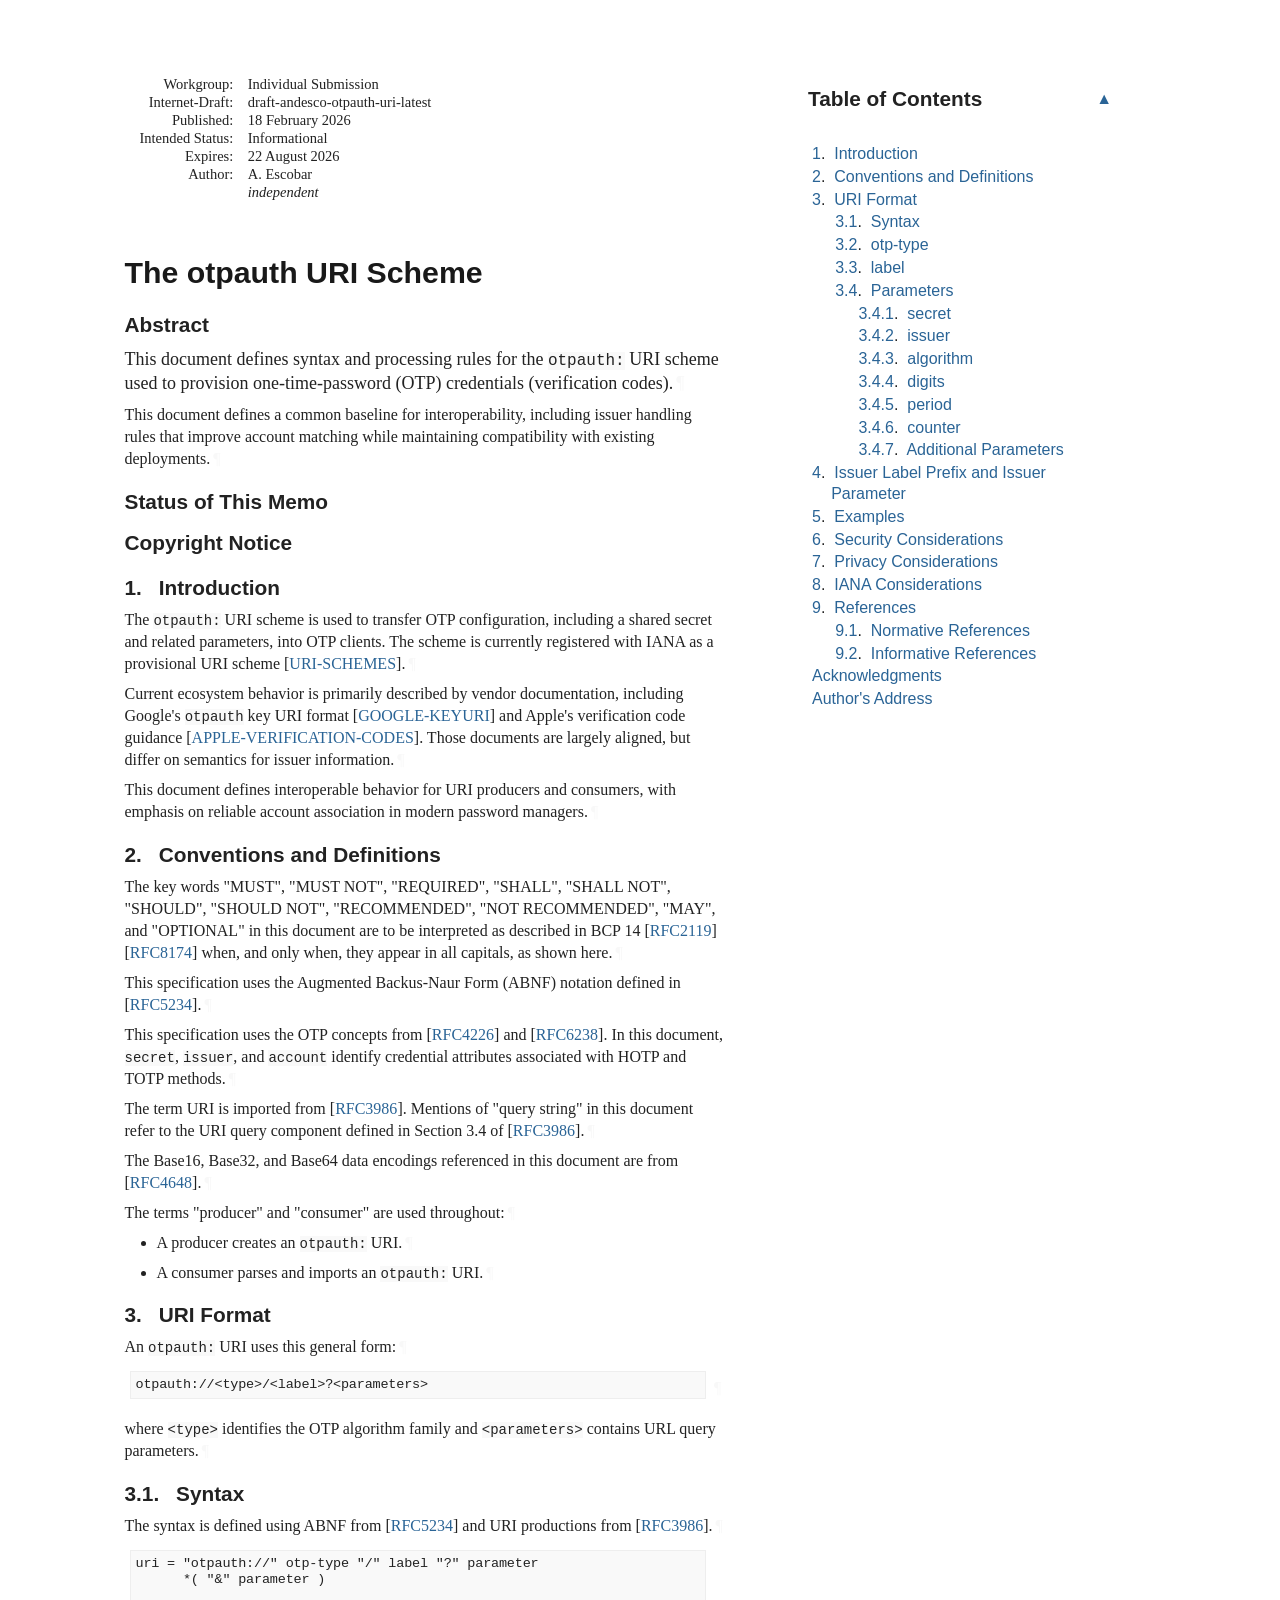
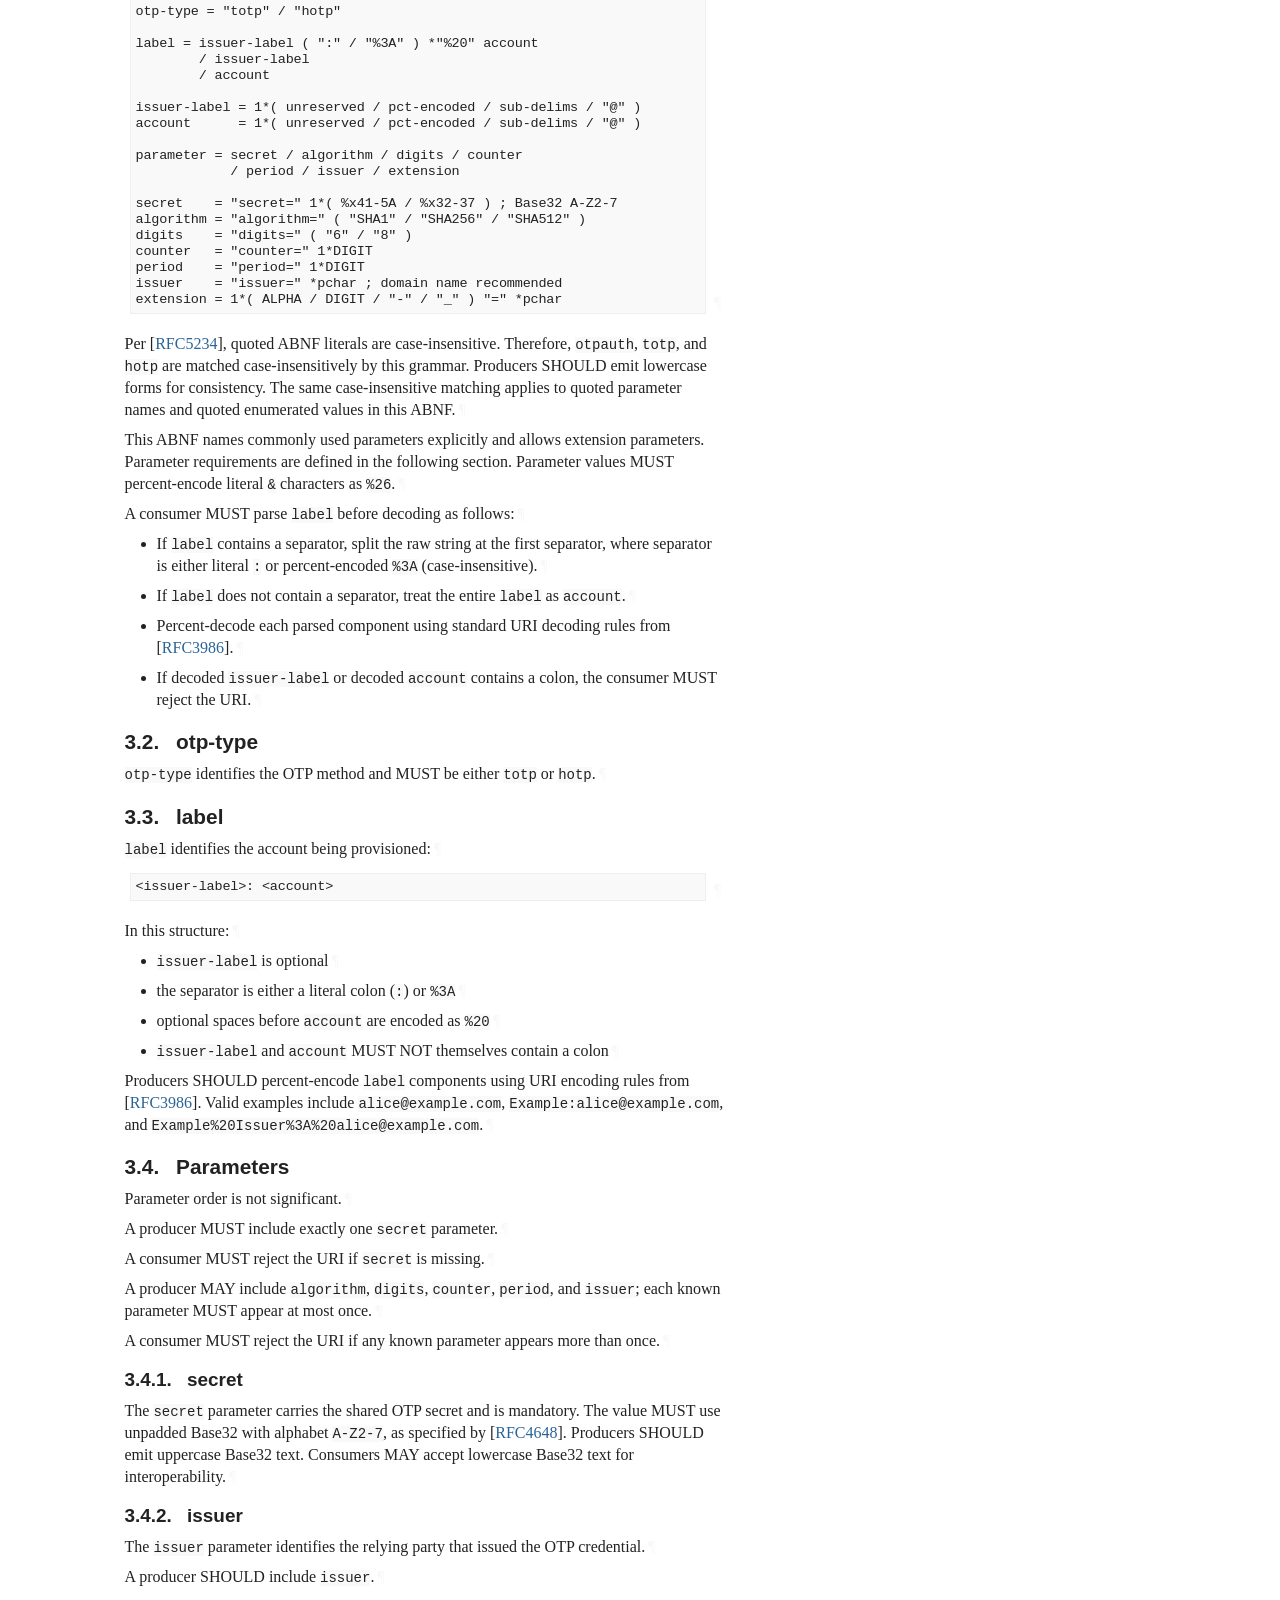
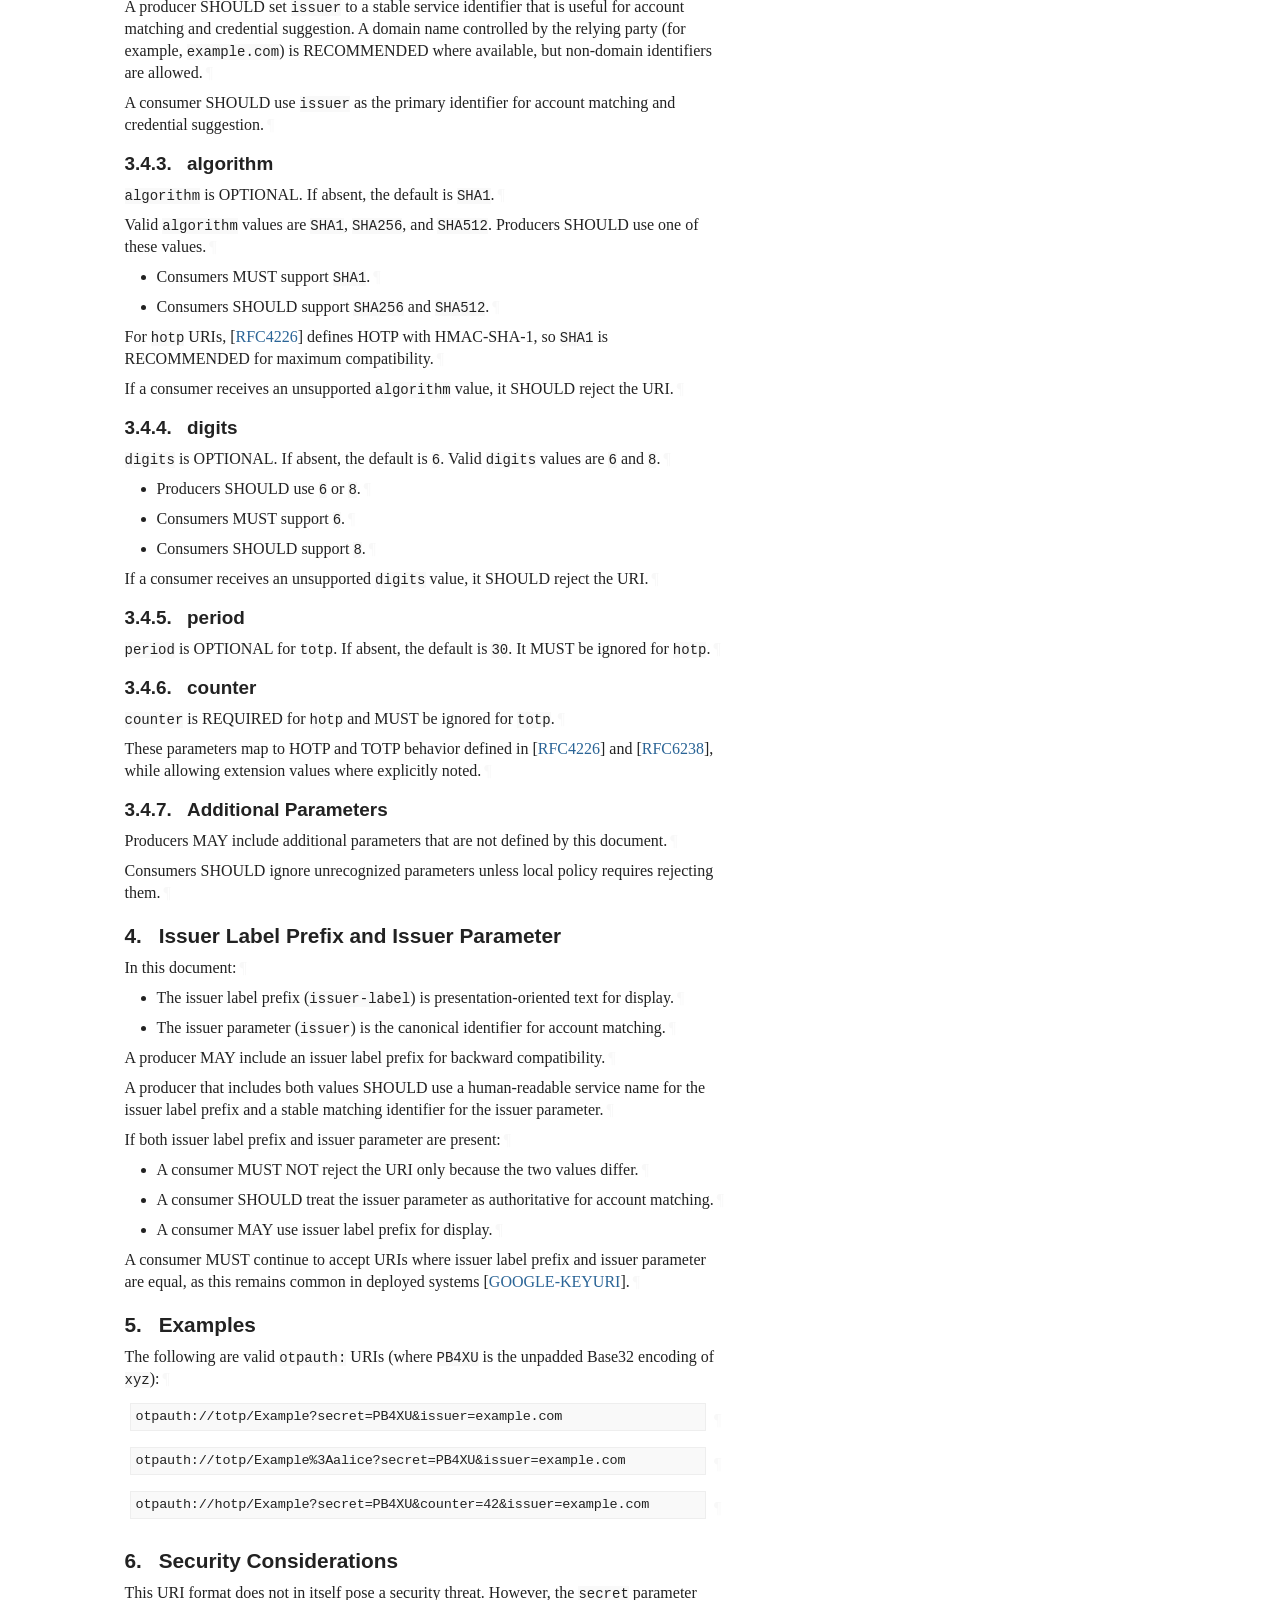
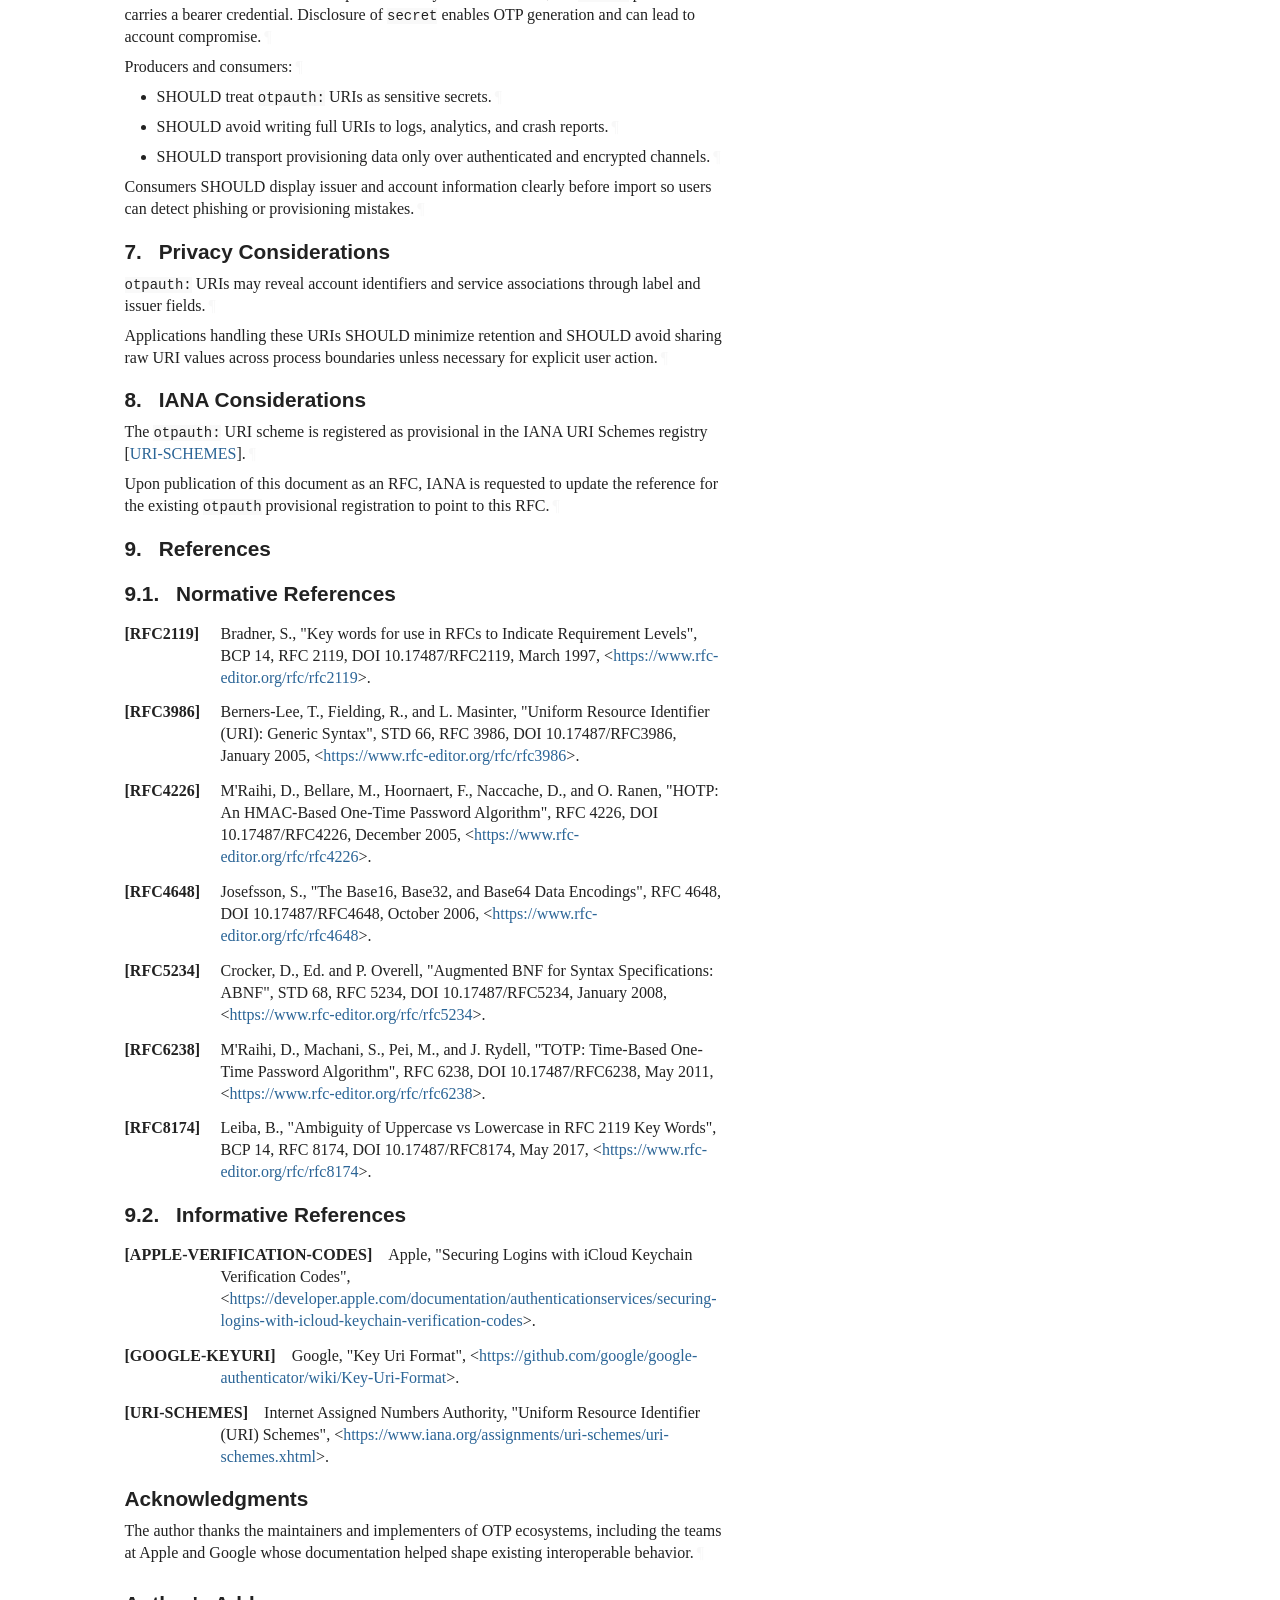
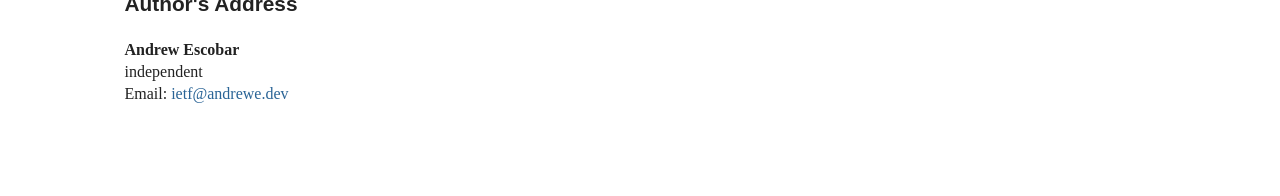
==== draft-andesco-otpauth-uri.html @ ee408e0f "Script updating gh-pages from 8ea7871. [ci skip]" ====
<!DOCTYPE html>
<html lang="en" class="Internet-Draft">
<head>
<meta charset="utf-8">
<meta content="Common,Latin" name="scripts">
<meta content="initial-scale=1.0" name="viewport">
<title>The otpauth URI Scheme</title>
<meta content="Andrew Escobar" name="author">
<meta content="
       This document defines syntax and processing rules for the  otpauth:  URI scheme used to provision one-time-password (OTP) credentials (verification codes). 
       This document defines a common baseline for interoperability, including issuer handling rules that improve account matching while maintaining compatibility with existing deployments. 
    " name="description">
<meta content="xml2rfc 3.31.0" name="generator">
<meta content="otpauth" name="keyword">
<meta content="hotp" name="keyword">
<meta content="totp" name="keyword">
<meta content="draft-andesco-otpauth-uri-latest" name="ietf.draft">
<!-- Generator version information:
  xml2rfc 3.31.0
    Python 3.12.12
    ConfigArgParse 1.7
    google-i18n-address 3.1.1
    intervaltree 3.2.1
    Jinja2 3.1.6
    lxml 6.0.2
    platformdirs 4.5.1
    pycountry 24.6.1
    PyYAML 6.0.3
    requests 2.32.5
    wcwidth 0.3.0
-->
<link href="draft-andesco-otpauth-uri.xml" rel="alternate" type="application/rfc+xml">
<link href="#copyright" rel="license">
<style type="text/css">@font-face {
  font-family: 'Lora';
  font-style: italic;
  font-weight: 400;
  font-display: swap;
  src: local('Lora Italic'), local('Lora-Italic'), url('https://martinthomson.github.io/rfc-css/fonts/lora-italic-cyrillic-ext.woff2') format('woff2');
  unicode-range: U+0460-052F, U+1C80-1C88, U+20B4, U+2DE0-2DFF, U+A640-A69F, U+FE2E-FE2F;
}
@font-face {
  font-family: 'Lora';
  font-style: italic;
  font-weight: 400;
  font-display: swap;
  src: local('Lora Italic'), local('Lora-Italic'), url('https://martinthomson.github.io/rfc-css/fonts/lora-italic-cyrillic-ext.woff2') format('woff2');
  unicode-range: U+0400-045F, U+0490-0491, U+04B0-04B1, U+2116;
}
@font-face {
  font-family: 'Lora';
  font-style: italic;
  font-weight: 400;
  font-display: swap;
  src: local('Lora Italic'), local('Lora-Italic'), url('https://martinthomson.github.io/rfc-css/fonts/lora-italic-vietnamese.woff2') format('woff2');
  unicode-range: U+0102-0103, U+0110-0111, U+1EA0-1EF9, U+20AB;
}
@font-face {
  font-family: 'Lora';
  font-style: italic;
  font-weight: 400;
  font-display: swap;
  src: local('Lora Italic'), local('Lora-Italic'), url('https://martinthomson.github.io/rfc-css/fonts/lora-italic-latin-ext.woff2') format('woff2');
  unicode-range: U+0100-024F, U+0259, U+1E00-1EFF, U+2020, U+20A0-20AB, U+20AD-20CF, U+2113, U+2C60-2C7F, U+A720-A7FF;
}

@font-face {
  font-family: 'Lora';
  font-style: italic;
  font-weight: 400;
  font-display: swap;
  src: local('Lora Italic'), local('Lora-Italic'), url('https://martinthomson.github.io/rfc-css/fonts/lora-italic-latin.woff2') format('woff2');
  unicode-range: U+0000-00FF, U+0131, U+0152-0153, U+02BB-02BC, U+02C6, U+02DA, U+02DC, U+2000-206F, U+2074, U+20AC, U+2122, U+2191, U+2193, U+2212, U+2215, U+FEFF, U+FFFD;
}
@font-face {
  font-family: 'Lora';
  font-style: normal;
  font-weight: 400;
  font-display: swap;
  src: local('Lora Regular'), local('Lora-Regular'), url('https://martinthomson.github.io/rfc-css/fonts/lora-regular-cyrillic-ext.woff2') format('woff2');
  unicode-range: U+0460-052F, U+1C80-1C88, U+20B4, U+2DE0-2DFF, U+A640-A69F, U+FE2E-FE2F;
}
@font-face {
  font-family: 'Lora';
  font-style: normal;
  font-weight: 400;
  font-display: swap;
  src: local('Lora Regular'), local('Lora-Regular'), url('https://martinthomson.github.io/rfc-css/fonts/lora-regular-cyrillic.woff2') format('woff2');
  unicode-range: U+0400-045F, U+0490-0491, U+04B0-04B1, U+2116;
}
@font-face {
  font-family: 'Lora';
  font-style: normal;
  font-weight: 400;
  font-display: swap;
  src: local('Lora Regular'), local('Lora-Regular'), url('https://martinthomson.github.io/rfc-css/fonts/lora-regular-vietnamese.woff2') format('woff2');
  unicode-range: U+0102-0103, U+0110-0111, U+1EA0-1EF9, U+20AB;
}
@font-face {
  font-family: 'Lora';
  font-style: normal;
  font-weight: 400;
  font-display: swap;
  src: local('Lora Regular'), local('Lora-Regular'), url('https://martinthomson.github.io/rfc-css/fonts/lora-regular-latin-ext.woff2') format('woff2');
  unicode-range: U+0100-024F, U+0259, U+1E00-1EFF, U+2020, U+20A0-20AB, U+20AD-20CF, U+2113, U+2C60-2C7F, U+A720-A7FF;
}
@font-face {
  font-family: 'Lora';
  font-style: normal;
  font-weight: 400;
  font-display: swap;
  src: local('Lora Regular'), local('Lora-Regular'), url('https://martinthomson.github.io/rfc-css/fonts/lora-regular-latin.woff2') format('woff2');
  unicode-range: U+0000-00FF, U+0131, U+0152-0153, U+02BB-02BC, U+02C6, U+02DA, U+02DC, U+2000-206F, U+2074, U+20AC, U+2122, U+2191, U+2193, U+2212, U+2215, U+FEFF, U+FFFD;
}

@font-face {
  font-family: 'Lora';
  font-style: normal;
  font-weight: 700;
  font-display: swap;
  src: local('Lora Bold'), local('Lora-Bold'), url('https://martinthomson.github.io/rfc-css/fonts/lora-bold-cyrillic-ext.woff2') format('woff2');
  unicode-range: U+0460-052F, U+1C80-1C88, U+20B4, U+2DE0-2DFF, U+A640-A69F, U+FE2E-FE2F;
}
@font-face {
  font-family: 'Lora';
  font-style: normal;
  font-weight: 700;
  font-display: swap;
  src: local('Lora Bold'), local('Lora-Bold'), url('https://martinthomson.github.io/rfc-css/fonts/lora-bold-cyrillic.woff2') format('woff2');
  unicode-range: U+0400-045F, U+0490-0491, U+04B0-04B1, U+2116;
}
@font-face {
  font-family: 'Lora';
  font-style: normal;
  font-weight: 700;
  font-display: swap;
  src: local('Lora Bold'), local('Lora-Bold'), url('https://martinthomson.github.io/rfc-css/fonts/lora-bold-vietnamese.woff2') format('woff2');
  unicode-range: U+0102-0103, U+0110-0111, U+1EA0-1EF9, U+20AB;
}
@font-face {
  font-family: 'Lora';
  font-style: normal;
  font-weight: 700;
  font-display: swap;
  src: local('Lora Bold'), local('Lora-Bold'), url('https://martinthomson.github.io/rfc-css/fonts/lora-bold-latin-ext.woff2') format('woff2');
  unicode-range: U+0100-024F, U+0259, U+1E00-1EFF, U+2020, U+20A0-20AB, U+20AD-20CF, U+2113, U+2C60-2C7F, U+A720-A7FF;
}
@font-face {
  font-family: 'Lora';
  font-style: normal;
  font-weight: 700;
  font-display: swap;
  src: local('Lora Bold'), local('Lora-Bold'), url('https://martinthomson.github.io/rfc-css/fonts/lora-bold-latin.woff2') format('woff2');
  unicode-range: U+0000-00FF, U+0131, U+0152-0153, U+02BB-02BC, U+02C6, U+02DA, U+02DC, U+2000-206F, U+2074, U+20AC, U+2122, U+2191, U+2193, U+2212, U+2215, U+FEFF, U+FFFD;
}
@font-face {
  font-family: 'Lora';
  font-style: normal;
  font-weight: 600;
  font-display: swap;
  src: local('Lora SemiBold'), local('Lora-SemiBold'), url('https://martinthomson.github.io/rfc-css/fonts/lora-semibold-latin.woff2') format('woff2');
  unicode-range: U+0000-00FF, U+0131, U+0152-0153, U+02BB-02BC, U+02C6, U+02DA, U+02DC, U+2000-206F, U+2074, U+20AC, U+2122, U+2191, U+2193, U+2212, U+2215, U+FEFF, U+FFFD;
}

@font-face {
  font-family: 'Oxygen Mono';
  font-style: normal;
  font-weight: 400;
  font-display: swap;
  src: local('Oxygen Mono'), local('OxygenMono-Regular'), url('https://martinthomson.github.io/rfc-css/fonts/oxygenmono-regular-latin-ext.woff2') format('woff2');
  unicode-range: U+0100-02BA, U+02BD-02C5, U+02C7-02CC, U+02CE-02D7, U+02DD-02FF, U+0304, U+0308, U+0329, U+1D00-1DBF, U+1E00-1E9F, U+1EF2-1EFF, U+2020, U+20A0-20AB, U+20AD-20C0, U+2113, U+2C60-2C7F, U+A720-A7FF;
}
@font-face {
  font-family: 'Oxygen Mono';
  font-style: normal;
  font-weight: 400;
  font-display: swap;
  src: local('Oxygen Mono'), local('OxygenMono-Regular'), url('https://martinthomson.github.io/rfc-css/fonts/oxygenmono-regular-latin.woff2') format('woff2');
  unicode-range: U+0000-00FF, U+0131, U+0152-0153, U+02BB-02BC, U+02C6, U+02DA, U+02DC, U+0304, U+0308, U+0329, U+2000-206F, U+20AC, U+2122, U+2191, U+2193, U+2212, U+2215, U+FEFF, U+FFFD;
}
}

@font-face {
  font-family: 'Sofia Sans Semi Condensed';
  font-style: italic;
  font-weight: 1 1000;
  src: url('https://martinthomson.github.io/rfc-css/fonts/sofiasanssemicondensed-italic-cyrillic-ext.woff2') format('woff2');
  unicode-range: U+0460-052F, U+1C80-1C8A, U+20B4, U+2DE0-2DFF, U+A640-A69F, U+FE2E-FE2F;
}
@font-face {
  font-family: 'Sofia Sans Semi Condensed';
  font-style: italic;
  font-weight: 1 1000;
  src: url('https://martinthomson.github.io/rfc-css/fonts/sofiasanssemicondensed-italic-cyrillic.woff2') format('woff2');
  unicode-range: U+0301, U+0400-045F, U+0490-0491, U+04B0-04B1, U+2116;
}
@font-face {
  font-family: 'Sofia Sans Semi Condensed';
  font-style: italic;
  font-weight: 1 1000;
  src: url('https://martinthomson.github.io/rfc-css/fonts/sofiasanssemicondensed-italic-greek.woff2') format('woff2');
  unicode-range: U+0370-0377, U+037A-037F, U+0384-038A, U+038C, U+038E-03A1, U+03A3-03FF;
}
@font-face {
  font-family: 'Sofia Sans Semi Condensed';
  font-style: italic;
  font-weight: 1 1000;
  src: url('https://martinthomson.github.io/rfc-css/fonts/sofiasanssemicondensed-italic-latin-ext.woff2') format('woff2');
  unicode-range: U+0100-02BA, U+02BD-02C5, U+02C7-02CC, U+02CE-02D7, U+02DD-02FF, U+0304, U+0308, U+0329, U+1D00-1DBF, U+1E00-1E9F, U+1EF2-1EFF, U+2020, U+20A0-20AB, U+20AD-20C0, U+2113, U+2C60-2C7F, U+A720-A7FF;
}
@font-face {
  font-family: 'Sofia Sans Semi Condensed';
  font-style: italic;
  font-weight: 1 1000;
  src: url('https://martinthomson.github.io/rfc-css/fonts/sofiasanssemicondensed-italic-latin.woff2') format('woff2');
  unicode-range: U+0000-00FF, U+0131, U+0152-0153, U+02BB-02BC, U+02C6, U+02DA, U+02DC, U+0304, U+0308, U+0329, U+2000-206F, U+20AC, U+2122, U+2191, U+2193, U+2212, U+2215, U+FEFF, U+FFFD;
}
@font-face {
  font-family: 'Sofia Sans Semi Condensed';
  font-style: normal;
  font-weight: 1 1000;
  src: url('https://martinthomson.github.io/rfc-css/fonts/sofiasanssemicondensed-regular-cyrillic-ext.woff2') format('woff2');
  unicode-range: U+0460-052F, U+1C80-1C8A, U+20B4, U+2DE0-2DFF, U+A640-A69F, U+FE2E-FE2F;
}
@font-face {
  font-family: 'Sofia Sans Semi Condensed';
  font-style: normal;
  font-weight: 1 1000;
  src: url('https://martinthomson.github.io/rfc-css/fonts/sofiasanssemicondensed-regular-cyrillic.woff2') format('woff2');
  unicode-range: U+0301, U+0400-045F, U+0490-0491, U+04B0-04B1, U+2116;
}
@font-face {
  font-family: 'Sofia Sans Semi Condensed';
  font-style: normal;
  font-weight: 1 1000;
  src: url('https://martinthomson.github.io/rfc-css/fonts/sofiasanssemicondensed-regular-greek.woff2') format('woff2');
  unicode-range: U+0370-0377, U+037A-037F, U+0384-038A, U+038C, U+038E-03A1, U+03A3-03FF;
}
@font-face {
  font-family: 'Sofia Sans Semi Condensed';
  font-style: normal;
  font-weight: 1 1000;
  src: url('https://martinthomson.github.io/rfc-css/fonts/sofiasanssemicondensed-regular-latin-ext.woff2') format('woff2');
  unicode-range: U+0100-02BA, U+02BD-02C5, U+02C7-02CC, U+02CE-02D7, U+02DD-02FF, U+0304, U+0308, U+0329, U+1D00-1DBF, U+1E00-1E9F, U+1EF2-1EFF, U+2020, U+20A0-20AB, U+20AD-20C0, U+2113, U+2C60-2C7F, U+A720-A7FF;
}
@font-face {
  font-family: 'Sofia Sans Semi Condensed';
  font-style: normal;
  font-weight: 1 1000;
  src: url('https://martinthomson.github.io/rfc-css/fonts/sofiasanssemicondensed-regular-latin.woff2') format('woff2');
  unicode-range: U+0000-00FF, U+0131, U+0152-0153, U+02BB-02BC, U+02C6, U+02DA, U+02DC, U+0304, U+0308, U+0329, U+2000-206F, U+20AC, U+2122, U+2191, U+2193, U+2212, U+2215, U+FEFF, U+FFFD;
}

:root {
  color-scheme: light dark;
  --background-color: #fff;
  --text-color: #222;
  --title-color: #191919;
  --link-color: #2a6496;
  --highlight-color: #f9f9f9;
  --line-color: #eee;
  --pilcrow-weak: #ddd;
  --pilcrow-strong: #bbb;
  --small-font-size: 14.5px;
  --font-mono: 'Oxygen Mono', monospace;
  --font-title: "Sofia Sans Semi Condensed", sans-serif;
  scrollbar-color: #bbb #eee;
}
body {
  max-width: 600px;
  margin: 75px auto;
  padding: 0 5px;
  color: var(--text-color);
  background-color: var(--background-color);
  font: 16px/22px "Lora", serif;
  scroll-behavior: smooth;
}

.ears {
  display: none;
}

/* headings */
section {
  clear: both;
}
.section-number {
  padding-right: 0.5em;
}
h1, h2, h3, h4, h5, h6 {
  font-family: var(--font-title);
  font-weight: 680;
  margin: 0.8em 0 0.3em;
  font-size-adjust: 0.5;
  color: var(--title-color);
}
h1#title {
  font-size: 32px;
  line-height: 40px;
  clear: both;
}
h1#title, h1#rfcnum {
  margin: 1.5em 0 0.2em;
}
h1#rfcnum + h1#title {
  margin: 0.2em 0;
}

h1, h2, h3 {
  font-size: 22px;
  line-height: 27px;
}
h4, h5, h6 {
  font-size: 20px;
  line-height: 24px;
}

/* general structure */
.author {
  padding-bottom: 0.3em;
  vertical-align: top;
}
#abstract+p {
  font-size: 18px;
  line-height: 24px;
}
#abstract+p code, #abstract+p samp, #abstract+p tt {
  font-size: 16px;
  line-height: 0;
}

p {
  padding: 0;
  margin: 0.5em 0;
  text-align: left;
}
div {
  margin: 0;
}
.alignRight.art-text {
  background-color: var(--highlight-color);
  border: 1px solid var(--line-color);
  border-radius: 3px;
  padding: 0.5em 1em 0;
  margin-bottom: 0.5em;
}
.alignRight.art-text pre {
  padding: 0;
  width: auto;
}
.alignRight {
  margin: 1em 0;
}
.alignRight > *:first-child {
  border: none;
  margin: 0;
  float: right;
  clear: both;
}
.alignRight > *:nth-child(2) {
  clear: both;
  display: block;
  border: none;
}
svg {
  display: block;
}
/* font-family isn't space-separated, but =~ will have to do */
svg[font-family~="monospace" i], svg [font-family~="monospace" i] {
  font-family: var(--font-mono);
}
.alignCenter.art-text {
  background-color: var(--highlight-color);
  border: 1px solid var(--line-color);
  border-radius: 3px;
  padding: 0.5em 1em 0;
  margin-bottom: 0.5em;
}
.alignCenter.art-text pre {
  padding: 0;
  width: auto;
}
.alignCenter {
  margin: 1em 0;
}
.alignCenter > *:first-child {
  border: none;
  /* this isn't optimal, but it's an existence proof.  PrinceXML doesn't
     support flexbox yet.
  */
  display: table;
  margin: 0 auto;
}

/* lists */
ol, ul {
  padding: 0;
  margin: 0 0 0.5em 2em;
  & :is(ol, ul) {
    margin-left: 1em;
  }
}
li {
  margin: 0 0 0.25em 0;
}
ul.empty, .ulEmpty {
  list-style-type: none;
  & li {
    margin-top: 0.5em;
  }
}
:is(ul, ol).compact, .ulCompact, .olCompact {
  margin: 0 0 0 2em;
  & li {
    margin: 0;
    & :first-child { margin-top: 0; }
    & :last-child { margin-bottom: 0; }
  }
}

/* definition lists */
dl {
  clear: left;
  --indent: 3ch;
  /* --indent: attr(indent ch); not supported in any browser, but we can dream */
  &.olPercent {
    --indent: 5ch;
    & > dt {
      min-width: calc(var(--indent) - 2ch);
    }
  }
  &.olPercent > dt {
    float: none;
  }

  dl > dd > & {
    margin-top: 0.5em;
    margin-bottom: 0;
  }
}
dl:not(.dlNewline) > dt {
  float: left;
  margin-right: 2ch;
  min-width: 8ch;
}
dl > dd {
  margin-bottom: .8em;
  margin-left: var(--indent) !important; /* stupid element overrides */
  min-height: 2ex;
}
:is(dl.compact, .dlCompact) > dd {
  margin-bottom: 0;
  & > :is(:first-child, .break:first-child + *) {
    margin-top: 0;
  }
  & > :is(:last-child) {
    margin-bottom: 0;
  }
}
:is(dd, span).break {
  display: none;
}

/* links */
a, a[href].selfRef:hover {
  text-decoration: none;
}
a[href] {
  color: var(--link-color);
}
a[href].selfRef, .iref + a[href].internal {
  color: var(--text-color);
}
a[href]:hover {
  text-decoration: underline;
}
a[href].selfRef:hover {
  background-color: var(--highlight-color);
}
a.xref:is(.cite, .auto), :is(#status-of-memo, #copyright) a {
  white-space: nowrap;
}

/* Figures */
tt, code, pre {
  background-color: var(--highlight-color);
  font: 14px/22px var(--font-mono);
}
tt, code {
  /* changing the font for inline elements leads to different ascender
     and descender heights; as we want to retain baseline alignment,
     remove leading to avoid altering the final height of lines
     note: this fails if these blocks take an entire line,
     a different solution would be great */
  line-height: 0;
}
:is(h1, h2, h3, h4, h5, h6) :is(tt, code) {
  font-size: 84%;
}
pre {
  border: 1px solid var(--line-color);
  font-size: 13.5px;
  line-height: 16px;
  letter-spacing: -0.2px;
  margin: 5px;
  padding: 5px;
}
img {
  max-width: 100%;
}
figure {
  margin: 0.5em 0;
  padding: 0;
}
figure blockquote {
  margin: 0.8em 0.4em 0.4em;
}
figcaption, caption {
  font-style: italic;
  margin: 0.5em 1.5em;
  text-align: left;
  caption-side: bottom;
}
@media screen {
  /* Auto-collapse boilerplate. */
  :is(#status-of-memo, #copyright) p {
    margin: -2px 0;
    max-height: 0;
    transition: max-height 2s ease, margin 0.5s ease 0.5s;
    overflow: hidden;
  }
  :is(#status-of-memo, #copyright):hover p,
  :is(#status-of-memo, #copyright) h2:target ~ p {
    margin: 0.5em 0;
    max-height: 500px;
    overflow: auto;
  }
  pre, svg {
    display: inline-block;
    /* In the horizontal direction, sometimes people make over-sized figures.
       Scrollbars for those is therefore necessary: auto adds them as necessary..
       In the vertical direction, the line-height can combine with the font
       asender/descender height to produce scrollbars: hidden avoids that. */
    overflow: auto hidden;
  }
  pre {
    max-width: 100%;
    width: calc(100% - 22px - 1em);
  }
  svg {
    max-width: calc(100% - 22px - 1em);
  }
  figure pre {
    display: block;
    width: calc(100% - 25px);
  }
  :is(pre, svg) + .pilcrow {
    display: inline-block;
    vertical-align: text-bottom;
    padding-bottom: 8px;
  }
}

/* aside, blockquote */
aside, blockquote {
  margin-left: 0;
  padding: 0 2em;
  font-style: italic;
}
blockquote {
  margin: 1em 0;
  border-left: 2px var(--pilcrow-strong) solid;
}
cite {
  display: block;
  text-align: right;
  font-style: italic;
}

/* tables */
table {
  width: auto;
  max-width: 100%;
  margin: 0 0 1em;
  border-collapse: collapse;
}
table.right {
  margin-left: auto;
}
table.center {
  margin-left: auto;
  margin-right: auto;
}
table.left {
  margin-right: auto;
}
table .text-left {
  text-align: left;
}
table .text-center {
  text-align: center;
}
table .text-right {
  text-align: right;
}

thead, tbody {
  border: 1px solid var(--line-color);
}
th, td {
  text-align: left;
  vertical-align: top;
  padding: 5px 10px;
}
th {
  background-color: var(--line-color);
}
:is(tr:nth-child(2n), thead+tbody > tr:nth-child(2n+1)) > td {
  background-color: var(--background-color);
}
:is(tr:nth-child(2n+1), thead+tbody > tr:nth-child(2n)) > td {
  background-color: var(--highlight-color);
}
table caption {
  margin: 0;
  padding: 3px 0 3px 1em;
}
table p {
  margin: 0;
}

/* pilcrow */
a.pilcrow {
  margin-left: 3px;
  opacity: 0.2;
  user-select: none;
  &[href] {
    color: var(--pilcrow-weak);
    &:hover { text-decoration: none; }
  }
}
@media not print {
  :hover > a.pilcrow, a.pilcrow:focus {
    opacity: 1;
  }
  a.pilcrow[href]:hover {
    color: var(--pilcrow-strong);
    background-color: transparent;
  }
}
@media print {
  a.pilcrow {
    display: none;
  }
}

/* misc */
hr {
  border: 0;
  border-top: 1px solid var(--line-color);
}
.bcp14 {
  font-variant: small-caps;
  font-weight: 600;
  font-size: var(--small-font-size);
}
.role {
  font-variant: all-small-caps;
}
sub, sup {
  line-height: 1;
  font-size: 80%;
}

/* info block */
#identifiers {
  margin: 0;
  font-size: var(--small-font-size);
  line-height: 18px;
  --identifier-width: 15ch;
  & dt {
    width: var(--identifier-width);
    min-width: var(--identifier-width);
    clear: left;
    float: left;
    text-align: right;
    margin-right: 1ch;
  }
  & dd {
    margin: 0;
    margin-left: calc(1em + var(--identifier-width)) !important;
    min-width: 5em;
  }
  & .authors {
    & .author {
      display: inline-block;
      margin-right: 1.5em;
    }
    & .org {
      font-style: italic;
    }
  }
}

/* The prepared/rendered info at the very bottom of the page */
.docInfo {
  color: #999;
  font-size: 0.9em;
  font-style: italic;
  margin-top: 2em;
}
.docInfo .prepared {
  float: right;
}

/* table of contents */
#toc {
  padding: 0.75em 0 2em 0;
  margin-bottom: 1em;

  & nav {
    & ul {
      margin: 0 0.5em 0 0;
      padding: 0;
      list-style: none;
    }
    & li {
      line-height: 1.3em;
      margin: 2px 0;
      padding-left: 1.2em;
      text-indent: -1.2em;
    }
  }
  & a.xref {
    white-space: normal;
  }
}

.references {
  & > dt {
    text-align: right;
    font-weight: bold;
    min-width: 10ch;
    margin-right: 1.5ch;
    &:target::before {
      content: "⇒";
      margin: 0 10px 0 -25px;
    }
  }
  & > dd {
    margin-left: 12ch !important;
    overflow: visible;
    & .refInstance {
      margin-bottom: 0.8em;
    }
    & .ascii {
      margin-bottom: 0.25em;
    }
  }
}

#rfc\.index\.index + ul {
  margin-left: 0;
}

/* authors */
address.vcard {
  font-style: normal;
  max-width: 20em;
  margin: 1em auto 1em 0;

  & .nameRole {
    font-weight: 700;
    margin-left: 0;
  }
  & .label {
    margin: 0.5em 0;
  }
  & .type {
    display: none;
  }
  & .alternative-contact {
    margin: 0.5em 0 0.25em 0;
  }
  & .non-ascii {
    margin: 0 0 0 2em;
  }
  & div.left {
    text-align: left;
  }
  & div.right {
    text-align: right;
  }
}

hr.addr {
  border-top: 1px dashed;
  margin: 0;
  color: #ddd;
  max-width: calc(100% - 16px);
}
@media (min-width: 500px) {
  #authors-addresses > section {
    column-count: 2;
    column-gap: 20px;
  }
  #authors-addresses > section > h2 {
    column-span: all;
  }
  /* hack for break-inside: avoid-column */
  #authors-addresses address {
    display: inline-block;
    break-inside: avoid-column;
  }
}

/* Comments */
.rfcEditorRemove p:first-of-type {
  font-style: italic;
}
.cref {
  background-color: rgba(249, 232, 105, 0.3);
  padding: 2px 4px;
}
.crefSource {
  font-style: italic;
}

@media screen {
  #toc nav {
    font-family: var(--font-title);
    font-weight: 360;
    & > ul { margin-bottom: 2em; }
    & ul {
      margin: 0 0 0 4px;
      & :is(p, li) {
        margin: 2px 0;
      }
    }
  }
  #toc a.toplink {
    float: right;
  }
}
@media not screen {
  #toc a.toplink {
    display: none;
  }
}


/* TOC layout for smaller screens */
@media screen and (max-width: 929px) {
  #toc {
    position: fixed;
    z-index: 2;
    top: 0;
    right: 0;
    padding: 1px 0 0 0;
    margin: 0;
    border-bottom: 1px solid #ccc;
    opacity: 0.6;
  }
  #toc h2 {
    margin: 0;
    padding: 2px 0 2px 6px;
    padding-right: 1em;
    font-size: 18px;
    line-height: 24px;
    min-width: 190px;
    text-align: right;
    background-color: #444;
    color: white;
    cursor: pointer;
    &::before { /* css hamburger */
      float: right;
      position: relative;
      width: 1em;
      height: 1px;
      left: -164px;
      margin: 8px 0 0 0;
      background: white none repeat scroll 0 0;
      box-shadow: 0 4px 0 0 white, 0 8px 0 0 white;
      content: "";
    }
  }
  #toc nav {
    display: none;
    background-color: var(--background-color);
    padding: 0.5em 1em 1em;
    overflow: auto;
    overscroll-behavior: contain;
    height: calc(100vh - 48px);
    border-left: 1px solid #ddd;
  }
  #toc.active {
    opacity: 1;
    & nav { display: block; }
  }
  /* Make the collapsed ToC header render white on gray also when it's a link */
  #toc h2 a,
  #toc h2 a:is(:link, :focus, :hover),
  #toc a.toplink,
  #toc a.toplink:hover {
    color: white;
    background-color: #444;
    text-decoration: none;
  }
  #toc a.toplink {
    margin: 2px 0.5em 0;
  }
}

/* TOC layout for wide screens */
@media screen and (min-width: 930px) {
  body {
    padding-right: 360px;
    padding-right: calc(min(180px + 20%, 500px));
  }
  #toc {
    position: fixed;
    bottom: 0;
    right: 0;
    right: calc(50vw - 480px);
    width: 312px;
    margin: 0;
    padding: 0;
    z-index: 1;
  }
  #toc h2 {
    margin: 0;
    padding: 0.25em 1em 1em 0;
  }
  #toc nav {
    display: block;
    height: calc(90vh - 84px);
    bottom: 0;
    padding: 0.5em 0 2em;
    overflow: auto;
    overscroll-behavior: contain;
    scrollbar-width: thin;
  }
  img { /* future proofing */
    max-width: 100%;
    height: auto;
  }
  #toc a.toplink {
    margin: 8px 0.5em 0;
  }
}

/* pagination */
@media print {
  body {
    width: 100%;
  }
  p {
    orphans: 3;
    widows: 3;
  }
  #n-copyright-notice {
    border-bottom: none;
  }
  #toc, #n-introduction {
    page-break-before: always;
  }
  #toc {
    border-top: none;
    padding-top: 0;
  }
  figure, pre, .vcard {
    page-break-inside: avoid;
  }
  h1, h2, h3, h4, h5, h6 {
    page-break-after: avoid;
  }
  :is(h2, h3, h4, h5, h6)+*, dd {
    page-break-before: avoid;
  }
  pre {
    white-space: pre-wrap;
    word-wrap: break-word;
    font-size: 10pt;
  }
  table {
    border: 1px solid #ddd;
  }
  td {
    border-top: 1px solid #ddd;
  }
}

@page :first {
  padding-top: 0;
  @top-left {
    content: normal;
    border: none;
  }
  @top-center {
    content: normal;
    border: none;
  }
  @top-right {
    content: normal;
    border: none;
  }
}

@page {
  size: A4;
  margin-bottom: 45mm;
  padding-top: 20px;
}

/* Dark mode. */
@media (prefers-color-scheme: dark) {
:root {
  --background-color: #121212;
  --text-color: #f0f0f0;
  --title-color: #fff;
  --link-color: #4da4f0;
  --highlight-color: #282828;
  --line-color: #444;
  --pilcrow-weak: #444;
  --pilcrow-strong: #666;
  scrollbar-color: #777 #333;
}
}

/* SVG Trick: a prefix match works because only black and white are allowed */
svg :is([stroke="black"], [stroke^="#000"]) {
  stroke: var(--text-color);
}
svg :is([stroke="white"], [stroke^="#fff"]) {
  stroke: var(--background-color);
}
svg :is([fill="black"], [fill^="#000"], :not([fill])) {
  fill: var(--text-color);
}
svg :is([fill="white"], [fill^="#fff"]) {
  fill: var(--background-color);
}
</style>

</head>
<body class="xml2rfc">
<table class="ears">
<thead><tr>
<td class="left">Internet-Draft</td>
<td class="center">otpauth-uri</td>
<td class="right">February 2026</td>
</tr></thead>
<tfoot><tr>
<td class="left">Escobar</td>
<td class="center">Expires 22 August 2026</td>
<td class="right">[Page]</td>
</tr></tfoot>
</table>
<div id="external-metadata" class="document-information"></div>
<div id="internal-metadata" class="document-information">
<dl id="identifiers">
<dt class="label-workgroup">Workgroup:</dt>
<dd class="workgroup">Individual Submission</dd>
<dt class="label-internet-draft">Internet-Draft:</dt>
<dd class="internet-draft">draft-andesco-otpauth-uri-latest</dd>
<dt class="label-published">Published:</dt>
<dd class="published">
<time datetime="2026-02-18" class="published">18 February 2026</time>
    </dd>
<dt class="label-intended-status">Intended Status:</dt>
<dd class="intended-status">Informational</dd>
<dt class="label-expires">Expires:</dt>
<dd class="expires"><time datetime="2026-08-22">22 August 2026</time></dd>
<dt class="label-authors">Author:</dt>
<dd class="authors">
<div class="author">
      <div class="author-name">A. Escobar</div>
<div class="org">independent</div>
</div>
</dd>
</dl>
</div>
<h1 id="title">The otpauth URI Scheme</h1>
<section id="section-abstract">
      <h2 id="abstract"><a href="#abstract" class="selfRef">Abstract</a></h2>
<p id="section-abstract-1">This document defines syntax and processing rules for the <code>otpauth:</code> URI scheme used to provision one-time-password (OTP) credentials (verification codes).<a href="#section-abstract-1" class="pilcrow">¶</a></p>
<p id="section-abstract-2">This document defines a common baseline for interoperability, including issuer handling rules that improve account matching while maintaining compatibility with existing deployments.<a href="#section-abstract-2" class="pilcrow">¶</a></p>
</section>
<div id="status-of-memo">
<section id="section-boilerplate.1">
        <h2 id="name-status-of-this-memo">
<a href="#name-status-of-this-memo" class="section-name selfRef">Status of This Memo</a>
        </h2>
<p id="section-boilerplate.1-1">
        This Internet-Draft is submitted in full conformance with the
        provisions of BCP 78 and BCP 79.<a href="#section-boilerplate.1-1" class="pilcrow">¶</a></p>
<p id="section-boilerplate.1-2">
        Internet-Drafts are working documents of the Internet Engineering Task
        Force (IETF). Note that other groups may also distribute working
        documents as Internet-Drafts. The list of current Internet-Drafts is
        at <span><a href="https://datatracker.ietf.org/drafts/current/">https://datatracker.ietf.org/drafts/current/</a></span>.<a href="#section-boilerplate.1-2" class="pilcrow">¶</a></p>
<p id="section-boilerplate.1-3">
        Internet-Drafts are draft documents valid for a maximum of six months
        and may be updated, replaced, or obsoleted by other documents at any
        time. It is inappropriate to use Internet-Drafts as reference
        material or to cite them other than as "work in progress."<a href="#section-boilerplate.1-3" class="pilcrow">¶</a></p>
<p id="section-boilerplate.1-4">
        This Internet-Draft will expire on 22 August 2026.<a href="#section-boilerplate.1-4" class="pilcrow">¶</a></p>
</section>
</div>
<div id="copyright">
<section id="section-boilerplate.2">
        <h2 id="name-copyright-notice">
<a href="#name-copyright-notice" class="section-name selfRef">Copyright Notice</a>
        </h2>
<p id="section-boilerplate.2-1">
            Copyright (c) 2026 IETF Trust and the persons identified as the
            document authors. All rights reserved.<a href="#section-boilerplate.2-1" class="pilcrow">¶</a></p>
<p id="section-boilerplate.2-2">
            This document is subject to BCP 78 and the IETF Trust's Legal
            Provisions Relating to IETF Documents
            (<span><a href="https://trustee.ietf.org/license-info">https://trustee.ietf.org/license-info</a></span>) in effect on the date of
            publication of this document. Please review these documents
            carefully, as they describe your rights and restrictions with
            respect to this document. Code Components extracted from this
            document must include Revised BSD License text as described in
            Section 4.e of the Trust Legal Provisions and are provided without
            warranty as described in the Revised BSD License.<a href="#section-boilerplate.2-2" class="pilcrow">¶</a></p>
</section>
</div>
<div id="toc">
<section id="section-toc.1">
        <a href="#" onclick="scroll(0,0)" class="toplink">▲</a><h2 id="name-table-of-contents">
<a href="#name-table-of-contents" class="section-name selfRef">Table of Contents</a>
        </h2>
<nav class="toc"><ul class="compact toc ulBare ulEmpty">
<li class="compact toc ulBare ulEmpty" id="section-toc.1-1.1">
            <p id="section-toc.1-1.1.1" class="keepWithNext"><a href="#section-1" class="auto internal xref">1</a>.  <a href="#name-introduction" class="internal xref">Introduction</a></p>
</li>
          <li class="compact toc ulBare ulEmpty" id="section-toc.1-1.2">
            <p id="section-toc.1-1.2.1" class="keepWithNext"><a href="#section-2" class="auto internal xref">2</a>.  <a href="#name-conventions-and-definitions" class="internal xref">Conventions and Definitions</a></p>
</li>
          <li class="compact toc ulBare ulEmpty" id="section-toc.1-1.3">
            <p id="section-toc.1-1.3.1"><a href="#section-3" class="auto internal xref">3</a>.  <a href="#name-uri-format" class="internal xref">URI Format</a></p>
<ul class="compact toc ulBare ulEmpty">
<li class="compact toc ulBare ulEmpty" id="section-toc.1-1.3.2.1">
                <p id="section-toc.1-1.3.2.1.1" class="keepWithNext"><a href="#section-3.1" class="auto internal xref">3.1</a>.  <a href="#name-syntax" class="internal xref">Syntax</a></p>
</li>
              <li class="compact toc ulBare ulEmpty" id="section-toc.1-1.3.2.2">
                <p id="section-toc.1-1.3.2.2.1"><a href="#section-3.2" class="auto internal xref">3.2</a>.  <a href="#name-otp-type" class="internal xref">otp-type</a></p>
</li>
              <li class="compact toc ulBare ulEmpty" id="section-toc.1-1.3.2.3">
                <p id="section-toc.1-1.3.2.3.1"><a href="#section-3.3" class="auto internal xref">3.3</a>.  <a href="#name-label" class="internal xref">label</a></p>
</li>
              <li class="compact toc ulBare ulEmpty" id="section-toc.1-1.3.2.4">
                <p id="section-toc.1-1.3.2.4.1"><a href="#section-3.4" class="auto internal xref">3.4</a>.  <a href="#name-parameters" class="internal xref">Parameters</a></p>
<ul class="compact toc ulBare ulEmpty">
<li class="compact toc ulBare ulEmpty" id="section-toc.1-1.3.2.4.2.1">
                    <p id="section-toc.1-1.3.2.4.2.1.1"><a href="#section-3.4.1" class="auto internal xref">3.4.1</a>.  <a href="#name-secret" class="internal xref">secret</a></p>
</li>
                  <li class="compact toc ulBare ulEmpty" id="section-toc.1-1.3.2.4.2.2">
                    <p id="section-toc.1-1.3.2.4.2.2.1"><a href="#section-3.4.2" class="auto internal xref">3.4.2</a>.  <a href="#name-issuer" class="internal xref">issuer</a></p>
</li>
                  <li class="compact toc ulBare ulEmpty" id="section-toc.1-1.3.2.4.2.3">
                    <p id="section-toc.1-1.3.2.4.2.3.1"><a href="#section-3.4.3" class="auto internal xref">3.4.3</a>.  <a href="#name-algorithm" class="internal xref">algorithm</a></p>
</li>
                  <li class="compact toc ulBare ulEmpty" id="section-toc.1-1.3.2.4.2.4">
                    <p id="section-toc.1-1.3.2.4.2.4.1"><a href="#section-3.4.4" class="auto internal xref">3.4.4</a>.  <a href="#name-digits" class="internal xref">digits</a></p>
</li>
                  <li class="compact toc ulBare ulEmpty" id="section-toc.1-1.3.2.4.2.5">
                    <p id="section-toc.1-1.3.2.4.2.5.1"><a href="#section-3.4.5" class="auto internal xref">3.4.5</a>.  <a href="#name-period" class="internal xref">period</a></p>
</li>
                  <li class="compact toc ulBare ulEmpty" id="section-toc.1-1.3.2.4.2.6">
                    <p id="section-toc.1-1.3.2.4.2.6.1"><a href="#section-3.4.6" class="auto internal xref">3.4.6</a>.  <a href="#name-counter" class="internal xref">counter</a></p>
</li>
                  <li class="compact toc ulBare ulEmpty" id="section-toc.1-1.3.2.4.2.7">
                    <p id="section-toc.1-1.3.2.4.2.7.1"><a href="#section-3.4.7" class="auto internal xref">3.4.7</a>.  <a href="#name-additional-parameters" class="internal xref">Additional Parameters</a></p>
</li>
                </ul>
</li>
            </ul>
</li>
          <li class="compact toc ulBare ulEmpty" id="section-toc.1-1.4">
            <p id="section-toc.1-1.4.1"><a href="#section-4" class="auto internal xref">4</a>.  <a href="#name-issuer-label-prefix-and-iss" class="internal xref">Issuer Label Prefix and Issuer Parameter</a></p>
</li>
          <li class="compact toc ulBare ulEmpty" id="section-toc.1-1.5">
            <p id="section-toc.1-1.5.1"><a href="#section-5" class="auto internal xref">5</a>.  <a href="#name-examples" class="internal xref">Examples</a></p>
</li>
          <li class="compact toc ulBare ulEmpty" id="section-toc.1-1.6">
            <p id="section-toc.1-1.6.1"><a href="#section-6" class="auto internal xref">6</a>.  <a href="#name-security-considerations" class="internal xref">Security Considerations</a></p>
</li>
          <li class="compact toc ulBare ulEmpty" id="section-toc.1-1.7">
            <p id="section-toc.1-1.7.1"><a href="#section-7" class="auto internal xref">7</a>.  <a href="#name-privacy-considerations" class="internal xref">Privacy Considerations</a></p>
</li>
          <li class="compact toc ulBare ulEmpty" id="section-toc.1-1.8">
            <p id="section-toc.1-1.8.1"><a href="#section-8" class="auto internal xref">8</a>.  <a href="#name-iana-considerations" class="internal xref">IANA Considerations</a></p>
</li>
          <li class="compact toc ulBare ulEmpty" id="section-toc.1-1.9">
            <p id="section-toc.1-1.9.1"><a href="#section-9" class="auto internal xref">9</a>.  <a href="#name-references" class="internal xref">References</a></p>
<ul class="compact toc ulBare ulEmpty">
<li class="compact toc ulBare ulEmpty" id="section-toc.1-1.9.2.1">
                <p id="section-toc.1-1.9.2.1.1"><a href="#section-9.1" class="auto internal xref">9.1</a>.  <a href="#name-normative-references" class="internal xref">Normative References</a></p>
</li>
              <li class="compact toc ulBare ulEmpty" id="section-toc.1-1.9.2.2">
                <p id="section-toc.1-1.9.2.2.1"><a href="#section-9.2" class="auto internal xref">9.2</a>.  <a href="#name-informative-references" class="internal xref">Informative References</a></p>
</li>
            </ul>
</li>
          <li class="compact toc ulBare ulEmpty" id="section-toc.1-1.10">
            <p id="section-toc.1-1.10.1"><a href="#appendix-A" class="auto internal xref"></a><a href="#name-acknowledgments" class="internal xref">Acknowledgments</a></p>
</li>
          <li class="compact toc ulBare ulEmpty" id="section-toc.1-1.11">
            <p id="section-toc.1-1.11.1"><a href="#appendix-B" class="auto internal xref"></a><a href="#name-authors-address" class="internal xref">Author's Address</a></p>
</li>
        </ul>
</nav>
</section>
</div>
<div id="introduction">
<section id="section-1">
      <h2 id="name-introduction">
<a href="#section-1" class="section-number selfRef">1. </a><a href="#name-introduction" class="section-name selfRef">Introduction</a>
      </h2>
<p id="section-1-1">The <code>otpauth:</code> URI scheme is used to transfer OTP configuration, including a shared secret and related parameters, into OTP clients. The scheme is currently registered with IANA as a provisional URI scheme <span>[<a href="#URI-SCHEMES" class="cite xref">URI-SCHEMES</a>]</span>.<a href="#section-1-1" class="pilcrow">¶</a></p>
<p id="section-1-2">Current ecosystem behavior is primarily described by vendor documentation, including Google's <code>otpauth</code> key URI format <span>[<a href="#GOOGLE-KEYURI" class="cite xref">GOOGLE-KEYURI</a>]</span> and Apple's verification code guidance <span>[<a href="#APPLE-VERIFICATION-CODES" class="cite xref">APPLE-VERIFICATION-CODES</a>]</span>. Those documents are largely aligned, but differ on semantics for issuer information.<a href="#section-1-2" class="pilcrow">¶</a></p>
<p id="section-1-3">This document defines interoperable behavior for URI producers and consumers, with emphasis on reliable account association in modern password managers.<a href="#section-1-3" class="pilcrow">¶</a></p>
</section>
</div>
<div id="conventions-and-definitions">
<section id="section-2">
      <h2 id="name-conventions-and-definitions">
<a href="#section-2" class="section-number selfRef">2. </a><a href="#name-conventions-and-definitions" class="section-name selfRef">Conventions and Definitions</a>
      </h2>
<p id="section-2-1">The key words "MUST", "MUST NOT", "REQUIRED", "SHALL", "SHALL
NOT", "SHOULD", "SHOULD NOT", "RECOMMENDED", "NOT RECOMMENDED",
"MAY", and "OPTIONAL" in this document are to be interpreted as
described in BCP 14 <span>[<a href="#RFC2119" class="cite xref">RFC2119</a>]</span> <span>[<a href="#RFC8174" class="cite xref">RFC8174</a>]</span> when, and only when, they
appear in all capitals, as shown here.<a href="#section-2-1" class="pilcrow">¶</a></p>
<p id="section-2-2">This specification uses the Augmented Backus-Naur Form (ABNF) notation defined in <span>[<a href="#RFC5234" class="cite xref">RFC5234</a>]</span>.<a href="#section-2-2" class="pilcrow">¶</a></p>
<p id="section-2-3">This specification uses the OTP concepts from <span>[<a href="#RFC4226" class="cite xref">RFC4226</a>]</span> and <span>[<a href="#RFC6238" class="cite xref">RFC6238</a>]</span>. In this document, <code>secret</code>, <code>issuer</code>, and <code>account</code> identify credential attributes associated with HOTP and TOTP methods.<a href="#section-2-3" class="pilcrow">¶</a></p>
<p id="section-2-4">The term URI is imported from <span>[<a href="#RFC3986" class="cite xref">RFC3986</a>]</span>. Mentions of "query string" in this document refer to the URI query component defined in Section 3.4 of <span>[<a href="#RFC3986" class="cite xref">RFC3986</a>]</span>.<a href="#section-2-4" class="pilcrow">¶</a></p>
<p id="section-2-5">The Base16, Base32, and Base64 data encodings referenced in this document are from <span>[<a href="#RFC4648" class="cite xref">RFC4648</a>]</span>.<a href="#section-2-5" class="pilcrow">¶</a></p>
<p id="section-2-6">The terms "producer" and "consumer" are used throughout:<a href="#section-2-6" class="pilcrow">¶</a></p>
<ul class="normal">
<li class="normal" id="section-2-7.1">
          <p id="section-2-7.1.1">A producer creates an <code>otpauth:</code> URI.<a href="#section-2-7.1.1" class="pilcrow">¶</a></p>
</li>
        <li class="normal" id="section-2-7.2">
          <p id="section-2-7.2.1">A consumer parses and imports an <code>otpauth:</code> URI.<a href="#section-2-7.2.1" class="pilcrow">¶</a></p>
</li>
      </ul>
</section>
</div>
<div id="uri-format">
<section id="section-3">
      <h2 id="name-uri-format">
<a href="#section-3" class="section-number selfRef">3. </a><a href="#name-uri-format" class="section-name selfRef">URI Format</a>
      </h2>
<p id="section-3-1">An <code>otpauth:</code> URI uses this general form:<a href="#section-3-1" class="pilcrow">¶</a></p>
<div class="alignLeft art-text artwork" id="section-3-2">
<pre>
otpauth://&lt;type&gt;/&lt;label&gt;?&lt;parameters&gt;
</pre><a href="#section-3-2" class="pilcrow">¶</a>
</div>
<p id="section-3-3">where <code>&lt;type&gt;</code> identifies the OTP algorithm family and <code>&lt;parameters&gt;</code> contains URL query parameters.<a href="#section-3-3" class="pilcrow">¶</a></p>
<div id="syntax">
<section id="section-3.1">
        <h3 id="name-syntax">
<a href="#section-3.1" class="section-number selfRef">3.1. </a><a href="#name-syntax" class="section-name selfRef">Syntax</a>
        </h3>
<p id="section-3.1-1">The syntax is defined using ABNF from <span>[<a href="#RFC5234" class="cite xref">RFC5234</a>]</span> and URI productions from <span>[<a href="#RFC3986" class="cite xref">RFC3986</a>]</span>.<a href="#section-3.1-1" class="pilcrow">¶</a></p>
<div class="lang-abnf sourcecode" id="section-3.1-2">
<pre>
uri = "otpauth://" otp-type "/" label "?" parameter
      *( "&amp;" parameter )

otp-type = "totp" / "hotp"

label = issuer-label ( ":" / "%3A" ) *"%20" account
        / issuer-label
        / account

issuer-label = 1*( unreserved / pct-encoded / sub-delims / "@" )
account      = 1*( unreserved / pct-encoded / sub-delims / "@" )

parameter = secret / algorithm / digits / counter
            / period / issuer / extension

secret    = "secret=" 1*( %x41-5A / %x32-37 ) ; Base32 A-Z2-7
algorithm = "algorithm=" ( "SHA1" / "SHA256" / "SHA512" )
digits    = "digits=" ( "6" / "8" )
counter   = "counter=" 1*DIGIT
period    = "period=" 1*DIGIT
issuer    = "issuer=" *pchar ; domain name recommended
extension = 1*( ALPHA / DIGIT / "-" / "_" ) "=" *pchar
</pre><a href="#section-3.1-2" class="pilcrow">¶</a>
</div>
<p id="section-3.1-3">Per <span>[<a href="#RFC5234" class="cite xref">RFC5234</a>]</span>, quoted ABNF literals are case-insensitive. Therefore, <code>otpauth</code>, <code>totp</code>, and <code>hotp</code> are matched case-insensitively by this grammar. Producers SHOULD emit lowercase forms for consistency. The same case-insensitive matching applies to quoted parameter names and quoted enumerated values in this ABNF.<a href="#section-3.1-3" class="pilcrow">¶</a></p>
<p id="section-3.1-4">This ABNF names commonly used parameters explicitly and allows extension parameters. Parameter requirements are defined in the following section. Parameter values MUST percent-encode literal <code>&amp;</code> characters as <code>%26</code>.<a href="#section-3.1-4" class="pilcrow">¶</a></p>
<p id="section-3.1-5">A consumer MUST parse <code>label</code> before decoding as follows:<a href="#section-3.1-5" class="pilcrow">¶</a></p>
<ul class="normal">
<li class="normal" id="section-3.1-6.1">
            <p id="section-3.1-6.1.1">If <code>label</code> contains a separator, split the raw string at the first separator, where separator is either literal <code>:</code> or percent-encoded <code>%3A</code> (case-insensitive).<a href="#section-3.1-6.1.1" class="pilcrow">¶</a></p>
</li>
          <li class="normal" id="section-3.1-6.2">
            <p id="section-3.1-6.2.1">If <code>label</code> does not contain a separator, treat the entire <code>label</code> as <code>account</code>.<a href="#section-3.1-6.2.1" class="pilcrow">¶</a></p>
</li>
          <li class="normal" id="section-3.1-6.3">
            <p id="section-3.1-6.3.1">Percent-decode each parsed component using standard URI decoding rules from <span>[<a href="#RFC3986" class="cite xref">RFC3986</a>]</span>.<a href="#section-3.1-6.3.1" class="pilcrow">¶</a></p>
</li>
          <li class="normal" id="section-3.1-6.4">
            <p id="section-3.1-6.4.1">If decoded <code>issuer-label</code> or decoded <code>account</code> contains a colon, the consumer MUST reject the URI.<a href="#section-3.1-6.4.1" class="pilcrow">¶</a></p>
</li>
        </ul>
</section>
</div>
<div id="otp-type">
<section id="section-3.2">
        <h3 id="name-otp-type">
<a href="#section-3.2" class="section-number selfRef">3.2. </a><a href="#name-otp-type" class="section-name selfRef">otp-type</a>
        </h3>
<p id="section-3.2-1"><code>otp-type</code> identifies the OTP method and MUST be either <code>totp</code> or <code>hotp</code>.<a href="#section-3.2-1" class="pilcrow">¶</a></p>
</section>
</div>
<div id="label">
<section id="section-3.3">
        <h3 id="name-label">
<a href="#section-3.3" class="section-number selfRef">3.3. </a><a href="#name-label" class="section-name selfRef">label</a>
        </h3>
<p id="section-3.3-1"><code>label</code> identifies the account being provisioned:<a href="#section-3.3-1" class="pilcrow">¶</a></p>
<div class="lang-text sourcecode" id="section-3.3-2">
<pre>
&lt;issuer-label&gt;: &lt;account&gt;
</pre><a href="#section-3.3-2" class="pilcrow">¶</a>
</div>
<p id="section-3.3-3">In this structure:<a href="#section-3.3-3" class="pilcrow">¶</a></p>
<ul class="normal">
<li class="normal" id="section-3.3-4.1">
            <p id="section-3.3-4.1.1"><code>issuer-label</code> is optional<a href="#section-3.3-4.1.1" class="pilcrow">¶</a></p>
</li>
          <li class="normal" id="section-3.3-4.2">
            <p id="section-3.3-4.2.1">the separator is either a literal colon (<code>:</code>) or <code>%3A</code><a href="#section-3.3-4.2.1" class="pilcrow">¶</a></p>
</li>
          <li class="normal" id="section-3.3-4.3">
            <p id="section-3.3-4.3.1">optional spaces before <code>account</code> are encoded as <code>%20</code><a href="#section-3.3-4.3.1" class="pilcrow">¶</a></p>
</li>
          <li class="normal" id="section-3.3-4.4">
            <p id="section-3.3-4.4.1"><code>issuer-label</code> and <code>account</code> MUST NOT themselves contain a colon<a href="#section-3.3-4.4.1" class="pilcrow">¶</a></p>
</li>
        </ul>
<p id="section-3.3-5">Producers SHOULD percent-encode <code>label</code> components using URI encoding rules from <span>[<a href="#RFC3986" class="cite xref">RFC3986</a>]</span>. Valid examples include <code>alice@example.com</code>, <code>Example:alice@example.com</code>, and <code>Example%20Issuer%3A%20alice@example.com</code>.<a href="#section-3.3-5" class="pilcrow">¶</a></p>
</section>
</div>
<div id="parameters">
<section id="section-3.4">
        <h3 id="name-parameters">
<a href="#section-3.4" class="section-number selfRef">3.4. </a><a href="#name-parameters" class="section-name selfRef">Parameters</a>
        </h3>
<p id="section-3.4-1">Parameter order is not significant.<a href="#section-3.4-1" class="pilcrow">¶</a></p>
<p id="section-3.4-2">A producer MUST include exactly one <code>secret</code> parameter.<a href="#section-3.4-2" class="pilcrow">¶</a></p>
<p id="section-3.4-3">A consumer MUST reject the URI if <code>secret</code> is missing.<a href="#section-3.4-3" class="pilcrow">¶</a></p>
<p id="section-3.4-4">A producer MAY include <code>algorithm</code>, <code>digits</code>, <code>counter</code>, <code>period</code>, and <code>issuer</code>; each known parameter MUST appear at most once.<a href="#section-3.4-4" class="pilcrow">¶</a></p>
<p id="section-3.4-5">A consumer MUST reject the URI if any known parameter appears more than once.<a href="#section-3.4-5" class="pilcrow">¶</a></p>
<div id="secret">
<section id="section-3.4.1">
          <h4 id="name-secret">
<a href="#section-3.4.1" class="section-number selfRef">3.4.1. </a><a href="#name-secret" class="section-name selfRef">secret</a>
          </h4>
<p id="section-3.4.1-1">The <code>secret</code> parameter carries the shared OTP secret and is mandatory. The value MUST use unpadded Base32 with alphabet <code>A-Z2-7</code>, as specified by <span>[<a href="#RFC4648" class="cite xref">RFC4648</a>]</span>. Producers SHOULD emit uppercase Base32 text. Consumers MAY accept lowercase Base32 text for interoperability.<a href="#section-3.4.1-1" class="pilcrow">¶</a></p>
</section>
</div>
<div id="issuer">
<section id="section-3.4.2">
          <h4 id="name-issuer">
<a href="#section-3.4.2" class="section-number selfRef">3.4.2. </a><a href="#name-issuer" class="section-name selfRef">issuer</a>
          </h4>
<p id="section-3.4.2-1">The <code>issuer</code> parameter identifies the relying party that issued the OTP credential.<a href="#section-3.4.2-1" class="pilcrow">¶</a></p>
<p id="section-3.4.2-2">A producer SHOULD include <code>issuer</code>.<a href="#section-3.4.2-2" class="pilcrow">¶</a></p>
<p id="section-3.4.2-3">A producer SHOULD set <code>issuer</code> to a stable service identifier that is useful for account matching and credential suggestion. A domain name controlled by the relying party (for example, <code>example.com</code>) is RECOMMENDED where available, but non-domain identifiers are allowed.<a href="#section-3.4.2-3" class="pilcrow">¶</a></p>
<p id="section-3.4.2-4">A consumer SHOULD use <code>issuer</code> as the primary identifier for account matching and credential suggestion.<a href="#section-3.4.2-4" class="pilcrow">¶</a></p>
</section>
</div>
<div id="algorithm">
<section id="section-3.4.3">
          <h4 id="name-algorithm">
<a href="#section-3.4.3" class="section-number selfRef">3.4.3. </a><a href="#name-algorithm" class="section-name selfRef">algorithm</a>
          </h4>
<p id="section-3.4.3-1"><code>algorithm</code> is OPTIONAL. If absent, the default is <code>SHA1</code>.<a href="#section-3.4.3-1" class="pilcrow">¶</a></p>
<p id="section-3.4.3-2">Valid <code>algorithm</code> values are <code>SHA1</code>, <code>SHA256</code>, and <code>SHA512</code>. Producers SHOULD use one of these values.<a href="#section-3.4.3-2" class="pilcrow">¶</a></p>
<ul class="normal">
<li class="normal" id="section-3.4.3-3.1">
              <p id="section-3.4.3-3.1.1">Consumers MUST support <code>SHA1</code>.<a href="#section-3.4.3-3.1.1" class="pilcrow">¶</a></p>
</li>
            <li class="normal" id="section-3.4.3-3.2">
              <p id="section-3.4.3-3.2.1">Consumers SHOULD support <code>SHA256</code> and <code>SHA512</code>.<a href="#section-3.4.3-3.2.1" class="pilcrow">¶</a></p>
</li>
          </ul>
<p id="section-3.4.3-4">For <code>hotp</code> URIs, <span>[<a href="#RFC4226" class="cite xref">RFC4226</a>]</span> defines HOTP with HMAC-SHA-1, so <code>SHA1</code> is RECOMMENDED for maximum compatibility.<a href="#section-3.4.3-4" class="pilcrow">¶</a></p>
<p id="section-3.4.3-5">If a consumer receives an unsupported <code>algorithm</code> value, it SHOULD reject the URI.<a href="#section-3.4.3-5" class="pilcrow">¶</a></p>
</section>
</div>
<div id="digits">
<section id="section-3.4.4">
          <h4 id="name-digits">
<a href="#section-3.4.4" class="section-number selfRef">3.4.4. </a><a href="#name-digits" class="section-name selfRef">digits</a>
          </h4>
<p id="section-3.4.4-1"><code>digits</code> is OPTIONAL. If absent, the default is <code>6</code>. Valid <code>digits</code> values are <code>6</code> and <code>8</code>.<a href="#section-3.4.4-1" class="pilcrow">¶</a></p>
<ul class="normal">
<li class="normal" id="section-3.4.4-2.1">
              <p id="section-3.4.4-2.1.1">Producers SHOULD use <code>6</code> or <code>8</code>.<a href="#section-3.4.4-2.1.1" class="pilcrow">¶</a></p>
</li>
            <li class="normal" id="section-3.4.4-2.2">
              <p id="section-3.4.4-2.2.1">Consumers MUST support <code>6</code>.<a href="#section-3.4.4-2.2.1" class="pilcrow">¶</a></p>
</li>
            <li class="normal" id="section-3.4.4-2.3">
              <p id="section-3.4.4-2.3.1">Consumers SHOULD support <code>8</code>.<a href="#section-3.4.4-2.3.1" class="pilcrow">¶</a></p>
</li>
          </ul>
<p id="section-3.4.4-3">If a consumer receives an unsupported <code>digits</code> value, it SHOULD reject the URI.<a href="#section-3.4.4-3" class="pilcrow">¶</a></p>
</section>
</div>
<div id="period">
<section id="section-3.4.5">
          <h4 id="name-period">
<a href="#section-3.4.5" class="section-number selfRef">3.4.5. </a><a href="#name-period" class="section-name selfRef">period</a>
          </h4>
<p id="section-3.4.5-1"><code>period</code> is OPTIONAL for <code>totp</code>. If absent, the default is <code>30</code>. It MUST be ignored for <code>hotp</code>.<a href="#section-3.4.5-1" class="pilcrow">¶</a></p>
</section>
</div>
<div id="counter">
<section id="section-3.4.6">
          <h4 id="name-counter">
<a href="#section-3.4.6" class="section-number selfRef">3.4.6. </a><a href="#name-counter" class="section-name selfRef">counter</a>
          </h4>
<p id="section-3.4.6-1"><code>counter</code> is REQUIRED for <code>hotp</code> and MUST be ignored for <code>totp</code>.<a href="#section-3.4.6-1" class="pilcrow">¶</a></p>
<p id="section-3.4.6-2">These parameters map to HOTP and TOTP behavior defined in <span>[<a href="#RFC4226" class="cite xref">RFC4226</a>]</span> and <span>[<a href="#RFC6238" class="cite xref">RFC6238</a>]</span>, while allowing extension values where explicitly noted.<a href="#section-3.4.6-2" class="pilcrow">¶</a></p>
</section>
</div>
<div id="additional-parameters">
<section id="section-3.4.7">
          <h4 id="name-additional-parameters">
<a href="#section-3.4.7" class="section-number selfRef">3.4.7. </a><a href="#name-additional-parameters" class="section-name selfRef">Additional Parameters</a>
          </h4>
<p id="section-3.4.7-1">Producers MAY include additional parameters that are not defined by this document.<a href="#section-3.4.7-1" class="pilcrow">¶</a></p>
<p id="section-3.4.7-2">Consumers SHOULD ignore unrecognized parameters unless local policy requires rejecting them.<a href="#section-3.4.7-2" class="pilcrow">¶</a></p>
</section>
</div>
</section>
</div>
</section>
</div>
<div id="issuer-label-prefix-and-issuer-parameter">
<section id="section-4">
      <h2 id="name-issuer-label-prefix-and-iss">
<a href="#section-4" class="section-number selfRef">4. </a><a href="#name-issuer-label-prefix-and-iss" class="section-name selfRef">Issuer Label Prefix and Issuer Parameter</a>
      </h2>
<p id="section-4-1">In this document:<a href="#section-4-1" class="pilcrow">¶</a></p>
<ul class="normal">
<li class="normal" id="section-4-2.1">
          <p id="section-4-2.1.1">The issuer label prefix (<code>issuer-label</code>) is presentation-oriented text for display.<a href="#section-4-2.1.1" class="pilcrow">¶</a></p>
</li>
        <li class="normal" id="section-4-2.2">
          <p id="section-4-2.2.1">The issuer parameter (<code>issuer</code>) is the canonical identifier for account matching.<a href="#section-4-2.2.1" class="pilcrow">¶</a></p>
</li>
      </ul>
<p id="section-4-3">A producer MAY include an issuer label prefix for backward compatibility.<a href="#section-4-3" class="pilcrow">¶</a></p>
<p id="section-4-4">A producer that includes both values SHOULD use a human-readable service name for the issuer label prefix and a stable matching identifier for the issuer parameter.<a href="#section-4-4" class="pilcrow">¶</a></p>
<p id="section-4-5">If both issuer label prefix and issuer parameter are present:<a href="#section-4-5" class="pilcrow">¶</a></p>
<ul class="normal">
<li class="normal" id="section-4-6.1">
          <p id="section-4-6.1.1">A consumer MUST NOT reject the URI only because the two values differ.<a href="#section-4-6.1.1" class="pilcrow">¶</a></p>
</li>
        <li class="normal" id="section-4-6.2">
          <p id="section-4-6.2.1">A consumer SHOULD treat the issuer parameter as authoritative for account matching.<a href="#section-4-6.2.1" class="pilcrow">¶</a></p>
</li>
        <li class="normal" id="section-4-6.3">
          <p id="section-4-6.3.1">A consumer MAY use issuer label prefix for display.<a href="#section-4-6.3.1" class="pilcrow">¶</a></p>
</li>
      </ul>
<p id="section-4-7">A consumer MUST continue to accept URIs where issuer label prefix and issuer parameter are equal, as this remains common in deployed systems <span>[<a href="#GOOGLE-KEYURI" class="cite xref">GOOGLE-KEYURI</a>]</span>.<a href="#section-4-7" class="pilcrow">¶</a></p>
</section>
</div>
<div id="examples">
<section id="section-5">
      <h2 id="name-examples">
<a href="#section-5" class="section-number selfRef">5. </a><a href="#name-examples" class="section-name selfRef">Examples</a>
      </h2>
<p id="section-5-1">The following are valid <code>otpauth:</code> URIs (where <code>PB4XU</code> is the unpadded Base32 encoding of <code>xyz</code>):<a href="#section-5-1" class="pilcrow">¶</a></p>
<div class="alignLeft art-text artwork" id="section-5-2">
<pre>
otpauth://totp/Example?secret=PB4XU&amp;issuer=example.com
</pre><a href="#section-5-2" class="pilcrow">¶</a>
</div>
<div class="alignLeft art-text artwork" id="section-5-3">
<pre>
otpauth://totp/Example%3Aalice?secret=PB4XU&amp;issuer=example.com
</pre><a href="#section-5-3" class="pilcrow">¶</a>
</div>
<div class="alignLeft art-text artwork" id="section-5-4">
<pre>
otpauth://hotp/Example?secret=PB4XU&amp;counter=42&amp;issuer=example.com
</pre><a href="#section-5-4" class="pilcrow">¶</a>
</div>
</section>
</div>
<div id="security-considerations">
<section id="section-6">
      <h2 id="name-security-considerations">
<a href="#section-6" class="section-number selfRef">6. </a><a href="#name-security-considerations" class="section-name selfRef">Security Considerations</a>
      </h2>
<p id="section-6-1">This URI format does not in itself pose a security threat. However, the <code>secret</code> parameter carries a bearer credential. Disclosure of <code>secret</code> enables OTP generation and can lead to account compromise.<a href="#section-6-1" class="pilcrow">¶</a></p>
<p id="section-6-2">Producers and consumers:<a href="#section-6-2" class="pilcrow">¶</a></p>
<ul class="normal">
<li class="normal" id="section-6-3.1">
          <p id="section-6-3.1.1">SHOULD treat <code>otpauth:</code> URIs as sensitive secrets.<a href="#section-6-3.1.1" class="pilcrow">¶</a></p>
</li>
        <li class="normal" id="section-6-3.2">
          <p id="section-6-3.2.1">SHOULD avoid writing full URIs to logs, analytics, and crash reports.<a href="#section-6-3.2.1" class="pilcrow">¶</a></p>
</li>
        <li class="normal" id="section-6-3.3">
          <p id="section-6-3.3.1">SHOULD transport provisioning data only over authenticated and encrypted channels.<a href="#section-6-3.3.1" class="pilcrow">¶</a></p>
</li>
      </ul>
<p id="section-6-4">Consumers SHOULD display issuer and account information clearly before import so users can detect phishing or provisioning mistakes.<a href="#section-6-4" class="pilcrow">¶</a></p>
</section>
</div>
<div id="privacy-considerations">
<section id="section-7">
      <h2 id="name-privacy-considerations">
<a href="#section-7" class="section-number selfRef">7. </a><a href="#name-privacy-considerations" class="section-name selfRef">Privacy Considerations</a>
      </h2>
<p id="section-7-1"><code>otpauth:</code> URIs may reveal account identifiers and service associations through label and issuer fields.<a href="#section-7-1" class="pilcrow">¶</a></p>
<p id="section-7-2">Applications handling these URIs SHOULD minimize retention and SHOULD avoid sharing raw URI values across process boundaries unless necessary for explicit user action.<a href="#section-7-2" class="pilcrow">¶</a></p>
</section>
</div>
<div id="iana-considerations">
<section id="section-8">
      <h2 id="name-iana-considerations">
<a href="#section-8" class="section-number selfRef">8. </a><a href="#name-iana-considerations" class="section-name selfRef">IANA Considerations</a>
      </h2>
<p id="section-8-1">The <code>otpauth:</code> URI scheme is registered as provisional in the IANA URI Schemes registry <span>[<a href="#URI-SCHEMES" class="cite xref">URI-SCHEMES</a>]</span>.<a href="#section-8-1" class="pilcrow">¶</a></p>
<p id="section-8-2">Upon publication of this document as an RFC, IANA is requested to update the reference for the existing <code>otpauth</code> provisional registration to point to this RFC.<a href="#section-8-2" class="pilcrow">¶</a></p>
</section>
</div>
<div id="sec-combined-references">
<section id="section-9">
      <h2 id="name-references">
<a href="#section-9" class="section-number selfRef">9. </a><a href="#name-references" class="section-name selfRef">References</a>
      </h2>
<div id="sec-normative-references">
<section id="section-9.1">
        <h3 id="name-normative-references">
<a href="#section-9.1" class="section-number selfRef">9.1. </a><a href="#name-normative-references" class="section-name selfRef">Normative References</a>
        </h3>
<dl class="references">
<dt id="RFC2119">[RFC2119]</dt>
        <dd>
<span class="refAuthor">Bradner, S.</span>, <span class="refTitle">"Key words for use in RFCs to Indicate Requirement Levels"</span>, <span class="seriesInfo">BCP 14</span>, <span class="seriesInfo">RFC 2119</span>, <span class="seriesInfo">DOI 10.17487/RFC2119</span>, <time datetime="1997-03" class="refDate">March 1997</time>, <span>&lt;<a href="https://www.rfc-editor.org/rfc/rfc2119">https://www.rfc-editor.org/rfc/rfc2119</a>&gt;</span>. </dd>
<dd class="break"></dd>
<dt id="RFC3986">[RFC3986]</dt>
        <dd>
<span class="refAuthor">Berners-Lee, T.</span>, <span class="refAuthor">Fielding, R.</span>, and <span class="refAuthor">L. Masinter</span>, <span class="refTitle">"Uniform Resource Identifier (URI): Generic Syntax"</span>, <span class="seriesInfo">STD 66</span>, <span class="seriesInfo">RFC 3986</span>, <span class="seriesInfo">DOI 10.17487/RFC3986</span>, <time datetime="2005-01" class="refDate">January 2005</time>, <span>&lt;<a href="https://www.rfc-editor.org/rfc/rfc3986">https://www.rfc-editor.org/rfc/rfc3986</a>&gt;</span>. </dd>
<dd class="break"></dd>
<dt id="RFC4226">[RFC4226]</dt>
        <dd>
<span class="refAuthor">M'Raihi, D.</span>, <span class="refAuthor">Bellare, M.</span>, <span class="refAuthor">Hoornaert, F.</span>, <span class="refAuthor">Naccache, D.</span>, and <span class="refAuthor">O. Ranen</span>, <span class="refTitle">"HOTP: An HMAC-Based One-Time Password Algorithm"</span>, <span class="seriesInfo">RFC 4226</span>, <span class="seriesInfo">DOI 10.17487/RFC4226</span>, <time datetime="2005-12" class="refDate">December 2005</time>, <span>&lt;<a href="https://www.rfc-editor.org/rfc/rfc4226">https://www.rfc-editor.org/rfc/rfc4226</a>&gt;</span>. </dd>
<dd class="break"></dd>
<dt id="RFC4648">[RFC4648]</dt>
        <dd>
<span class="refAuthor">Josefsson, S.</span>, <span class="refTitle">"The Base16, Base32, and Base64 Data Encodings"</span>, <span class="seriesInfo">RFC 4648</span>, <span class="seriesInfo">DOI 10.17487/RFC4648</span>, <time datetime="2006-10" class="refDate">October 2006</time>, <span>&lt;<a href="https://www.rfc-editor.org/rfc/rfc4648">https://www.rfc-editor.org/rfc/rfc4648</a>&gt;</span>. </dd>
<dd class="break"></dd>
<dt id="RFC5234">[RFC5234]</dt>
        <dd>
<span class="refAuthor">Crocker, D., Ed.</span> and <span class="refAuthor">P. Overell</span>, <span class="refTitle">"Augmented BNF for Syntax Specifications: ABNF"</span>, <span class="seriesInfo">STD 68</span>, <span class="seriesInfo">RFC 5234</span>, <span class="seriesInfo">DOI 10.17487/RFC5234</span>, <time datetime="2008-01" class="refDate">January 2008</time>, <span>&lt;<a href="https://www.rfc-editor.org/rfc/rfc5234">https://www.rfc-editor.org/rfc/rfc5234</a>&gt;</span>. </dd>
<dd class="break"></dd>
<dt id="RFC6238">[RFC6238]</dt>
        <dd>
<span class="refAuthor">M'Raihi, D.</span>, <span class="refAuthor">Machani, S.</span>, <span class="refAuthor">Pei, M.</span>, and <span class="refAuthor">J. Rydell</span>, <span class="refTitle">"TOTP: Time-Based One-Time Password Algorithm"</span>, <span class="seriesInfo">RFC 6238</span>, <span class="seriesInfo">DOI 10.17487/RFC6238</span>, <time datetime="2011-05" class="refDate">May 2011</time>, <span>&lt;<a href="https://www.rfc-editor.org/rfc/rfc6238">https://www.rfc-editor.org/rfc/rfc6238</a>&gt;</span>. </dd>
<dd class="break"></dd>
<dt id="RFC8174">[RFC8174]</dt>
      <dd>
<span class="refAuthor">Leiba, B.</span>, <span class="refTitle">"Ambiguity of Uppercase vs Lowercase in RFC 2119 Key Words"</span>, <span class="seriesInfo">BCP 14</span>, <span class="seriesInfo">RFC 8174</span>, <span class="seriesInfo">DOI 10.17487/RFC8174</span>, <time datetime="2017-05" class="refDate">May 2017</time>, <span>&lt;<a href="https://www.rfc-editor.org/rfc/rfc8174">https://www.rfc-editor.org/rfc/rfc8174</a>&gt;</span>. </dd>
<dd class="break"></dd>
</dl>
</section>
</div>
<div id="sec-informative-references">
<section id="section-9.2">
        <h3 id="name-informative-references">
<a href="#section-9.2" class="section-number selfRef">9.2. </a><a href="#name-informative-references" class="section-name selfRef">Informative References</a>
        </h3>
<dl class="references">
<dt id="APPLE-VERIFICATION-CODES">[APPLE-VERIFICATION-CODES]</dt>
        <dd>
<span class="refAuthor">Apple</span>, <span class="refTitle">"Securing Logins with iCloud Keychain Verification Codes"</span>, <span>&lt;<a href="https://developer.apple.com/documentation/authenticationservices/securing-logins-with-icloud-keychain-verification-codes">https://developer.apple.com/documentation/authenticationservices/securing-logins-with-icloud-keychain-verification-codes</a>&gt;</span>. </dd>
<dd class="break"></dd>
<dt id="GOOGLE-KEYURI">[GOOGLE-KEYURI]</dt>
        <dd>
<span class="refAuthor">Google</span>, <span class="refTitle">"Key Uri Format"</span>, <span>&lt;<a href="https://github.com/google/google-authenticator/wiki/Key-Uri-Format">https://github.com/google/google-authenticator/wiki/Key-Uri-Format</a>&gt;</span>. </dd>
<dd class="break"></dd>
<dt id="URI-SCHEMES">[URI-SCHEMES]</dt>
      <dd>
<span class="refAuthor">Internet Assigned Numbers Authority</span>, <span class="refTitle">"Uniform Resource Identifier (URI) Schemes"</span>, <span>&lt;<a href="https://www.iana.org/assignments/uri-schemes/uri-schemes.xhtml">https://www.iana.org/assignments/uri-schemes/uri-schemes.xhtml</a>&gt;</span>. </dd>
<dd class="break"></dd>
</dl>
</section>
</div>
</section>
</div>
<div id="acknowledgments">
<section id="appendix-A">
      <h2 id="name-acknowledgments">
<a href="#name-acknowledgments" class="section-name selfRef">Acknowledgments</a>
      </h2>
<p id="appendix-A-1">The author thanks the maintainers and implementers of OTP ecosystems, including the teams at Apple and Google whose documentation helped shape existing interoperable behavior.<a href="#appendix-A-1" class="pilcrow">¶</a></p>
</section>
</div>
<div id="authors-addresses">
<section id="appendix-B">
      <h2 id="name-authors-address">
<a href="#name-authors-address" class="section-name selfRef">Author's Address</a>
      </h2>
<address class="vcard">
        <div dir="auto" class="left"><span class="fn nameRole">Andrew Escobar</span></div>
<div dir="auto" class="left"><span class="org">independent</span></div>
<div class="email">
<span>Email:</span>
<a href="mailto:ietf@andrewe.dev" class="email">ietf@andrewe.dev</a>
</div>
</address>
</section>
</div>
<script>const toc = document.getElementById("toc");
toc.querySelector("h2").addEventListener("click", e => {
  toc.classList.toggle("active");
});
toc.querySelector("nav").addEventListener("click", e => {
  toc.classList.remove("active");
});
</script>
</body>
</html>
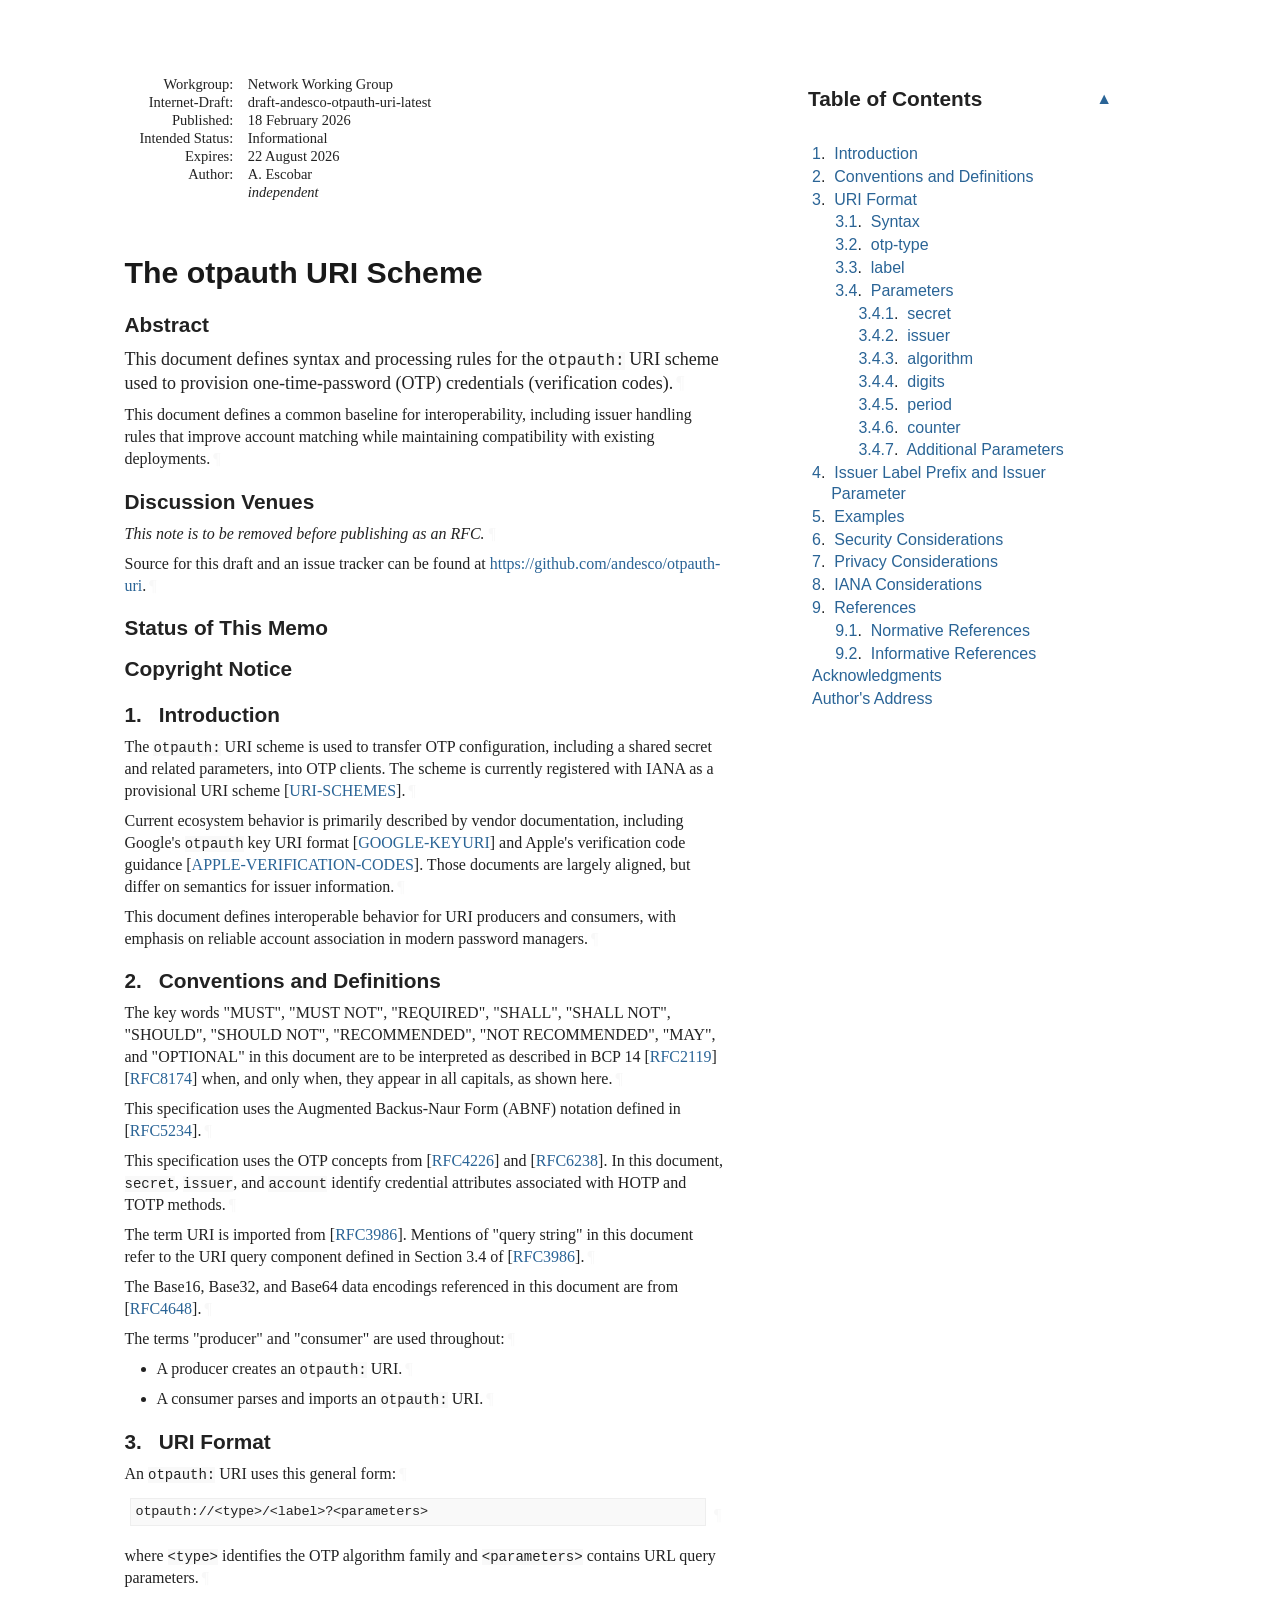
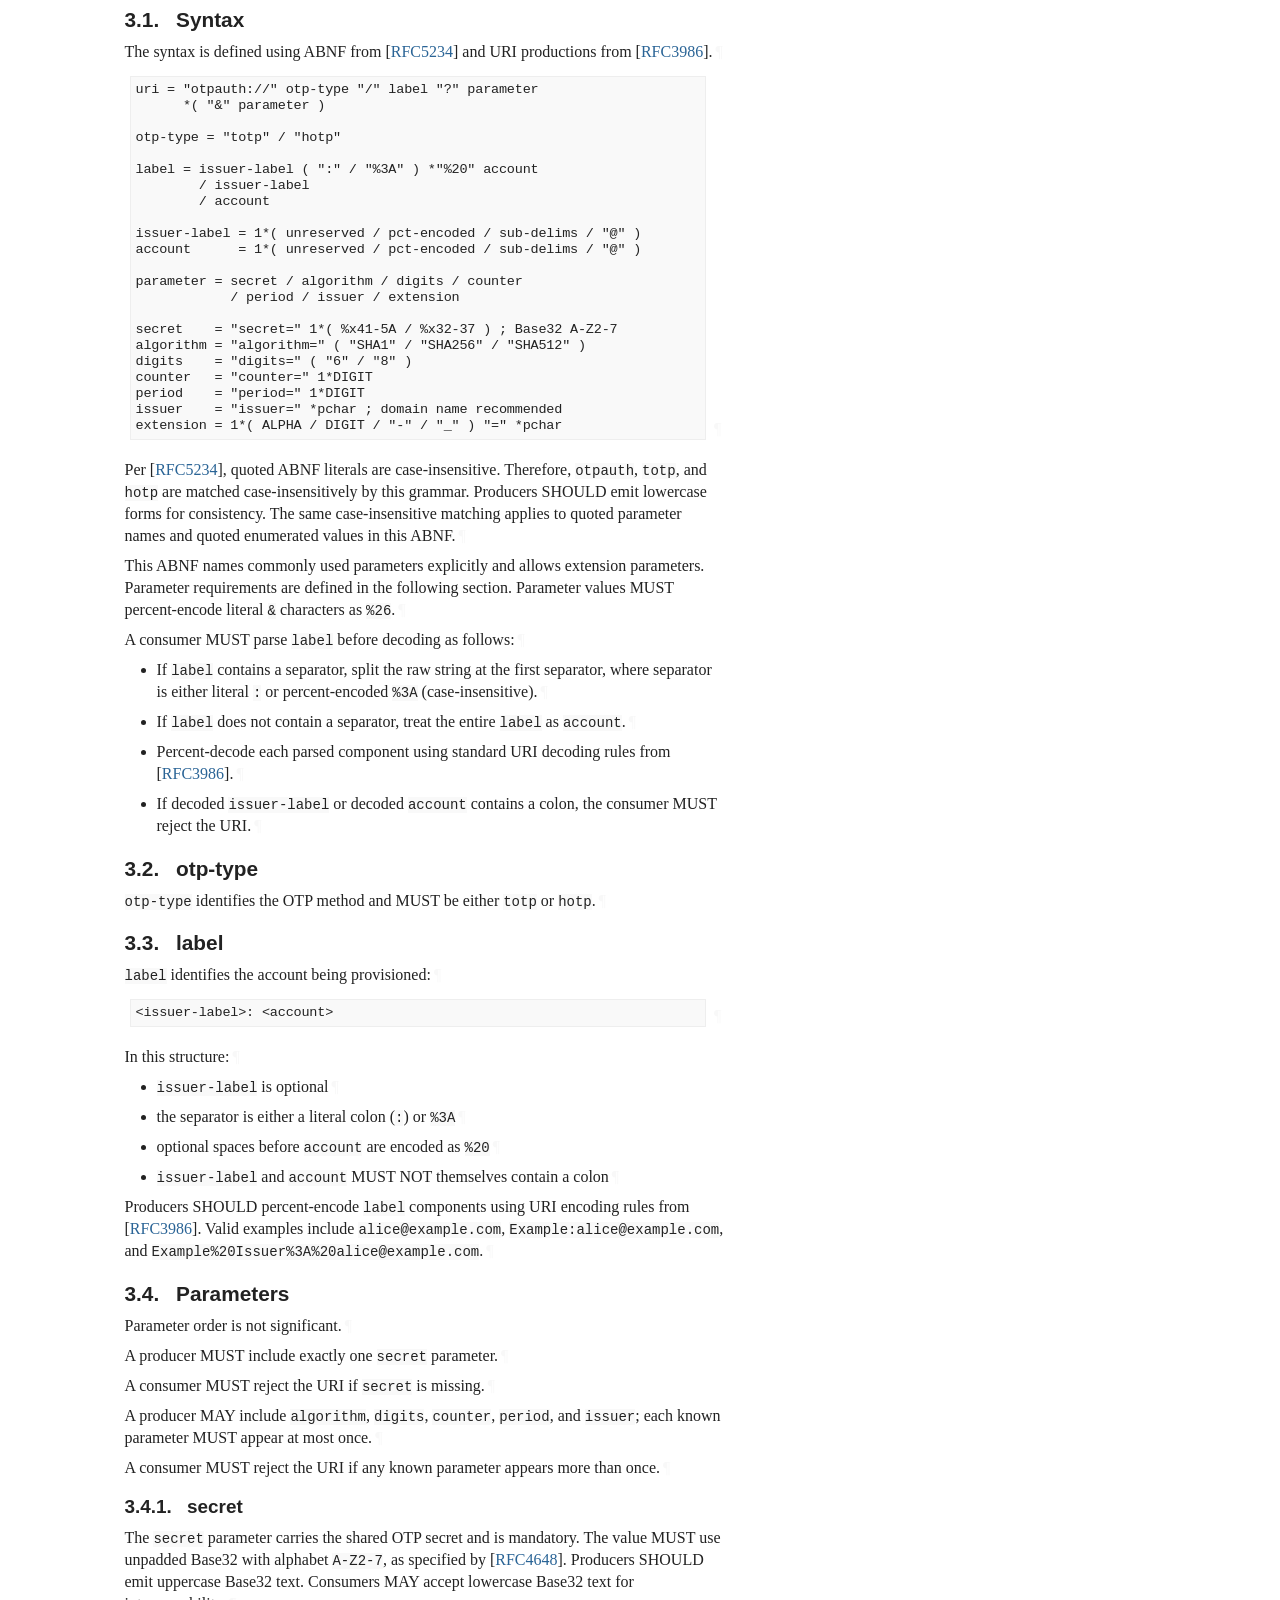
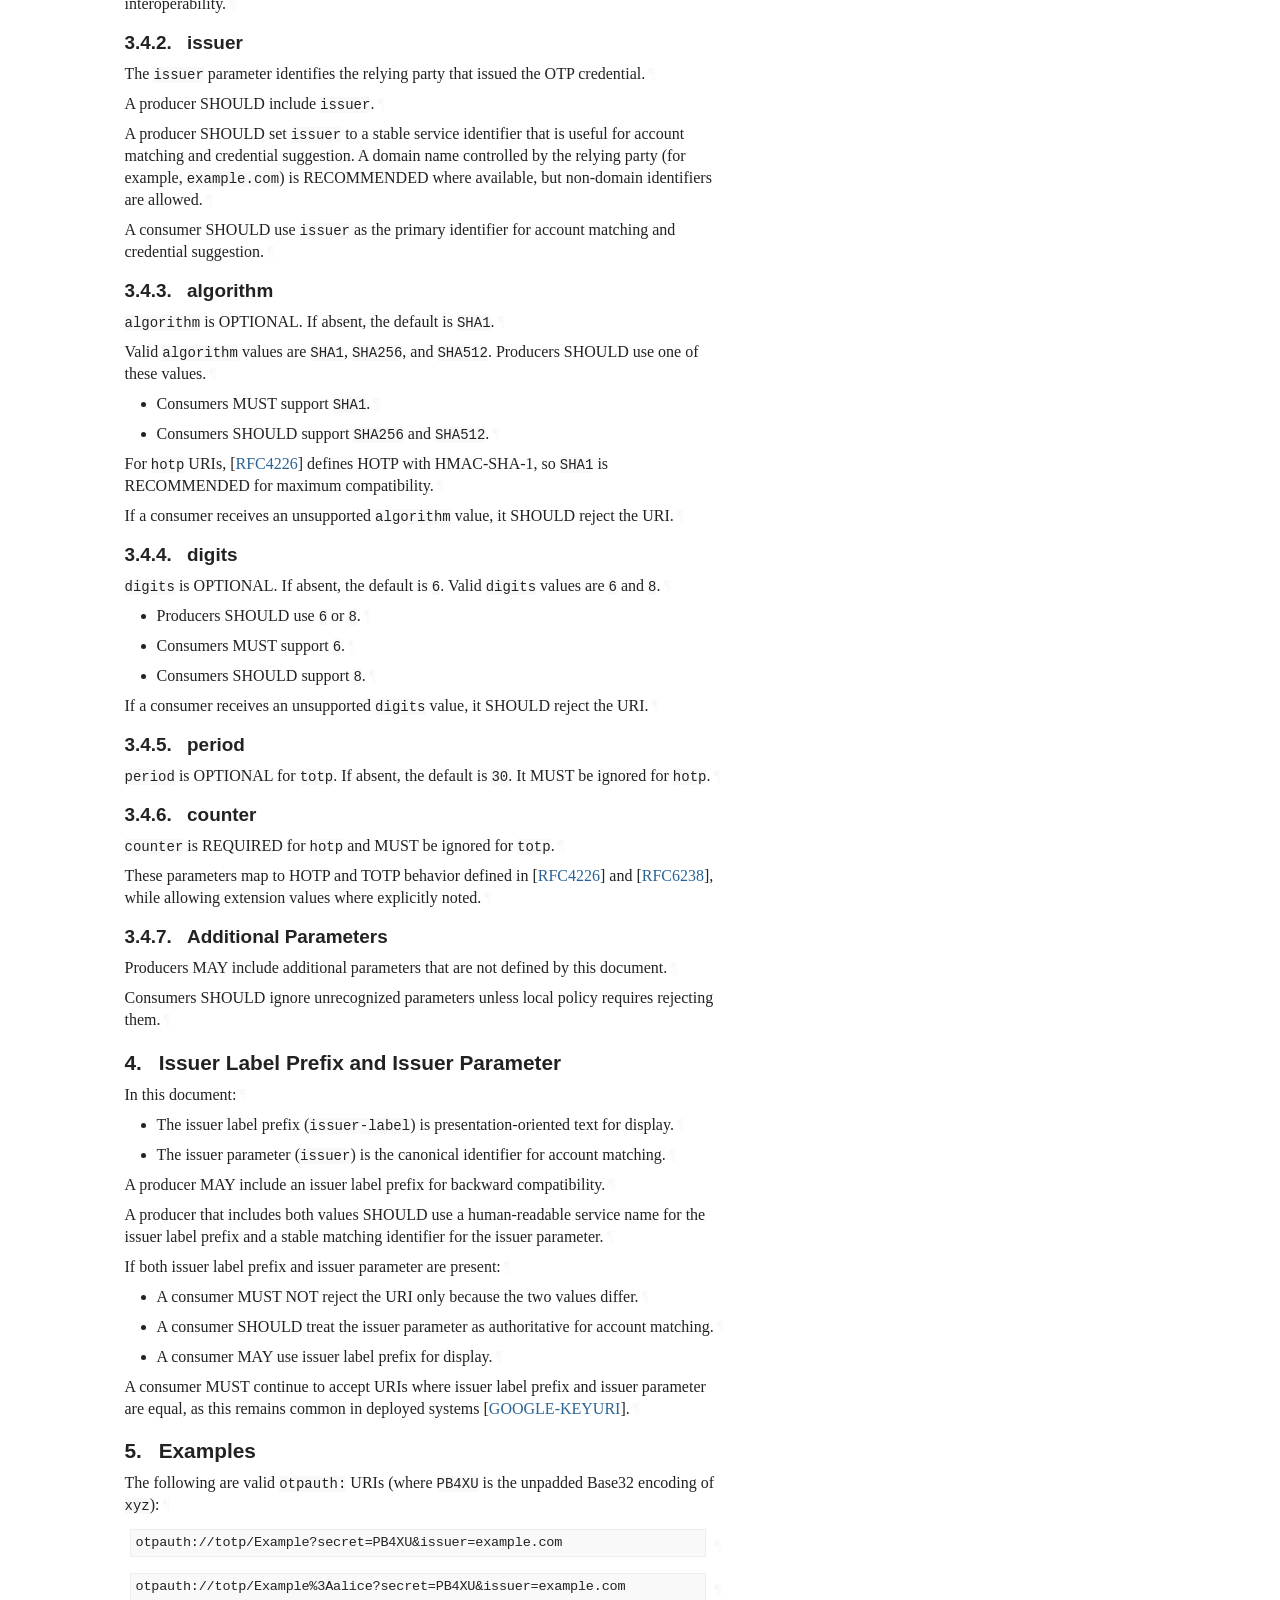
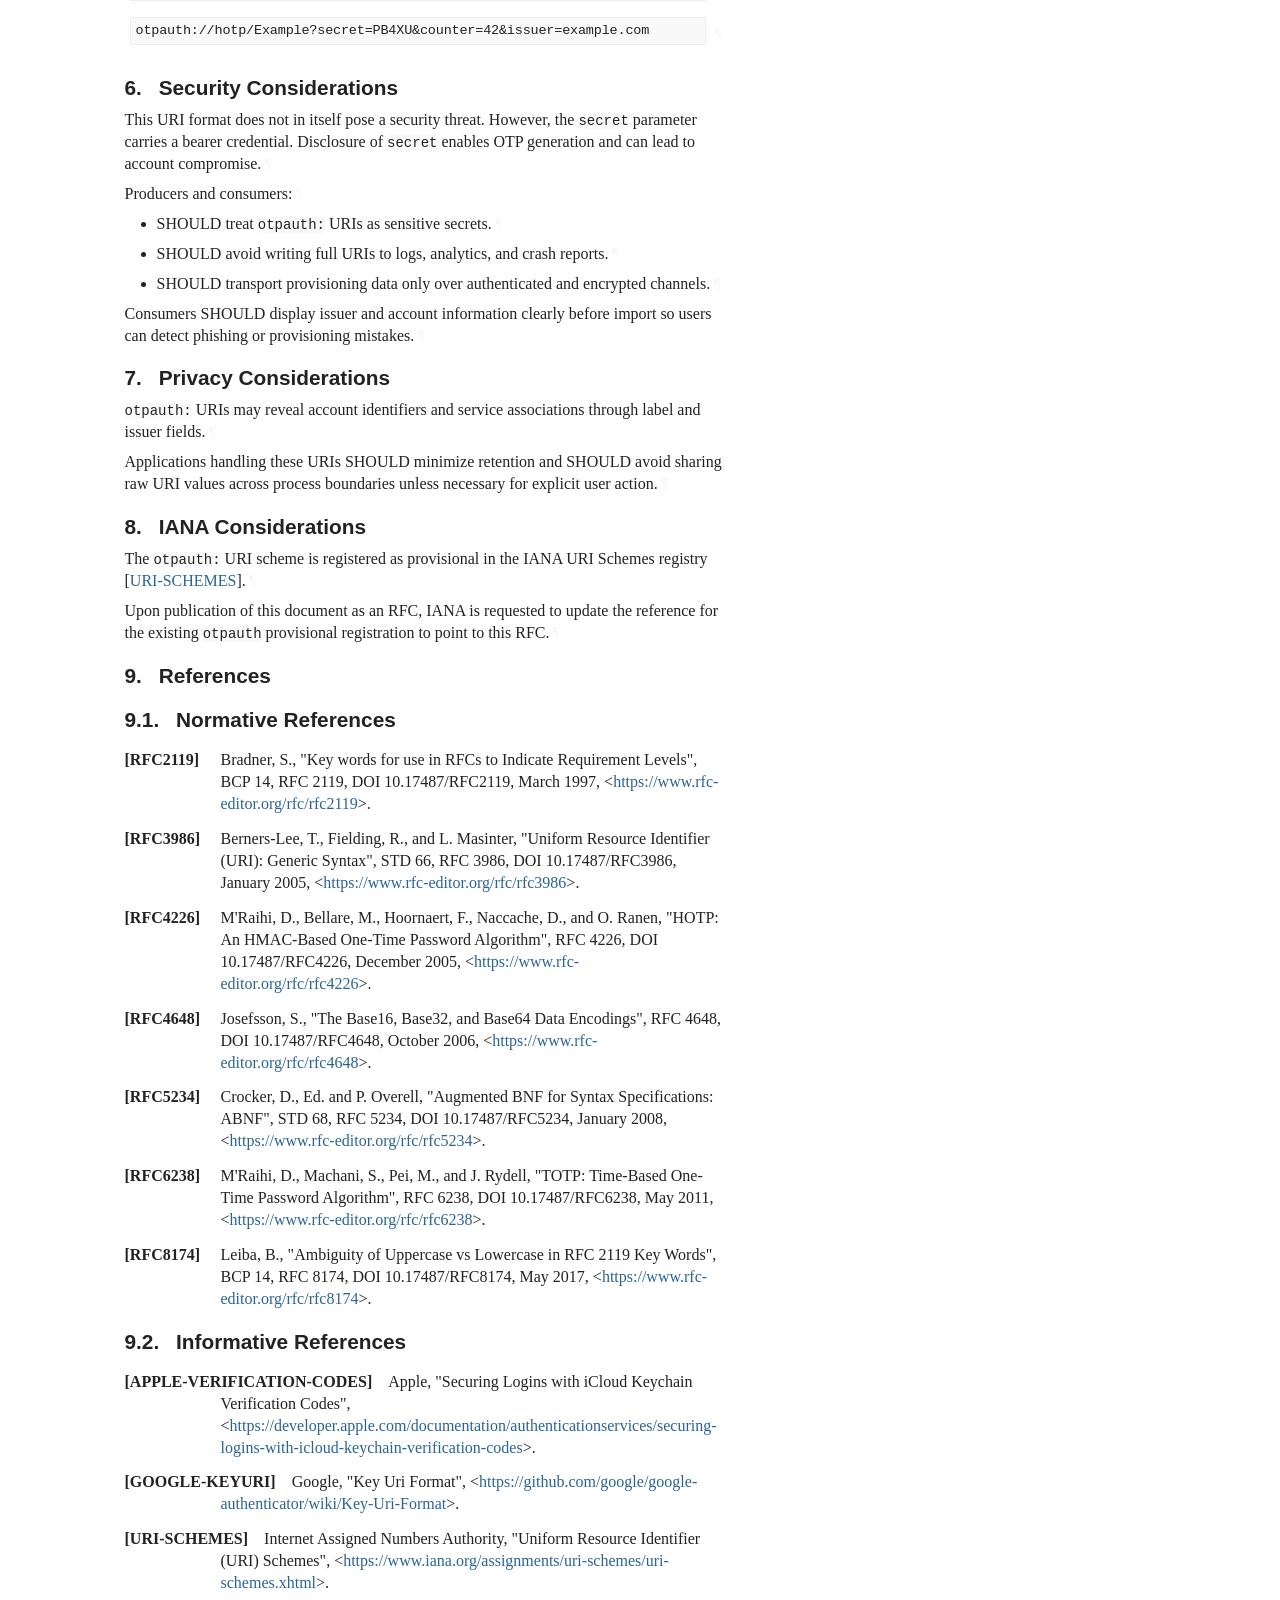
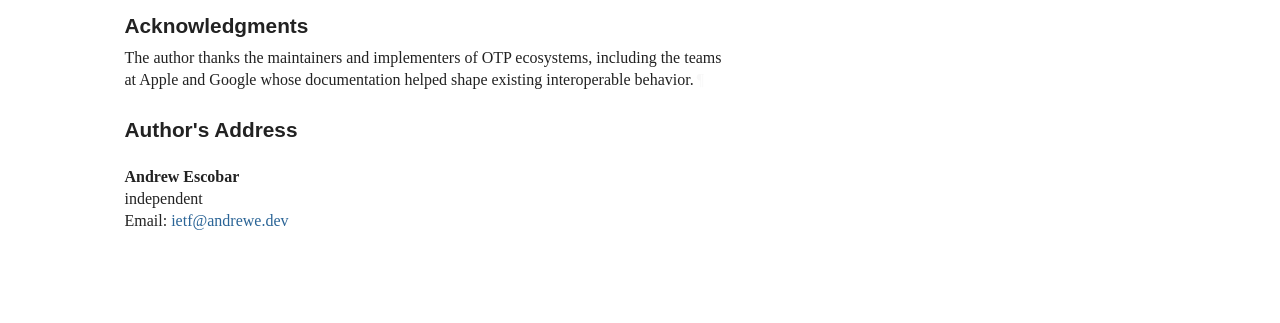
==== commit 7aaa868c: "Script updating gh-pages from 821671c. [ci skip]" ====
--- a/draft-andesco-otpauth-uri.html
+++ b/draft-andesco-otpauth-uri.html
@@ -1060,7 +1060,7 @@
 <div id="internal-metadata" class="document-information">
 <dl id="identifiers">
 <dt class="label-workgroup">Workgroup:</dt>
-<dd class="workgroup">Individual Submission</dd>
+<dd class="workgroup">Network Working Group</dd>
 <dt class="label-internet-draft">Internet-Draft:</dt>
 <dd class="internet-draft">draft-andesco-otpauth-uri-latest</dd>
 <dt class="label-published">Published:</dt>
@@ -1085,6 +1085,14 @@
       <h2 id="abstract"><a href="#abstract" class="selfRef">Abstract</a></h2>
 <p id="section-abstract-1">This document defines syntax and processing rules for the <code>otpauth:</code> URI scheme used to provision one-time-password (OTP) credentials (verification codes).<a href="#section-abstract-1" class="pilcrow">¶</a></p>
 <p id="section-abstract-2">This document defines a common baseline for interoperability, including issuer handling rules that improve account matching while maintaining compatibility with existing deployments.<a href="#section-abstract-2" class="pilcrow">¶</a></p>
+</section>
+<section class="note rfcEditorRemove" id="section-note.1">
+      <h2 id="name-discussion-venues">
+<a href="#name-discussion-venues" class="section-name selfRef">Discussion Venues</a>
+      </h2>
+<p id="section-note.1-1">This note is to be removed before publishing as an RFC.<a href="#section-note.1-1" class="pilcrow">¶</a></p>
+<p id="section-note.1-2">Source for this draft and an issue tracker can be found at
+    <span><a href="https://github.com/andesco/otpauth-uri">https://github.com/andesco/otpauth-uri</a></span>.<a href="#section-note.1-2" class="pilcrow">¶</a></p>
 </section>
 <div id="status-of-memo">
 <section id="section-boilerplate.1">
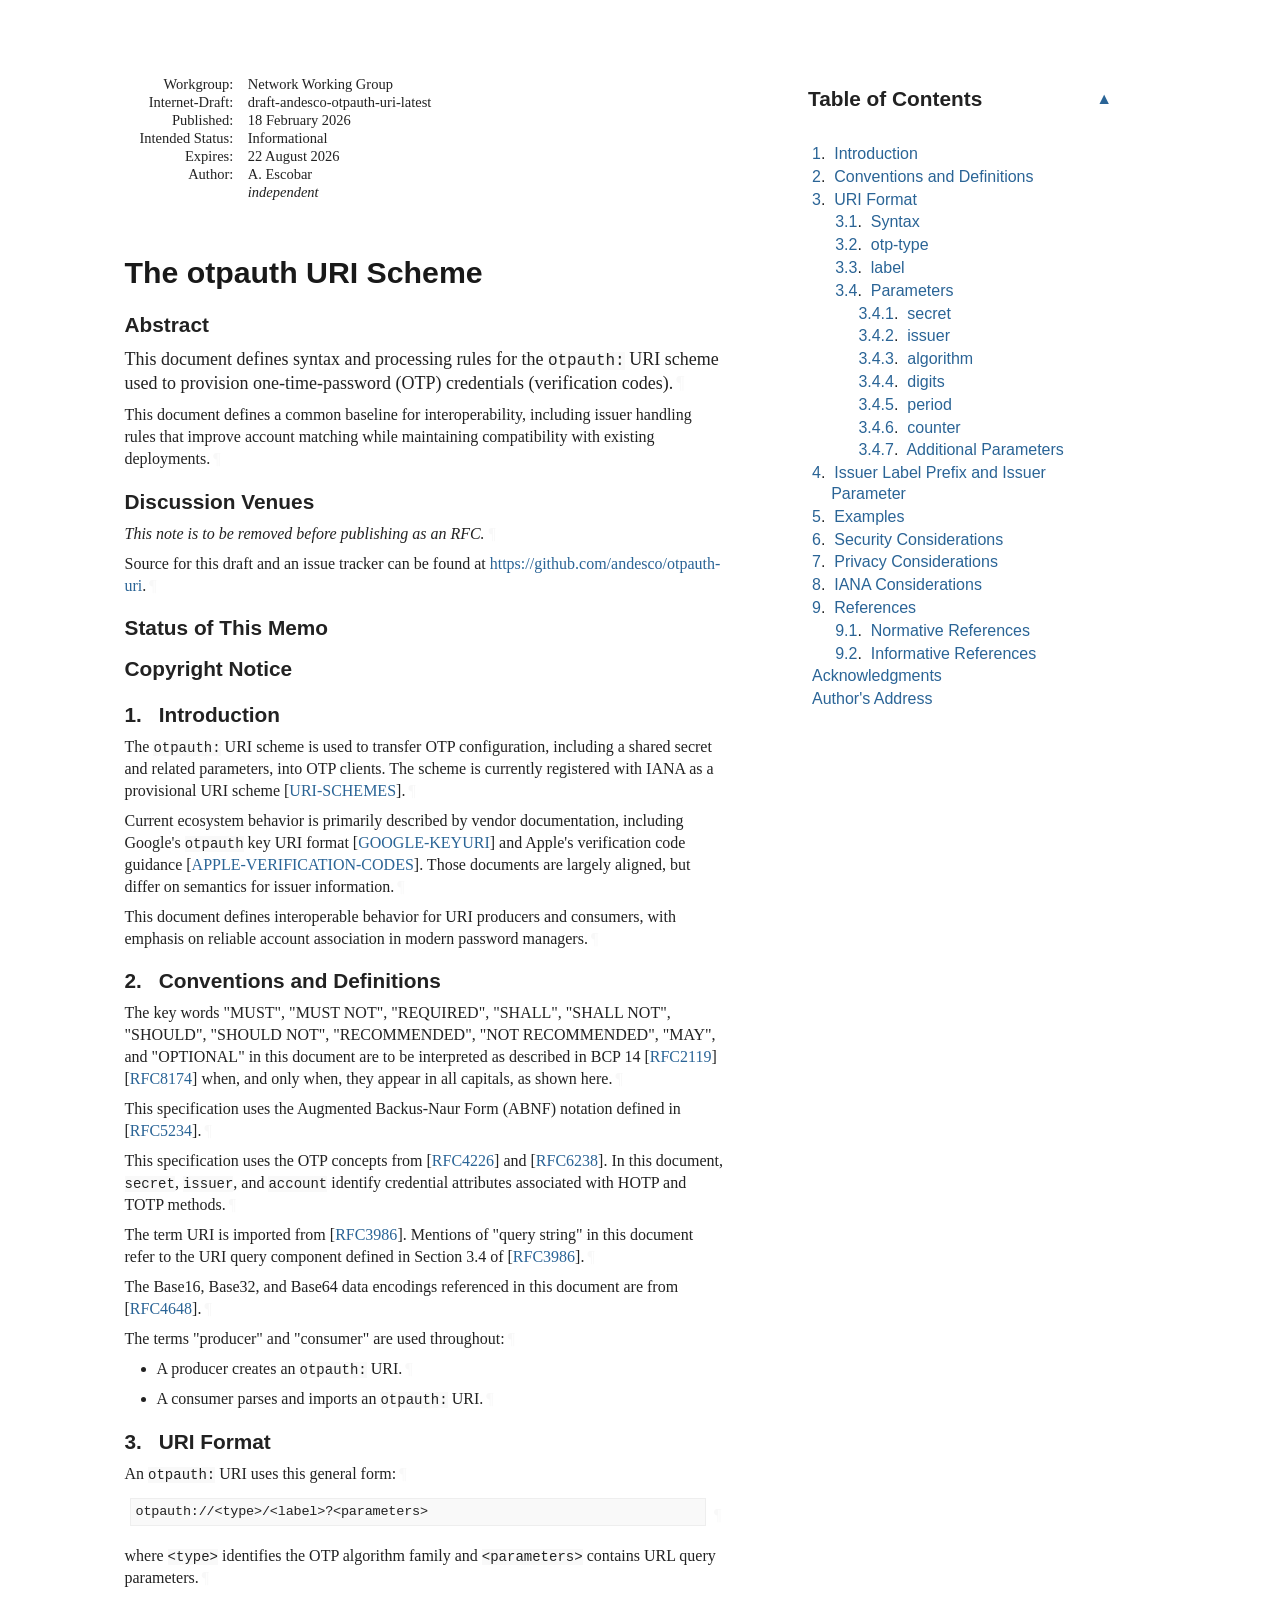
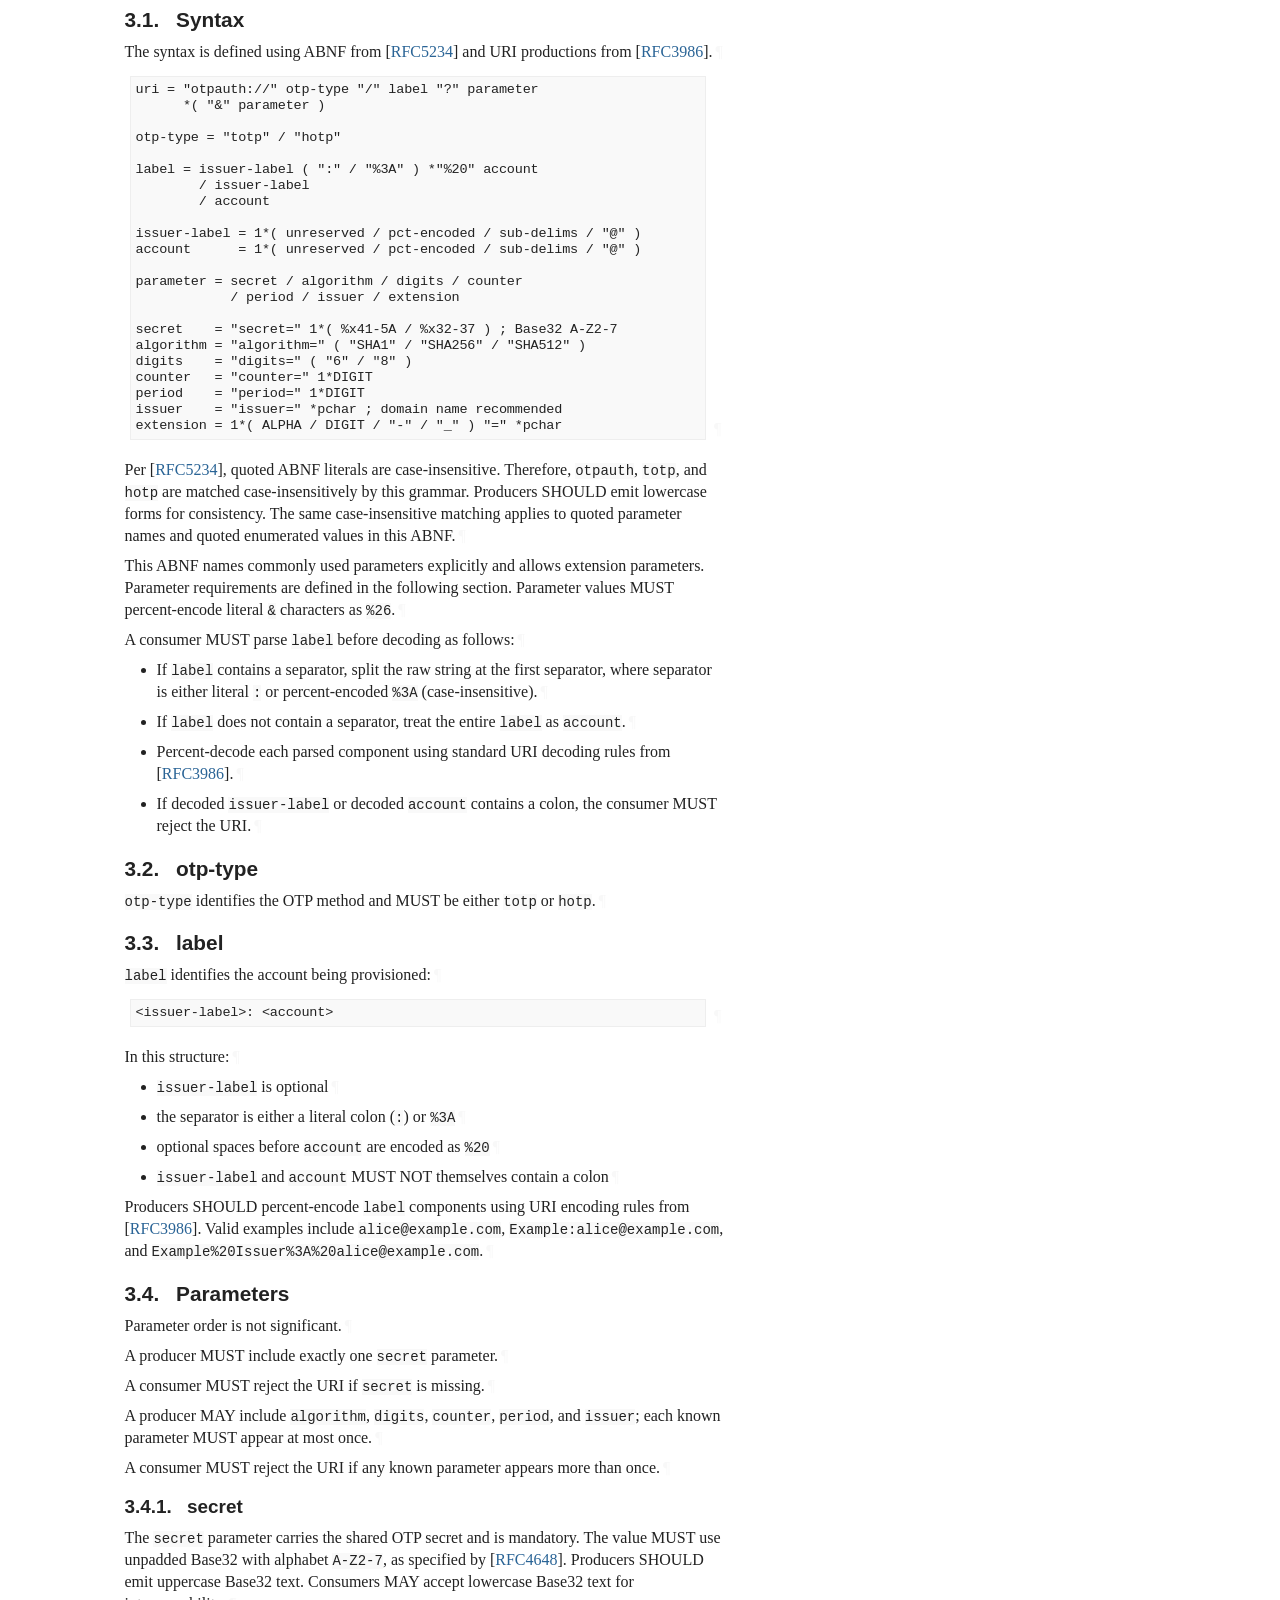
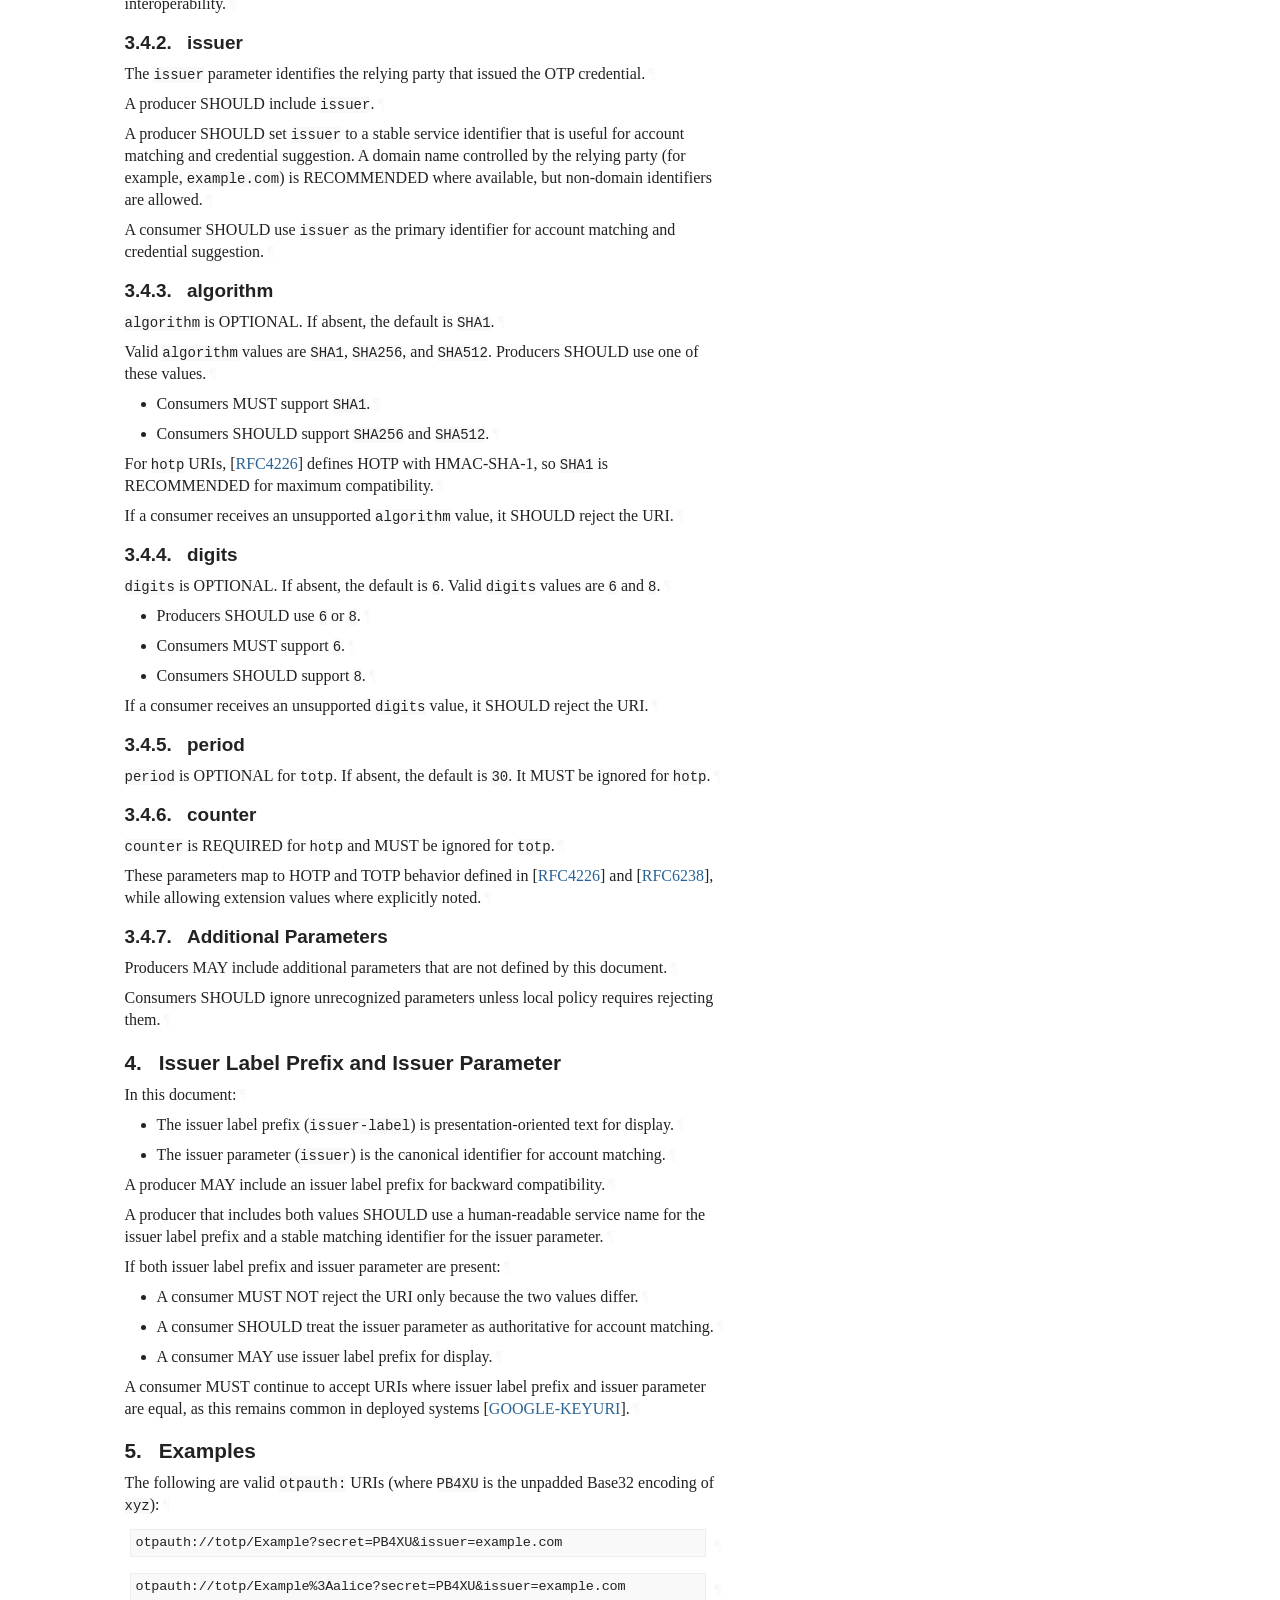
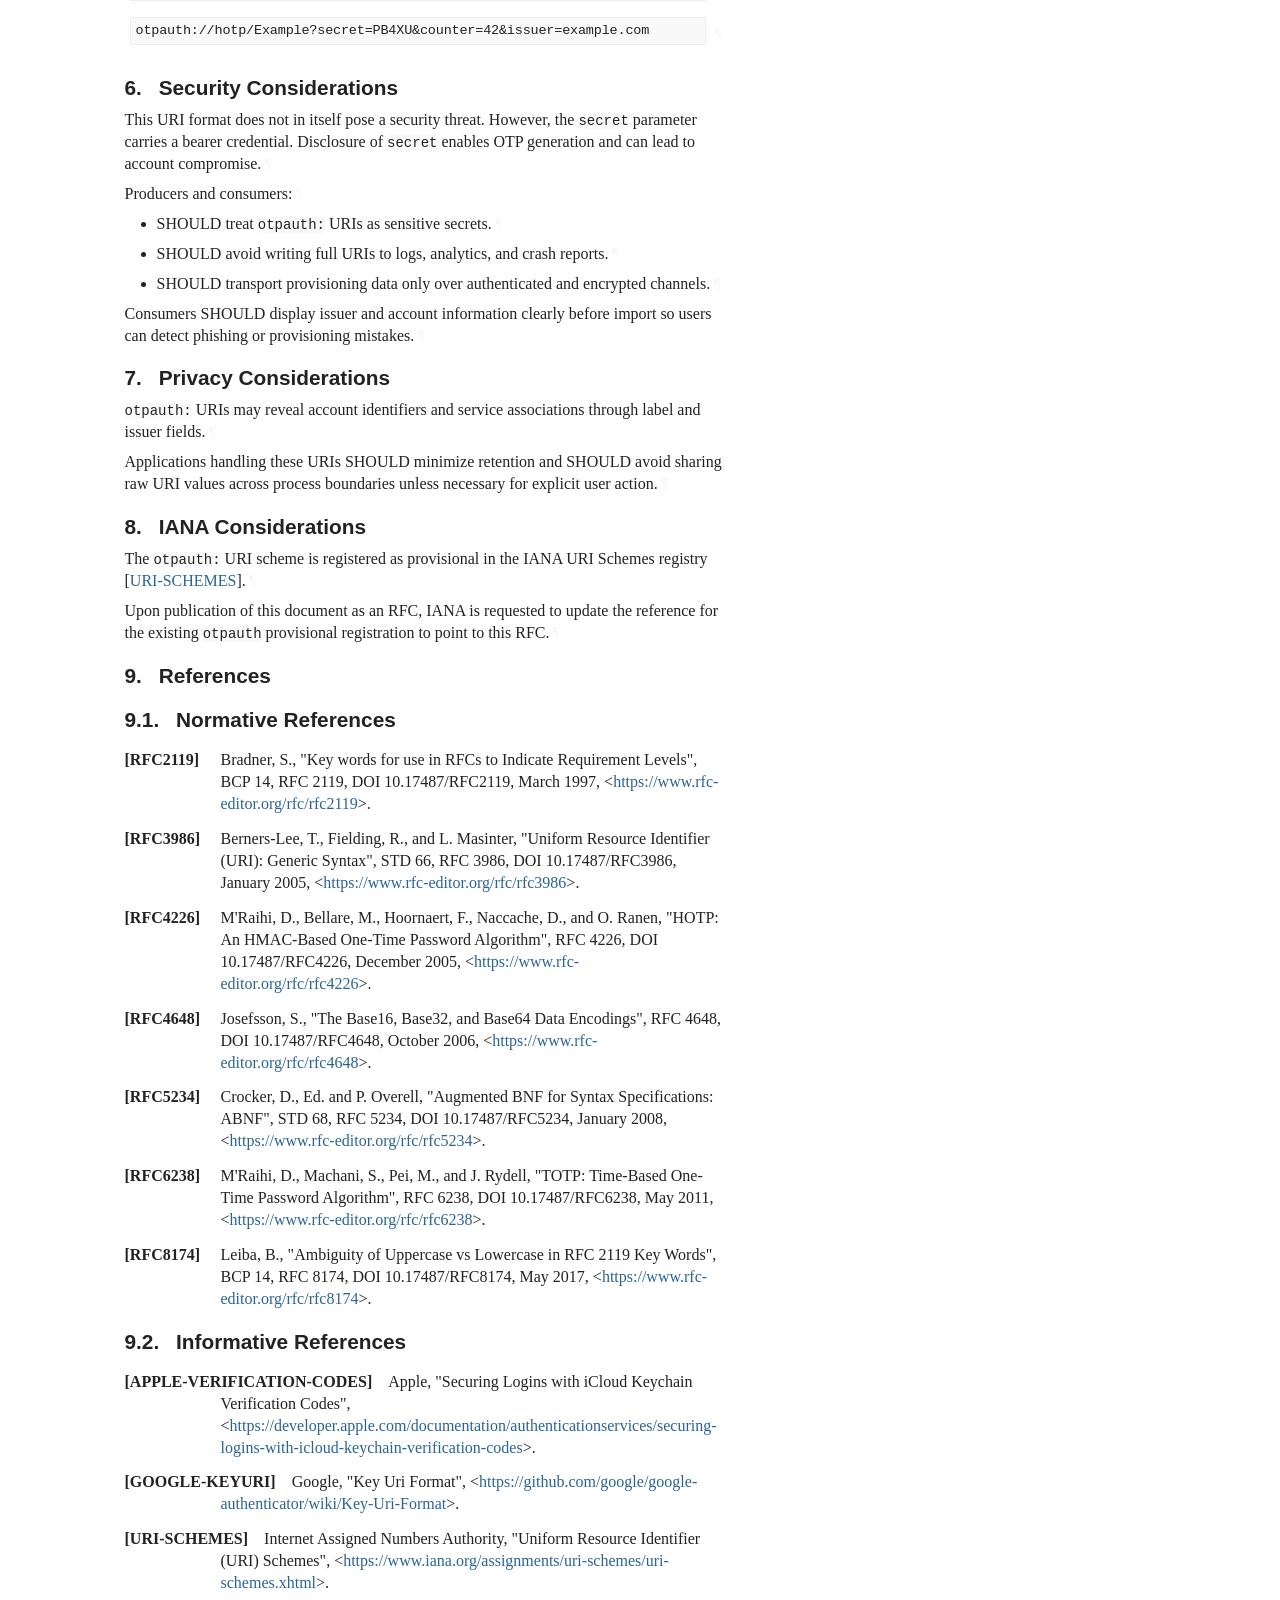
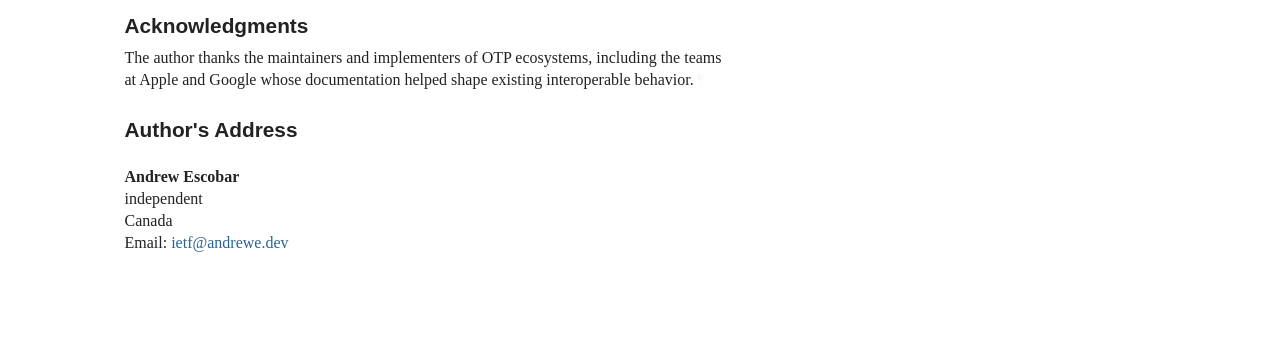
==== commit 1b3d373a: "Script updating gh-pages from a03505b. [ci skip]" ====
--- a/draft-andesco-otpauth-uri.html
+++ b/draft-andesco-otpauth-uri.html
@@ -1631,6 +1631,7 @@
 <address class="vcard">
         <div dir="auto" class="left"><span class="fn nameRole">Andrew Escobar</span></div>
 <div dir="auto" class="left"><span class="org">independent</span></div>
+<div dir="auto" class="left"><span class="country-name">Canada</span></div>
 <div class="email">
 <span>Email:</span>
 <a href="mailto:ietf@andrewe.dev" class="email">ietf@andrewe.dev</a>
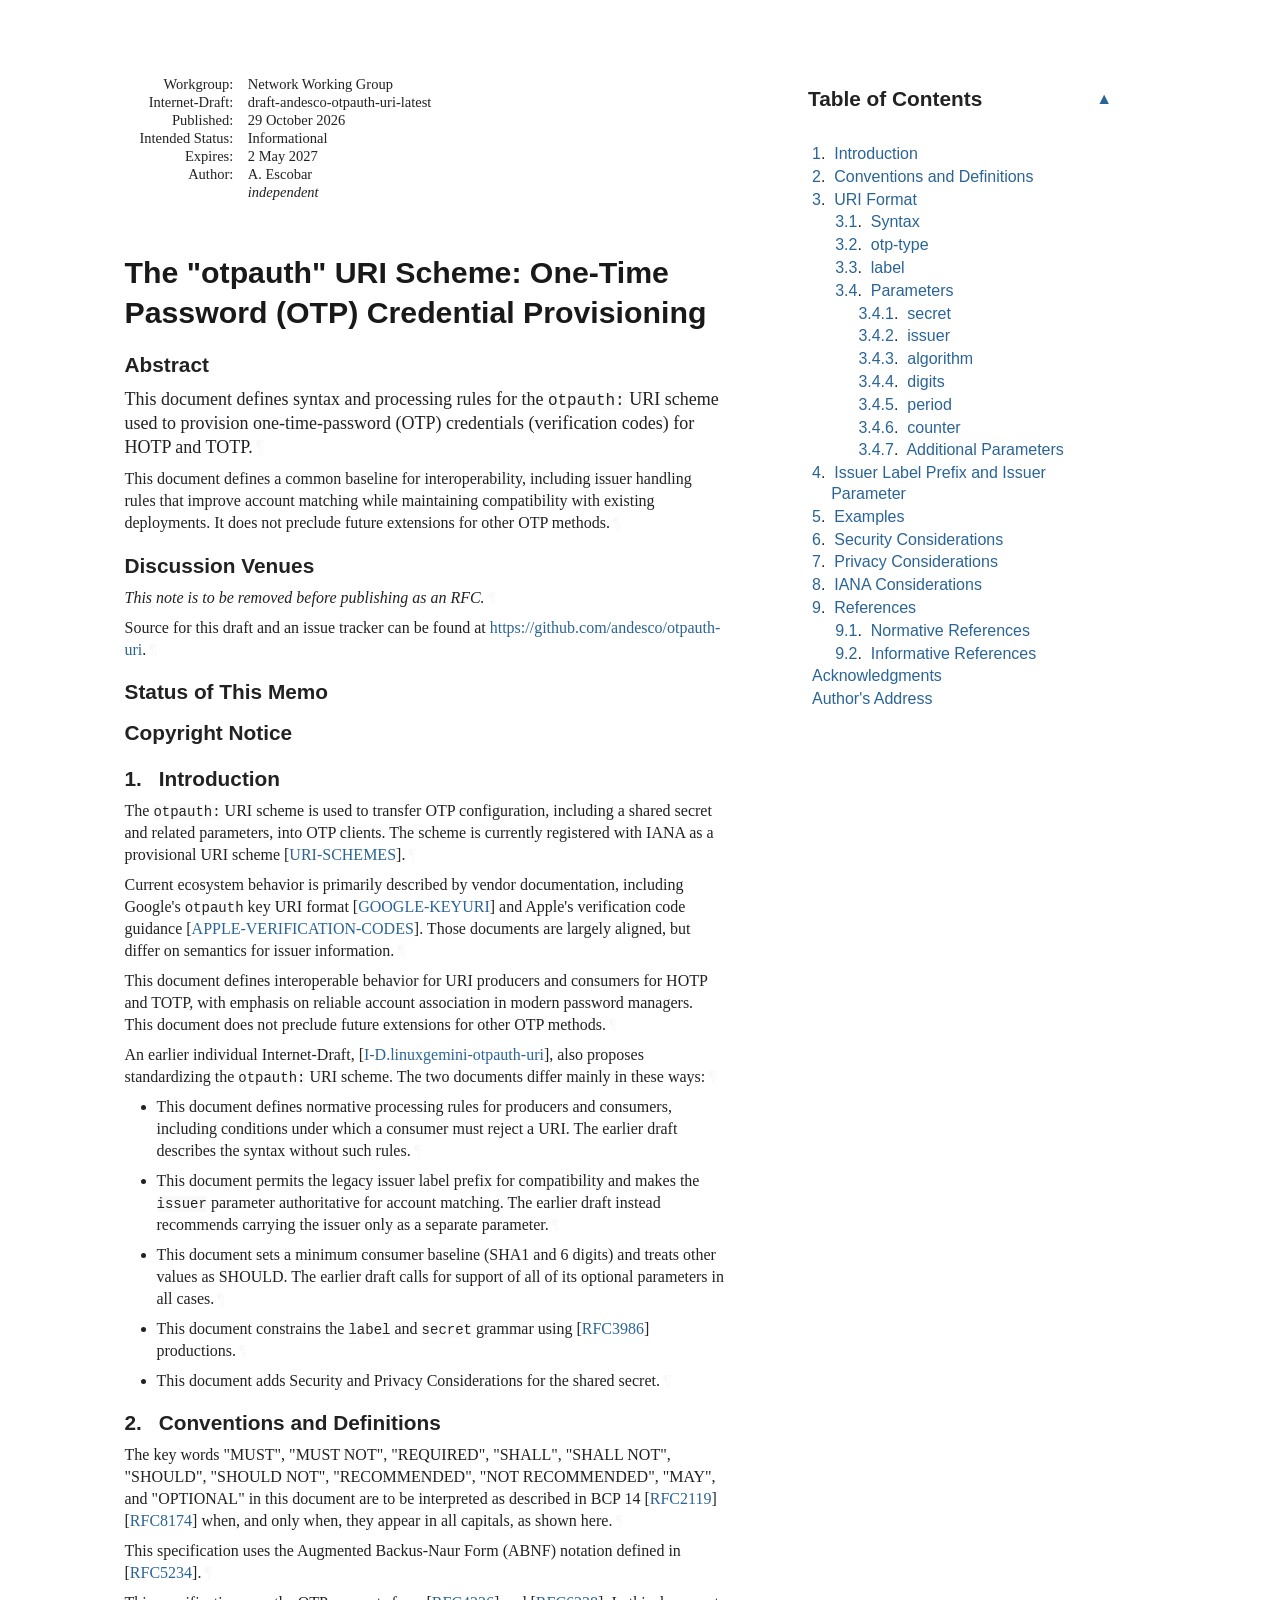
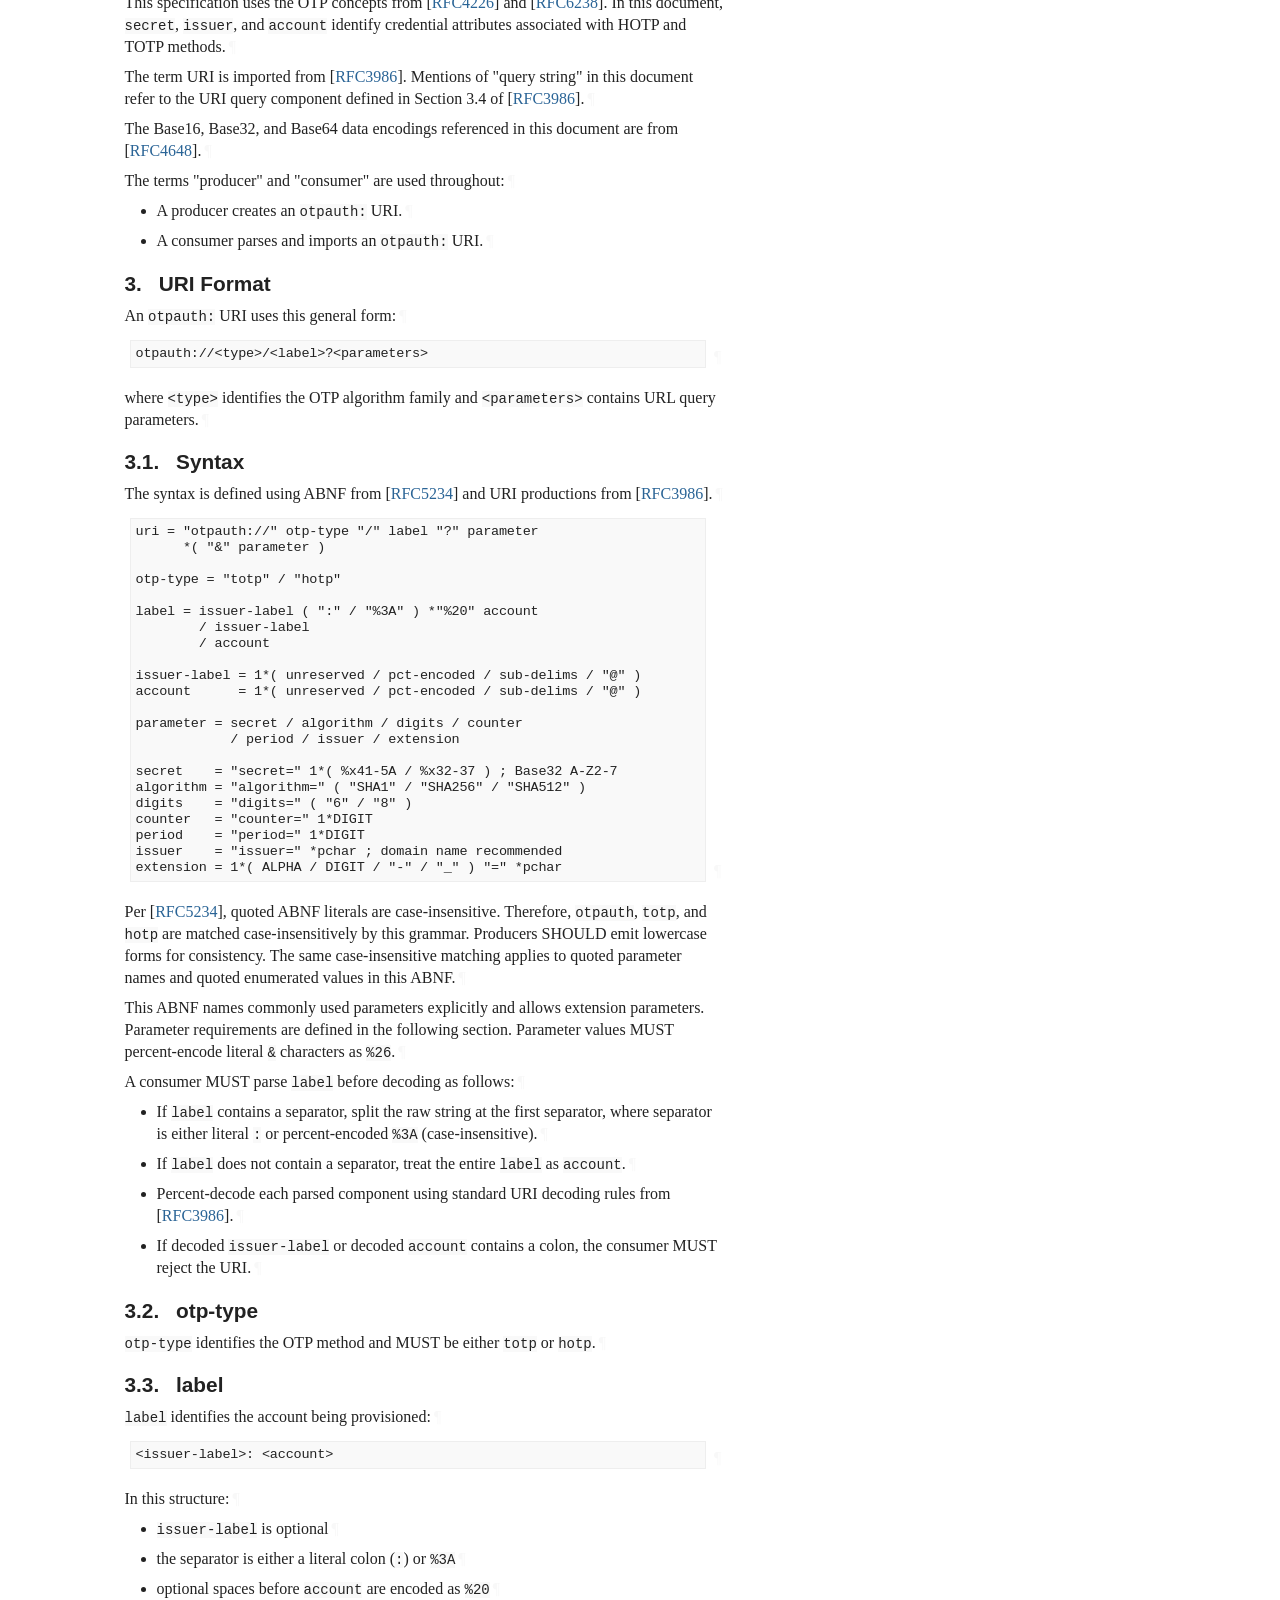
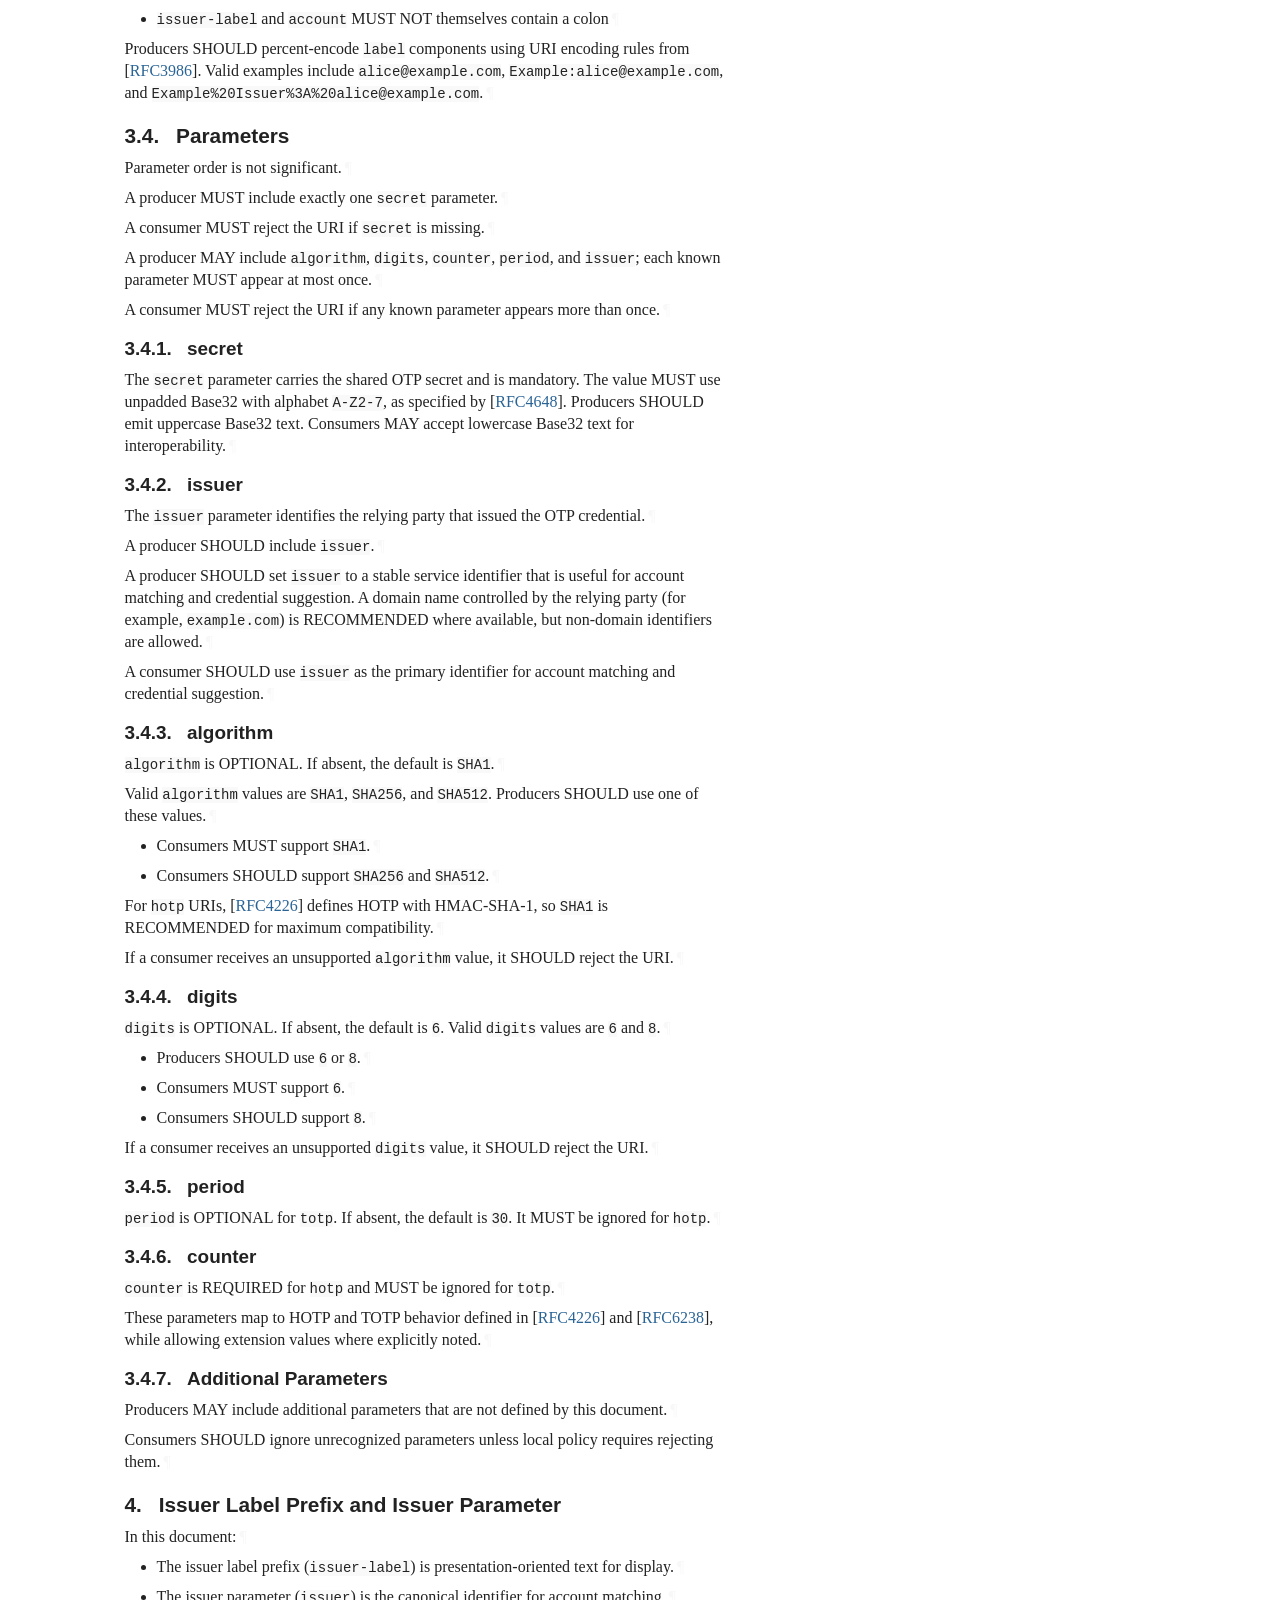
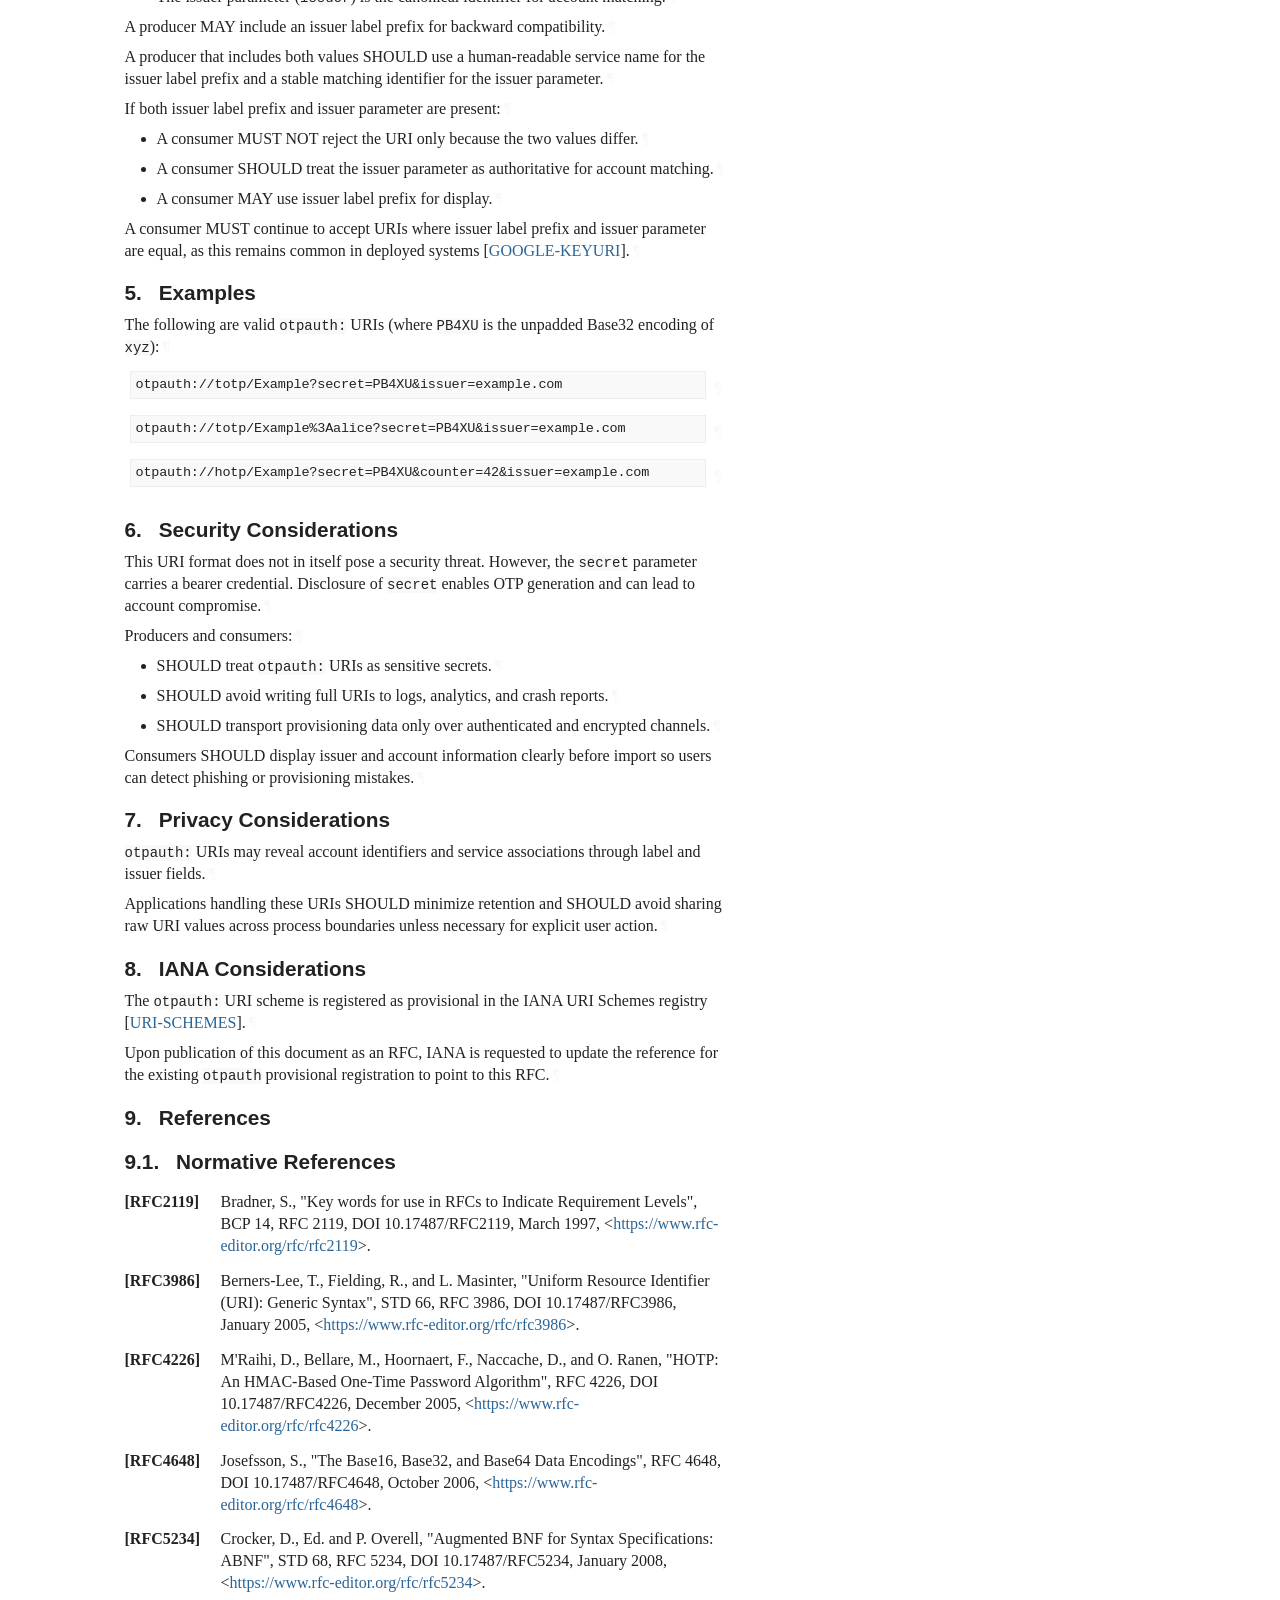
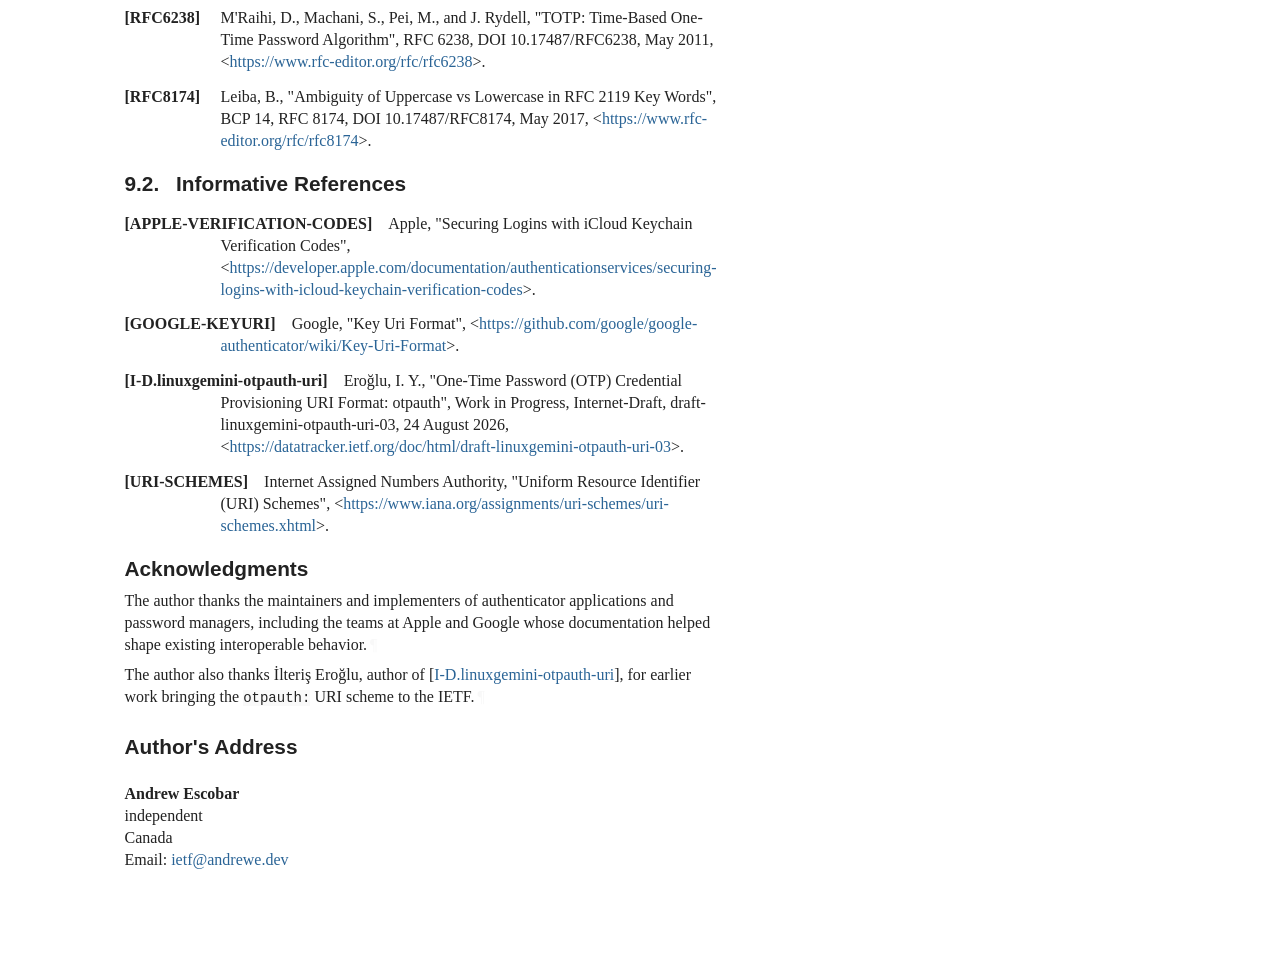
==== commit 07a78cdf: "Script updating gh-pages from 8ea9525. [ci skip]" ====
--- a/draft-andesco-otpauth-uri.html
+++ b/draft-andesco-otpauth-uri.html
@@ -4,30 +4,36 @@
 <meta charset="utf-8">
 <meta content="Common,Latin" name="scripts">
 <meta content="initial-scale=1.0" name="viewport">
-<title>The otpauth URI Scheme</title>
+<title>The "otpauth" URI Scheme: One-Time Password (OTP) Credential Provisioning</title>
 <meta content="Andrew Escobar" name="author">
 <meta content="
-       This document defines syntax and processing rules for the  otpauth:  URI scheme used to provision one-time-password (OTP) credentials (verification codes). 
-       This document defines a common baseline for interoperability, including issuer handling rules that improve account matching while maintaining compatibility with existing deployments. 
+       This document defines syntax and processing rules for the  otpauth:  URI
+scheme used to provision one-time-password (OTP) credentials (verification
+codes) for HOTP and TOTP. 
+       This document defines a common baseline for interoperability, including issuer
+handling rules that improve account matching while maintaining compatibility
+with existing deployments. It does not preclude future extensions for other OTP
+methods. 
     " name="description">
-<meta content="xml2rfc 3.31.0" name="generator">
+<meta content="xml2rfc 3.34.1" name="generator">
 <meta content="otpauth" name="keyword">
 <meta content="hotp" name="keyword">
 <meta content="totp" name="keyword">
 <meta content="draft-andesco-otpauth-uri-latest" name="ietf.draft">
 <!-- Generator version information:
-  xml2rfc 3.31.0
-    Python 3.12.12
-    ConfigArgParse 1.7
+  xml2rfc 3.34.1
+    Python 3.14.8
+    ConfigArgParse 1.8.0
     google-i18n-address 3.1.1
     intervaltree 3.2.1
     Jinja2 3.1.6
-    lxml 6.0.2
-    platformdirs 4.5.1
+    lxml 6.1.1
+    natsort 8.4.0
+    platformdirs 4.13.4
     pycountry 24.6.1
     PyYAML 6.0.3
-    requests 2.32.5
-    wcwidth 0.3.0
+    requests 2.33.1
+    wcwidth 0.9.2
 -->
 <link href="draft-andesco-otpauth-uri.xml" rel="alternate" type="application/rfc+xml">
 <link href="#copyright" rel="license">
@@ -63,7 +69,6 @@
   src: local('Lora Italic'), local('Lora-Italic'), url('https://martinthomson.github.io/rfc-css/fonts/lora-italic-latin-ext.woff2') format('woff2');
   unicode-range: U+0100-024F, U+0259, U+1E00-1EFF, U+2020, U+20A0-20AB, U+20AD-20CF, U+2113, U+2C60-2C7F, U+A720-A7FF;
 }
-
 @font-face {
   font-family: 'Lora';
   font-style: italic;
@@ -112,7 +117,6 @@
   src: local('Lora Regular'), local('Lora-Regular'), url('https://martinthomson.github.io/rfc-css/fonts/lora-regular-latin.woff2') format('woff2');
   unicode-range: U+0000-00FF, U+0131, U+0152-0153, U+02BB-02BC, U+02C6, U+02DA, U+02DC, U+2000-206F, U+2074, U+20AC, U+2122, U+2191, U+2193, U+2212, U+2215, U+FEFF, U+FFFD;
 }
-
 @font-face {
   font-family: 'Lora';
   font-style: normal;
@@ -177,7 +181,6 @@
   font-display: swap;
   src: local('Oxygen Mono'), local('OxygenMono-Regular'), url('https://martinthomson.github.io/rfc-css/fonts/oxygenmono-regular-latin.woff2') format('woff2');
   unicode-range: U+0000-00FF, U+0131, U+0152-0153, U+02BB-02BC, U+02C6, U+02DA, U+02DC, U+0304, U+0308, U+0329, U+2000-206F, U+20AC, U+2122, U+2191, U+2193, U+2212, U+2215, U+FEFF, U+FFFD;
-}
 }
 
 @font-face {
@@ -294,16 +297,19 @@
   font-size-adjust: 0.5;
   color: var(--title-color);
 }
-h1#title {
-  font-size: 32px;
-  line-height: 40px;
-  clear: both;
-}
-h1#title, h1#rfcnum {
-  margin: 1.5em 0 0.2em;
-}
-h1#rfcnum + h1#title {
-  margin: 0.2em 0;
+h1 {
+  &#title {
+    font-size: 32px;
+    line-height: 40px;
+    clear: both;
+    margin: 1.5em 0 0.2em;
+  }
+  &#rfcnum {
+    margin: 1.5em 0 0.2em;
+    & + h1#title {
+      margin: 0.2em 0;
+    }
+  }
 }
 
 h1, h2, h3 {
@@ -323,10 +329,10 @@
 #abstract+p {
   font-size: 18px;
   line-height: 24px;
-}
-#abstract+p code, #abstract+p samp, #abstract+p tt {
-  font-size: 16px;
-  line-height: 0;
+  & code, & samp, & tt {
+    font-size: 16px;
+    line-height: 0;
+  }
 }
 
 p {
@@ -337,59 +343,59 @@
 div {
   margin: 0;
 }
-.alignRight.art-text {
-  background-color: var(--highlight-color);
-  border: 1px solid var(--line-color);
-  border-radius: 3px;
-  padding: 0.5em 1em 0;
-  margin-bottom: 0.5em;
-}
-.alignRight.art-text pre {
-  padding: 0;
-  width: auto;
-}
 .alignRight {
   margin: 1em 0;
-}
-.alignRight > *:first-child {
-  border: none;
-  margin: 0;
-  float: right;
-  clear: both;
-}
-.alignRight > *:nth-child(2) {
-  clear: both;
-  display: block;
-  border: none;
+  &.art-text {
+    background-color: var(--highlight-color);
+    border: 1px solid var(--line-color);
+    border-radius: 3px;
+    padding: 0.5em 1em 0;
+    margin-bottom: 0.5em;
+    & pre {
+      padding: 0;
+      width: auto;
+    }
+  }
+  & > *:first-child {
+    border: none;
+    margin: 0;
+    float: right;
+    clear: both;
+  }
+  & > *:nth-child(2) {
+    clear: both;
+    display: block;
+    border: none;
+  }
 }
 svg {
   display: block;
-}
-/* font-family isn't space-separated, but =~ will have to do */
-svg[font-family~="monospace" i], svg [font-family~="monospace" i] {
-  font-family: var(--font-mono);
-}
-.alignCenter.art-text {
-  background-color: var(--highlight-color);
-  border: 1px solid var(--line-color);
-  border-radius: 3px;
-  padding: 0.5em 1em 0;
-  margin-bottom: 0.5em;
-}
-.alignCenter.art-text pre {
-  padding: 0;
-  width: auto;
+  /* font-family isn't space-separated, but =~ will have to do */
+  &[font-family~="monospace" i], & [font-family~="monospace" i] {
+    font-family: var(--font-mono);
+  }
 }
 .alignCenter {
   margin: 1em 0;
-}
-.alignCenter > *:first-child {
-  border: none;
-  /* this isn't optimal, but it's an existence proof.  PrinceXML doesn't
-     support flexbox yet.
-  */
-  display: table;
-  margin: 0 auto;
+  &.art-text {
+    background-color: var(--highlight-color);
+    border: 1px solid var(--line-color);
+    border-radius: 3px;
+    padding: 0.5em 1em 0;
+    margin-bottom: 0.5em;
+    & pre {
+      padding: 0;
+      width: auto;
+    }
+  }
+  & > *:first-child {
+    border: none;
+    /* this isn't optimal, but it's an existence proof.  PrinceXML doesn't
+       support flexbox yet.
+    */
+    display: table;
+    margin: 0 auto;
+  }
 }
 
 /* lists */
@@ -427,26 +433,25 @@
     --indent: 5ch;
     & > dt {
       min-width: calc(var(--indent) - 2ch);
-    }
-  }
-  &.olPercent > dt {
-    float: none;
+      float: none;
+    }
   }
 
   dl > dd > & {
     margin-top: 0.5em;
     margin-bottom: 0;
   }
-}
-dl:not(.dlNewline) > dt {
-  float: left;
-  margin-right: 2ch;
-  min-width: 8ch;
-}
-dl > dd {
-  margin-bottom: .8em;
-  margin-left: var(--indent) !important; /* stupid element overrides */
-  min-height: 2ex;
+
+  &:not(.dlNewline) > dt {
+    float: left;
+    margin-right: 2ch;
+    min-width: 8ch;
+  }
+  & > dd {
+    margin-bottom: .8em;
+    margin-left: var(--indent) !important; /* stupid element overrides */
+    min-height: 2ex;
+  }
 }
 :is(dl.compact, .dlCompact) > dd {
   margin-bottom: 0;
@@ -462,20 +467,22 @@
 }
 
 /* links */
-a, a[href].selfRef:hover {
+a {
   text-decoration: none;
-}
-a[href] {
-  color: var(--link-color);
-}
-a[href].selfRef, .iref + a[href].internal {
+  &[href] {
+    color: var(--link-color);
+    &:hover { text-decoration: underline; }
+    &.selfRef {
+      color: var(--text-color);
+      &:hover {
+        text-decoration: none;
+        background-color: var(--highlight-color);
+      }
+    }
+  }
+}
+.iref + a[href].internal {
   color: var(--text-color);
-}
-a[href]:hover {
-  text-decoration: underline;
-}
-a[href].selfRef:hover {
-  background-color: var(--highlight-color);
 }
 a.xref:is(.cite, .auto), :is(#status-of-memo, #copyright) a {
   white-space: nowrap;
@@ -511,9 +518,9 @@
 figure {
   margin: 0.5em 0;
   padding: 0;
-}
-figure blockquote {
-  margin: 0.8em 0.4em 0.4em;
+  & blockquote {
+    margin: 0.8em 0.4em 0.4em;
+  }
 }
 figcaption, caption {
   font-style: italic;
@@ -523,17 +530,19 @@
 }
 @media screen {
   /* Auto-collapse boilerplate. */
-  :is(#status-of-memo, #copyright) p {
-    margin: -2px 0;
-    max-height: 0;
-    transition: max-height 2s ease, margin 0.5s ease 0.5s;
-    overflow: hidden;
-  }
-  :is(#status-of-memo, #copyright):hover p,
-  :is(#status-of-memo, #copyright) h2:target ~ p {
-    margin: 0.5em 0;
-    max-height: 500px;
-    overflow: auto;
+  :is(#status-of-memo, #copyright) {
+    & p {
+      margin: -2px 0;
+      max-height: 0;
+      transition: max-height 2s ease, margin 0.5s ease 0.5s;
+      overflow: hidden;
+    }
+    &:hover p,
+    & h2:target ~ p {
+      margin: 0.5em 0;
+      max-height: 500px;
+      overflow: auto;
+    }
   }
   pre, svg {
     display: inline-block;
@@ -583,25 +592,17 @@
   max-width: 100%;
   margin: 0 0 1em;
   border-collapse: collapse;
-}
-table.right {
-  margin-left: auto;
-}
-table.center {
-  margin-left: auto;
-  margin-right: auto;
-}
-table.left {
-  margin-right: auto;
-}
-table .text-left {
-  text-align: left;
-}
-table .text-center {
-  text-align: center;
-}
-table .text-right {
-  text-align: right;
+  &.right { margin-left: auto; }
+  &.center { margin-left: auto; margin-right: auto; }
+  &.left { margin-right: auto; }
+  & .text-left { text-align: left; }
+  & .text-center { text-align: center; }
+  & .text-right { text-align: right; }
+  & caption {
+    margin: 0;
+    padding: 3px 0 3px 1em;
+  }
+  & p { margin: 0; }
 }
 
 thead, tbody {
@@ -620,13 +621,6 @@
 }
 :is(tr:nth-child(2n+1), thead+tbody > tr:nth-child(2n)) > td {
   background-color: var(--highlight-color);
-}
-table caption {
-  margin: 0;
-  padding: 3px 0 3px 1em;
-}
-table p {
-  margin: 0;
 }
 
 /* pilcrow */
@@ -638,18 +632,16 @@
     color: var(--pilcrow-weak);
     &:hover { text-decoration: none; }
   }
-}
-@media not print {
-  :hover > a.pilcrow, a.pilcrow:focus {
-    opacity: 1;
-  }
-  a.pilcrow[href]:hover {
-    color: var(--pilcrow-strong);
-    background-color: transparent;
-  }
-}
-@media print {
-  a.pilcrow {
+  @media not print {
+    :hover > &, &:focus {
+      opacity: 1;
+    }
+    &[href]:hover {
+      color: var(--pilcrow-strong);
+      background-color: transparent;
+    }
+  }
+  @media print {
     display: none;
   }
 }
@@ -708,9 +700,9 @@
   font-size: 0.9em;
   font-style: italic;
   margin-top: 2em;
-}
-.docInfo .prepared {
-  float: right;
+  & .prepared {
+    float: right;
+  }
 }
 
 /* table of contents */
@@ -800,23 +792,27 @@
   max-width: calc(100% - 16px);
 }
 @media (min-width: 500px) {
-  #authors-addresses > section {
-    column-count: 2;
-    column-gap: 20px;
-  }
-  #authors-addresses > section > h2 {
-    column-span: all;
-  }
-  /* hack for break-inside: avoid-column */
-  #authors-addresses address {
-    display: inline-block;
-    break-inside: avoid-column;
+  #authors-addresses {
+    & > section {
+      column-count: 2;
+      column-gap: 20px;
+    }
+    & > section > h2 {
+      column-span: all;
+    }
+    /* hack for break-inside: avoid-column */
+    & address {
+      display: inline-block;
+      break-inside: avoid-column;
+    }
   }
 }
 
 /* Comments */
-.rfcEditorRemove p:first-of-type {
-  font-style: italic;
+.rfcEditorRemove {
+  & p:first-of-type {
+    font-style: italic;
+  }
 }
 .cref {
   background-color: rgba(249, 232, 105, 0.3);
@@ -827,19 +823,21 @@
 }
 
 @media screen {
-  #toc nav {
-    font-family: var(--font-title);
-    font-weight: 360;
-    & > ul { margin-bottom: 2em; }
-    & ul {
-      margin: 0 0 0 4px;
-      & :is(p, li) {
-        margin: 2px 0;
+  #toc {
+    & nav {
+      font-family: var(--font-title);
+      font-weight: 360;
+      & > ul { margin-bottom: 2em; }
+      & ul {
+        margin: 0 0 0 4px;
+        & :is(p, li) {
+          margin: 2px 0;
+        }
       }
     }
-  }
-  #toc a.toplink {
-    float: right;
+    & a.toplink {
+      float: right;
+    }
   }
 }
 @media not screen {
@@ -860,54 +858,54 @@
     margin: 0;
     border-bottom: 1px solid #ccc;
     opacity: 0.6;
-  }
-  #toc h2 {
-    margin: 0;
-    padding: 2px 0 2px 6px;
-    padding-right: 1em;
-    font-size: 18px;
-    line-height: 24px;
-    min-width: 190px;
-    text-align: right;
-    background-color: #444;
-    color: white;
-    cursor: pointer;
-    &::before { /* css hamburger */
-      float: right;
-      position: relative;
-      width: 1em;
-      height: 1px;
-      left: -164px;
-      margin: 8px 0 0 0;
-      background: white none repeat scroll 0 0;
-      box-shadow: 0 4px 0 0 white, 0 8px 0 0 white;
-      content: "";
-    }
-  }
-  #toc nav {
-    display: none;
-    background-color: var(--background-color);
-    padding: 0.5em 1em 1em;
-    overflow: auto;
-    overscroll-behavior: contain;
-    height: calc(100vh - 48px);
-    border-left: 1px solid #ddd;
-  }
-  #toc.active {
-    opacity: 1;
-    & nav { display: block; }
-  }
-  /* Make the collapsed ToC header render white on gray also when it's a link */
-  #toc h2 a,
-  #toc h2 a:is(:link, :focus, :hover),
-  #toc a.toplink,
-  #toc a.toplink:hover {
-    color: white;
-    background-color: #444;
-    text-decoration: none;
-  }
-  #toc a.toplink {
-    margin: 2px 0.5em 0;
+    & h2 {
+      margin: 0;
+      padding: 2px 0 2px 6px;
+      padding-right: 1em;
+      font-size: 18px;
+      line-height: 24px;
+      min-width: 190px;
+      text-align: right;
+      background-color: #444;
+      color: white;
+      cursor: pointer;
+      &::before { /* css hamburger */
+        float: right;
+        position: relative;
+        width: 1em;
+        height: 1px;
+        left: -164px;
+        margin: 8px 0 0 0;
+        background: white none repeat scroll 0 0;
+        box-shadow: 0 4px 0 0 white, 0 8px 0 0 white;
+        content: "";
+      }
+    }
+    & nav {
+      display: none;
+      background-color: var(--background-color);
+      padding: 0.5em 1em 1em;
+      overflow: auto;
+      overscroll-behavior: contain;
+      height: calc(100vh - 48px);
+      border-left: 1px solid #ddd;
+    }
+    &.active {
+      opacity: 1;
+      & nav { display: block; }
+    }
+    /* Make the collapsed ToC header render white on gray also when it's a link */
+    & h2 a,
+    & h2 a:is(:link, :focus, :hover),
+    & a.toplink,
+    & a.toplink:hover {
+      color: white;
+      background-color: #444;
+      text-decoration: none;
+    }
+    & a.toplink {
+      margin: 2px 0.5em 0;
+    }
   }
 }
 
@@ -926,26 +924,26 @@
     margin: 0;
     padding: 0;
     z-index: 1;
-  }
-  #toc h2 {
-    margin: 0;
-    padding: 0.25em 1em 1em 0;
-  }
-  #toc nav {
-    display: block;
-    height: calc(90vh - 84px);
-    bottom: 0;
-    padding: 0.5em 0 2em;
-    overflow: auto;
-    overscroll-behavior: contain;
-    scrollbar-width: thin;
+    & h2 {
+      margin: 0;
+      padding: 0.25em 1em 1em 0;
+    }
+    & nav {
+      display: block;
+      height: calc(90vh - 84px);
+      bottom: 0;
+      padding: 0.5em 0 2em;
+      overflow: auto;
+      overscroll-behavior: contain;
+      scrollbar-width: thin;
+    }
+    & a.toplink {
+      margin: 8px 0.5em 0;
+    }
   }
   img { /* future proofing */
     max-width: 100%;
     height: auto;
-  }
-  #toc a.toplink {
-    margin: 8px 0.5em 0;
   }
 }
 
@@ -961,12 +959,13 @@
   #n-copyright-notice {
     border-bottom: none;
   }
-  #toc, #n-introduction {
+  #toc {
     page-break-before: always;
-  }
-  #toc {
     border-top: none;
     padding-top: 0;
+  }
+  #n-introduction {
+    page-break-before: always;
   }
   figure, pre, .vcard {
     page-break-inside: avoid;
@@ -1028,17 +1027,19 @@
 }
 
 /* SVG Trick: a prefix match works because only black and white are allowed */
-svg :is([stroke="black"], [stroke^="#000"]) {
-  stroke: var(--text-color);
-}
-svg :is([stroke="white"], [stroke^="#fff"]) {
-  stroke: var(--background-color);
-}
-svg :is([fill="black"], [fill^="#000"], :not([fill])) {
-  fill: var(--text-color);
-}
-svg :is([fill="white"], [fill^="#fff"]) {
-  fill: var(--background-color);
+svg {
+  & :is([stroke="black"], [stroke^="#000"]) {
+    stroke: var(--text-color);
+  }
+  & :is([stroke="white"], [stroke^="#fff"]) {
+    stroke: var(--background-color);
+  }
+  & :is([fill="black"], [fill^="#000"], :not([fill])) {
+    fill: var(--text-color);
+  }
+  & :is([fill="white"], [fill^="#fff"]) {
+    fill: var(--background-color);
+  }
 }
 </style>
 
@@ -1048,11 +1049,11 @@
 <thead><tr>
 <td class="left">Internet-Draft</td>
 <td class="center">otpauth-uri</td>
-<td class="right">February 2026</td>
+<td class="right">October 2026</td>
 </tr></thead>
 <tfoot><tr>
 <td class="left">Escobar</td>
-<td class="center">Expires 22 August 2026</td>
+<td class="center">Expires 2 May 2027</td>
 <td class="right">[Page]</td>
 </tr></tfoot>
 </table>
@@ -1065,12 +1066,12 @@
 <dd class="internet-draft">draft-andesco-otpauth-uri-latest</dd>
 <dt class="label-published">Published:</dt>
 <dd class="published">
-<time datetime="2026-02-18" class="published">18 February 2026</time>
+<time datetime="2026-10-29" class="published">29 October 2026</time>
     </dd>
 <dt class="label-intended-status">Intended Status:</dt>
 <dd class="intended-status">Informational</dd>
 <dt class="label-expires">Expires:</dt>
-<dd class="expires"><time datetime="2026-08-22">22 August 2026</time></dd>
+<dd class="expires"><time datetime="2027-05-02">2 May 2027</time></dd>
 <dt class="label-authors">Author:</dt>
 <dd class="authors">
 <div class="author">
@@ -1080,11 +1081,16 @@
 </dd>
 </dl>
 </div>
-<h1 id="title">The otpauth URI Scheme</h1>
+<h1 id="title">The "otpauth" URI Scheme: One-Time Password (OTP) Credential Provisioning</h1>
 <section id="section-abstract">
       <h2 id="abstract"><a href="#abstract" class="selfRef">Abstract</a></h2>
-<p id="section-abstract-1">This document defines syntax and processing rules for the <code>otpauth:</code> URI scheme used to provision one-time-password (OTP) credentials (verification codes).<a href="#section-abstract-1" class="pilcrow">¶</a></p>
-<p id="section-abstract-2">This document defines a common baseline for interoperability, including issuer handling rules that improve account matching while maintaining compatibility with existing deployments.<a href="#section-abstract-2" class="pilcrow">¶</a></p>
+<p id="section-abstract-1">This document defines syntax and processing rules for the <code>otpauth:</code> URI
+scheme used to provision one-time-password (OTP) credentials (verification
+codes) for HOTP and TOTP.<a href="#section-abstract-1" class="pilcrow">¶</a></p>
+<p id="section-abstract-2">This document defines a common baseline for interoperability, including issuer
+handling rules that improve account matching while maintaining compatibility
+with existing deployments. It does not preclude future extensions for other OTP
+methods.<a href="#section-abstract-2" class="pilcrow">¶</a></p>
 </section>
 <section class="note rfcEditorRemove" id="section-note.1">
       <h2 id="name-discussion-venues">
@@ -1113,7 +1119,7 @@
         time. It is inappropriate to use Internet-Drafts as reference
         material or to cite them other than as "work in progress."<a href="#section-boilerplate.1-3" class="pilcrow">¶</a></p>
 <p id="section-boilerplate.1-4">
-        This Internet-Draft will expire on 22 August 2026.<a href="#section-boilerplate.1-4" class="pilcrow">¶</a></p>
+        This Internet-Draft will expire on 2 May 2027.<a href="#section-boilerplate.1-4" class="pilcrow">¶</a></p>
 </section>
 </div>
 <div id="copyright">
@@ -1231,7 +1237,37 @@
       </h2>
 <p id="section-1-1">The <code>otpauth:</code> URI scheme is used to transfer OTP configuration, including a shared secret and related parameters, into OTP clients. The scheme is currently registered with IANA as a provisional URI scheme <span>[<a href="#URI-SCHEMES" class="cite xref">URI-SCHEMES</a>]</span>.<a href="#section-1-1" class="pilcrow">¶</a></p>
 <p id="section-1-2">Current ecosystem behavior is primarily described by vendor documentation, including Google's <code>otpauth</code> key URI format <span>[<a href="#GOOGLE-KEYURI" class="cite xref">GOOGLE-KEYURI</a>]</span> and Apple's verification code guidance <span>[<a href="#APPLE-VERIFICATION-CODES" class="cite xref">APPLE-VERIFICATION-CODES</a>]</span>. Those documents are largely aligned, but differ on semantics for issuer information.<a href="#section-1-2" class="pilcrow">¶</a></p>
-<p id="section-1-3">This document defines interoperable behavior for URI producers and consumers, with emphasis on reliable account association in modern password managers.<a href="#section-1-3" class="pilcrow">¶</a></p>
+<p id="section-1-3">This document defines interoperable behavior for URI producers and consumers for
+HOTP and TOTP, with emphasis on reliable account association in modern password
+managers. This document does not preclude future extensions for other OTP
+methods.<a href="#section-1-3" class="pilcrow">¶</a></p>
+<p id="section-1-4">An earlier individual Internet-Draft, <span>[<a href="#I-D.linuxgemini-otpauth-uri" class="cite xref">I-D.linuxgemini-otpauth-uri</a>]</span>, also
+proposes standardizing the <code>otpauth:</code> URI scheme. The two documents differ
+mainly in these ways:<a href="#section-1-4" class="pilcrow">¶</a></p>
+<ul class="normal">
+<li class="normal" id="section-1-5.1">
+          <p id="section-1-5.1.1">This document defines normative processing rules for producers and consumers,
+including conditions under which a consumer must reject a URI. The earlier
+draft describes the syntax without such rules.<a href="#section-1-5.1.1" class="pilcrow">¶</a></p>
+</li>
+        <li class="normal" id="section-1-5.2">
+          <p id="section-1-5.2.1">This document permits the legacy issuer label prefix for compatibility and
+makes the <code>issuer</code> parameter authoritative for account matching. The earlier
+draft instead recommends carrying the issuer only as a separate parameter.<a href="#section-1-5.2.1" class="pilcrow">¶</a></p>
+</li>
+        <li class="normal" id="section-1-5.3">
+          <p id="section-1-5.3.1">This document sets a minimum consumer baseline (SHA1 and 6 digits) and treats
+other values as SHOULD. The earlier draft calls for support of all of its
+optional parameters in all cases.<a href="#section-1-5.3.1" class="pilcrow">¶</a></p>
+</li>
+        <li class="normal" id="section-1-5.4">
+          <p id="section-1-5.4.1">This document constrains the <code>label</code> and <code>secret</code> grammar using <span>[<a href="#RFC3986" class="cite xref">RFC3986</a>]</span>
+productions.<a href="#section-1-5.4.1" class="pilcrow">¶</a></p>
+</li>
+        <li class="normal" id="section-1-5.5">
+          <p id="section-1-5.5.1">This document adds Security and Privacy Considerations for the shared secret.<a href="#section-1-5.5.1" class="pilcrow">¶</a></p>
+</li>
+      </ul>
 </section>
 </div>
 <div id="conventions-and-definitions">
@@ -1606,6 +1642,10 @@
         <dd>
 <span class="refAuthor">Google</span>, <span class="refTitle">"Key Uri Format"</span>, <span>&lt;<a href="https://github.com/google/google-authenticator/wiki/Key-Uri-Format">https://github.com/google/google-authenticator/wiki/Key-Uri-Format</a>&gt;</span>. </dd>
 <dd class="break"></dd>
+<dt id="I-D.linuxgemini-otpauth-uri">[I-D.linuxgemini-otpauth-uri]</dt>
+        <dd>
+<span class="refAuthor">Eroğlu, I. Y.</span>, <span class="refTitle">"One-Time Password (OTP) Credential Provisioning URI Format: otpauth"</span>, <span class="refContent">Work in Progress</span>, <span class="seriesInfo">Internet-Draft, draft-linuxgemini-otpauth-uri-03</span>, <time datetime="2026-08-24" class="refDate">24 August 2026</time>, <span>&lt;<a href="https://datatracker.ietf.org/doc/html/draft-linuxgemini-otpauth-uri-03">https://datatracker.ietf.org/doc/html/draft-linuxgemini-otpauth-uri-03</a>&gt;</span>. </dd>
+<dd class="break"></dd>
 <dt id="URI-SCHEMES">[URI-SCHEMES]</dt>
       <dd>
 <span class="refAuthor">Internet Assigned Numbers Authority</span>, <span class="refTitle">"Uniform Resource Identifier (URI) Schemes"</span>, <span>&lt;<a href="https://www.iana.org/assignments/uri-schemes/uri-schemes.xhtml">https://www.iana.org/assignments/uri-schemes/uri-schemes.xhtml</a>&gt;</span>. </dd>
@@ -1620,7 +1660,8 @@
       <h2 id="name-acknowledgments">
 <a href="#name-acknowledgments" class="section-name selfRef">Acknowledgments</a>
       </h2>
-<p id="appendix-A-1">The author thanks the maintainers and implementers of OTP ecosystems, including the teams at Apple and Google whose documentation helped shape existing interoperable behavior.<a href="#appendix-A-1" class="pilcrow">¶</a></p>
+<p id="appendix-A-1">The author thanks the maintainers and implementers of authenticator applications and password managers, including the teams at Apple and Google whose documentation helped shape existing interoperable behavior.<a href="#appendix-A-1" class="pilcrow">¶</a></p>
+<p id="appendix-A-2">The author also thanks İlteriş Eroğlu, author of <span>[<a href="#I-D.linuxgemini-otpauth-uri" class="cite xref">I-D.linuxgemini-otpauth-uri</a>]</span>, for earlier work bringing the <code>otpauth:</code> URI scheme to the IETF.<a href="#appendix-A-2" class="pilcrow">¶</a></p>
 </section>
 </div>
 <div id="authors-addresses">
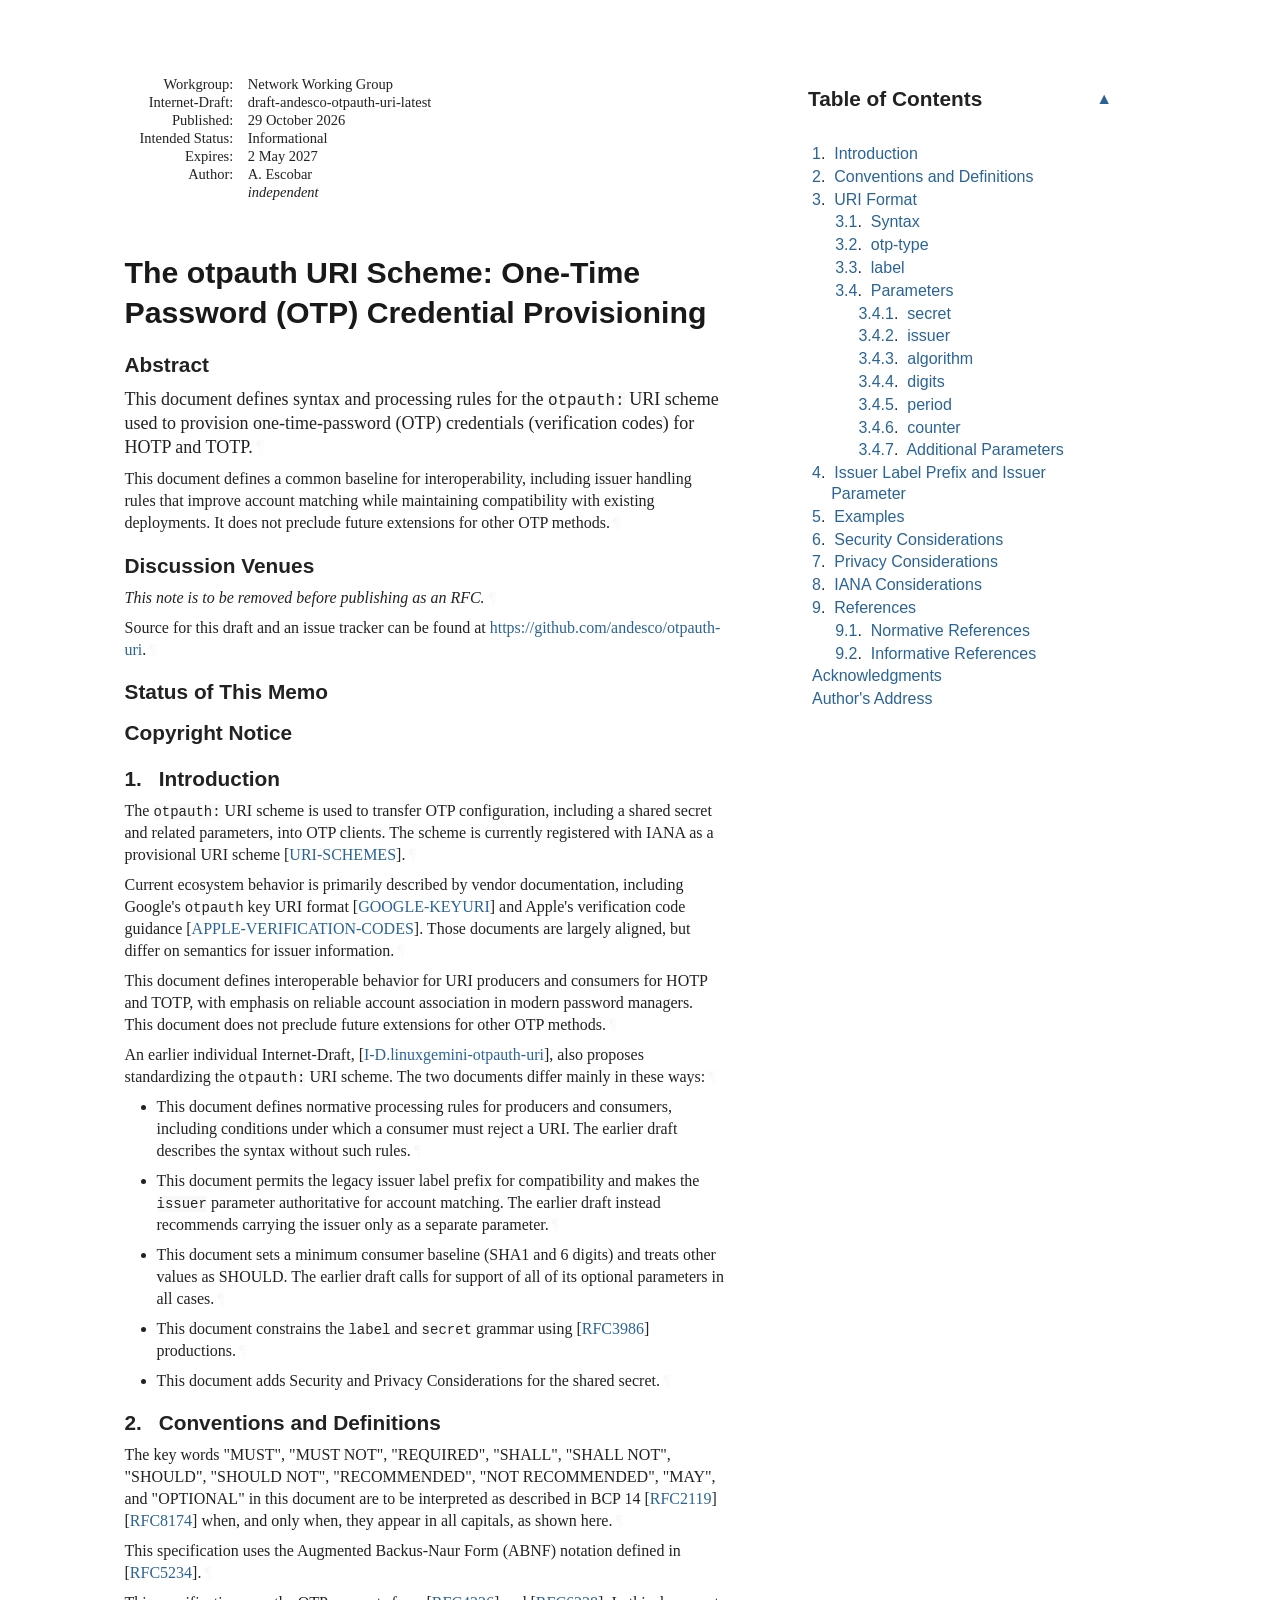
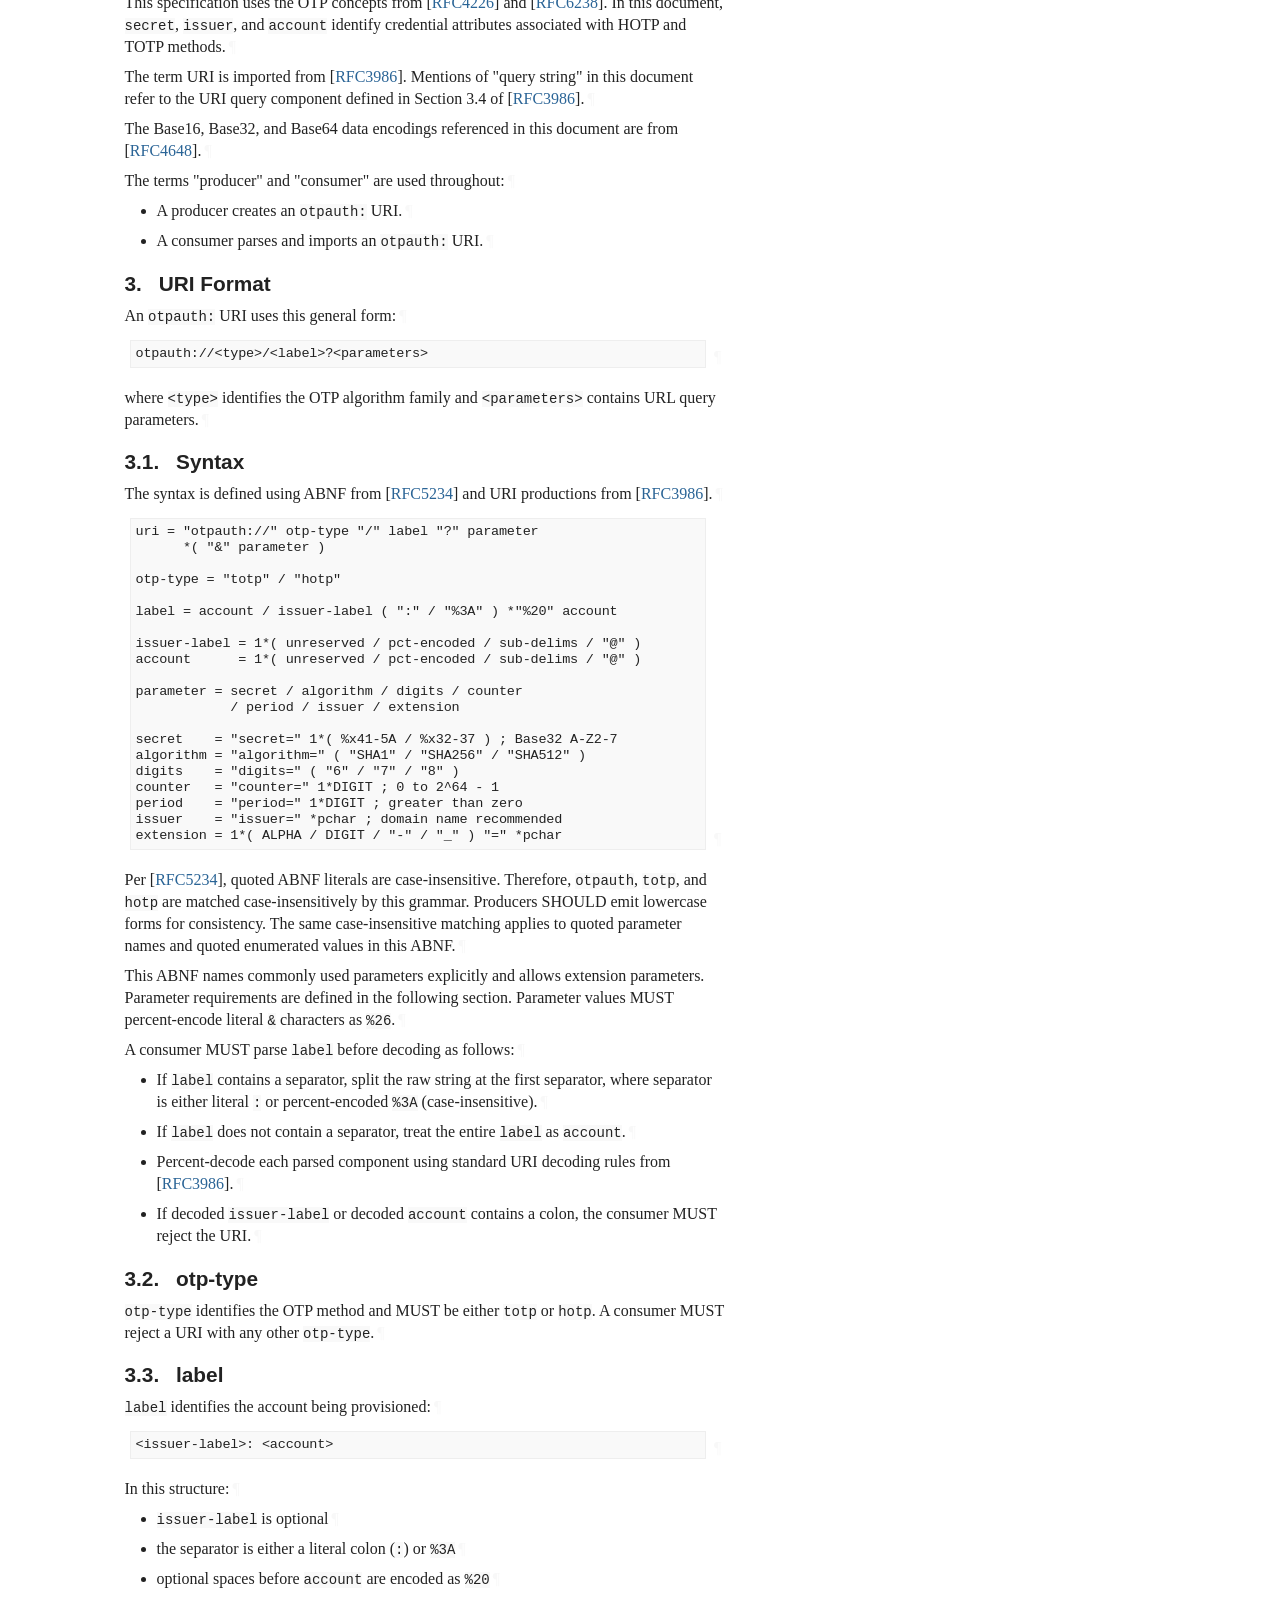
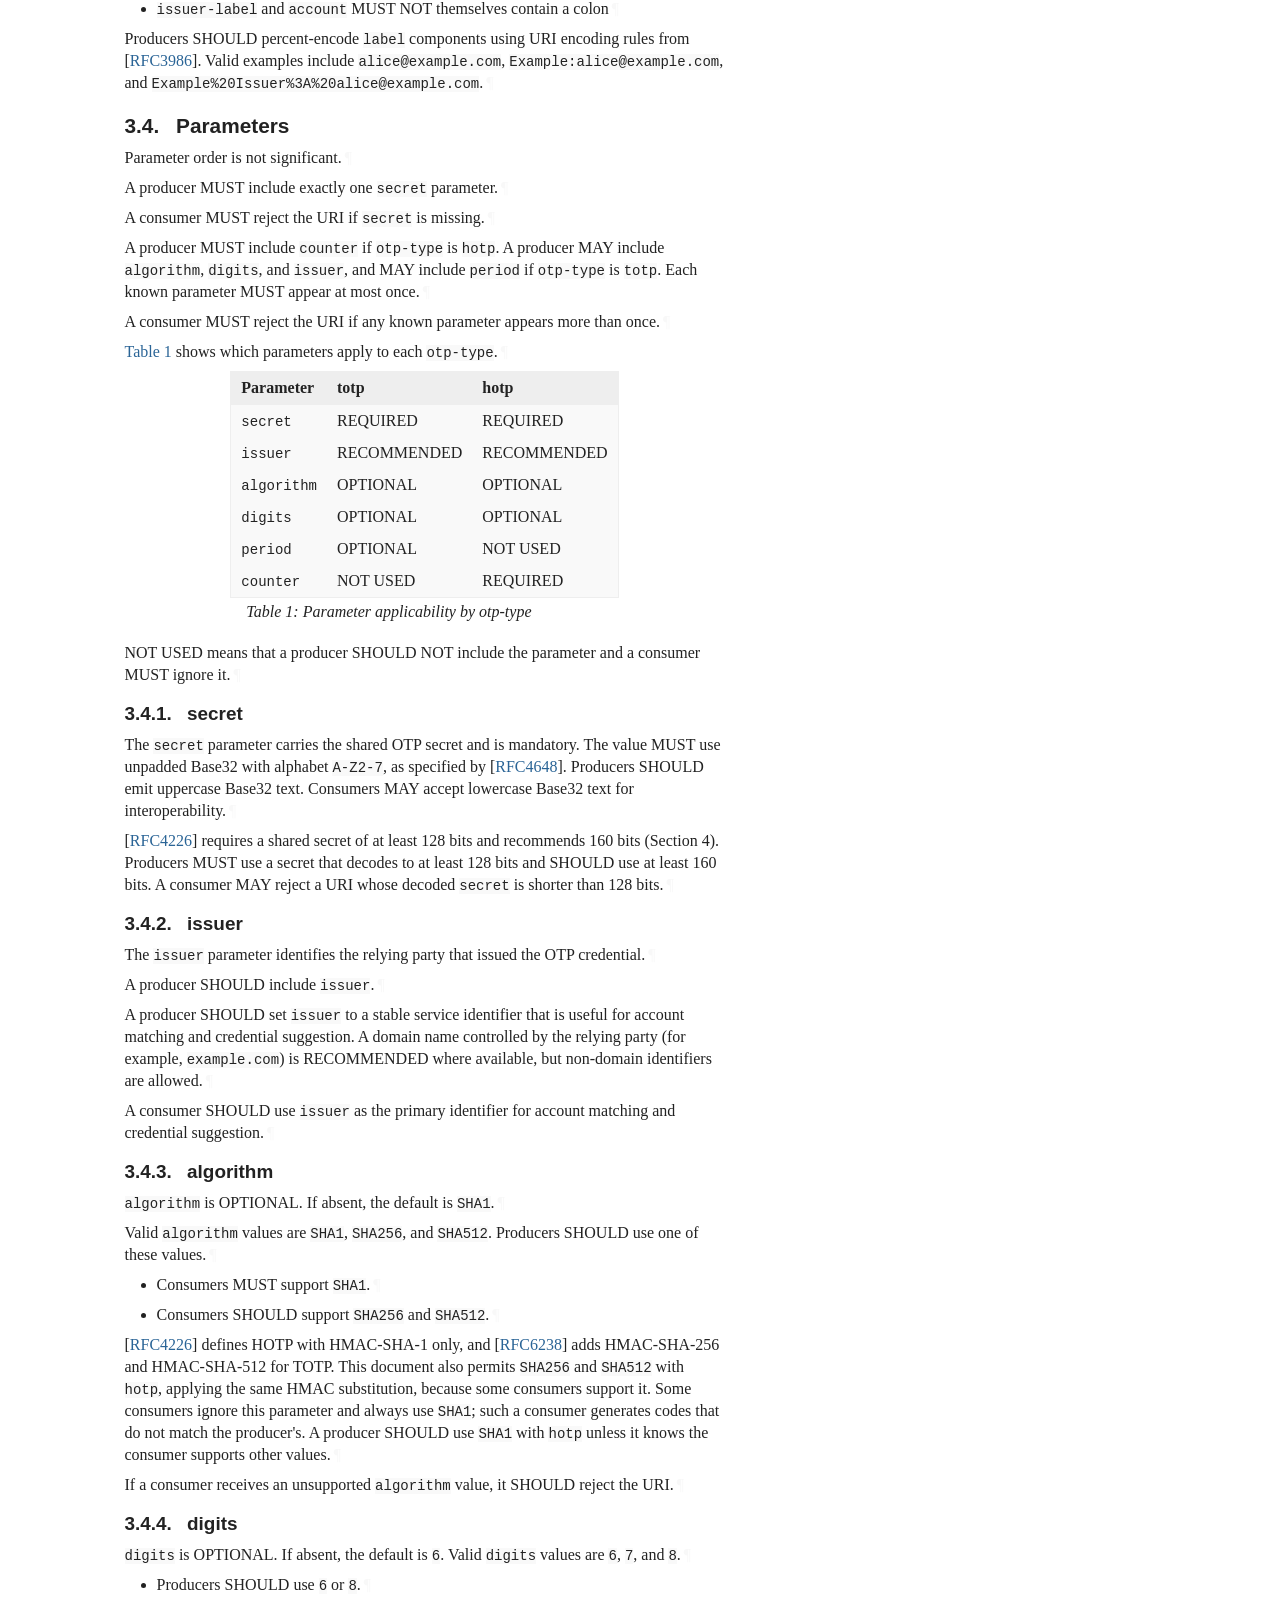
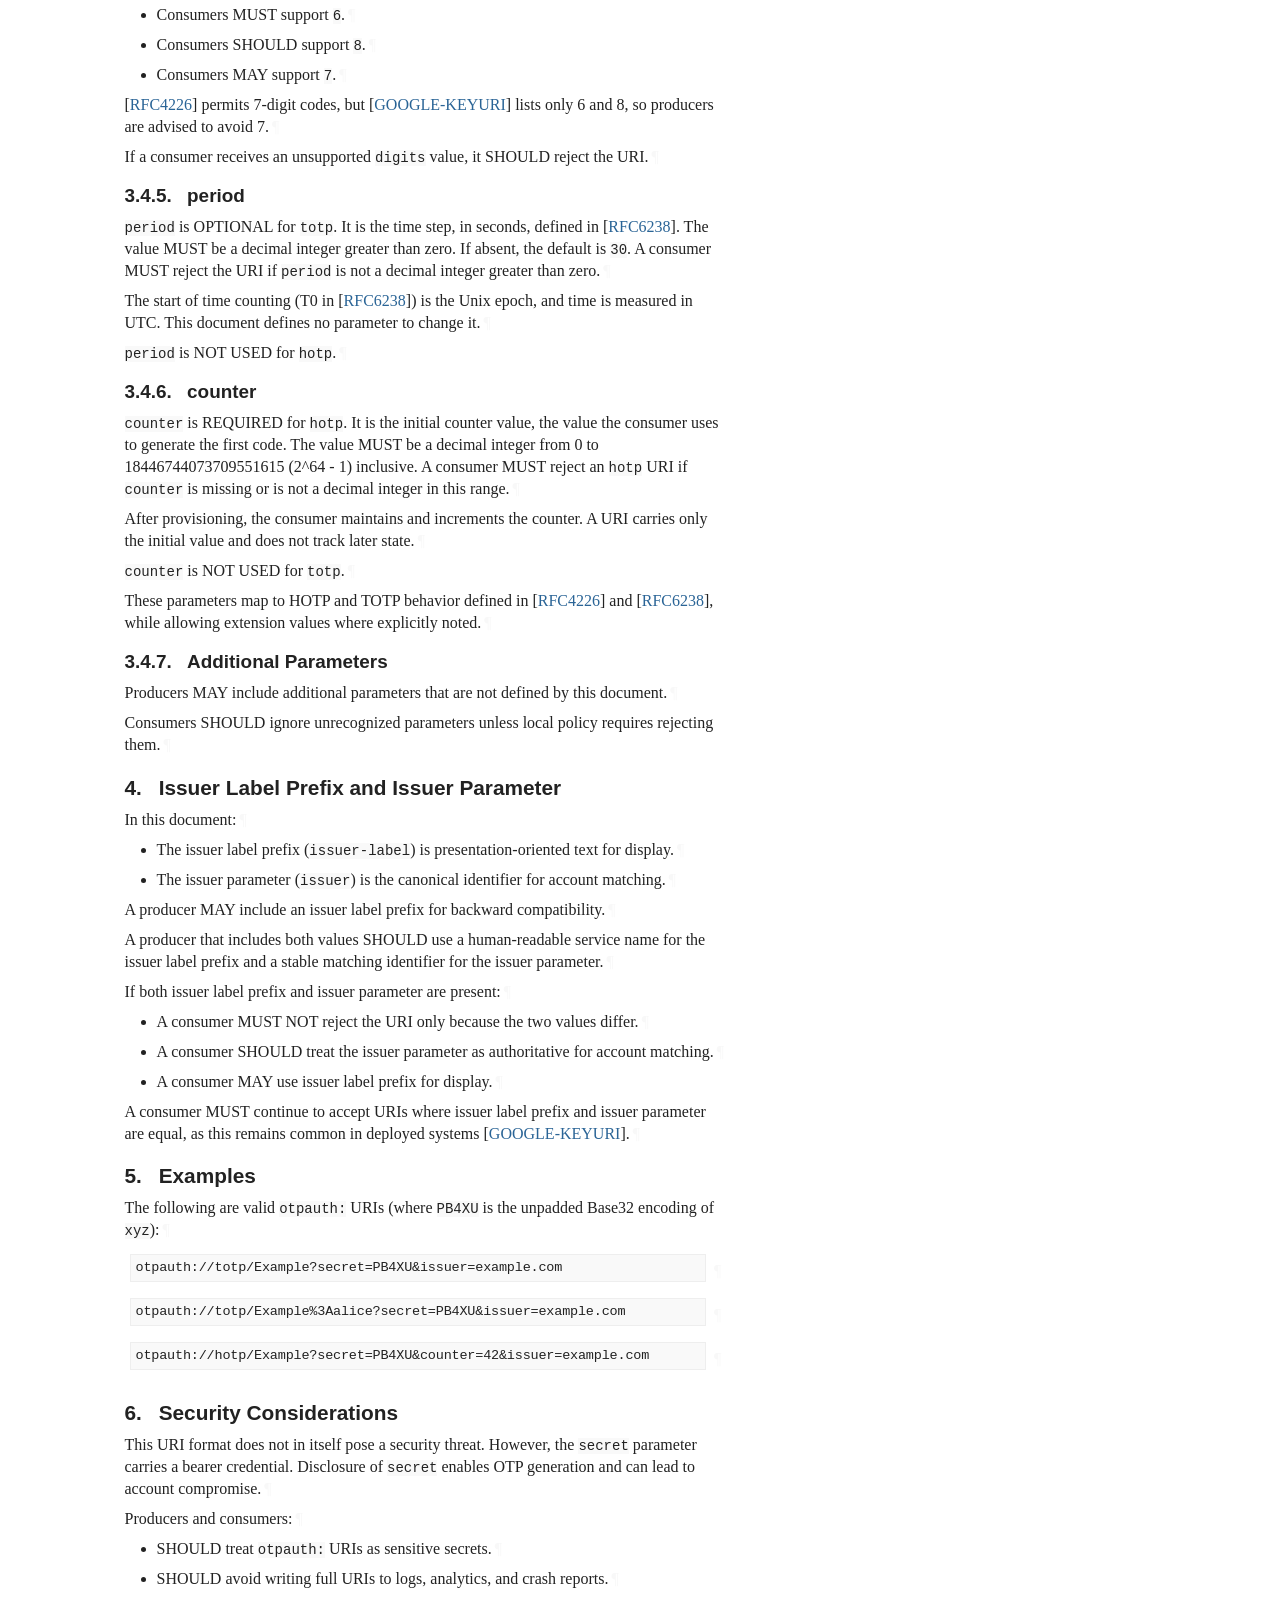
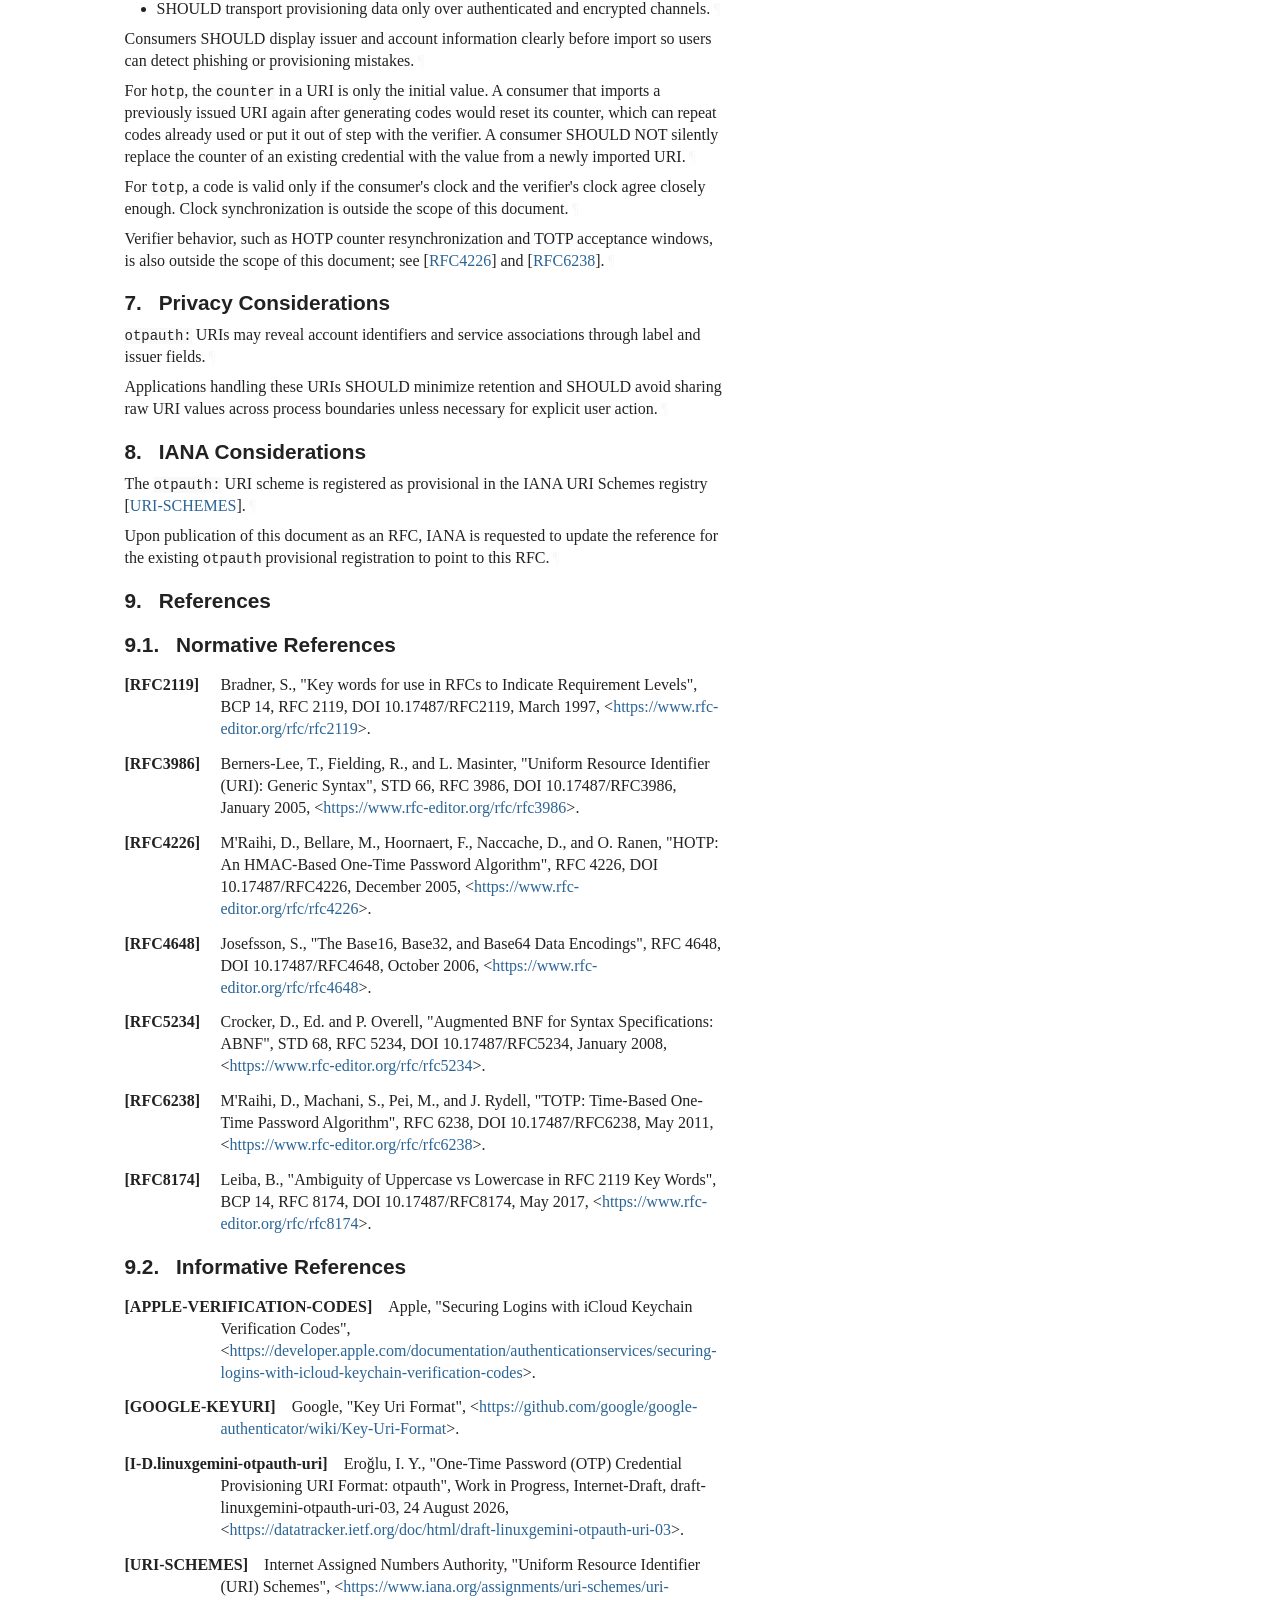
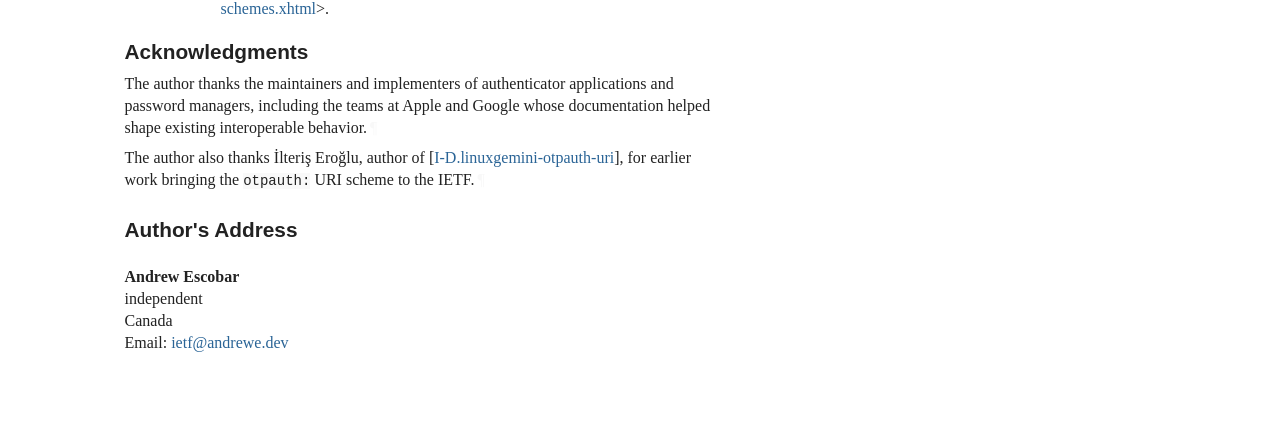
==== commit e4c79303: "Script updating gh-pages from 1daded1. [ci skip]" ====
--- a/draft-andesco-otpauth-uri.html
+++ b/draft-andesco-otpauth-uri.html
@@ -4,7 +4,7 @@
 <meta charset="utf-8">
 <meta content="Common,Latin" name="scripts">
 <meta content="initial-scale=1.0" name="viewport">
-<title>The "otpauth" URI Scheme: One-Time Password (OTP) Credential Provisioning</title>
+<title>The otpauth URI Scheme: One-Time Password (OTP) Credential Provisioning</title>
 <meta content="Andrew Escobar" name="author">
 <meta content="
        This document defines syntax and processing rules for the  otpauth:  URI
@@ -1081,7 +1081,7 @@
 </dd>
 </dl>
 </div>
-<h1 id="title">The "otpauth" URI Scheme: One-Time Password (OTP) Credential Provisioning</h1>
+<h1 id="title">The otpauth URI Scheme: One-Time Password (OTP) Credential Provisioning</h1>
 <section id="section-abstract">
       <h2 id="abstract"><a href="#abstract" class="selfRef">Abstract</a></h2>
 <p id="section-abstract-1">This document defines syntax and processing rules for the <code>otpauth:</code> URI
@@ -1320,9 +1320,7 @@
 
 otp-type = "totp" / "hotp"
 
-label = issuer-label ( ":" / "%3A" ) *"%20" account
-        / issuer-label
-        / account
+label = account / issuer-label ( ":" / "%3A" ) *"%20" account
 
 issuer-label = 1*( unreserved / pct-encoded / sub-delims / "@" )
 account      = 1*( unreserved / pct-encoded / sub-delims / "@" )
@@ -1332,9 +1330,9 @@
 
 secret    = "secret=" 1*( %x41-5A / %x32-37 ) ; Base32 A-Z2-7
 algorithm = "algorithm=" ( "SHA1" / "SHA256" / "SHA512" )
-digits    = "digits=" ( "6" / "8" )
-counter   = "counter=" 1*DIGIT
-period    = "period=" 1*DIGIT
+digits    = "digits=" ( "6" / "7" / "8" )
+counter   = "counter=" 1*DIGIT ; 0 to 2^64 - 1
+period    = "period=" 1*DIGIT ; greater than zero
 issuer    = "issuer=" *pchar ; domain name recommended
 extension = 1*( ALPHA / DIGIT / "-" / "_" ) "=" *pchar
 </pre><a href="#section-3.1-2" class="pilcrow">¶</a>
@@ -1363,7 +1361,7 @@
         <h3 id="name-otp-type">
 <a href="#section-3.2" class="section-number selfRef">3.2. </a><a href="#name-otp-type" class="section-name selfRef">otp-type</a>
         </h3>
-<p id="section-3.2-1"><code>otp-type</code> identifies the OTP method and MUST be either <code>totp</code> or <code>hotp</code>.<a href="#section-3.2-1" class="pilcrow">¶</a></p>
+<p id="section-3.2-1"><code>otp-type</code> identifies the OTP method and MUST be either <code>totp</code> or <code>hotp</code>. A consumer MUST reject a URI with any other <code>otp-type</code>.<a href="#section-3.2-1" class="pilcrow">¶</a></p>
 </section>
 </div>
 <div id="label">
@@ -1403,14 +1401,76 @@
 <p id="section-3.4-1">Parameter order is not significant.<a href="#section-3.4-1" class="pilcrow">¶</a></p>
 <p id="section-3.4-2">A producer MUST include exactly one <code>secret</code> parameter.<a href="#section-3.4-2" class="pilcrow">¶</a></p>
 <p id="section-3.4-3">A consumer MUST reject the URI if <code>secret</code> is missing.<a href="#section-3.4-3" class="pilcrow">¶</a></p>
-<p id="section-3.4-4">A producer MAY include <code>algorithm</code>, <code>digits</code>, <code>counter</code>, <code>period</code>, and <code>issuer</code>; each known parameter MUST appear at most once.<a href="#section-3.4-4" class="pilcrow">¶</a></p>
+<p id="section-3.4-4">A producer MUST include <code>counter</code> if <code>otp-type</code> is <code>hotp</code>. A producer MAY include <code>algorithm</code>, <code>digits</code>, and <code>issuer</code>, and MAY include <code>period</code> if <code>otp-type</code> is <code>totp</code>. Each known parameter MUST appear at most once.<a href="#section-3.4-4" class="pilcrow">¶</a></p>
 <p id="section-3.4-5">A consumer MUST reject the URI if any known parameter appears more than once.<a href="#section-3.4-5" class="pilcrow">¶</a></p>
+<p id="section-3.4-6"><a href="#param-applicability" class="auto internal xref">Table 1</a> shows which parameters apply to each <code>otp-type</code>.<a href="#section-3.4-6" class="pilcrow">¶</a></p>
+<span id="name-parameter-applicability-by-"></span><div id="param-applicability">
+<table class="center" id="table-1">
+          <caption>
+<a href="#table-1" class="selfRef">Table 1</a>:
+<a href="#name-parameter-applicability-by-" class="selfRef">Parameter applicability by otp-type</a>
+          </caption>
+<thead>
+            <tr>
+              <th class="text-left" rowspan="1" colspan="1">Parameter</th>
+              <th class="text-left" rowspan="1" colspan="1">totp</th>
+              <th class="text-left" rowspan="1" colspan="1">hotp</th>
+            </tr>
+          </thead>
+          <tbody>
+            <tr>
+              <td class="text-left" rowspan="1" colspan="1">
+                <code>secret</code>
+</td>
+              <td class="text-left" rowspan="1" colspan="1">REQUIRED</td>
+              <td class="text-left" rowspan="1" colspan="1">REQUIRED</td>
+            </tr>
+            <tr>
+              <td class="text-left" rowspan="1" colspan="1">
+                <code>issuer</code>
+</td>
+              <td class="text-left" rowspan="1" colspan="1">RECOMMENDED</td>
+              <td class="text-left" rowspan="1" colspan="1">RECOMMENDED</td>
+            </tr>
+            <tr>
+              <td class="text-left" rowspan="1" colspan="1">
+                <code>algorithm</code>
+</td>
+              <td class="text-left" rowspan="1" colspan="1">OPTIONAL</td>
+              <td class="text-left" rowspan="1" colspan="1">OPTIONAL</td>
+            </tr>
+            <tr>
+              <td class="text-left" rowspan="1" colspan="1">
+                <code>digits</code>
+</td>
+              <td class="text-left" rowspan="1" colspan="1">OPTIONAL</td>
+              <td class="text-left" rowspan="1" colspan="1">OPTIONAL</td>
+            </tr>
+            <tr>
+              <td class="text-left" rowspan="1" colspan="1">
+                <code>period</code>
+</td>
+              <td class="text-left" rowspan="1" colspan="1">OPTIONAL</td>
+              <td class="text-left" rowspan="1" colspan="1">NOT USED</td>
+            </tr>
+            <tr>
+              <td class="text-left" rowspan="1" colspan="1">
+                <code>counter</code>
+</td>
+              <td class="text-left" rowspan="1" colspan="1">NOT USED</td>
+              <td class="text-left" rowspan="1" colspan="1">REQUIRED</td>
+            </tr>
+          </tbody>
+        </table>
+</div>
+<p id="section-3.4-8">NOT USED means that a producer SHOULD NOT include the parameter and a consumer MUST ignore it.<a href="#section-3.4-8" class="pilcrow">¶</a></p>
 <div id="secret">
 <section id="section-3.4.1">
           <h4 id="name-secret">
 <a href="#section-3.4.1" class="section-number selfRef">3.4.1. </a><a href="#name-secret" class="section-name selfRef">secret</a>
           </h4>
 <p id="section-3.4.1-1">The <code>secret</code> parameter carries the shared OTP secret and is mandatory. The value MUST use unpadded Base32 with alphabet <code>A-Z2-7</code>, as specified by <span>[<a href="#RFC4648" class="cite xref">RFC4648</a>]</span>. Producers SHOULD emit uppercase Base32 text. Consumers MAY accept lowercase Base32 text for interoperability.<a href="#section-3.4.1-1" class="pilcrow">¶</a></p>
+<p id="section-3.4.1-2"><span>[<a href="#RFC4226" class="cite xref">RFC4226</a>]</span> requires a shared secret of at least 128 bits and recommends 160 bits (Section 4). Producers MUST use a secret that decodes to at least 128 bits and SHOULD use at least 160 bits. A consumer MAY reject a URI whose decoded <code>secret</code> is shorter than 128 bits.<a href="#section-3.4.1-2" class="pilcrow">¶</a></p>
 </section>
 </div>
 <div id="issuer">
@@ -1439,7 +1499,7 @@
               <p id="section-3.4.3-3.2.1">Consumers SHOULD support <code>SHA256</code> and <code>SHA512</code>.<a href="#section-3.4.3-3.2.1" class="pilcrow">¶</a></p>
 </li>
           </ul>
-<p id="section-3.4.3-4">For <code>hotp</code> URIs, <span>[<a href="#RFC4226" class="cite xref">RFC4226</a>]</span> defines HOTP with HMAC-SHA-1, so <code>SHA1</code> is RECOMMENDED for maximum compatibility.<a href="#section-3.4.3-4" class="pilcrow">¶</a></p>
+<p id="section-3.4.3-4"><span>[<a href="#RFC4226" class="cite xref">RFC4226</a>]</span> defines HOTP with HMAC-SHA-1 only, and <span>[<a href="#RFC6238" class="cite xref">RFC6238</a>]</span> adds HMAC-SHA-256 and HMAC-SHA-512 for TOTP. This document also permits <code>SHA256</code> and <code>SHA512</code> with <code>hotp</code>, applying the same HMAC substitution, because some consumers support it. Some consumers ignore this parameter and always use <code>SHA1</code>; such a consumer generates codes that do not match the producer's. A producer SHOULD use <code>SHA1</code> with <code>hotp</code> unless it knows the consumer supports other values.<a href="#section-3.4.3-4" class="pilcrow">¶</a></p>
 <p id="section-3.4.3-5">If a consumer receives an unsupported <code>algorithm</code> value, it SHOULD reject the URI.<a href="#section-3.4.3-5" class="pilcrow">¶</a></p>
 </section>
 </div>
@@ -1448,7 +1508,7 @@
           <h4 id="name-digits">
 <a href="#section-3.4.4" class="section-number selfRef">3.4.4. </a><a href="#name-digits" class="section-name selfRef">digits</a>
           </h4>
-<p id="section-3.4.4-1"><code>digits</code> is OPTIONAL. If absent, the default is <code>6</code>. Valid <code>digits</code> values are <code>6</code> and <code>8</code>.<a href="#section-3.4.4-1" class="pilcrow">¶</a></p>
+<p id="section-3.4.4-1"><code>digits</code> is OPTIONAL. If absent, the default is <code>6</code>. Valid <code>digits</code> values are <code>6</code>, <code>7</code>, and <code>8</code>.<a href="#section-3.4.4-1" class="pilcrow">¶</a></p>
 <ul class="normal">
 <li class="normal" id="section-3.4.4-2.1">
               <p id="section-3.4.4-2.1.1">Producers SHOULD use <code>6</code> or <code>8</code>.<a href="#section-3.4.4-2.1.1" class="pilcrow">¶</a></p>
@@ -1459,8 +1519,12 @@
             <li class="normal" id="section-3.4.4-2.3">
               <p id="section-3.4.4-2.3.1">Consumers SHOULD support <code>8</code>.<a href="#section-3.4.4-2.3.1" class="pilcrow">¶</a></p>
 </li>
+            <li class="normal" id="section-3.4.4-2.4">
+              <p id="section-3.4.4-2.4.1">Consumers MAY support <code>7</code>.<a href="#section-3.4.4-2.4.1" class="pilcrow">¶</a></p>
+</li>
           </ul>
-<p id="section-3.4.4-3">If a consumer receives an unsupported <code>digits</code> value, it SHOULD reject the URI.<a href="#section-3.4.4-3" class="pilcrow">¶</a></p>
+<p id="section-3.4.4-3"><span>[<a href="#RFC4226" class="cite xref">RFC4226</a>]</span> permits 7-digit codes, but <span>[<a href="#GOOGLE-KEYURI" class="cite xref">GOOGLE-KEYURI</a>]</span> lists only 6 and 8, so producers are advised to avoid 7.<a href="#section-3.4.4-3" class="pilcrow">¶</a></p>
+<p id="section-3.4.4-4">If a consumer receives an unsupported <code>digits</code> value, it SHOULD reject the URI.<a href="#section-3.4.4-4" class="pilcrow">¶</a></p>
 </section>
 </div>
 <div id="period">
@@ -1468,7 +1532,9 @@
           <h4 id="name-period">
 <a href="#section-3.4.5" class="section-number selfRef">3.4.5. </a><a href="#name-period" class="section-name selfRef">period</a>
           </h4>
-<p id="section-3.4.5-1"><code>period</code> is OPTIONAL for <code>totp</code>. If absent, the default is <code>30</code>. It MUST be ignored for <code>hotp</code>.<a href="#section-3.4.5-1" class="pilcrow">¶</a></p>
+<p id="section-3.4.5-1"><code>period</code> is OPTIONAL for <code>totp</code>. It is the time step, in seconds, defined in <span>[<a href="#RFC6238" class="cite xref">RFC6238</a>]</span>. The value MUST be a decimal integer greater than zero. If absent, the default is <code>30</code>. A consumer MUST reject the URI if <code>period</code> is not a decimal integer greater than zero.<a href="#section-3.4.5-1" class="pilcrow">¶</a></p>
+<p id="section-3.4.5-2">The start of time counting (T0 in <span>[<a href="#RFC6238" class="cite xref">RFC6238</a>]</span>) is the Unix epoch, and time is measured in UTC. This document defines no parameter to change it.<a href="#section-3.4.5-2" class="pilcrow">¶</a></p>
+<p id="section-3.4.5-3"><code>period</code> is NOT USED for <code>hotp</code>.<a href="#section-3.4.5-3" class="pilcrow">¶</a></p>
 </section>
 </div>
 <div id="counter">
@@ -1476,8 +1542,10 @@
           <h4 id="name-counter">
 <a href="#section-3.4.6" class="section-number selfRef">3.4.6. </a><a href="#name-counter" class="section-name selfRef">counter</a>
           </h4>
-<p id="section-3.4.6-1"><code>counter</code> is REQUIRED for <code>hotp</code> and MUST be ignored for <code>totp</code>.<a href="#section-3.4.6-1" class="pilcrow">¶</a></p>
-<p id="section-3.4.6-2">These parameters map to HOTP and TOTP behavior defined in <span>[<a href="#RFC4226" class="cite xref">RFC4226</a>]</span> and <span>[<a href="#RFC6238" class="cite xref">RFC6238</a>]</span>, while allowing extension values where explicitly noted.<a href="#section-3.4.6-2" class="pilcrow">¶</a></p>
+<p id="section-3.4.6-1"><code>counter</code> is REQUIRED for <code>hotp</code>. It is the initial counter value, the value the consumer uses to generate the first code. The value MUST be a decimal integer from 0 to 18446744073709551615 (2^64 - 1) inclusive. A consumer MUST reject an <code>hotp</code> URI if <code>counter</code> is missing or is not a decimal integer in this range.<a href="#section-3.4.6-1" class="pilcrow">¶</a></p>
+<p id="section-3.4.6-2">After provisioning, the consumer maintains and increments the counter. A URI carries only the initial value and does not track later state.<a href="#section-3.4.6-2" class="pilcrow">¶</a></p>
+<p id="section-3.4.6-3"><code>counter</code> is NOT USED for <code>totp</code>.<a href="#section-3.4.6-3" class="pilcrow">¶</a></p>
+<p id="section-3.4.6-4">These parameters map to HOTP and TOTP behavior defined in <span>[<a href="#RFC4226" class="cite xref">RFC4226</a>]</span> and <span>[<a href="#RFC6238" class="cite xref">RFC6238</a>]</span>, while allowing extension values where explicitly noted.<a href="#section-3.4.6-4" class="pilcrow">¶</a></p>
 </section>
 </div>
 <div id="additional-parameters">
@@ -1566,6 +1634,9 @@
 </li>
       </ul>
 <p id="section-6-4">Consumers SHOULD display issuer and account information clearly before import so users can detect phishing or provisioning mistakes.<a href="#section-6-4" class="pilcrow">¶</a></p>
+<p id="section-6-5">For <code>hotp</code>, the <code>counter</code> in a URI is only the initial value. A consumer that imports a previously issued URI again after generating codes would reset its counter, which can repeat codes already used or put it out of step with the verifier. A consumer SHOULD NOT silently replace the counter of an existing credential with the value from a newly imported URI.<a href="#section-6-5" class="pilcrow">¶</a></p>
+<p id="section-6-6">For <code>totp</code>, a code is valid only if the consumer's clock and the verifier's clock agree closely enough. Clock synchronization is outside the scope of this document.<a href="#section-6-6" class="pilcrow">¶</a></p>
+<p id="section-6-7">Verifier behavior, such as HOTP counter resynchronization and TOTP acceptance windows, is also outside the scope of this document; see <span>[<a href="#RFC4226" class="cite xref">RFC4226</a>]</span> and <span>[<a href="#RFC6238" class="cite xref">RFC6238</a>]</span>.<a href="#section-6-7" class="pilcrow">¶</a></p>
 </section>
 </div>
 <div id="privacy-considerations">
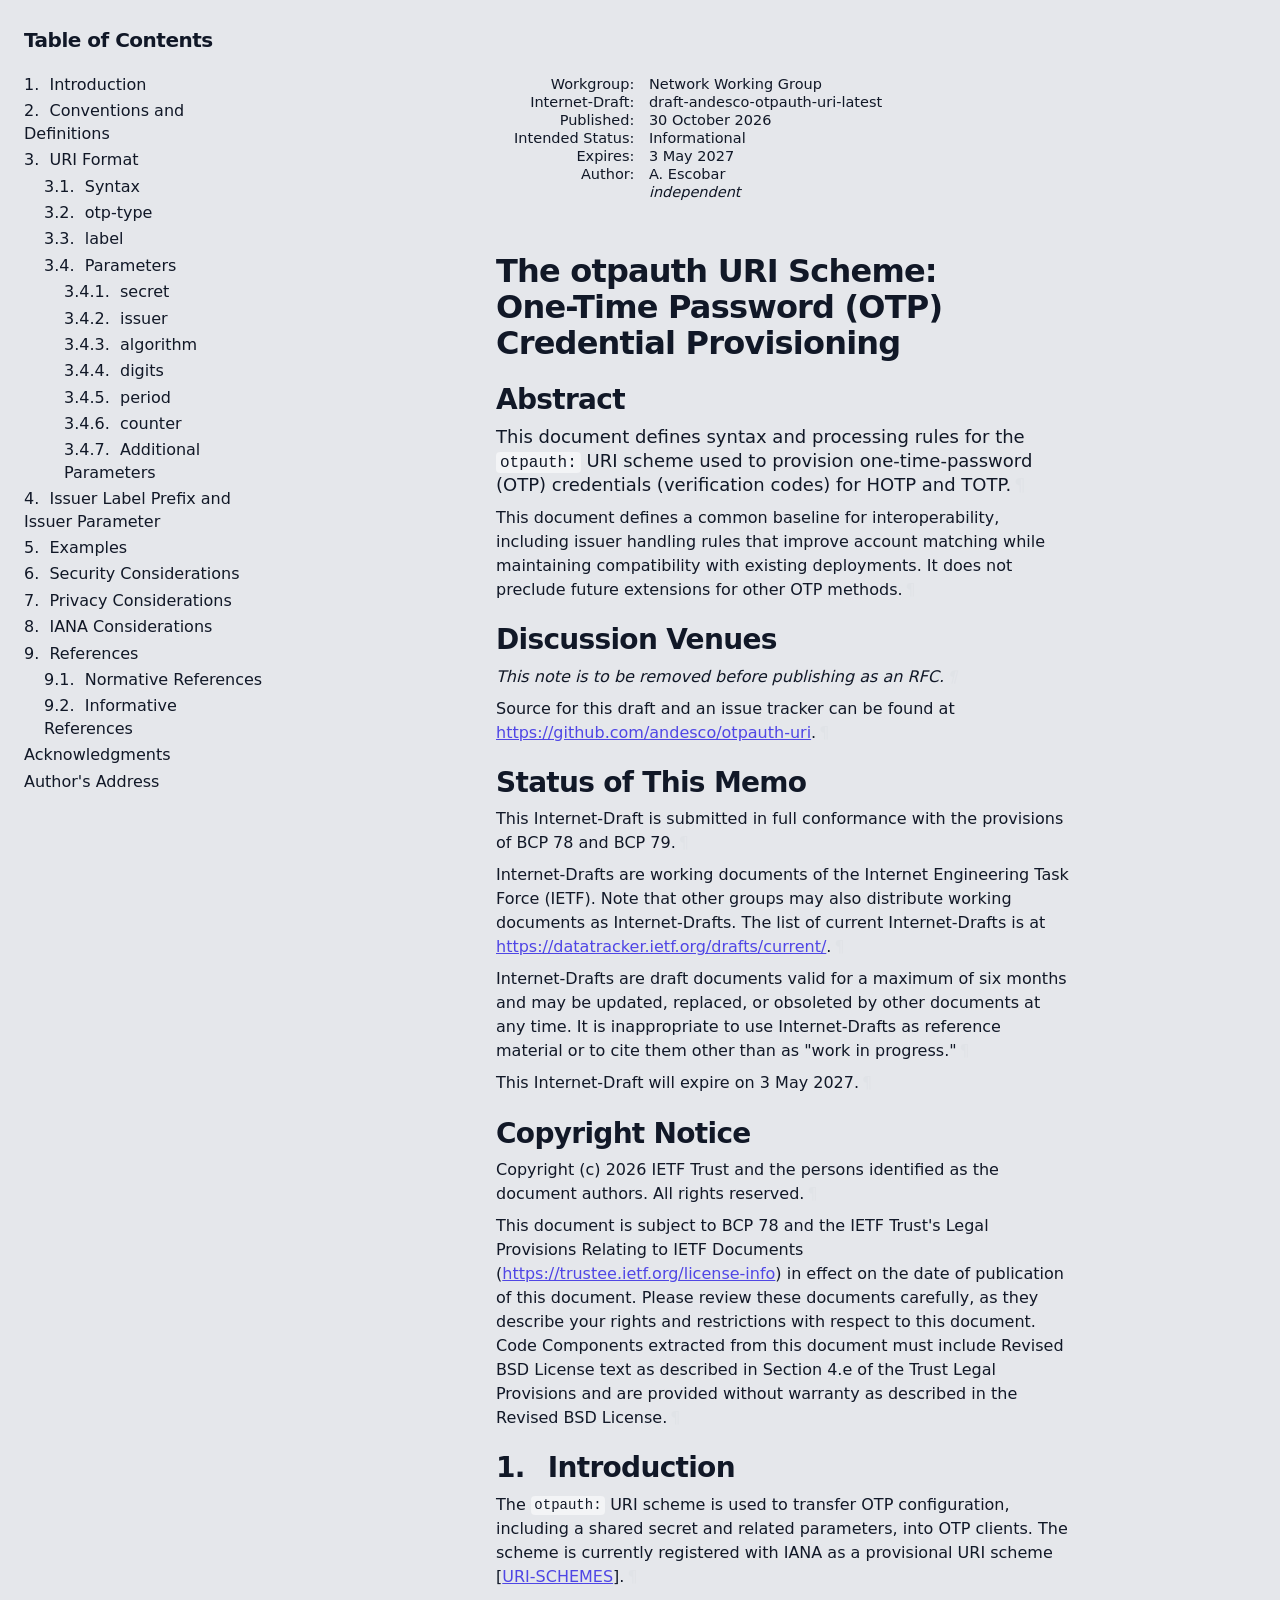
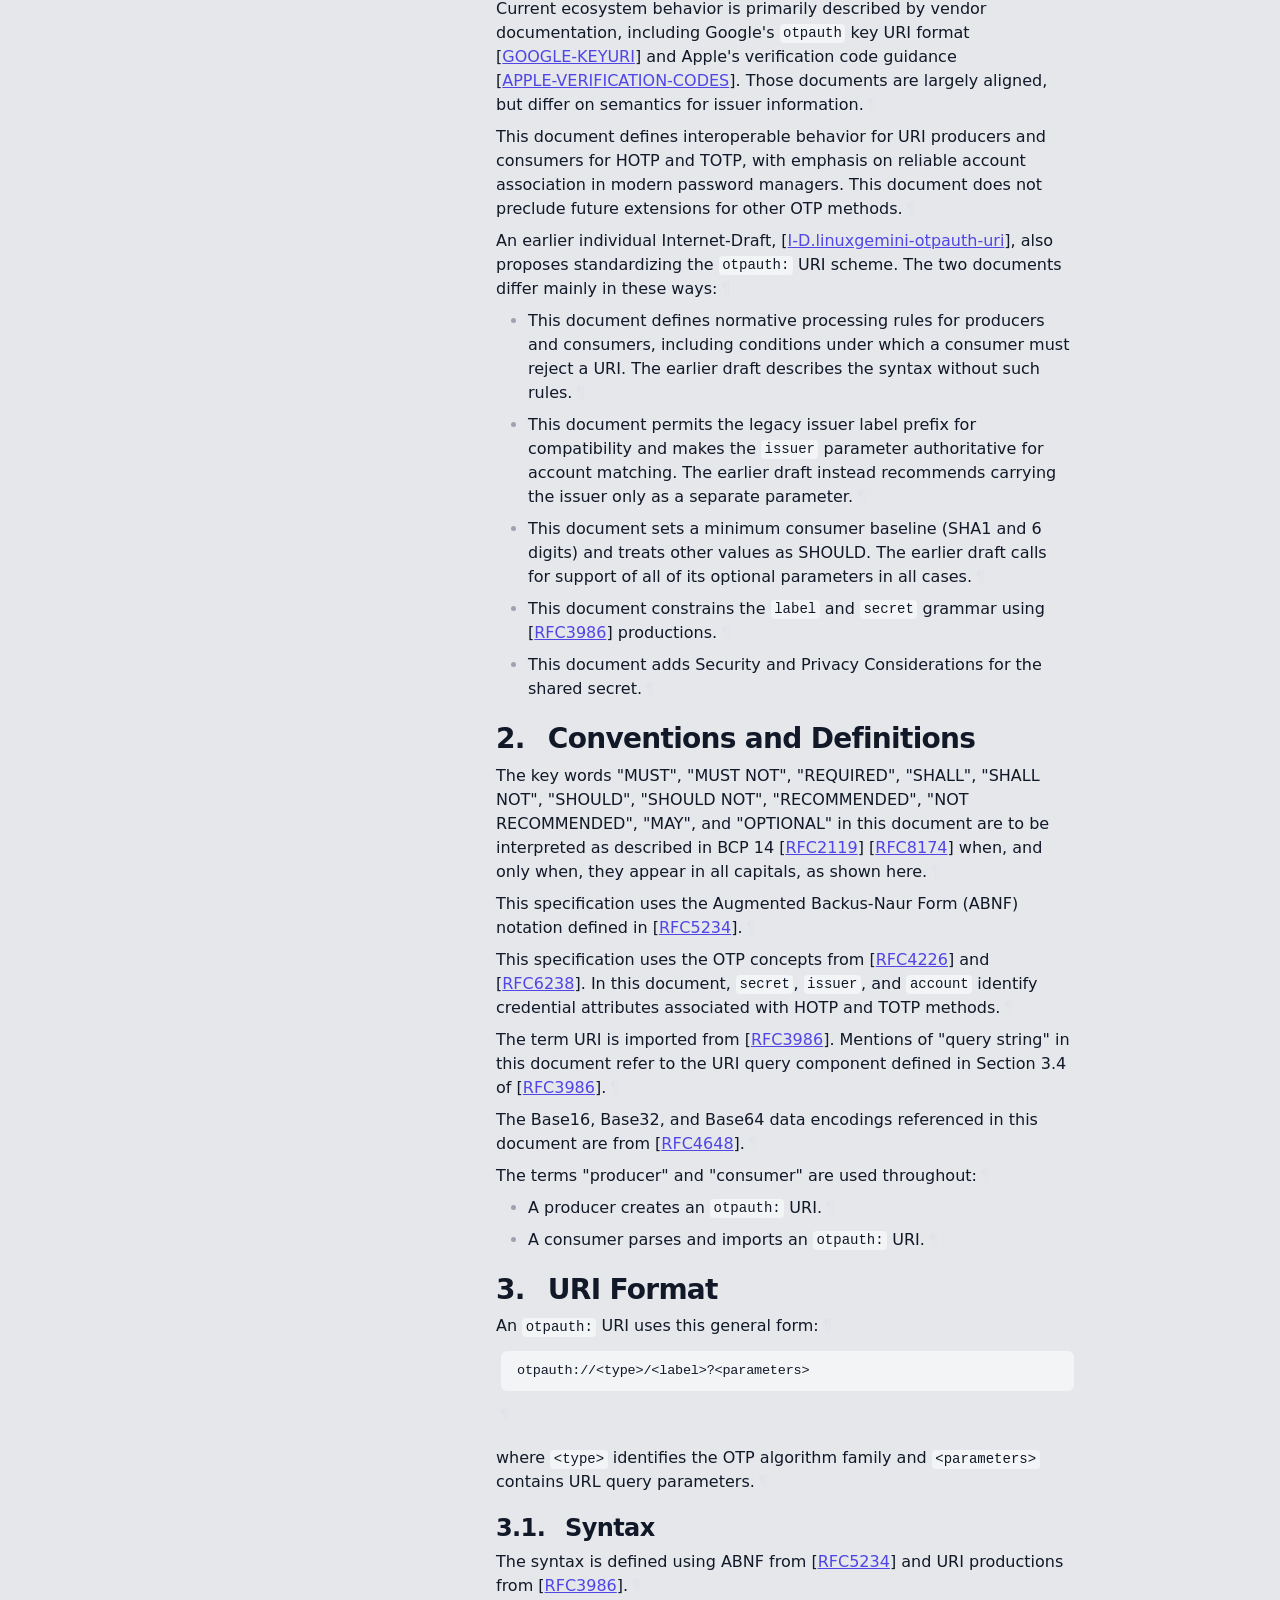
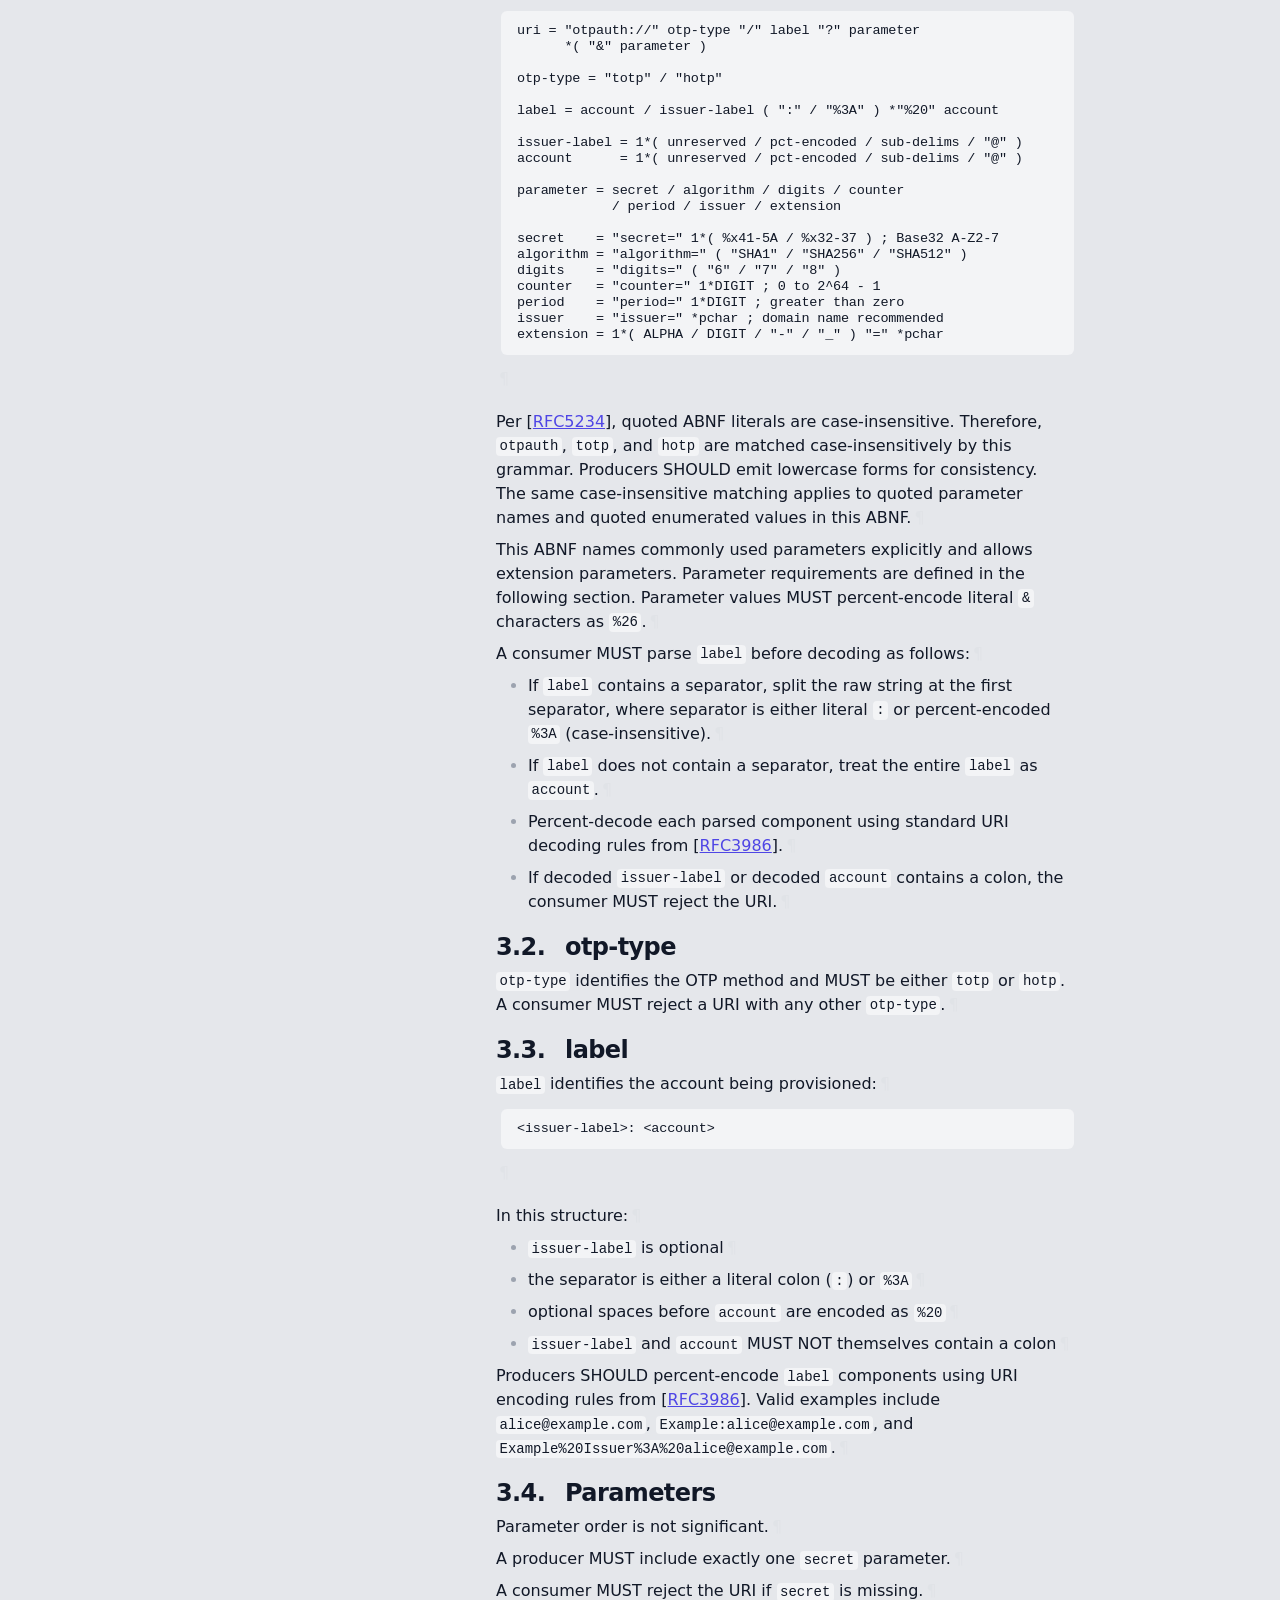
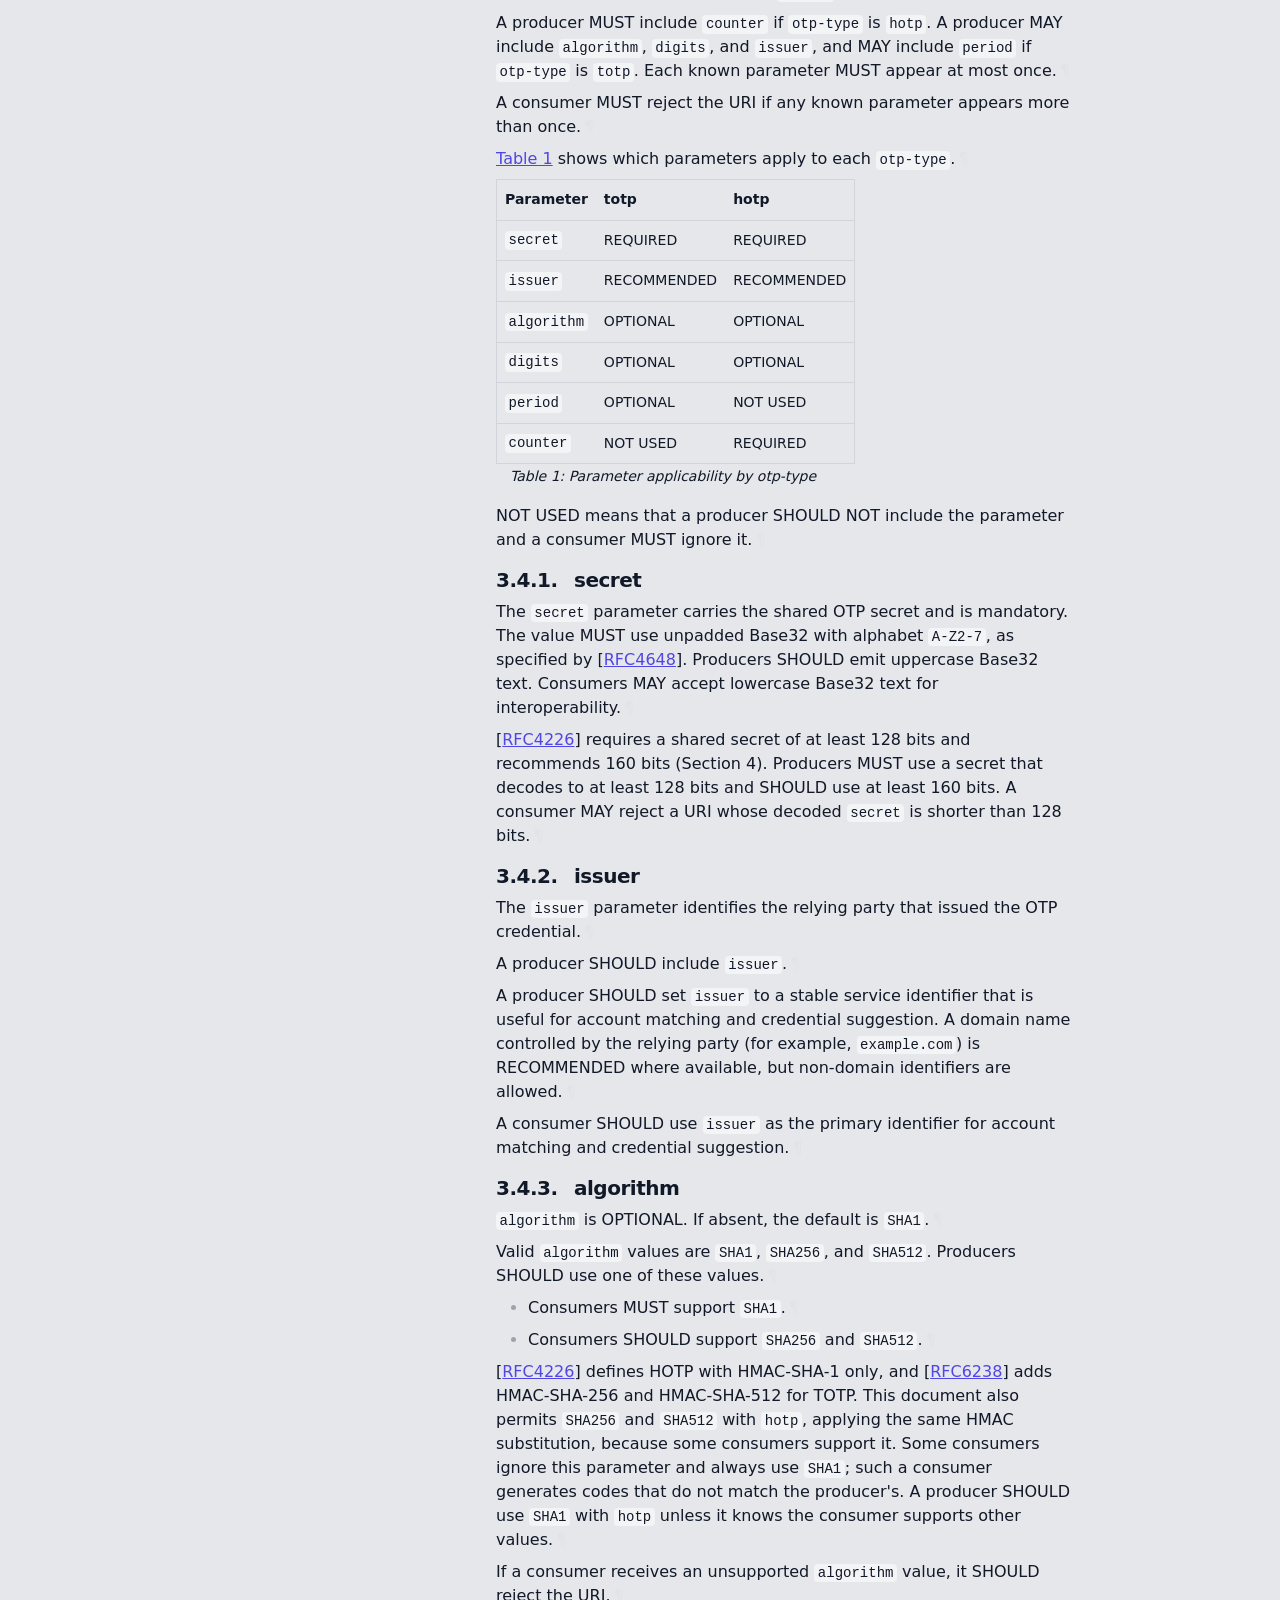
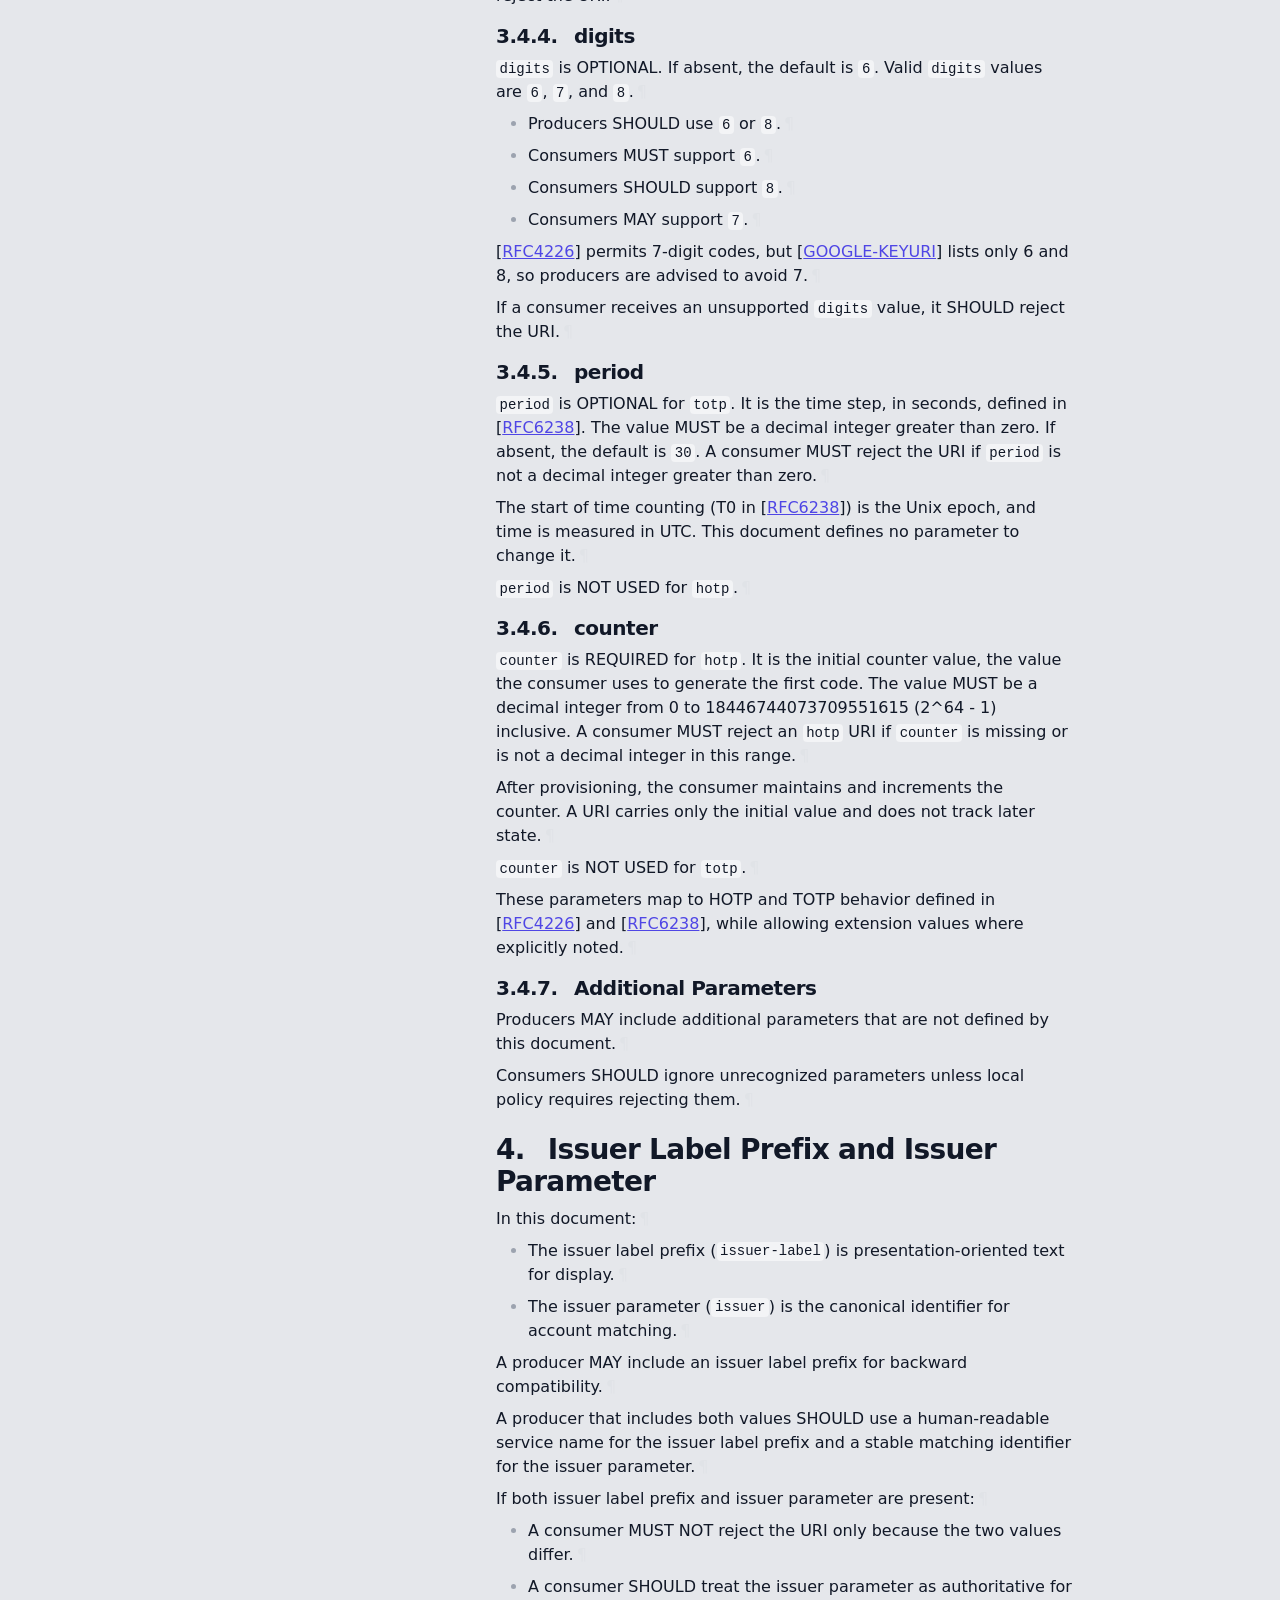
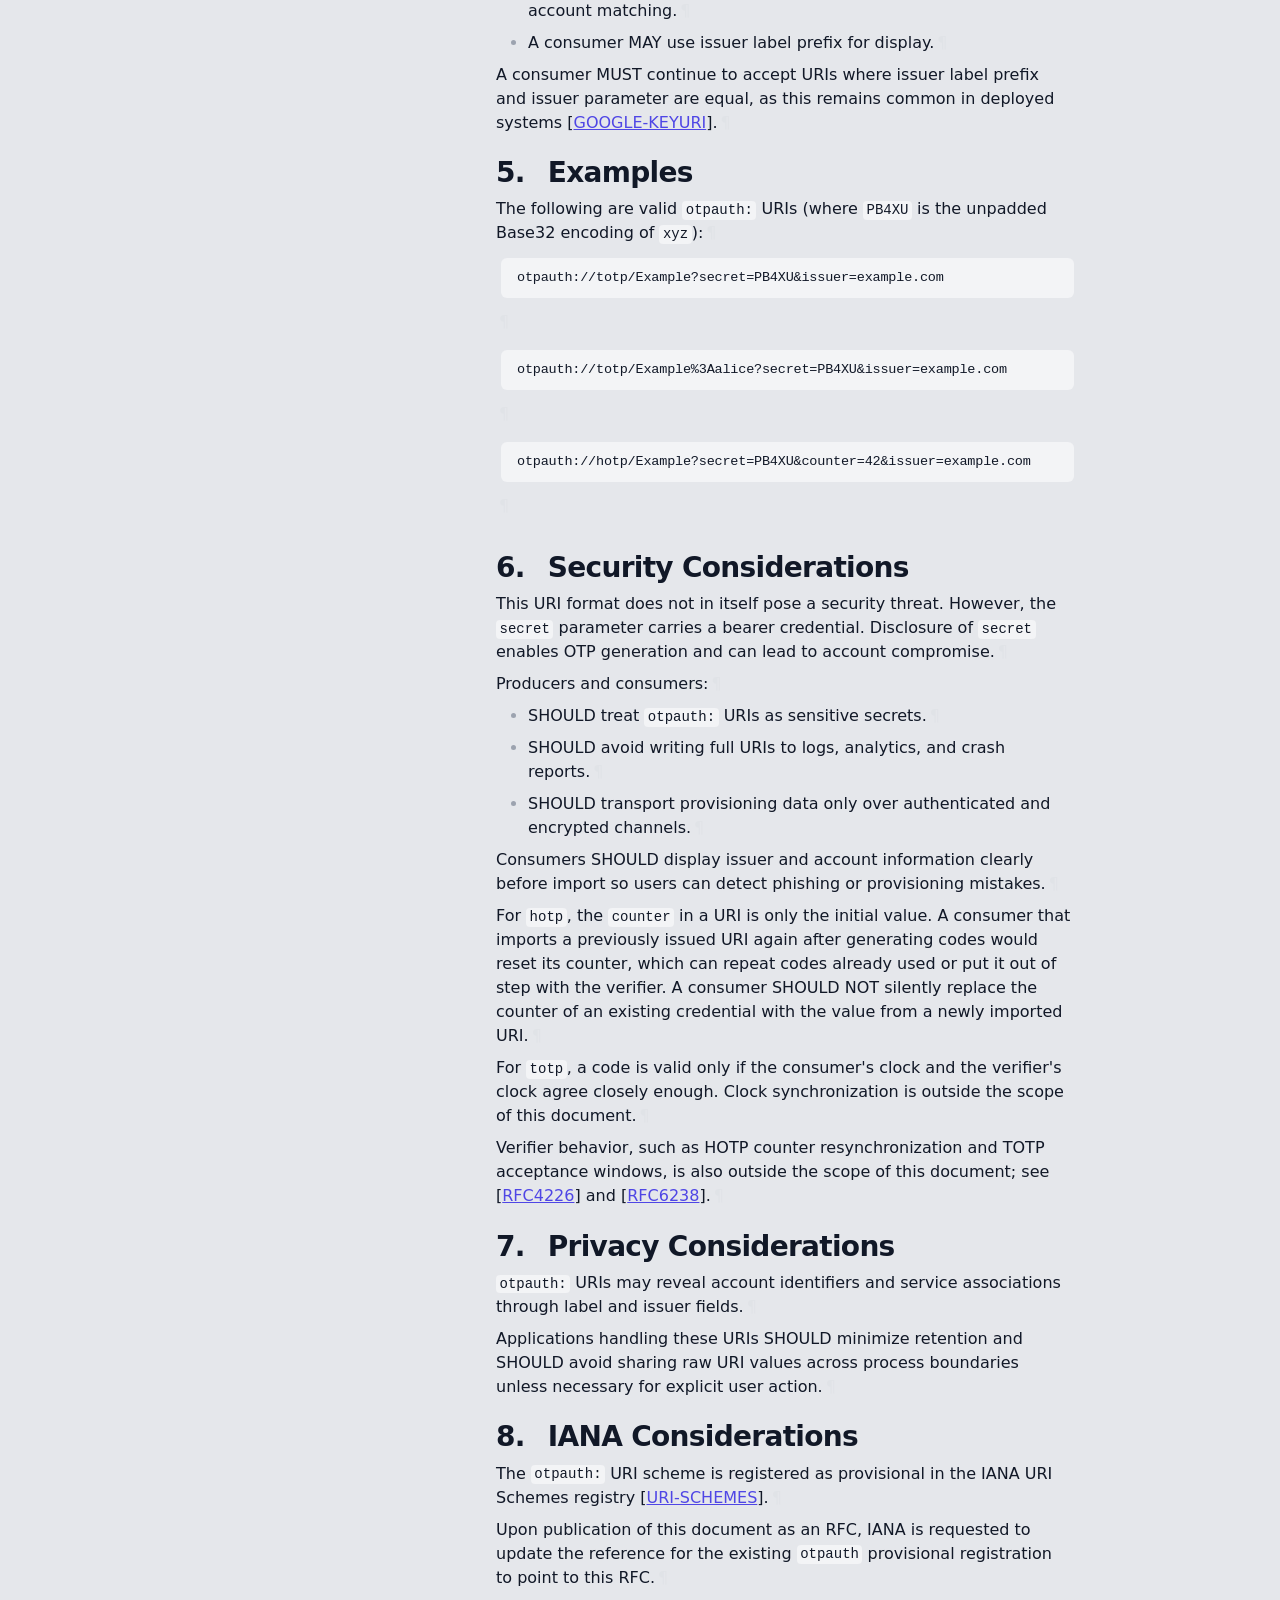
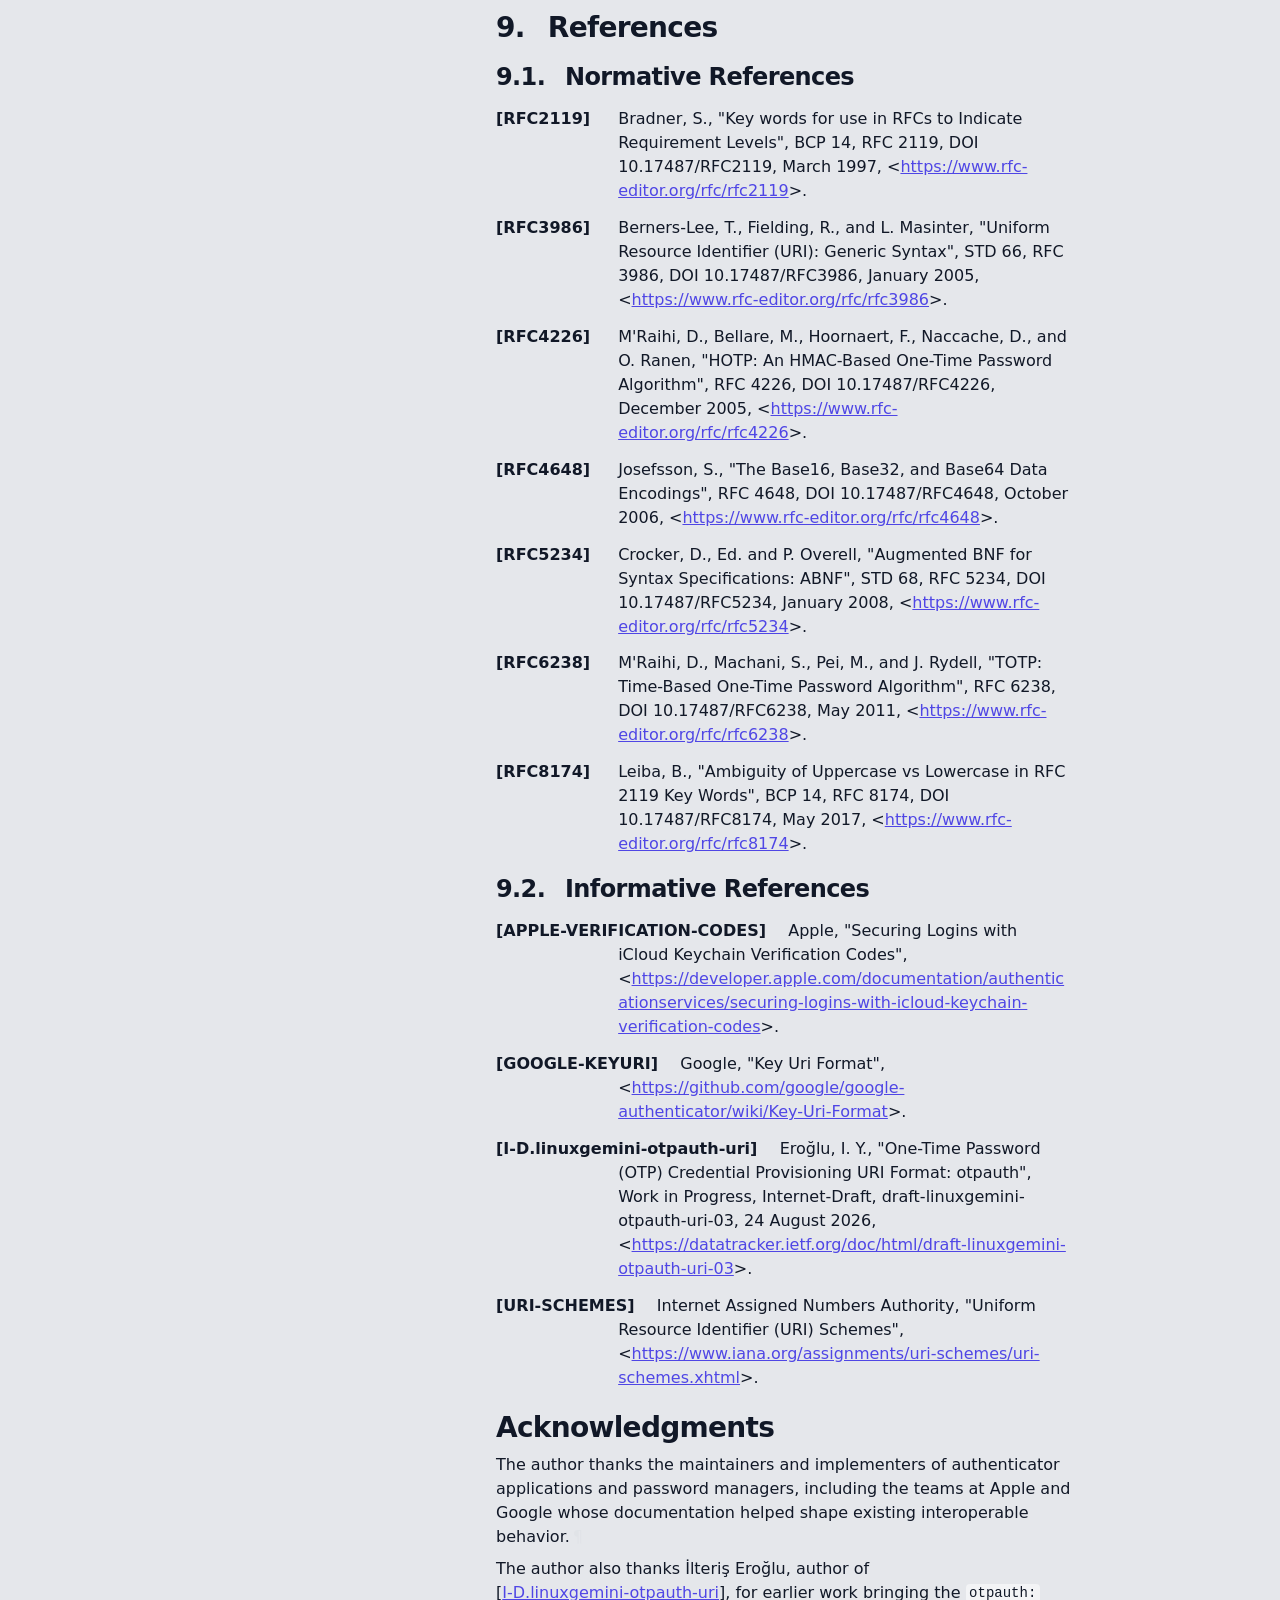
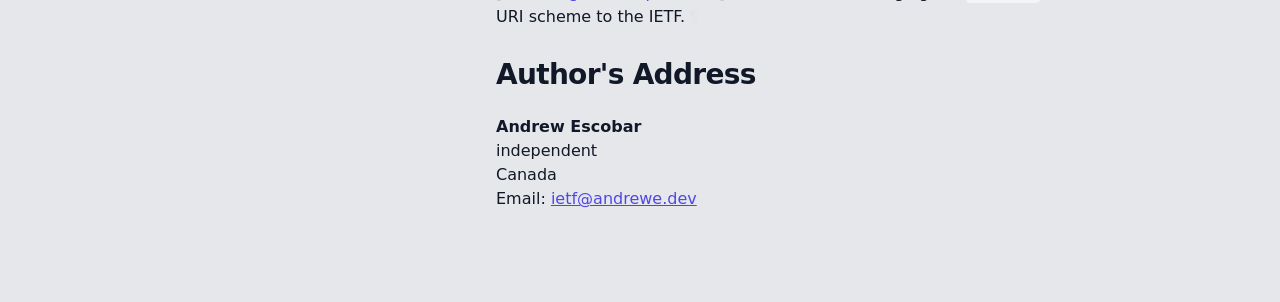
==== commit ab4b4bc7: "Script updating gh-pages from 82fa1a4. [ci skip]" ====
--- a/draft-andesco-otpauth-uri.html
+++ b/draft-andesco-otpauth-uri.html
@@ -1,9 +1,30 @@
 <!DOCTYPE html>
 <html lang="en" class="Internet-Draft">
 <head>
+<meta name="theme-color" content="#e5e7eb" media="(prefers-color-scheme: light)">
+<meta name="theme-color" content="#111827" media="(prefers-color-scheme: dark)">
+<script>(function () {
+  const root = document.documentElement;
+  let preferredTheme = null;
+
+  try {
+    preferredTheme = localStorage.getItem("theme");
+  } catch (error) {
+    preferredTheme = null;
+  }
+
+  const isDark = preferredTheme
+    ? preferredTheme === "dark"
+    : window.matchMedia && window.matchMedia("(prefers-color-scheme: dark)").matches;
+
+  root.classList.toggle("dark", isDark);
+  root.setAttribute("data-theme", isDark ? "dark" : "light");
+})();
+</script>
+
 <meta charset="utf-8">
 <meta content="Common,Latin" name="scripts">
-<meta content="initial-scale=1.0" name="viewport">
+<meta content="width=device-width, initial-scale=1.0, viewport-fit=cover" name="viewport">
 <title>The otpauth URI Scheme: One-Time Password (OTP) Credential Provisioning</title>
 <meta content="Andrew Escobar" name="author">
 <meta content="
@@ -1045,6 +1066,8 @@
 
 </head>
 <body class="xml2rfc">
+<button class="toc-toggle" type="button" data-bs-toggle="offcanvas" data-bs-target="#tocMenu" aria-controls="tocMenu">&#9776; Table of Contents</button>
+
 <table class="ears">
 <thead><tr>
 <td class="left">Internet-Draft</td>
@@ -1053,7 +1076,7 @@
 </tr></thead>
 <tfoot><tr>
 <td class="left">Escobar</td>
-<td class="center">Expires 2 May 2027</td>
+<td class="center">Expires 3 May 2027</td>
 <td class="right">[Page]</td>
 </tr></tfoot>
 </table>
@@ -1066,12 +1089,12 @@
 <dd class="internet-draft">draft-andesco-otpauth-uri-latest</dd>
 <dt class="label-published">Published:</dt>
 <dd class="published">
-<time datetime="2026-10-29" class="published">29 October 2026</time>
+<time datetime="2026-10-30" class="published">30 October 2026</time>
     </dd>
 <dt class="label-intended-status">Intended Status:</dt>
 <dd class="intended-status">Informational</dd>
 <dt class="label-expires">Expires:</dt>
-<dd class="expires"><time datetime="2027-05-02">2 May 2027</time></dd>
+<dd class="expires"><time datetime="2027-05-03">3 May 2027</time></dd>
 <dt class="label-authors">Author:</dt>
 <dd class="authors">
 <div class="author">
@@ -1119,7 +1142,7 @@
         time. It is inappropriate to use Internet-Drafts as reference
         material or to cite them other than as "work in progress."<a href="#section-boilerplate.1-3" class="pilcrow">¶</a></p>
 <p id="section-boilerplate.1-4">
-        This Internet-Draft will expire on 2 May 2027.<a href="#section-boilerplate.1-4" class="pilcrow">¶</a></p>
+        This Internet-Draft will expire on 3 May 2027.<a href="#section-boilerplate.1-4" class="pilcrow">¶</a></p>
 </section>
 </div>
 <div id="copyright">
@@ -1142,7 +1165,9 @@
             warranty as described in the Revised BSD License.<a href="#section-boilerplate.2-2" class="pilcrow">¶</a></p>
 </section>
 </div>
-<div id="toc">
+<div id="tocMenu" class="offcanvas offcanvas-start" tabindex="-1" aria-labelledby="name-table-of-contents">
+<div class="offcanvas-header"><button type="button" class="btn-close" data-bs-dismiss="offcanvas" aria-label="Close"></button></div>
+<div class="offcanvas-body">
 <section id="section-toc.1">
         <a href="#" onclick="scroll(0,0)" class="toplink">▲</a><h2 id="name-table-of-contents">
 <a href="#name-table-of-contents" class="section-name selfRef">Table of Contents</a>
@@ -1229,7 +1254,7 @@
         </ul>
 </nav>
 </section>
-</div>
+</div></div>
 <div id="introduction">
 <section id="section-1">
       <h2 id="name-introduction">
@@ -1751,12 +1776,200 @@
 </address>
 </section>
 </div>
-<script>const toc = document.getElementById("toc");
-toc.querySelector("h2").addEventListener("click", e => {
-  toc.classList.toggle("active");
+
+<style>
+/* --- Bootstrap 5.3.3 offcanvas component (extracted unmodified) --- */
+:root{--bs-body-bg:#fff;--bs-body-color:#212529;--bs-border-width:1px;--bs-border-color:#dee2e6;--bs-box-shadow-sm:0 .125rem .25rem rgba(0,0,0,.075);--bs-btn-close-white-filter:invert(1) grayscale(100%) brightness(200%)}
+.fade{transition:opacity .15s linear}
+.fade:not(.show){opacity:0}
+.btn-close{--bs-btn-close-color:#000;--bs-btn-close-bg:url("data:image/svg+xml,%3csvg xmlns='http://www.w3.org/2000/svg' viewBox='0 0 16 16' fill='%23000'%3e%3cpath d='M.293.293a1 1 0 0 1 1.414 0L8 6.586 14.293.293a1 1 0 1 1 1.414 1.414L9.414 8l6.293 6.293a1 1 0 0 1-1.414 1.414L8 9.414l-6.293 6.293a1 1 0 0 1-1.414-1.414L6.586 8 .293 1.707a1 1 0 0 1 0-1.414z'/%3e%3c/svg%3e");--bs-btn-close-opacity:0.5;--bs-btn-close-hover-opacity:0.75;--bs-btn-close-focus-shadow:0 0 0 0.25rem rgba(13, 110, 253, 0.25);--bs-btn-close-focus-opacity:1;--bs-btn-close-disabled-opacity:0.25;--bs-btn-close-white-filter:invert(1) grayscale(100%) brightness(200%);box-sizing:content-box;width:1em;height:1em;padding:.25em .25em;color:var(--bs-btn-close-color);background:transparent var(--bs-btn-close-bg) center/1em auto no-repeat;border:0;border-radius:.375rem;opacity:var(--bs-btn-close-opacity)}
+.btn-close:hover{color:var(--bs-btn-close-color);text-decoration:none;opacity:var(--bs-btn-close-hover-opacity)}
+.btn-close:focus{outline:0;box-shadow:var(--bs-btn-close-focus-shadow);opacity:var(--bs-btn-close-focus-opacity)}
+.btn-close.disabled,.btn-close:disabled{pointer-events:none;-webkit-user-select:none;-moz-user-select:none;user-select:none;opacity:var(--bs-btn-close-disabled-opacity)}
+.btn-close-white{filter:var(--bs-btn-close-white-filter)}
+.offcanvas,.offcanvas-lg,.offcanvas-md,.offcanvas-sm,.offcanvas-xl,.offcanvas-xxl{--bs-offcanvas-zindex:1045;--bs-offcanvas-width:400px;--bs-offcanvas-height:30vh;--bs-offcanvas-padding-x:1rem;--bs-offcanvas-padding-y:1rem;--bs-offcanvas-color:var(--bs-body-color);--bs-offcanvas-bg:var(--bs-body-bg);--bs-offcanvas-border-width:var(--bs-border-width);--bs-offcanvas-border-color:var(--bs-border-color-translucent);--bs-offcanvas-box-shadow:var(--bs-box-shadow-sm);--bs-offcanvas-transition:transform 0.3s ease-in-out;--bs-offcanvas-title-line-height:1.5}
+.offcanvas{position:fixed;bottom:0;z-index:var(--bs-offcanvas-zindex);display:flex;flex-direction:column;max-width:100%;color:var(--bs-offcanvas-color);visibility:hidden;background-color:var(--bs-offcanvas-bg);background-clip:padding-box;outline:0;transition:var(--bs-offcanvas-transition)}
+.offcanvas.offcanvas-start{top:0;left:0;width:var(--bs-offcanvas-width);border-right:var(--bs-offcanvas-border-width) solid var(--bs-offcanvas-border-color);transform:translateX(-100%)}
+.offcanvas.offcanvas-end{top:0;right:0;width:var(--bs-offcanvas-width);border-left:var(--bs-offcanvas-border-width) solid var(--bs-offcanvas-border-color);transform:translateX(100%)}
+.offcanvas.offcanvas-top{top:0;right:0;left:0;height:var(--bs-offcanvas-height);max-height:100%;border-bottom:var(--bs-offcanvas-border-width) solid var(--bs-offcanvas-border-color);transform:translateY(-100%)}
+.offcanvas.offcanvas-bottom{right:0;left:0;height:var(--bs-offcanvas-height);max-height:100%;border-top:var(--bs-offcanvas-border-width) solid var(--bs-offcanvas-border-color);transform:translateY(100%)}
+.offcanvas.show:not(.hiding),.offcanvas.showing{transform:none}
+.offcanvas.hiding,.offcanvas.show,.offcanvas.showing{visibility:visible}
+.offcanvas-backdrop{position:fixed;top:0;left:0;z-index:1040;width:100vw;height:100vh;background-color:#000}
+.offcanvas-backdrop.fade{opacity:0}
+.offcanvas-backdrop.show{opacity:.5}
+.offcanvas-header{display:flex;align-items:center;padding:var(--bs-offcanvas-padding-y) var(--bs-offcanvas-padding-x)}
+.offcanvas-header .btn-close{padding:calc(var(--bs-offcanvas-padding-y) * .5) calc(var(--bs-offcanvas-padding-x) * .5);margin:calc(-.5 * var(--bs-offcanvas-padding-y)) calc(-.5 * var(--bs-offcanvas-padding-x)) calc(-.5 * var(--bs-offcanvas-padding-y)) auto}
+.offcanvas-title{margin-bottom:0;line-height:var(--bs-offcanvas-title-line-height)}
+.offcanvas-body{flex-grow:1;padding:var(--bs-offcanvas-padding-y) var(--bs-offcanvas-padding-x);overflow-y:auto}
+
+/* --- glue: fit the panel to this page --- */
+body{padding:0 1rem!important}
+:is(#status-of-memo,#copyright) p{max-height:none!important;margin:.5em 0!important;overflow:visible!important;transition:none!important}
+html{overflow-x:clip}
+h1#title{text-wrap:balance}
+table{display:block;max-width:100%;overflow-x:auto}
+main a,section a{overflow-wrap:anywhere}
+#tocMenu{--bs-offcanvas-width:min(440px,90vw);--bs-offcanvas-padding-x:1.5rem;font-family:var(--font-title,inherit)}
+@media (max-width:575.98px){#tocMenu{--bs-offcanvas-width:100vw}}
+#tocMenu nav ul{list-style:none;margin:0 0 0 4px;padding:0}
+#tocMenu nav li{line-height:1.4;margin:4px 0}
+#tocMenu .toplink{display:none}
+#tocMenu h2{font-size:1.25rem;margin:0 0 1rem}
+.toc-toggle{position:fixed;top:12px;left:12px;z-index:1030;font:inherit;font-size:15px;padding:6px 12px;background:#444;color:#fff;border:0;border-radius:6px;cursor:pointer}
+@media print{.toc-toggle,#tocMenu{display:none}}
+
+:root {
+  --color-text: #111827;
+  --color-link: #4f46e5;
+  --color-link-hover: #818cf8;
+  --color-muted: #9ca3af;
+  --color-muted-strong: #6b7280;
+  --color-surface: #ffffff;
+  --color-surface-muted: #e5e7eb;
+  --color-ring: #d1d5db;
+  --color-focus: #4f46e5;
+  --color-primary: #4f46e5;
+  --color-root-bg: #ffffff;
+  --color-page-bg: #e5e7eb;
+}
+
+.dark {
+  --color-text: #f3f4f6;
+  --color-link: #818cf8;
+  --color-link-hover: #a5b4fc;
+  --color-muted: #d1d5db;
+  --color-muted-strong: #d1d5db;
+  --color-surface: #111827;
+  --color-surface-muted: #1f2937;
+  --color-ring: #6b7280;
+  --color-focus: #818cf8;
+  --color-root-bg: #030712;
+  --color-page-bg: #111827;
+}
+
+/* ---- map otpauth.dev's tokens onto the draft's variables (v3.css) ---- */
+:root, :root.dark {
+  --background-color: var(--color-page-bg);
+  --text-color: var(--color-text);
+  --title-color: var(--color-text);
+  --link-color: var(--color-link);
+  --code-bg: color-mix(in oklab, var(--color-page-bg), white 55%);
+  --highlight-color: var(--code-bg);
+  --line-color: var(--color-ring);
+  --pilcrow-weak: var(--color-ring);
+  --pilcrow-strong: var(--color-muted);
+  --font-title: ui-sans-serif, system-ui, sans-serif, "Apple Color Emoji", "Segoe UI Emoji", "Segoe UI Symbol", "Noto Color Emoji";
+  --font-mono: ui-monospace, SFMono-Regular, Menlo, Monaco, Consolas, "Liberation Mono", "Courier New", monospace;
+  scrollbar-color: var(--color-muted) var(--color-page-bg);
+}
+.dark { --code-bg: color-mix(in oklab, var(--color-page-bg), white 6%); color-scheme: dark; }
+:root:not(.dark) { color-scheme: light; }
+
+/* same rules as otpauth.dev's html/body/headings/links/lists/tables */
+html { background-color: var(--color-page-bg); -webkit-text-size-adjust: 100%; }
+body {
+  font-family: var(--font-title);
+  font-size: 1rem;
+  line-height: 1.5;
+  max-width: 36rem;
+  background-color: var(--color-page-bg);
+  color: var(--color-text);
+}
+h1, h2, h3, h4, h5, h6 {
+  font-family: var(--font-title);
+  font-weight: 700;
+  letter-spacing: -0.025em;
+  font-size-adjust: none;
+  color: var(--color-text);
+}
+h1#title { font-size: 2rem; line-height: 2.25rem; }
+h2 { font-size: 1.75rem; line-height: 2rem; }
+h3 { font-size: 1.5rem; line-height: 1.75rem; }
+h4 { font-size: 1.25rem; line-height: 1.5rem; }
+h5, h6 { font-size: 1rem; line-height: 1.5rem; }
+a[href]:not(.pilcrow):not(.selfRef) { color: var(--color-link); text-decoration: underline; }
+a[href]:not(.pilcrow):not(.selfRef):hover { color: var(--color-link-hover); }
+a.selfRef { color: inherit; text-decoration: none; }
+li::marker { color: var(--color-muted); }
+table { font-size: 0.875rem; line-height: 1.4; }
+th, td { border: 0; border-bottom: 1px solid var(--color-ring); padding: 0.625rem 0.5rem; text-align: left; vertical-align: top; }
+th { font-weight: 700; }
+code, pre, tt { font-family: var(--font-mono); }
+tt, code { padding: 0.1em 0.25em; border-radius: 0.25rem; -webkit-box-decoration-break: clone; box-decoration-break: clone; }
+pre { border: 0; border-radius: 0.375rem; padding: 0.75rem 1rem; }
+pre code { padding: 0; background: none; }
+/* tables: no differentiated backgrounds */
+table :is(thead, tbody, tr, th, td) { background: none !important; }
+
+/* ToC button = .primary-action; panel = .control surface */
+.toc-toggle { background: var(--color-primary); border-radius: 0.375rem; font-size: 0.875rem; line-height: 1.5rem; font-weight: 600; box-shadow: 0 1px 2px rgb(0 0 0 / 0.05); }
+.toc-toggle:focus-visible { outline: 2px solid var(--color-primary); outline-offset: 2px; }
+#tocMenu { --bs-offcanvas-bg: var(--color-surface); --bs-offcanvas-color: var(--color-text); --bs-offcanvas-border-color: var(--color-ring); }
+.dark .btn-close { filter: var(--bs-btn-close-white-filter); }
+
+/* ToC reads as body text, though every entry is a link */
+#tocMenu nav a[href],
+#tocMenu nav a[href]:visited,
+#tocMenu nav a[href]:hover,
+#tocMenu nav a[href]:focus-visible {
+  color: inherit;
+  text-decoration: none;
+  font-weight: inherit;
+}
+#tocMenu nav { font-size: 1rem; line-height: 1.5; }
+
+/* ToC: one even indent step per level, same spacing on every row */
+#tocMenu nav ul { margin: 0; padding: 0; }
+#tocMenu nav ul ul { padding-left: 1.25rem; }
+#tocMenu nav li { margin: 0; padding: 0; text-indent: 0; }
+#tocMenu nav li p { margin: 0; padding: 0.125rem 0; }
+
+/* Safari 26 tinting (Safari-color-tinting readme): body background-color is the tint source,
+   so the ToC panel uses the page colour too and no other full-width fixed layer overrides it. */
+#tocMenu { --bs-offcanvas-bg: var(--color-page-bg); }
+/* the tint fades in and out (opacity), at the same pace as the panel slides */
+#tocMenu { --bs-offcanvas-transition: transform 0.35s ease-in-out; }
+.offcanvas-backdrop { background-color: rgb(0 0 0 / 0.5) !important; }
+.offcanvas-backdrop.fade { opacity: 0; transition: opacity 0.35s ease-in-out; }
+.offcanvas-backdrop.show { opacity: 1 !important; }
+body {
+  padding-left: max(1rem, env(safe-area-inset-left)) !important;
+  padding-right: max(1rem, env(safe-area-inset-right)) !important;
+}
+
+/* Wide screens: the ToC is a permanent left sidebar. The text column is centred in the space
+   to its right (html padding), so the sidebar only gives way when sidebar + column no longer fit. */
+@media (min-width: 960px) {
+  html { padding-left: 18rem; }
+  #tocMenu {
+    visibility: visible !important;
+    transform: none !important;
+    transition: none;
+    width: 18rem;
+    background-color: transparent;
+    border: 0;
+    z-index: 1;
+  }
+  #tocMenu .offcanvas-header,
+  .toc-toggle,
+  .offcanvas-backdrop { display: none !important; }
+  #tocMenu .offcanvas-body { padding-top: 1.5rem; }
+}
+</style>
+<script>/*!
+  * Bootstrap v5.3.3 (https://getbootstrap.com/)
+  * Copyright 2011-2024 The Bootstrap Authors (https://github.com/twbs/bootstrap/graphs/contributors)
+  * Licensed under MIT (https://github.com/twbs/bootstrap/blob/main/LICENSE)
+  */
+!function(t,e){"object"==typeof exports&&"undefined"!=typeof module?module.exports=e():"function"==typeof define&&define.amd?define(e):(t="undefined"!=typeof globalThis?globalThis:t||self).bootstrap=e()}(this,(function(){"use strict";const t=new Map,e={set(e,i,n){t.has(e)||t.set(e,new Map);const s=t.get(e);s.has(i)||0===s.size?s.set(i,n):console.error(`Bootstrap doesn't allow more than one instance per element. Bound instance: ${Array.from(s.keys())[0]}.`)},get:(e,i)=>t.has(e)&&t.get(e).get(i)||null,remove(e,i){if(!t.has(e))return;const n=t.get(e);n.delete(i),0===n.size&&t.delete(e)}},i="transitionend",n=t=>(t&&window.CSS&&window.CSS.escape&&(t=t.replace(/#([^\s"#']+)/g,((t,e)=>`#${CSS.escape(e)}`))),t),s=t=>{t.dispatchEvent(new Event(i))},o=t=>!(!t||"object"!=typeof t)&&(void 0!==t.jquery&&(t=t[0]),void 0!==t.nodeType),r=t=>o(t)?t.jquery?t[0]:t:"string"==typeof t&&t.length>0?document.querySelector(n(t)):null,a=t=>{if(!o(t)||0===t.getClientRects().length)return!1;const e="visible"===getComputedStyle(t).getPropertyValue("visibility"),i=t.closest("details:not([open])");if(!i)return e;if(i!==t){const e=t.closest("summary");if(e&&e.parentNode!==i)return!1;if(null===e)return!1}return e},l=t=>!t||t.nodeType!==Node.ELEMENT_NODE||!!t.classList.contains("disabled")||(void 0!==t.disabled?t.disabled:t.hasAttribute("disabled")&&"false"!==t.getAttribute("disabled")),c=t=>{if(!document.documentElement.attachShadow)return null;if("function"==typeof t.getRootNode){const e=t.getRootNode();return e instanceof ShadowRoot?e:null}return t instanceof ShadowRoot?t:t.parentNode?c(t.parentNode):null},h=()=>{},d=t=>{t.offsetHeight},u=()=>window.jQuery&&!document.body.hasAttribute("data-bs-no-jquery")?window.jQuery:null,f=[],p=()=>"rtl"===document.documentElement.dir,m=t=>{var e;e=()=>{const e=u();if(e){const i=t.NAME,n=e.fn[i];e.fn[i]=t.jQueryInterface,e.fn[i].Constructor=t,e.fn[i].noConflict=()=>(e.fn[i]=n,t.jQueryInterface)}},"loading"===document.readyState?(f.length||document.addEventListener("DOMContentLoaded",(()=>{for(const t of f)t()})),f.push(e)):e()},g=(t,e=[],i=t)=>"function"==typeof t?t(...e):i,_=(t,e,n=!0)=>{if(!n)return void g(t);const o=(t=>{if(!t)return 0;let{transitionDuration:e,transitionDelay:i}=window.getComputedStyle(t);const n=Number.parseFloat(e),s=Number.parseFloat(i);return n||s?(e=e.split(",")[0],i=i.split(",")[0],1e3*(Number.parseFloat(e)+Number.parseFloat(i))):0})(e)+5;let r=!1;const a=({target:n})=>{n===e&&(r=!0,e.removeEventListener(i,a),g(t))};e.addEventListener(i,a),setTimeout((()=>{r||s(e)}),o)},b=(t,e,i,n)=>{const s=t.length;let o=t.indexOf(e);return-1===o?!i&&n?t[s-1]:t[0]:(o+=i?1:-1,n&&(o=(o+s)%s),t[Math.max(0,Math.min(o,s-1))])},v=/[^.]*(?=\..*)\.|.*/,y=/\..*/,w=/::\d+$/,A={};let E=1;const T={mouseenter:"mouseover",mouseleave:"mouseout"},C=new Set(["click","dblclick","mouseup","mousedown","contextmenu","mousewheel","DOMMouseScroll","mouseover","mouseout","mousemove","selectstart","selectend","keydown","keypress","keyup","orientationchange","touchstart","touchmove","touchend","touchcancel","pointerdown","pointermove","pointerup","pointerleave","pointercancel","gesturestart","gesturechange","gestureend","focus","blur","change","reset","select","submit","focusin","focusout","load","unload","beforeunload","resize","move","DOMContentLoaded","readystatechange","error","abort","scroll"]);function O(t,e){return e&&`${e}::${E++}`||t.uidEvent||E++}function x(t){const e=O(t);return t.uidEvent=e,A[e]=A[e]||{},A[e]}function k(t,e,i=null){return Object.values(t).find((t=>t.callable===e&&t.delegationSelector===i))}function L(t,e,i){const n="string"==typeof e,s=n?i:e||i;let o=I(t);return C.has(o)||(o=t),[n,s,o]}function S(t,e,i,n,s){if("string"!=typeof e||!t)return;let[o,r,a]=L(e,i,n);if(e in T){const t=t=>function(e){if(!e.relatedTarget||e.relatedTarget!==e.delegateTarget&&!e.delegateTarget.contains(e.relatedTarget))return t.call(this,e)};r=t(r)}const l=x(t),c=l[a]||(l[a]={}),h=k(c,r,o?i:null);if(h)return void(h.oneOff=h.oneOff&&s);const d=O(r,e.replace(v,"")),u=o?function(t,e,i){return function n(s){const o=t.querySelectorAll(e);for(let{target:r}=s;r&&r!==this;r=r.parentNode)for(const a of o)if(a===r)return P(s,{delegateTarget:r}),n.oneOff&&N.off(t,s.type,e,i),i.apply(r,[s])}}(t,i,r):function(t,e){return function i(n){return P(n,{delegateTarget:t}),i.oneOff&&N.off(t,n.type,e),e.apply(t,[n])}}(t,r);u.delegationSelector=o?i:null,u.callable=r,u.oneOff=s,u.uidEvent=d,c[d]=u,t.addEventListener(a,u,o)}function D(t,e,i,n,s){const o=k(e[i],n,s);o&&(t.removeEventListener(i,o,Boolean(s)),delete e[i][o.uidEvent])}function $(t,e,i,n){const s=e[i]||{};for(const[o,r]of Object.entries(s))o.includes(n)&&D(t,e,i,r.callable,r.delegationSelector)}function I(t){return t=t.replace(y,""),T[t]||t}const N={on(t,e,i,n){S(t,e,i,n,!1)},one(t,e,i,n){S(t,e,i,n,!0)},off(t,e,i,n){if("string"!=typeof e||!t)return;const[s,o,r]=L(e,i,n),a=r!==e,l=x(t),c=l[r]||{},h=e.startsWith(".");if(void 0===o){if(h)for(const i of Object.keys(l))$(t,l,i,e.slice(1));for(const[i,n]of Object.entries(c)){const s=i.replace(w,"");a&&!e.includes(s)||D(t,l,r,n.callable,n.delegationSelector)}}else{if(!Object.keys(c).length)return;D(t,l,r,o,s?i:null)}},trigger(t,e,i){if("string"!=typeof e||!t)return null;const n=u();let s=null,o=!0,r=!0,a=!1;e!==I(e)&&n&&(s=n.Event(e,i),n(t).trigger(s),o=!s.isPropagationStopped(),r=!s.isImmediatePropagationStopped(),a=s.isDefaultPrevented());const l=P(new Event(e,{bubbles:o,cancelable:!0}),i);return a&&l.preventDefault(),r&&t.dispatchEvent(l),l.defaultPrevented&&s&&s.preventDefault(),l}};function P(t,e={}){for(const[i,n]of Object.entries(e))try{t[i]=n}catch(e){Object.defineProperty(t,i,{configurable:!0,get:()=>n})}return t}function j(t){if("true"===t)return!0;if("false"===t)return!1;if(t===Number(t).toString())return Number(t);if(""===t||"null"===t)return null;if("string"!=typeof t)return t;try{return JSON.parse(decodeURIComponent(t))}catch(e){return t}}function M(t){return t.replace(/[A-Z]/g,(t=>`-${t.toLowerCase()}`))}const F={setDataAttribute(t,e,i){t.setAttribute(`data-bs-${M(e)}`,i)},removeDataAttribute(t,e){t.removeAttribute(`data-bs-${M(e)}`)},getDataAttributes(t){if(!t)return{};const e={},i=Object.keys(t.dataset).filter((t=>t.startsWith("bs")&&!t.startsWith("bsConfig")));for(const n of i){let i=n.replace(/^bs/,"");i=i.charAt(0).toLowerCase()+i.slice(1,i.length),e[i]=j(t.dataset[n])}return e},getDataAttribute:(t,e)=>j(t.getAttribute(`data-bs-${M(e)}`))};class H{static get Default(){return{}}static get DefaultType(){return{}}static get NAME(){throw new Error('You have to implement the static method "NAME", for each component!')}_getConfig(t){return t=this._mergeConfigObj(t),t=this._configAfterMerge(t),this._typeCheckConfig(t),t}_configAfterMerge(t){return t}_mergeConfigObj(t,e){const i=o(e)?F.getDataAttribute(e,"config"):{};return{...this.constructor.Default,..."object"==typeof i?i:{},...o(e)?F.getDataAttributes(e):{},..."object"==typeof t?t:{}}}_typeCheckConfig(t,e=this.constructor.DefaultType){for(const[n,s]of Object.entries(e)){const e=t[n],r=o(e)?"element":null==(i=e)?`${i}`:Object.prototype.toString.call(i).match(/\s([a-z]+)/i)[1].toLowerCase();if(!new RegExp(s).test(r))throw new TypeError(`${this.constructor.NAME.toUpperCase()}: Option "${n}" provided type "${r}" but expected type "${s}".`)}var i}}class W extends H{constructor(t,i){super(),(t=r(t))&&(this._element=t,this._config=this._getConfig(i),e.set(this._element,this.constructor.DATA_KEY,this))}dispose(){e.remove(this._element,this.constructor.DATA_KEY),N.off(this._element,this.constructor.EVENT_KEY);for(const t of Object.getOwnPropertyNames(this))this[t]=null}_queueCallback(t,e,i=!0){_(t,e,i)}_getConfig(t){return t=this._mergeConfigObj(t,this._element),t=this._configAfterMerge(t),this._typeCheckConfig(t),t}static getInstance(t){return e.get(r(t),this.DATA_KEY)}static getOrCreateInstance(t,e={}){return this.getInstance(t)||new this(t,"object"==typeof e?e:null)}static get VERSION(){return"5.3.3"}static get DATA_KEY(){return`bs.${this.NAME}`}static get EVENT_KEY(){return`.${this.DATA_KEY}`}static eventName(t){return`${t}${this.EVENT_KEY}`}}const B=t=>{let e=t.getAttribute("data-bs-target");if(!e||"#"===e){let i=t.getAttribute("href");if(!i||!i.includes("#")&&!i.startsWith("."))return null;i.includes("#")&&!i.startsWith("#")&&(i=`#${i.split("#")[1]}`),e=i&&"#"!==i?i.trim():null}return e?e.split(",").map((t=>n(t))).join(","):null},z={find:(t,e=document.documentElement)=>[].concat(...Element.prototype.querySelectorAll.call(e,t)),findOne:(t,e=document.documentElement)=>Element.prototype.querySelector.call(e,t),children:(t,e)=>[].concat(...t.children).filter((t=>t.matches(e))),parents(t,e){const i=[];let n=t.parentNode.closest(e);for(;n;)i.push(n),n=n.parentNode.closest(e);return i},prev(t,e){let i=t.previousElementSibling;for(;i;){if(i.matches(e))return[i];i=i.previousElementSibling}return[]},next(t,e){let i=t.nextElementSibling;for(;i;){if(i.matches(e))return[i];i=i.nextElementSibling}return[]},focusableChildren(t){const e=["a","button","input","textarea","select","details","[tabindex]",'[contenteditable="true"]'].map((t=>`${t}:not([tabindex^="-"])`)).join(",");return this.find(e,t).filter((t=>!l(t)&&a(t)))},getSelectorFromElement(t){const e=B(t);return e&&z.findOne(e)?e:null},getElementFromSelector(t){const e=B(t);return e?z.findOne(e):null},getMultipleElementsFromSelector(t){const e=B(t);return e?z.find(e):[]}},R=(t,e="hide")=>{const i=`click.dismiss${t.EVENT_KEY}`,n=t.NAME;N.on(document,i,`[data-bs-dismiss="${n}"]`,(function(i){if(["A","AREA"].includes(this.tagName)&&i.preventDefault(),l(this))return;const s=z.getElementFromSelector(this)||this.closest(`.${n}`);t.getOrCreateInstance(s)[e]()}))},q=".bs.alert",V=`close${q}`,K=`closed${q}`;class Q extends W{static get NAME(){return"alert"}close(){if(N.trigger(this._element,V).defaultPrevented)return;this._element.classList.remove("show");const t=this._element.classList.contains("fade");this._queueCallback((()=>this._destroyElement()),this._element,t)}_destroyElement(){this._element.remove(),N.trigger(this._element,K),this.dispose()}static jQueryInterface(t){return this.each((function(){const e=Q.getOrCreateInstance(this);if("string"==typeof t){if(void 0===e[t]||t.startsWith("_")||"constructor"===t)throw new TypeError(`No method named "${t}"`);e[t](this)}}))}}R(Q,"close"),m(Q);const X='[data-bs-toggle="button"]';class Y extends W{static get NAME(){return"button"}toggle(){this._element.setAttribute("aria-pressed",this._element.classList.toggle("active"))}static jQueryInterface(t){return this.each((function(){const e=Y.getOrCreateInstance(this);"toggle"===t&&e[t]()}))}}N.on(document,"click.bs.button.data-api",X,(t=>{t.preventDefault();const e=t.target.closest(X);Y.getOrCreateInstance(e).toggle()})),m(Y);const U=".bs.swipe",G=`touchstart${U}`,J=`touchmove${U}`,Z=`touchend${U}`,tt=`pointerdown${U}`,et=`pointerup${U}`,it={endCallback:null,leftCallback:null,rightCallback:null},nt={endCallback:"(function|null)",leftCallback:"(function|null)",rightCallback:"(function|null)"};class st extends H{constructor(t,e){super(),this._element=t,t&&st.isSupported()&&(this._config=this._getConfig(e),this._deltaX=0,this._supportPointerEvents=Boolean(window.PointerEvent),this._initEvents())}static get Default(){return it}static get DefaultType(){return nt}static get NAME(){return"swipe"}dispose(){N.off(this._element,U)}_start(t){this._supportPointerEvents?this._eventIsPointerPenTouch(t)&&(this._deltaX=t.clientX):this._deltaX=t.touches[0].clientX}_end(t){this._eventIsPointerPenTouch(t)&&(this._deltaX=t.clientX-this._deltaX),this._handleSwipe(),g(this._config.endCallback)}_move(t){this._deltaX=t.touches&&t.touches.length>1?0:t.touches[0].clientX-this._deltaX}_handleSwipe(){const t=Math.abs(this._deltaX);if(t<=40)return;const e=t/this._deltaX;this._deltaX=0,e&&g(e>0?this._config.rightCallback:this._config.leftCallback)}_initEvents(){this._supportPointerEvents?(N.on(this._element,tt,(t=>this._start(t))),N.on(this._element,et,(t=>this._end(t))),this._element.classList.add("pointer-event")):(N.on(this._element,G,(t=>this._start(t))),N.on(this._element,J,(t=>this._move(t))),N.on(this._element,Z,(t=>this._end(t))))}_eventIsPointerPenTouch(t){return this._supportPointerEvents&&("pen"===t.pointerType||"touch"===t.pointerType)}static isSupported(){return"ontouchstart"in document.documentElement||navigator.maxTouchPoints>0}}const ot=".bs.carousel",rt=".data-api",at="next",lt="prev",ct="left",ht="right",dt=`slide${ot}`,ut=`slid${ot}`,ft=`keydown${ot}`,pt=`mouseenter${ot}`,mt=`mouseleave${ot}`,gt=`dragstart${ot}`,_t=`load${ot}${rt}`,bt=`click${ot}${rt}`,vt="carousel",yt="active",wt=".active",At=".carousel-item",Et=wt+At,Tt={ArrowLeft:ht,ArrowRight:ct},Ct={interval:5e3,keyboard:!0,pause:"hover",ride:!1,touch:!0,wrap:!0},Ot={interval:"(number|boolean)",keyboard:"boolean",pause:"(string|boolean)",ride:"(boolean|string)",touch:"boolean",wrap:"boolean"};class xt extends W{constructor(t,e){super(t,e),this._interval=null,this._activeElement=null,this._isSliding=!1,this.touchTimeout=null,this._swipeHelper=null,this._indicatorsElement=z.findOne(".carousel-indicators",this._element),this._addEventListeners(),this._config.ride===vt&&this.cycle()}static get Default(){return Ct}static get DefaultType(){return Ot}static get NAME(){return"carousel"}next(){this._slide(at)}nextWhenVisible(){!document.hidden&&a(this._element)&&this.next()}prev(){this._slide(lt)}pause(){this._isSliding&&s(this._element),this._clearInterval()}cycle(){this._clearInterval(),this._updateInterval(),this._interval=setInterval((()=>this.nextWhenVisible()),this._config.interval)}_maybeEnableCycle(){this._config.ride&&(this._isSliding?N.one(this._element,ut,(()=>this.cycle())):this.cycle())}to(t){const e=this._getItems();if(t>e.length-1||t<0)return;if(this._isSliding)return void N.one(this._element,ut,(()=>this.to(t)));const i=this._getItemIndex(this._getActive());if(i===t)return;const n=t>i?at:lt;this._slide(n,e[t])}dispose(){this._swipeHelper&&this._swipeHelper.dispose(),super.dispose()}_configAfterMerge(t){return t.defaultInterval=t.interval,t}_addEventListeners(){this._config.keyboard&&N.on(this._element,ft,(t=>this._keydown(t))),"hover"===this._config.pause&&(N.on(this._element,pt,(()=>this.pause())),N.on(this._element,mt,(()=>this._maybeEnableCycle()))),this._config.touch&&st.isSupported()&&this._addTouchEventListeners()}_addTouchEventListeners(){for(const t of z.find(".carousel-item img",this._element))N.on(t,gt,(t=>t.preventDefault()));const t={leftCallback:()=>this._slide(this._directionToOrder(ct)),rightCallback:()=>this._slide(this._directionToOrder(ht)),endCallback:()=>{"hover"===this._config.pause&&(this.pause(),this.touchTimeout&&clearTimeout(this.touchTimeout),this.touchTimeout=setTimeout((()=>this._maybeEnableCycle()),500+this._config.interval))}};this._swipeHelper=new st(this._element,t)}_keydown(t){if(/input|textarea/i.test(t.target.tagName))return;const e=Tt[t.key];e&&(t.preventDefault(),this._slide(this._directionToOrder(e)))}_getItemIndex(t){return this._getItems().indexOf(t)}_setActiveIndicatorElement(t){if(!this._indicatorsElement)return;const e=z.findOne(wt,this._indicatorsElement);e.classList.remove(yt),e.removeAttribute("aria-current");const i=z.findOne(`[data-bs-slide-to="${t}"]`,this._indicatorsElement);i&&(i.classList.add(yt),i.setAttribute("aria-current","true"))}_updateInterval(){const t=this._activeElement||this._getActive();if(!t)return;const e=Number.parseInt(t.getAttribute("data-bs-interval"),10);this._config.interval=e||this._config.defaultInterval}_slide(t,e=null){if(this._isSliding)return;const i=this._getActive(),n=t===at,s=e||b(this._getItems(),i,n,this._config.wrap);if(s===i)return;const o=this._getItemIndex(s),r=e=>N.trigger(this._element,e,{relatedTarget:s,direction:this._orderToDirection(t),from:this._getItemIndex(i),to:o});if(r(dt).defaultPrevented)return;if(!i||!s)return;const a=Boolean(this._interval);this.pause(),this._isSliding=!0,this._setActiveIndicatorElement(o),this._activeElement=s;const l=n?"carousel-item-start":"carousel-item-end",c=n?"carousel-item-next":"carousel-item-prev";s.classList.add(c),d(s),i.classList.add(l),s.classList.add(l),this._queueCallback((()=>{s.classList.remove(l,c),s.classList.add(yt),i.classList.remove(yt,c,l),this._isSliding=!1,r(ut)}),i,this._isAnimated()),a&&this.cycle()}_isAnimated(){return this._element.classList.contains("slide")}_getActive(){return z.findOne(Et,this._element)}_getItems(){return z.find(At,this._element)}_clearInterval(){this._interval&&(clearInterval(this._interval),this._interval=null)}_directionToOrder(t){return p()?t===ct?lt:at:t===ct?at:lt}_orderToDirection(t){return p()?t===lt?ct:ht:t===lt?ht:ct}static jQueryInterface(t){return this.each((function(){const e=xt.getOrCreateInstance(this,t);if("number"!=typeof t){if("string"==typeof t){if(void 0===e[t]||t.startsWith("_")||"constructor"===t)throw new TypeError(`No method named "${t}"`);e[t]()}}else e.to(t)}))}}N.on(document,bt,"[data-bs-slide], [data-bs-slide-to]",(function(t){const e=z.getElementFromSelector(this);if(!e||!e.classList.contains(vt))return;t.preventDefault();const i=xt.getOrCreateInstance(e),n=this.getAttribute("data-bs-slide-to");return n?(i.to(n),void i._maybeEnableCycle()):"next"===F.getDataAttribute(this,"slide")?(i.next(),void i._maybeEnableCycle()):(i.prev(),void i._maybeEnableCycle())})),N.on(window,_t,(()=>{const t=z.find('[data-bs-ride="carousel"]');for(const e of t)xt.getOrCreateInstance(e)})),m(xt);const kt=".bs.collapse",Lt=`show${kt}`,St=`shown${kt}`,Dt=`hide${kt}`,$t=`hidden${kt}`,It=`click${kt}.data-api`,Nt="show",Pt="collapse",jt="collapsing",Mt=`:scope .${Pt} .${Pt}`,Ft='[data-bs-toggle="collapse"]',Ht={parent:null,toggle:!0},Wt={parent:"(null|element)",toggle:"boolean"};class Bt extends W{constructor(t,e){super(t,e),this._isTransitioning=!1,this._triggerArray=[];const i=z.find(Ft);for(const t of i){const e=z.getSelectorFromElement(t),i=z.find(e).filter((t=>t===this._element));null!==e&&i.length&&this._triggerArray.push(t)}this._initializeChildren(),this._config.parent||this._addAriaAndCollapsedClass(this._triggerArray,this._isShown()),this._config.toggle&&this.toggle()}static get Default(){return Ht}static get DefaultType(){return Wt}static get NAME(){return"collapse"}toggle(){this._isShown()?this.hide():this.show()}show(){if(this._isTransitioning||this._isShown())return;let t=[];if(this._config.parent&&(t=this._getFirstLevelChildren(".collapse.show, .collapse.collapsing").filter((t=>t!==this._element)).map((t=>Bt.getOrCreateInstance(t,{toggle:!1})))),t.length&&t[0]._isTransitioning)return;if(N.trigger(this._element,Lt).defaultPrevented)return;for(const e of t)e.hide();const e=this._getDimension();this._element.classList.remove(Pt),this._element.classList.add(jt),this._element.style[e]=0,this._addAriaAndCollapsedClass(this._triggerArray,!0),this._isTransitioning=!0;const i=`scroll${e[0].toUpperCase()+e.slice(1)}`;this._queueCallback((()=>{this._isTransitioning=!1,this._element.classList.remove(jt),this._element.classList.add(Pt,Nt),this._element.style[e]="",N.trigger(this._element,St)}),this._element,!0),this._element.style[e]=`${this._element[i]}px`}hide(){if(this._isTransitioning||!this._isShown())return;if(N.trigger(this._element,Dt).defaultPrevented)return;const t=this._getDimension();this._element.style[t]=`${this._element.getBoundingClientRect()[t]}px`,d(this._element),this._element.classList.add(jt),this._element.classList.remove(Pt,Nt);for(const t of this._triggerArray){const e=z.getElementFromSelector(t);e&&!this._isShown(e)&&this._addAriaAndCollapsedClass([t],!1)}this._isTransitioning=!0,this._element.style[t]="",this._queueCallback((()=>{this._isTransitioning=!1,this._element.classList.remove(jt),this._element.classList.add(Pt),N.trigger(this._element,$t)}),this._element,!0)}_isShown(t=this._element){return t.classList.contains(Nt)}_configAfterMerge(t){return t.toggle=Boolean(t.toggle),t.parent=r(t.parent),t}_getDimension(){return this._element.classList.contains("collapse-horizontal")?"width":"height"}_initializeChildren(){if(!this._config.parent)return;const t=this._getFirstLevelChildren(Ft);for(const e of t){const t=z.getElementFromSelector(e);t&&this._addAriaAndCollapsedClass([e],this._isShown(t))}}_getFirstLevelChildren(t){const e=z.find(Mt,this._config.parent);return z.find(t,this._config.parent).filter((t=>!e.includes(t)))}_addAriaAndCollapsedClass(t,e){if(t.length)for(const i of t)i.classList.toggle("collapsed",!e),i.setAttribute("aria-expanded",e)}static jQueryInterface(t){const e={};return"string"==typeof t&&/show|hide/.test(t)&&(e.toggle=!1),this.each((function(){const i=Bt.getOrCreateInstance(this,e);if("string"==typeof t){if(void 0===i[t])throw new TypeError(`No method named "${t}"`);i[t]()}}))}}N.on(document,It,Ft,(function(t){("A"===t.target.tagName||t.delegateTarget&&"A"===t.delegateTarget.tagName)&&t.preventDefault();for(const t of z.getMultipleElementsFromSelector(this))Bt.getOrCreateInstance(t,{toggle:!1}).toggle()})),m(Bt);var zt="top",Rt="bottom",qt="right",Vt="left",Kt="auto",Qt=[zt,Rt,qt,Vt],Xt="start",Yt="end",Ut="clippingParents",Gt="viewport",Jt="popper",Zt="reference",te=Qt.reduce((function(t,e){return t.concat([e+"-"+Xt,e+"-"+Yt])}),[]),ee=[].concat(Qt,[Kt]).reduce((function(t,e){return t.concat([e,e+"-"+Xt,e+"-"+Yt])}),[]),ie="beforeRead",ne="read",se="afterRead",oe="beforeMain",re="main",ae="afterMain",le="beforeWrite",ce="write",he="afterWrite",de=[ie,ne,se,oe,re,ae,le,ce,he];function ue(t){return t?(t.nodeName||"").toLowerCase():null}function fe(t){if(null==t)return window;if("[object Window]"!==t.toString()){var e=t.ownerDocument;return e&&e.defaultView||window}return t}function pe(t){return t instanceof fe(t).Element||t instanceof Element}function me(t){return t instanceof fe(t).HTMLElement||t instanceof HTMLElement}function ge(t){return"undefined"!=typeof ShadowRoot&&(t instanceof fe(t).ShadowRoot||t instanceof ShadowRoot)}const _e={name:"applyStyles",enabled:!0,phase:"write",fn:function(t){var e=t.state;Object.keys(e.elements).forEach((function(t){var i=e.styles[t]||{},n=e.attributes[t]||{},s=e.elements[t];me(s)&&ue(s)&&(Object.assign(s.style,i),Object.keys(n).forEach((function(t){var e=n[t];!1===e?s.removeAttribute(t):s.setAttribute(t,!0===e?"":e)})))}))},effect:function(t){var e=t.state,i={popper:{position:e.options.strategy,left:"0",top:"0",margin:"0"},arrow:{position:"absolute"},reference:{}};return Object.assign(e.elements.popper.style,i.popper),e.styles=i,e.elements.arrow&&Object.assign(e.elements.arrow.style,i.arrow),function(){Object.keys(e.elements).forEach((function(t){var n=e.elements[t],s=e.attributes[t]||{},o=Object.keys(e.styles.hasOwnProperty(t)?e.styles[t]:i[t]).reduce((function(t,e){return t[e]="",t}),{});me(n)&&ue(n)&&(Object.assign(n.style,o),Object.keys(s).forEach((function(t){n.removeAttribute(t)})))}))}},requires:["computeStyles"]};function be(t){return t.split("-")[0]}var ve=Math.max,ye=Math.min,we=Math.round;function Ae(){var t=navigator.userAgentData;return null!=t&&t.brands&&Array.isArray(t.brands)?t.brands.map((function(t){return t.brand+"/"+t.version})).join(" "):navigator.userAgent}function Ee(){return!/^((?!chrome|android).)*safari/i.test(Ae())}function Te(t,e,i){void 0===e&&(e=!1),void 0===i&&(i=!1);var n=t.getBoundingClientRect(),s=1,o=1;e&&me(t)&&(s=t.offsetWidth>0&&we(n.width)/t.offsetWidth||1,o=t.offsetHeight>0&&we(n.height)/t.offsetHeight||1);var r=(pe(t)?fe(t):window).visualViewport,a=!Ee()&&i,l=(n.left+(a&&r?r.offsetLeft:0))/s,c=(n.top+(a&&r?r.offsetTop:0))/o,h=n.width/s,d=n.height/o;return{width:h,height:d,top:c,right:l+h,bottom:c+d,left:l,x:l,y:c}}function Ce(t){var e=Te(t),i=t.offsetWidth,n=t.offsetHeight;return Math.abs(e.width-i)<=1&&(i=e.width),Math.abs(e.height-n)<=1&&(n=e.height),{x:t.offsetLeft,y:t.offsetTop,width:i,height:n}}function Oe(t,e){var i=e.getRootNode&&e.getRootNode();if(t.contains(e))return!0;if(i&&ge(i)){var n=e;do{if(n&&t.isSameNode(n))return!0;n=n.parentNode||n.host}while(n)}return!1}function xe(t){return fe(t).getComputedStyle(t)}function ke(t){return["table","td","th"].indexOf(ue(t))>=0}function Le(t){return((pe(t)?t.ownerDocument:t.document)||window.document).documentElement}function Se(t){return"html"===ue(t)?t:t.assignedSlot||t.parentNode||(ge(t)?t.host:null)||Le(t)}function De(t){return me(t)&&"fixed"!==xe(t).position?t.offsetParent:null}function $e(t){for(var e=fe(t),i=De(t);i&&ke(i)&&"static"===xe(i).position;)i=De(i);return i&&("html"===ue(i)||"body"===ue(i)&&"static"===xe(i).position)?e:i||function(t){var e=/firefox/i.test(Ae());if(/Trident/i.test(Ae())&&me(t)&&"fixed"===xe(t).position)return null;var i=Se(t);for(ge(i)&&(i=i.host);me(i)&&["html","body"].indexOf(ue(i))<0;){var n=xe(i);if("none"!==n.transform||"none"!==n.perspective||"paint"===n.contain||-1!==["transform","perspective"].indexOf(n.willChange)||e&&"filter"===n.willChange||e&&n.filter&&"none"!==n.filter)return i;i=i.parentNode}return null}(t)||e}function Ie(t){return["top","bottom"].indexOf(t)>=0?"x":"y"}function Ne(t,e,i){return ve(t,ye(e,i))}function Pe(t){return Object.assign({},{top:0,right:0,bottom:0,left:0},t)}function je(t,e){return e.reduce((function(e,i){return e[i]=t,e}),{})}const Me={name:"arrow",enabled:!0,phase:"main",fn:function(t){var e,i=t.state,n=t.name,s=t.options,o=i.elements.arrow,r=i.modifiersData.popperOffsets,a=be(i.placement),l=Ie(a),c=[Vt,qt].indexOf(a)>=0?"height":"width";if(o&&r){var h=function(t,e){return Pe("number"!=typeof(t="function"==typeof t?t(Object.assign({},e.rects,{placement:e.placement})):t)?t:je(t,Qt))}(s.padding,i),d=Ce(o),u="y"===l?zt:Vt,f="y"===l?Rt:qt,p=i.rects.reference[c]+i.rects.reference[l]-r[l]-i.rects.popper[c],m=r[l]-i.rects.reference[l],g=$e(o),_=g?"y"===l?g.clientHeight||0:g.clientWidth||0:0,b=p/2-m/2,v=h[u],y=_-d[c]-h[f],w=_/2-d[c]/2+b,A=Ne(v,w,y),E=l;i.modifiersData[n]=((e={})[E]=A,e.centerOffset=A-w,e)}},effect:function(t){var e=t.state,i=t.options.element,n=void 0===i?"[data-popper-arrow]":i;null!=n&&("string"!=typeof n||(n=e.elements.popper.querySelector(n)))&&Oe(e.elements.popper,n)&&(e.elements.arrow=n)},requires:["popperOffsets"],requiresIfExists:["preventOverflow"]};function Fe(t){return t.split("-")[1]}var He={top:"auto",right:"auto",bottom:"auto",left:"auto"};function We(t){var e,i=t.popper,n=t.popperRect,s=t.placement,o=t.variation,r=t.offsets,a=t.position,l=t.gpuAcceleration,c=t.adaptive,h=t.roundOffsets,d=t.isFixed,u=r.x,f=void 0===u?0:u,p=r.y,m=void 0===p?0:p,g="function"==typeof h?h({x:f,y:m}):{x:f,y:m};f=g.x,m=g.y;var _=r.hasOwnProperty("x"),b=r.hasOwnProperty("y"),v=Vt,y=zt,w=window;if(c){var A=$e(i),E="clientHeight",T="clientWidth";A===fe(i)&&"static"!==xe(A=Le(i)).position&&"absolute"===a&&(E="scrollHeight",T="scrollWidth"),(s===zt||(s===Vt||s===qt)&&o===Yt)&&(y=Rt,m-=(d&&A===w&&w.visualViewport?w.visualViewport.height:A[E])-n.height,m*=l?1:-1),s!==Vt&&(s!==zt&&s!==Rt||o!==Yt)||(v=qt,f-=(d&&A===w&&w.visualViewport?w.visualViewport.width:A[T])-n.width,f*=l?1:-1)}var C,O=Object.assign({position:a},c&&He),x=!0===h?function(t,e){var i=t.x,n=t.y,s=e.devicePixelRatio||1;return{x:we(i*s)/s||0,y:we(n*s)/s||0}}({x:f,y:m},fe(i)):{x:f,y:m};return f=x.x,m=x.y,l?Object.assign({},O,((C={})[y]=b?"0":"",C[v]=_?"0":"",C.transform=(w.devicePixelRatio||1)<=1?"translate("+f+"px, "+m+"px)":"translate3d("+f+"px, "+m+"px, 0)",C)):Object.assign({},O,((e={})[y]=b?m+"px":"",e[v]=_?f+"px":"",e.transform="",e))}const Be={name:"computeStyles",enabled:!0,phase:"beforeWrite",fn:function(t){var e=t.state,i=t.options,n=i.gpuAcceleration,s=void 0===n||n,o=i.adaptive,r=void 0===o||o,a=i.roundOffsets,l=void 0===a||a,c={placement:be(e.placement),variation:Fe(e.placement),popper:e.elements.popper,popperRect:e.rects.popper,gpuAcceleration:s,isFixed:"fixed"===e.options.strategy};null!=e.modifiersData.popperOffsets&&(e.styles.popper=Object.assign({},e.styles.popper,We(Object.assign({},c,{offsets:e.modifiersData.popperOffsets,position:e.options.strategy,adaptive:r,roundOffsets:l})))),null!=e.modifiersData.arrow&&(e.styles.arrow=Object.assign({},e.styles.arrow,We(Object.assign({},c,{offsets:e.modifiersData.arrow,position:"absolute",adaptive:!1,roundOffsets:l})))),e.attributes.popper=Object.assign({},e.attributes.popper,{"data-popper-placement":e.placement})},data:{}};var ze={passive:!0};const Re={name:"eventListeners",enabled:!0,phase:"write",fn:function(){},effect:function(t){var e=t.state,i=t.instance,n=t.options,s=n.scroll,o=void 0===s||s,r=n.resize,a=void 0===r||r,l=fe(e.elements.popper),c=[].concat(e.scrollParents.reference,e.scrollParents.popper);return o&&c.forEach((function(t){t.addEventListener("scroll",i.update,ze)})),a&&l.addEventListener("resize",i.update,ze),function(){o&&c.forEach((function(t){t.removeEventListener("scroll",i.update,ze)})),a&&l.removeEventListener("resize",i.update,ze)}},data:{}};var qe={left:"right",right:"left",bottom:"top",top:"bottom"};function Ve(t){return t.replace(/left|right|bottom|top/g,(function(t){return qe[t]}))}var Ke={start:"end",end:"start"};function Qe(t){return t.replace(/start|end/g,(function(t){return Ke[t]}))}function Xe(t){var e=fe(t);return{scrollLeft:e.pageXOffset,scrollTop:e.pageYOffset}}function Ye(t){return Te(Le(t)).left+Xe(t).scrollLeft}function Ue(t){var e=xe(t),i=e.overflow,n=e.overflowX,s=e.overflowY;return/auto|scroll|overlay|hidden/.test(i+s+n)}function Ge(t){return["html","body","#document"].indexOf(ue(t))>=0?t.ownerDocument.body:me(t)&&Ue(t)?t:Ge(Se(t))}function Je(t,e){var i;void 0===e&&(e=[]);var n=Ge(t),s=n===(null==(i=t.ownerDocument)?void 0:i.body),o=fe(n),r=s?[o].concat(o.visualViewport||[],Ue(n)?n:[]):n,a=e.concat(r);return s?a:a.concat(Je(Se(r)))}function Ze(t){return Object.assign({},t,{left:t.x,top:t.y,right:t.x+t.width,bottom:t.y+t.height})}function ti(t,e,i){return e===Gt?Ze(function(t,e){var i=fe(t),n=Le(t),s=i.visualViewport,o=n.clientWidth,r=n.clientHeight,a=0,l=0;if(s){o=s.width,r=s.height;var c=Ee();(c||!c&&"fixed"===e)&&(a=s.offsetLeft,l=s.offsetTop)}return{width:o,height:r,x:a+Ye(t),y:l}}(t,i)):pe(e)?function(t,e){var i=Te(t,!1,"fixed"===e);return i.top=i.top+t.clientTop,i.left=i.left+t.clientLeft,i.bottom=i.top+t.clientHeight,i.right=i.left+t.clientWidth,i.width=t.clientWidth,i.height=t.clientHeight,i.x=i.left,i.y=i.top,i}(e,i):Ze(function(t){var e,i=Le(t),n=Xe(t),s=null==(e=t.ownerDocument)?void 0:e.body,o=ve(i.scrollWidth,i.clientWidth,s?s.scrollWidth:0,s?s.clientWidth:0),r=ve(i.scrollHeight,i.clientHeight,s?s.scrollHeight:0,s?s.clientHeight:0),a=-n.scrollLeft+Ye(t),l=-n.scrollTop;return"rtl"===xe(s||i).direction&&(a+=ve(i.clientWidth,s?s.clientWidth:0)-o),{width:o,height:r,x:a,y:l}}(Le(t)))}function ei(t){var e,i=t.reference,n=t.element,s=t.placement,o=s?be(s):null,r=s?Fe(s):null,a=i.x+i.width/2-n.width/2,l=i.y+i.height/2-n.height/2;switch(o){case zt:e={x:a,y:i.y-n.height};break;case Rt:e={x:a,y:i.y+i.height};break;case qt:e={x:i.x+i.width,y:l};break;case Vt:e={x:i.x-n.width,y:l};break;default:e={x:i.x,y:i.y}}var c=o?Ie(o):null;if(null!=c){var h="y"===c?"height":"width";switch(r){case Xt:e[c]=e[c]-(i[h]/2-n[h]/2);break;case Yt:e[c]=e[c]+(i[h]/2-n[h]/2)}}return e}function ii(t,e){void 0===e&&(e={});var i=e,n=i.placement,s=void 0===n?t.placement:n,o=i.strategy,r=void 0===o?t.strategy:o,a=i.boundary,l=void 0===a?Ut:a,c=i.rootBoundary,h=void 0===c?Gt:c,d=i.elementContext,u=void 0===d?Jt:d,f=i.altBoundary,p=void 0!==f&&f,m=i.padding,g=void 0===m?0:m,_=Pe("number"!=typeof g?g:je(g,Qt)),b=u===Jt?Zt:Jt,v=t.rects.popper,y=t.elements[p?b:u],w=function(t,e,i,n){var s="clippingParents"===e?function(t){var e=Je(Se(t)),i=["absolute","fixed"].indexOf(xe(t).position)>=0&&me(t)?$e(t):t;return pe(i)?e.filter((function(t){return pe(t)&&Oe(t,i)&&"body"!==ue(t)})):[]}(t):[].concat(e),o=[].concat(s,[i]),r=o[0],a=o.reduce((function(e,i){var s=ti(t,i,n);return e.top=ve(s.top,e.top),e.right=ye(s.right,e.right),e.bottom=ye(s.bottom,e.bottom),e.left=ve(s.left,e.left),e}),ti(t,r,n));return a.width=a.right-a.left,a.height=a.bottom-a.top,a.x=a.left,a.y=a.top,a}(pe(y)?y:y.contextElement||Le(t.elements.popper),l,h,r),A=Te(t.elements.reference),E=ei({reference:A,element:v,strategy:"absolute",placement:s}),T=Ze(Object.assign({},v,E)),C=u===Jt?T:A,O={top:w.top-C.top+_.top,bottom:C.bottom-w.bottom+_.bottom,left:w.left-C.left+_.left,right:C.right-w.right+_.right},x=t.modifiersData.offset;if(u===Jt&&x){var k=x[s];Object.keys(O).forEach((function(t){var e=[qt,Rt].indexOf(t)>=0?1:-1,i=[zt,Rt].indexOf(t)>=0?"y":"x";O[t]+=k[i]*e}))}return O}function ni(t,e){void 0===e&&(e={});var i=e,n=i.placement,s=i.boundary,o=i.rootBoundary,r=i.padding,a=i.flipVariations,l=i.allowedAutoPlacements,c=void 0===l?ee:l,h=Fe(n),d=h?a?te:te.filter((function(t){return Fe(t)===h})):Qt,u=d.filter((function(t){return c.indexOf(t)>=0}));0===u.length&&(u=d);var f=u.reduce((function(e,i){return e[i]=ii(t,{placement:i,boundary:s,rootBoundary:o,padding:r})[be(i)],e}),{});return Object.keys(f).sort((function(t,e){return f[t]-f[e]}))}const si={name:"flip",enabled:!0,phase:"main",fn:function(t){var e=t.state,i=t.options,n=t.name;if(!e.modifiersData[n]._skip){for(var s=i.mainAxis,o=void 0===s||s,r=i.altAxis,a=void 0===r||r,l=i.fallbackPlacements,c=i.padding,h=i.boundary,d=i.rootBoundary,u=i.altBoundary,f=i.flipVariations,p=void 0===f||f,m=i.allowedAutoPlacements,g=e.options.placement,_=be(g),b=l||(_!==g&&p?function(t){if(be(t)===Kt)return[];var e=Ve(t);return[Qe(t),e,Qe(e)]}(g):[Ve(g)]),v=[g].concat(b).reduce((function(t,i){return t.concat(be(i)===Kt?ni(e,{placement:i,boundary:h,rootBoundary:d,padding:c,flipVariations:p,allowedAutoPlacements:m}):i)}),[]),y=e.rects.reference,w=e.rects.popper,A=new Map,E=!0,T=v[0],C=0;C<v.length;C++){var O=v[C],x=be(O),k=Fe(O)===Xt,L=[zt,Rt].indexOf(x)>=0,S=L?"width":"height",D=ii(e,{placement:O,boundary:h,rootBoundary:d,altBoundary:u,padding:c}),$=L?k?qt:Vt:k?Rt:zt;y[S]>w[S]&&($=Ve($));var I=Ve($),N=[];if(o&&N.push(D[x]<=0),a&&N.push(D[$]<=0,D[I]<=0),N.every((function(t){return t}))){T=O,E=!1;break}A.set(O,N)}if(E)for(var P=function(t){var e=v.find((function(e){var i=A.get(e);if(i)return i.slice(0,t).every((function(t){return t}))}));if(e)return T=e,"break"},j=p?3:1;j>0&&"break"!==P(j);j--);e.placement!==T&&(e.modifiersData[n]._skip=!0,e.placement=T,e.reset=!0)}},requiresIfExists:["offset"],data:{_skip:!1}};function oi(t,e,i){return void 0===i&&(i={x:0,y:0}),{top:t.top-e.height-i.y,right:t.right-e.width+i.x,bottom:t.bottom-e.height+i.y,left:t.left-e.width-i.x}}function ri(t){return[zt,qt,Rt,Vt].some((function(e){return t[e]>=0}))}const ai={name:"hide",enabled:!0,phase:"main",requiresIfExists:["preventOverflow"],fn:function(t){var e=t.state,i=t.name,n=e.rects.reference,s=e.rects.popper,o=e.modifiersData.preventOverflow,r=ii(e,{elementContext:"reference"}),a=ii(e,{altBoundary:!0}),l=oi(r,n),c=oi(a,s,o),h=ri(l),d=ri(c);e.modifiersData[i]={referenceClippingOffsets:l,popperEscapeOffsets:c,isReferenceHidden:h,hasPopperEscaped:d},e.attributes.popper=Object.assign({},e.attributes.popper,{"data-popper-reference-hidden":h,"data-popper-escaped":d})}},li={name:"offset",enabled:!0,phase:"main",requires:["popperOffsets"],fn:function(t){var e=t.state,i=t.options,n=t.name,s=i.offset,o=void 0===s?[0,0]:s,r=ee.reduce((function(t,i){return t[i]=function(t,e,i){var n=be(t),s=[Vt,zt].indexOf(n)>=0?-1:1,o="function"==typeof i?i(Object.assign({},e,{placement:t})):i,r=o[0],a=o[1];return r=r||0,a=(a||0)*s,[Vt,qt].indexOf(n)>=0?{x:a,y:r}:{x:r,y:a}}(i,e.rects,o),t}),{}),a=r[e.placement],l=a.x,c=a.y;null!=e.modifiersData.popperOffsets&&(e.modifiersData.popperOffsets.x+=l,e.modifiersData.popperOffsets.y+=c),e.modifiersData[n]=r}},ci={name:"popperOffsets",enabled:!0,phase:"read",fn:function(t){var e=t.state,i=t.name;e.modifiersData[i]=ei({reference:e.rects.reference,element:e.rects.popper,strategy:"absolute",placement:e.placement})},data:{}},hi={name:"preventOverflow",enabled:!0,phase:"main",fn:function(t){var e=t.state,i=t.options,n=t.name,s=i.mainAxis,o=void 0===s||s,r=i.altAxis,a=void 0!==r&&r,l=i.boundary,c=i.rootBoundary,h=i.altBoundary,d=i.padding,u=i.tether,f=void 0===u||u,p=i.tetherOffset,m=void 0===p?0:p,g=ii(e,{boundary:l,rootBoundary:c,padding:d,altBoundary:h}),_=be(e.placement),b=Fe(e.placement),v=!b,y=Ie(_),w="x"===y?"y":"x",A=e.modifiersData.popperOffsets,E=e.rects.reference,T=e.rects.popper,C="function"==typeof m?m(Object.assign({},e.rects,{placement:e.placement})):m,O="number"==typeof C?{mainAxis:C,altAxis:C}:Object.assign({mainAxis:0,altAxis:0},C),x=e.modifiersData.offset?e.modifiersData.offset[e.placement]:null,k={x:0,y:0};if(A){if(o){var L,S="y"===y?zt:Vt,D="y"===y?Rt:qt,$="y"===y?"height":"width",I=A[y],N=I+g[S],P=I-g[D],j=f?-T[$]/2:0,M=b===Xt?E[$]:T[$],F=b===Xt?-T[$]:-E[$],H=e.elements.arrow,W=f&&H?Ce(H):{width:0,height:0},B=e.modifiersData["arrow#persistent"]?e.modifiersData["arrow#persistent"].padding:{top:0,right:0,bottom:0,left:0},z=B[S],R=B[D],q=Ne(0,E[$],W[$]),V=v?E[$]/2-j-q-z-O.mainAxis:M-q-z-O.mainAxis,K=v?-E[$]/2+j+q+R+O.mainAxis:F+q+R+O.mainAxis,Q=e.elements.arrow&&$e(e.elements.arrow),X=Q?"y"===y?Q.clientTop||0:Q.clientLeft||0:0,Y=null!=(L=null==x?void 0:x[y])?L:0,U=I+K-Y,G=Ne(f?ye(N,I+V-Y-X):N,I,f?ve(P,U):P);A[y]=G,k[y]=G-I}if(a){var J,Z="x"===y?zt:Vt,tt="x"===y?Rt:qt,et=A[w],it="y"===w?"height":"width",nt=et+g[Z],st=et-g[tt],ot=-1!==[zt,Vt].indexOf(_),rt=null!=(J=null==x?void 0:x[w])?J:0,at=ot?nt:et-E[it]-T[it]-rt+O.altAxis,lt=ot?et+E[it]+T[it]-rt-O.altAxis:st,ct=f&&ot?function(t,e,i){var n=Ne(t,e,i);return n>i?i:n}(at,et,lt):Ne(f?at:nt,et,f?lt:st);A[w]=ct,k[w]=ct-et}e.modifiersData[n]=k}},requiresIfExists:["offset"]};function di(t,e,i){void 0===i&&(i=!1);var n,s,o=me(e),r=me(e)&&function(t){var e=t.getBoundingClientRect(),i=we(e.width)/t.offsetWidth||1,n=we(e.height)/t.offsetHeight||1;return 1!==i||1!==n}(e),a=Le(e),l=Te(t,r,i),c={scrollLeft:0,scrollTop:0},h={x:0,y:0};return(o||!o&&!i)&&(("body"!==ue(e)||Ue(a))&&(c=(n=e)!==fe(n)&&me(n)?{scrollLeft:(s=n).scrollLeft,scrollTop:s.scrollTop}:Xe(n)),me(e)?((h=Te(e,!0)).x+=e.clientLeft,h.y+=e.clientTop):a&&(h.x=Ye(a))),{x:l.left+c.scrollLeft-h.x,y:l.top+c.scrollTop-h.y,width:l.width,height:l.height}}function ui(t){var e=new Map,i=new Set,n=[];function s(t){i.add(t.name),[].concat(t.requires||[],t.requiresIfExists||[]).forEach((function(t){if(!i.has(t)){var n=e.get(t);n&&s(n)}})),n.push(t)}return t.forEach((function(t){e.set(t.name,t)})),t.forEach((function(t){i.has(t.name)||s(t)})),n}var fi={placement:"bottom",modifiers:[],strategy:"absolute"};function pi(){for(var t=arguments.length,e=new Array(t),i=0;i<t;i++)e[i]=arguments[i];return!e.some((function(t){return!(t&&"function"==typeof t.getBoundingClientRect)}))}function mi(t){void 0===t&&(t={});var e=t,i=e.defaultModifiers,n=void 0===i?[]:i,s=e.defaultOptions,o=void 0===s?fi:s;return function(t,e,i){void 0===i&&(i=o);var s,r,a={placement:"bottom",orderedModifiers:[],options:Object.assign({},fi,o),modifiersData:{},elements:{reference:t,popper:e},attributes:{},styles:{}},l=[],c=!1,h={state:a,setOptions:function(i){var s="function"==typeof i?i(a.options):i;d(),a.options=Object.assign({},o,a.options,s),a.scrollParents={reference:pe(t)?Je(t):t.contextElement?Je(t.contextElement):[],popper:Je(e)};var r,c,u=function(t){var e=ui(t);return de.reduce((function(t,i){return t.concat(e.filter((function(t){return t.phase===i})))}),[])}((r=[].concat(n,a.options.modifiers),c=r.reduce((function(t,e){var i=t[e.name];return t[e.name]=i?Object.assign({},i,e,{options:Object.assign({},i.options,e.options),data:Object.assign({},i.data,e.data)}):e,t}),{}),Object.keys(c).map((function(t){return c[t]}))));return a.orderedModifiers=u.filter((function(t){return t.enabled})),a.orderedModifiers.forEach((function(t){var e=t.name,i=t.options,n=void 0===i?{}:i,s=t.effect;if("function"==typeof s){var o=s({state:a,name:e,instance:h,options:n});l.push(o||function(){})}})),h.update()},forceUpdate:function(){if(!c){var t=a.elements,e=t.reference,i=t.popper;if(pi(e,i)){a.rects={reference:di(e,$e(i),"fixed"===a.options.strategy),popper:Ce(i)},a.reset=!1,a.placement=a.options.placement,a.orderedModifiers.forEach((function(t){return a.modifiersData[t.name]=Object.assign({},t.data)}));for(var n=0;n<a.orderedModifiers.length;n++)if(!0!==a.reset){var s=a.orderedModifiers[n],o=s.fn,r=s.options,l=void 0===r?{}:r,d=s.name;"function"==typeof o&&(a=o({state:a,options:l,name:d,instance:h})||a)}else a.reset=!1,n=-1}}},update:(s=function(){return new Promise((function(t){h.forceUpdate(),t(a)}))},function(){return r||(r=new Promise((function(t){Promise.resolve().then((function(){r=void 0,t(s())}))}))),r}),destroy:function(){d(),c=!0}};if(!pi(t,e))return h;function d(){l.forEach((function(t){return t()})),l=[]}return h.setOptions(i).then((function(t){!c&&i.onFirstUpdate&&i.onFirstUpdate(t)})),h}}var gi=mi(),_i=mi({defaultModifiers:[Re,ci,Be,_e]}),bi=mi({defaultModifiers:[Re,ci,Be,_e,li,si,hi,Me,ai]});const vi=Object.freeze(Object.defineProperty({__proto__:null,afterMain:ae,afterRead:se,afterWrite:he,applyStyles:_e,arrow:Me,auto:Kt,basePlacements:Qt,beforeMain:oe,beforeRead:ie,beforeWrite:le,bottom:Rt,clippingParents:Ut,computeStyles:Be,createPopper:bi,createPopperBase:gi,createPopperLite:_i,detectOverflow:ii,end:Yt,eventListeners:Re,flip:si,hide:ai,left:Vt,main:re,modifierPhases:de,offset:li,placements:ee,popper:Jt,popperGenerator:mi,popperOffsets:ci,preventOverflow:hi,read:ne,reference:Zt,right:qt,start:Xt,top:zt,variationPlacements:te,viewport:Gt,write:ce},Symbol.toStringTag,{value:"Module"})),yi="dropdown",wi=".bs.dropdown",Ai=".data-api",Ei="ArrowUp",Ti="ArrowDown",Ci=`hide${wi}`,Oi=`hidden${wi}`,xi=`show${wi}`,ki=`shown${wi}`,Li=`click${wi}${Ai}`,Si=`keydown${wi}${Ai}`,Di=`keyup${wi}${Ai}`,$i="show",Ii='[data-bs-toggle="dropdown"]:not(.disabled):not(:disabled)',Ni=`${Ii}.${$i}`,Pi=".dropdown-menu",ji=p()?"top-end":"top-start",Mi=p()?"top-start":"top-end",Fi=p()?"bottom-end":"bottom-start",Hi=p()?"bottom-start":"bottom-end",Wi=p()?"left-start":"right-start",Bi=p()?"right-start":"left-start",zi={autoClose:!0,boundary:"clippingParents",display:"dynamic",offset:[0,2],popperConfig:null,reference:"toggle"},Ri={autoClose:"(boolean|string)",boundary:"(string|element)",display:"string",offset:"(array|string|function)",popperConfig:"(null|object|function)",reference:"(string|element|object)"};class qi extends W{constructor(t,e){super(t,e),this._popper=null,this._parent=this._element.parentNode,this._menu=z.next(this._element,Pi)[0]||z.prev(this._element,Pi)[0]||z.findOne(Pi,this._parent),this._inNavbar=this._detectNavbar()}static get Default(){return zi}static get DefaultType(){return Ri}static get NAME(){return yi}toggle(){return this._isShown()?this.hide():this.show()}show(){if(l(this._element)||this._isShown())return;const t={relatedTarget:this._element};if(!N.trigger(this._element,xi,t).defaultPrevented){if(this._createPopper(),"ontouchstart"in document.documentElement&&!this._parent.closest(".navbar-nav"))for(const t of[].concat(...document.body.children))N.on(t,"mouseover",h);this._element.focus(),this._element.setAttribute("aria-expanded",!0),this._menu.classList.add($i),this._element.classList.add($i),N.trigger(this._element,ki,t)}}hide(){if(l(this._element)||!this._isShown())return;const t={relatedTarget:this._element};this._completeHide(t)}dispose(){this._popper&&this._popper.destroy(),super.dispose()}update(){this._inNavbar=this._detectNavbar(),this._popper&&this._popper.update()}_completeHide(t){if(!N.trigger(this._element,Ci,t).defaultPrevented){if("ontouchstart"in document.documentElement)for(const t of[].concat(...document.body.children))N.off(t,"mouseover",h);this._popper&&this._popper.destroy(),this._menu.classList.remove($i),this._element.classList.remove($i),this._element.setAttribute("aria-expanded","false"),F.removeDataAttribute(this._menu,"popper"),N.trigger(this._element,Oi,t)}}_getConfig(t){if("object"==typeof(t=super._getConfig(t)).reference&&!o(t.reference)&&"function"!=typeof t.reference.getBoundingClientRect)throw new TypeError(`${yi.toUpperCase()}: Option "reference" provided type "object" without a required "getBoundingClientRect" method.`);return t}_createPopper(){if(void 0===vi)throw new TypeError("Bootstrap's dropdowns require Popper (https://popper.js.org)");let t=this._element;"parent"===this._config.reference?t=this._parent:o(this._config.reference)?t=r(this._config.reference):"object"==typeof this._config.reference&&(t=this._config.reference);const e=this._getPopperConfig();this._popper=bi(t,this._menu,e)}_isShown(){return this._menu.classList.contains($i)}_getPlacement(){const t=this._parent;if(t.classList.contains("dropend"))return Wi;if(t.classList.contains("dropstart"))return Bi;if(t.classList.contains("dropup-center"))return"top";if(t.classList.contains("dropdown-center"))return"bottom";const e="end"===getComputedStyle(this._menu).getPropertyValue("--bs-position").trim();return t.classList.contains("dropup")?e?Mi:ji:e?Hi:Fi}_detectNavbar(){return null!==this._element.closest(".navbar")}_getOffset(){const{offset:t}=this._config;return"string"==typeof t?t.split(",").map((t=>Number.parseInt(t,10))):"function"==typeof t?e=>t(e,this._element):t}_getPopperConfig(){const t={placement:this._getPlacement(),modifiers:[{name:"preventOverflow",options:{boundary:this._config.boundary}},{name:"offset",options:{offset:this._getOffset()}}]};return(this._inNavbar||"static"===this._config.display)&&(F.setDataAttribute(this._menu,"popper","static"),t.modifiers=[{name:"applyStyles",enabled:!1}]),{...t,...g(this._config.popperConfig,[t])}}_selectMenuItem({key:t,target:e}){const i=z.find(".dropdown-menu .dropdown-item:not(.disabled):not(:disabled)",this._menu).filter((t=>a(t)));i.length&&b(i,e,t===Ti,!i.includes(e)).focus()}static jQueryInterface(t){return this.each((function(){const e=qi.getOrCreateInstance(this,t);if("string"==typeof t){if(void 0===e[t])throw new TypeError(`No method named "${t}"`);e[t]()}}))}static clearMenus(t){if(2===t.button||"keyup"===t.type&&"Tab"!==t.key)return;const e=z.find(Ni);for(const i of e){const e=qi.getInstance(i);if(!e||!1===e._config.autoClose)continue;const n=t.composedPath(),s=n.includes(e._menu);if(n.includes(e._element)||"inside"===e._config.autoClose&&!s||"outside"===e._config.autoClose&&s)continue;if(e._menu.contains(t.target)&&("keyup"===t.type&&"Tab"===t.key||/input|select|option|textarea|form/i.test(t.target.tagName)))continue;const o={relatedTarget:e._element};"click"===t.type&&(o.clickEvent=t),e._completeHide(o)}}static dataApiKeydownHandler(t){const e=/input|textarea/i.test(t.target.tagName),i="Escape"===t.key,n=[Ei,Ti].includes(t.key);if(!n&&!i)return;if(e&&!i)return;t.preventDefault();const s=this.matches(Ii)?this:z.prev(this,Ii)[0]||z.next(this,Ii)[0]||z.findOne(Ii,t.delegateTarget.parentNode),o=qi.getOrCreateInstance(s);if(n)return t.stopPropagation(),o.show(),void o._selectMenuItem(t);o._isShown()&&(t.stopPropagation(),o.hide(),s.focus())}}N.on(document,Si,Ii,qi.dataApiKeydownHandler),N.on(document,Si,Pi,qi.dataApiKeydownHandler),N.on(document,Li,qi.clearMenus),N.on(document,Di,qi.clearMenus),N.on(document,Li,Ii,(function(t){t.preventDefault(),qi.getOrCreateInstance(this).toggle()})),m(qi);const Vi="backdrop",Ki="show",Qi=`mousedown.bs.${Vi}`,Xi={className:"modal-backdrop",clickCallback:null,isAnimated:!1,isVisible:!0,rootElement:"body"},Yi={className:"string",clickCallback:"(function|null)",isAnimated:"boolean",isVisible:"boolean",rootElement:"(element|string)"};class Ui extends H{constructor(t){super(),this._config=this._getConfig(t),this._isAppended=!1,this._element=null}static get Default(){return Xi}static get DefaultType(){return Yi}static get NAME(){return Vi}show(t){if(!this._config.isVisible)return void g(t);this._append();const e=this._getElement();this._config.isAnimated&&d(e),e.classList.add(Ki),this._emulateAnimation((()=>{g(t)}))}hide(t){this._config.isVisible?(this._getElement().classList.remove(Ki),this._emulateAnimation((()=>{this.dispose(),g(t)}))):g(t)}dispose(){this._isAppended&&(N.off(this._element,Qi),this._element.remove(),this._isAppended=!1)}_getElement(){if(!this._element){const t=document.createElement("div");t.className=this._config.className,this._config.isAnimated&&t.classList.add("fade"),this._element=t}return this._element}_configAfterMerge(t){return t.rootElement=r(t.rootElement),t}_append(){if(this._isAppended)return;const t=this._getElement();this._config.rootElement.append(t),N.on(t,Qi,(()=>{g(this._config.clickCallback)})),this._isAppended=!0}_emulateAnimation(t){_(t,this._getElement(),this._config.isAnimated)}}const Gi=".bs.focustrap",Ji=`focusin${Gi}`,Zi=`keydown.tab${Gi}`,tn="backward",en={autofocus:!0,trapElement:null},nn={autofocus:"boolean",trapElement:"element"};class sn extends H{constructor(t){super(),this._config=this._getConfig(t),this._isActive=!1,this._lastTabNavDirection=null}static get Default(){return en}static get DefaultType(){return nn}static get NAME(){return"focustrap"}activate(){this._isActive||(this._config.autofocus&&this._config.trapElement.focus(),N.off(document,Gi),N.on(document,Ji,(t=>this._handleFocusin(t))),N.on(document,Zi,(t=>this._handleKeydown(t))),this._isActive=!0)}deactivate(){this._isActive&&(this._isActive=!1,N.off(document,Gi))}_handleFocusin(t){const{trapElement:e}=this._config;if(t.target===document||t.target===e||e.contains(t.target))return;const i=z.focusableChildren(e);0===i.length?e.focus():this._lastTabNavDirection===tn?i[i.length-1].focus():i[0].focus()}_handleKeydown(t){"Tab"===t.key&&(this._lastTabNavDirection=t.shiftKey?tn:"forward")}}const on=".fixed-top, .fixed-bottom, .is-fixed, .sticky-top",rn=".sticky-top",an="padding-right",ln="margin-right";class cn{constructor(){this._element=document.body}getWidth(){const t=document.documentElement.clientWidth;return Math.abs(window.innerWidth-t)}hide(){const t=this.getWidth();this._disableOverFlow(),this._setElementAttributes(this._element,an,(e=>e+t)),this._setElementAttributes(on,an,(e=>e+t)),this._setElementAttributes(rn,ln,(e=>e-t))}reset(){this._resetElementAttributes(this._element,"overflow"),this._resetElementAttributes(this._element,an),this._resetElementAttributes(on,an),this._resetElementAttributes(rn,ln)}isOverflowing(){return this.getWidth()>0}_disableOverFlow(){this._saveInitialAttribute(this._element,"overflow"),this._element.style.overflow="hidden"}_setElementAttributes(t,e,i){const n=this.getWidth();this._applyManipulationCallback(t,(t=>{if(t!==this._element&&window.innerWidth>t.clientWidth+n)return;this._saveInitialAttribute(t,e);const s=window.getComputedStyle(t).getPropertyValue(e);t.style.setProperty(e,`${i(Number.parseFloat(s))}px`)}))}_saveInitialAttribute(t,e){const i=t.style.getPropertyValue(e);i&&F.setDataAttribute(t,e,i)}_resetElementAttributes(t,e){this._applyManipulationCallback(t,(t=>{const i=F.getDataAttribute(t,e);null!==i?(F.removeDataAttribute(t,e),t.style.setProperty(e,i)):t.style.removeProperty(e)}))}_applyManipulationCallback(t,e){if(o(t))e(t);else for(const i of z.find(t,this._element))e(i)}}const hn=".bs.modal",dn=`hide${hn}`,un=`hidePrevented${hn}`,fn=`hidden${hn}`,pn=`show${hn}`,mn=`shown${hn}`,gn=`resize${hn}`,_n=`click.dismiss${hn}`,bn=`mousedown.dismiss${hn}`,vn=`keydown.dismiss${hn}`,yn=`click${hn}.data-api`,wn="modal-open",An="show",En="modal-static",Tn={backdrop:!0,focus:!0,keyboard:!0},Cn={backdrop:"(boolean|string)",focus:"boolean",keyboard:"boolean"};class On extends W{constructor(t,e){super(t,e),this._dialog=z.findOne(".modal-dialog",this._element),this._backdrop=this._initializeBackDrop(),this._focustrap=this._initializeFocusTrap(),this._isShown=!1,this._isTransitioning=!1,this._scrollBar=new cn,this._addEventListeners()}static get Default(){return Tn}static get DefaultType(){return Cn}static get NAME(){return"modal"}toggle(t){return this._isShown?this.hide():this.show(t)}show(t){this._isShown||this._isTransitioning||N.trigger(this._element,pn,{relatedTarget:t}).defaultPrevented||(this._isShown=!0,this._isTransitioning=!0,this._scrollBar.hide(),document.body.classList.add(wn),this._adjustDialog(),this._backdrop.show((()=>this._showElement(t))))}hide(){this._isShown&&!this._isTransitioning&&(N.trigger(this._element,dn).defaultPrevented||(this._isShown=!1,this._isTransitioning=!0,this._focustrap.deactivate(),this._element.classList.remove(An),this._queueCallback((()=>this._hideModal()),this._element,this._isAnimated())))}dispose(){N.off(window,hn),N.off(this._dialog,hn),this._backdrop.dispose(),this._focustrap.deactivate(),super.dispose()}handleUpdate(){this._adjustDialog()}_initializeBackDrop(){return new Ui({isVisible:Boolean(this._config.backdrop),isAnimated:this._isAnimated()})}_initializeFocusTrap(){return new sn({trapElement:this._element})}_showElement(t){document.body.contains(this._element)||document.body.append(this._element),this._element.style.display="block",this._element.removeAttribute("aria-hidden"),this._element.setAttribute("aria-modal",!0),this._element.setAttribute("role","dialog"),this._element.scrollTop=0;const e=z.findOne(".modal-body",this._dialog);e&&(e.scrollTop=0),d(this._element),this._element.classList.add(An),this._queueCallback((()=>{this._config.focus&&this._focustrap.activate(),this._isTransitioning=!1,N.trigger(this._element,mn,{relatedTarget:t})}),this._dialog,this._isAnimated())}_addEventListeners(){N.on(this._element,vn,(t=>{"Escape"===t.key&&(this._config.keyboard?this.hide():this._triggerBackdropTransition())})),N.on(window,gn,(()=>{this._isShown&&!this._isTransitioning&&this._adjustDialog()})),N.on(this._element,bn,(t=>{N.one(this._element,_n,(e=>{this._element===t.target&&this._element===e.target&&("static"!==this._config.backdrop?this._config.backdrop&&this.hide():this._triggerBackdropTransition())}))}))}_hideModal(){this._element.style.display="none",this._element.setAttribute("aria-hidden",!0),this._element.removeAttribute("aria-modal"),this._element.removeAttribute("role"),this._isTransitioning=!1,this._backdrop.hide((()=>{document.body.classList.remove(wn),this._resetAdjustments(),this._scrollBar.reset(),N.trigger(this._element,fn)}))}_isAnimated(){return this._element.classList.contains("fade")}_triggerBackdropTransition(){if(N.trigger(this._element,un).defaultPrevented)return;const t=this._element.scrollHeight>document.documentElement.clientHeight,e=this._element.style.overflowY;"hidden"===e||this._element.classList.contains(En)||(t||(this._element.style.overflowY="hidden"),this._element.classList.add(En),this._queueCallback((()=>{this._element.classList.remove(En),this._queueCallback((()=>{this._element.style.overflowY=e}),this._dialog)}),this._dialog),this._element.focus())}_adjustDialog(){const t=this._element.scrollHeight>document.documentElement.clientHeight,e=this._scrollBar.getWidth(),i=e>0;if(i&&!t){const t=p()?"paddingLeft":"paddingRight";this._element.style[t]=`${e}px`}if(!i&&t){const t=p()?"paddingRight":"paddingLeft";this._element.style[t]=`${e}px`}}_resetAdjustments(){this._element.style.paddingLeft="",this._element.style.paddingRight=""}static jQueryInterface(t,e){return this.each((function(){const i=On.getOrCreateInstance(this,t);if("string"==typeof t){if(void 0===i[t])throw new TypeError(`No method named "${t}"`);i[t](e)}}))}}N.on(document,yn,'[data-bs-toggle="modal"]',(function(t){const e=z.getElementFromSelector(this);["A","AREA"].includes(this.tagName)&&t.preventDefault(),N.one(e,pn,(t=>{t.defaultPrevented||N.one(e,fn,(()=>{a(this)&&this.focus()}))}));const i=z.findOne(".modal.show");i&&On.getInstance(i).hide(),On.getOrCreateInstance(e).toggle(this)})),R(On),m(On);const xn=".bs.offcanvas",kn=".data-api",Ln=`load${xn}${kn}`,Sn="show",Dn="showing",$n="hiding",In=".offcanvas.show",Nn=`show${xn}`,Pn=`shown${xn}`,jn=`hide${xn}`,Mn=`hidePrevented${xn}`,Fn=`hidden${xn}`,Hn=`resize${xn}`,Wn=`click${xn}${kn}`,Bn=`keydown.dismiss${xn}`,zn={backdrop:!0,keyboard:!0,scroll:!1},Rn={backdrop:"(boolean|string)",keyboard:"boolean",scroll:"boolean"};class qn extends W{constructor(t,e){super(t,e),this._isShown=!1,this._backdrop=this._initializeBackDrop(),this._focustrap=this._initializeFocusTrap(),this._addEventListeners()}static get Default(){return zn}static get DefaultType(){return Rn}static get NAME(){return"offcanvas"}toggle(t){return this._isShown?this.hide():this.show(t)}show(t){this._isShown||N.trigger(this._element,Nn,{relatedTarget:t}).defaultPrevented||(this._isShown=!0,this._backdrop.show(),this._config.scroll||(new cn).hide(),this._element.setAttribute("aria-modal",!0),this._element.setAttribute("role","dialog"),this._element.classList.add(Dn),this._queueCallback((()=>{this._config.scroll&&!this._config.backdrop||this._focustrap.activate(),this._element.classList.add(Sn),this._element.classList.remove(Dn),N.trigger(this._element,Pn,{relatedTarget:t})}),this._element,!0))}hide(){this._isShown&&(N.trigger(this._element,jn).defaultPrevented||(this._focustrap.deactivate(),this._element.blur(),this._isShown=!1,this._element.classList.add($n),this._backdrop.hide(),this._queueCallback((()=>{this._element.classList.remove(Sn,$n),this._element.removeAttribute("aria-modal"),this._element.removeAttribute("role"),this._config.scroll||(new cn).reset(),N.trigger(this._element,Fn)}),this._element,!0)))}dispose(){this._backdrop.dispose(),this._focustrap.deactivate(),super.dispose()}_initializeBackDrop(){const t=Boolean(this._config.backdrop);return new Ui({className:"offcanvas-backdrop",isVisible:t,isAnimated:!0,rootElement:this._element.parentNode,clickCallback:t?()=>{"static"!==this._config.backdrop?this.hide():N.trigger(this._element,Mn)}:null})}_initializeFocusTrap(){return new sn({trapElement:this._element})}_addEventListeners(){N.on(this._element,Bn,(t=>{"Escape"===t.key&&(this._config.keyboard?this.hide():N.trigger(this._element,Mn))}))}static jQueryInterface(t){return this.each((function(){const e=qn.getOrCreateInstance(this,t);if("string"==typeof t){if(void 0===e[t]||t.startsWith("_")||"constructor"===t)throw new TypeError(`No method named "${t}"`);e[t](this)}}))}}N.on(document,Wn,'[data-bs-toggle="offcanvas"]',(function(t){const e=z.getElementFromSelector(this);if(["A","AREA"].includes(this.tagName)&&t.preventDefault(),l(this))return;N.one(e,Fn,(()=>{a(this)&&this.focus()}));const i=z.findOne(In);i&&i!==e&&qn.getInstance(i).hide(),qn.getOrCreateInstance(e).toggle(this)})),N.on(window,Ln,(()=>{for(const t of z.find(In))qn.getOrCreateInstance(t).show()})),N.on(window,Hn,(()=>{for(const t of z.find("[aria-modal][class*=show][class*=offcanvas-]"))"fixed"!==getComputedStyle(t).position&&qn.getOrCreateInstance(t).hide()})),R(qn),m(qn);const Vn={"*":["class","dir","id","lang","role",/^aria-[\w-]*$/i],a:["target","href","title","rel"],area:[],b:[],br:[],col:[],code:[],dd:[],div:[],dl:[],dt:[],em:[],hr:[],h1:[],h2:[],h3:[],h4:[],h5:[],h6:[],i:[],img:["src","srcset","alt","title","width","height"],li:[],ol:[],p:[],pre:[],s:[],small:[],span:[],sub:[],sup:[],strong:[],u:[],ul:[]},Kn=new Set(["background","cite","href","itemtype","longdesc","poster","src","xlink:href"]),Qn=/^(?!javascript:)(?:[a-z0-9+.-]+:|[^&:/?#]*(?:[/?#]|$))/i,Xn=(t,e)=>{const i=t.nodeName.toLowerCase();return e.includes(i)?!Kn.has(i)||Boolean(Qn.test(t.nodeValue)):e.filter((t=>t instanceof RegExp)).some((t=>t.test(i)))},Yn={allowList:Vn,content:{},extraClass:"",html:!1,sanitize:!0,sanitizeFn:null,template:"<div></div>"},Un={allowList:"object",content:"object",extraClass:"(string|function)",html:"boolean",sanitize:"boolean",sanitizeFn:"(null|function)",template:"string"},Gn={entry:"(string|element|function|null)",selector:"(string|element)"};class Jn extends H{constructor(t){super(),this._config=this._getConfig(t)}static get Default(){return Yn}static get DefaultType(){return Un}static get NAME(){return"TemplateFactory"}getContent(){return Object.values(this._config.content).map((t=>this._resolvePossibleFunction(t))).filter(Boolean)}hasContent(){return this.getContent().length>0}changeContent(t){return this._checkContent(t),this._config.content={...this._config.content,...t},this}toHtml(){const t=document.createElement("div");t.innerHTML=this._maybeSanitize(this._config.template);for(const[e,i]of Object.entries(this._config.content))this._setContent(t,i,e);const e=t.children[0],i=this._resolvePossibleFunction(this._config.extraClass);return i&&e.classList.add(...i.split(" ")),e}_typeCheckConfig(t){super._typeCheckConfig(t),this._checkContent(t.content)}_checkContent(t){for(const[e,i]of Object.entries(t))super._typeCheckConfig({selector:e,entry:i},Gn)}_setContent(t,e,i){const n=z.findOne(i,t);n&&((e=this._resolvePossibleFunction(e))?o(e)?this._putElementInTemplate(r(e),n):this._config.html?n.innerHTML=this._maybeSanitize(e):n.textContent=e:n.remove())}_maybeSanitize(t){return this._config.sanitize?function(t,e,i){if(!t.length)return t;if(i&&"function"==typeof i)return i(t);const n=(new window.DOMParser).parseFromString(t,"text/html"),s=[].concat(...n.body.querySelectorAll("*"));for(const t of s){const i=t.nodeName.toLowerCase();if(!Object.keys(e).includes(i)){t.remove();continue}const n=[].concat(...t.attributes),s=[].concat(e["*"]||[],e[i]||[]);for(const e of n)Xn(e,s)||t.removeAttribute(e.nodeName)}return n.body.innerHTML}(t,this._config.allowList,this._config.sanitizeFn):t}_resolvePossibleFunction(t){return g(t,[this])}_putElementInTemplate(t,e){if(this._config.html)return e.innerHTML="",void e.append(t);e.textContent=t.textContent}}const Zn=new Set(["sanitize","allowList","sanitizeFn"]),ts="fade",es="show",is=".modal",ns="hide.bs.modal",ss="hover",os="focus",rs={AUTO:"auto",TOP:"top",RIGHT:p()?"left":"right",BOTTOM:"bottom",LEFT:p()?"right":"left"},as={allowList:Vn,animation:!0,boundary:"clippingParents",container:!1,customClass:"",delay:0,fallbackPlacements:["top","right","bottom","left"],html:!1,offset:[0,6],placement:"top",popperConfig:null,sanitize:!0,sanitizeFn:null,selector:!1,template:'<div class="tooltip" role="tooltip"><div class="tooltip-arrow"></div><div class="tooltip-inner"></div></div>',title:"",trigger:"hover focus"},ls={allowList:"object",animation:"boolean",boundary:"(string|element)",container:"(string|element|boolean)",customClass:"(string|function)",delay:"(number|object)",fallbackPlacements:"array",html:"boolean",offset:"(array|string|function)",placement:"(string|function)",popperConfig:"(null|object|function)",sanitize:"boolean",sanitizeFn:"(null|function)",selector:"(string|boolean)",template:"string",title:"(string|element|function)",trigger:"string"};class cs extends W{constructor(t,e){if(void 0===vi)throw new TypeError("Bootstrap's tooltips require Popper (https://popper.js.org)");super(t,e),this._isEnabled=!0,this._timeout=0,this._isHovered=null,this._activeTrigger={},this._popper=null,this._templateFactory=null,this._newContent=null,this.tip=null,this._setListeners(),this._config.selector||this._fixTitle()}static get Default(){return as}static get DefaultType(){return ls}static get NAME(){return"tooltip"}enable(){this._isEnabled=!0}disable(){this._isEnabled=!1}toggleEnabled(){this._isEnabled=!this._isEnabled}toggle(){this._isEnabled&&(this._activeTrigger.click=!this._activeTrigger.click,this._isShown()?this._leave():this._enter())}dispose(){clearTimeout(this._timeout),N.off(this._element.closest(is),ns,this._hideModalHandler),this._element.getAttribute("data-bs-original-title")&&this._element.setAttribute("title",this._element.getAttribute("data-bs-original-title")),this._disposePopper(),super.dispose()}show(){if("none"===this._element.style.display)throw new Error("Please use show on visible elements");if(!this._isWithContent()||!this._isEnabled)return;const t=N.trigger(this._element,this.constructor.eventName("show")),e=(c(this._element)||this._element.ownerDocument.documentElement).contains(this._element);if(t.defaultPrevented||!e)return;this._disposePopper();const i=this._getTipElement();this._element.setAttribute("aria-describedby",i.getAttribute("id"));const{container:n}=this._config;if(this._element.ownerDocument.documentElement.contains(this.tip)||(n.append(i),N.trigger(this._element,this.constructor.eventName("inserted"))),this._popper=this._createPopper(i),i.classList.add(es),"ontouchstart"in document.documentElement)for(const t of[].concat(...document.body.children))N.on(t,"mouseover",h);this._queueCallback((()=>{N.trigger(this._element,this.constructor.eventName("shown")),!1===this._isHovered&&this._leave(),this._isHovered=!1}),this.tip,this._isAnimated())}hide(){if(this._isShown()&&!N.trigger(this._element,this.constructor.eventName("hide")).defaultPrevented){if(this._getTipElement().classList.remove(es),"ontouchstart"in document.documentElement)for(const t of[].concat(...document.body.children))N.off(t,"mouseover",h);this._activeTrigger.click=!1,this._activeTrigger[os]=!1,this._activeTrigger[ss]=!1,this._isHovered=null,this._queueCallback((()=>{this._isWithActiveTrigger()||(this._isHovered||this._disposePopper(),this._element.removeAttribute("aria-describedby"),N.trigger(this._element,this.constructor.eventName("hidden")))}),this.tip,this._isAnimated())}}update(){this._popper&&this._popper.update()}_isWithContent(){return Boolean(this._getTitle())}_getTipElement(){return this.tip||(this.tip=this._createTipElement(this._newContent||this._getContentForTemplate())),this.tip}_createTipElement(t){const e=this._getTemplateFactory(t).toHtml();if(!e)return null;e.classList.remove(ts,es),e.classList.add(`bs-${this.constructor.NAME}-auto`);const i=(t=>{do{t+=Math.floor(1e6*Math.random())}while(document.getElementById(t));return t})(this.constructor.NAME).toString();return e.setAttribute("id",i),this._isAnimated()&&e.classList.add(ts),e}setContent(t){this._newContent=t,this._isShown()&&(this._disposePopper(),this.show())}_getTemplateFactory(t){return this._templateFactory?this._templateFactory.changeContent(t):this._templateFactory=new Jn({...this._config,content:t,extraClass:this._resolvePossibleFunction(this._config.customClass)}),this._templateFactory}_getContentForTemplate(){return{".tooltip-inner":this._getTitle()}}_getTitle(){return this._resolvePossibleFunction(this._config.title)||this._element.getAttribute("data-bs-original-title")}_initializeOnDelegatedTarget(t){return this.constructor.getOrCreateInstance(t.delegateTarget,this._getDelegateConfig())}_isAnimated(){return this._config.animation||this.tip&&this.tip.classList.contains(ts)}_isShown(){return this.tip&&this.tip.classList.contains(es)}_createPopper(t){const e=g(this._config.placement,[this,t,this._element]),i=rs[e.toUpperCase()];return bi(this._element,t,this._getPopperConfig(i))}_getOffset(){const{offset:t}=this._config;return"string"==typeof t?t.split(",").map((t=>Number.parseInt(t,10))):"function"==typeof t?e=>t(e,this._element):t}_resolvePossibleFunction(t){return g(t,[this._element])}_getPopperConfig(t){const e={placement:t,modifiers:[{name:"flip",options:{fallbackPlacements:this._config.fallbackPlacements}},{name:"offset",options:{offset:this._getOffset()}},{name:"preventOverflow",options:{boundary:this._config.boundary}},{name:"arrow",options:{element:`.${this.constructor.NAME}-arrow`}},{name:"preSetPlacement",enabled:!0,phase:"beforeMain",fn:t=>{this._getTipElement().setAttribute("data-popper-placement",t.state.placement)}}]};return{...e,...g(this._config.popperConfig,[e])}}_setListeners(){const t=this._config.trigger.split(" ");for(const e of t)if("click"===e)N.on(this._element,this.constructor.eventName("click"),this._config.selector,(t=>{this._initializeOnDelegatedTarget(t).toggle()}));else if("manual"!==e){const t=e===ss?this.constructor.eventName("mouseenter"):this.constructor.eventName("focusin"),i=e===ss?this.constructor.eventName("mouseleave"):this.constructor.eventName("focusout");N.on(this._element,t,this._config.selector,(t=>{const e=this._initializeOnDelegatedTarget(t);e._activeTrigger["focusin"===t.type?os:ss]=!0,e._enter()})),N.on(this._element,i,this._config.selector,(t=>{const e=this._initializeOnDelegatedTarget(t);e._activeTrigger["focusout"===t.type?os:ss]=e._element.contains(t.relatedTarget),e._leave()}))}this._hideModalHandler=()=>{this._element&&this.hide()},N.on(this._element.closest(is),ns,this._hideModalHandler)}_fixTitle(){const t=this._element.getAttribute("title");t&&(this._element.getAttribute("aria-label")||this._element.textContent.trim()||this._element.setAttribute("aria-label",t),this._element.setAttribute("data-bs-original-title",t),this._element.removeAttribute("title"))}_enter(){this._isShown()||this._isHovered?this._isHovered=!0:(this._isHovered=!0,this._setTimeout((()=>{this._isHovered&&this.show()}),this._config.delay.show))}_leave(){this._isWithActiveTrigger()||(this._isHovered=!1,this._setTimeout((()=>{this._isHovered||this.hide()}),this._config.delay.hide))}_setTimeout(t,e){clearTimeout(this._timeout),this._timeout=setTimeout(t,e)}_isWithActiveTrigger(){return Object.values(this._activeTrigger).includes(!0)}_getConfig(t){const e=F.getDataAttributes(this._element);for(const t of Object.keys(e))Zn.has(t)&&delete e[t];return t={...e,..."object"==typeof t&&t?t:{}},t=this._mergeConfigObj(t),t=this._configAfterMerge(t),this._typeCheckConfig(t),t}_configAfterMerge(t){return t.container=!1===t.container?document.body:r(t.container),"number"==typeof t.delay&&(t.delay={show:t.delay,hide:t.delay}),"number"==typeof t.title&&(t.title=t.title.toString()),"number"==typeof t.content&&(t.content=t.content.toString()),t}_getDelegateConfig(){const t={};for(const[e,i]of Object.entries(this._config))this.constructor.Default[e]!==i&&(t[e]=i);return t.selector=!1,t.trigger="manual",t}_disposePopper(){this._popper&&(this._popper.destroy(),this._popper=null),this.tip&&(this.tip.remove(),this.tip=null)}static jQueryInterface(t){return this.each((function(){const e=cs.getOrCreateInstance(this,t);if("string"==typeof t){if(void 0===e[t])throw new TypeError(`No method named "${t}"`);e[t]()}}))}}m(cs);const hs={...cs.Default,content:"",offset:[0,8],placement:"right",template:'<div class="popover" role="tooltip"><div class="popover-arrow"></div><h3 class="popover-header"></h3><div class="popover-body"></div></div>',trigger:"click"},ds={...cs.DefaultType,content:"(null|string|element|function)"};class us extends cs{static get Default(){return hs}static get DefaultType(){return ds}static get NAME(){return"popover"}_isWithContent(){return this._getTitle()||this._getContent()}_getContentForTemplate(){return{".popover-header":this._getTitle(),".popover-body":this._getContent()}}_getContent(){return this._resolvePossibleFunction(this._config.content)}static jQueryInterface(t){return this.each((function(){const e=us.getOrCreateInstance(this,t);if("string"==typeof t){if(void 0===e[t])throw new TypeError(`No method named "${t}"`);e[t]()}}))}}m(us);const fs=".bs.scrollspy",ps=`activate${fs}`,ms=`click${fs}`,gs=`load${fs}.data-api`,_s="active",bs="[href]",vs=".nav-link",ys=`${vs}, .nav-item > ${vs}, .list-group-item`,ws={offset:null,rootMargin:"0px 0px -25%",smoothScroll:!1,target:null,threshold:[.1,.5,1]},As={offset:"(number|null)",rootMargin:"string",smoothScroll:"boolean",target:"element",threshold:"array"};class Es extends W{constructor(t,e){super(t,e),this._targetLinks=new Map,this._observableSections=new Map,this._rootElement="visible"===getComputedStyle(this._element).overflowY?null:this._element,this._activeTarget=null,this._observer=null,this._previousScrollData={visibleEntryTop:0,parentScrollTop:0},this.refresh()}static get Default(){return ws}static get DefaultType(){return As}static get NAME(){return"scrollspy"}refresh(){this._initializeTargetsAndObservables(),this._maybeEnableSmoothScroll(),this._observer?this._observer.disconnect():this._observer=this._getNewObserver();for(const t of this._observableSections.values())this._observer.observe(t)}dispose(){this._observer.disconnect(),super.dispose()}_configAfterMerge(t){return t.target=r(t.target)||document.body,t.rootMargin=t.offset?`${t.offset}px 0px -30%`:t.rootMargin,"string"==typeof t.threshold&&(t.threshold=t.threshold.split(",").map((t=>Number.parseFloat(t)))),t}_maybeEnableSmoothScroll(){this._config.smoothScroll&&(N.off(this._config.target,ms),N.on(this._config.target,ms,bs,(t=>{const e=this._observableSections.get(t.target.hash);if(e){t.preventDefault();const i=this._rootElement||window,n=e.offsetTop-this._element.offsetTop;if(i.scrollTo)return void i.scrollTo({top:n,behavior:"smooth"});i.scrollTop=n}})))}_getNewObserver(){const t={root:this._rootElement,threshold:this._config.threshold,rootMargin:this._config.rootMargin};return new IntersectionObserver((t=>this._observerCallback(t)),t)}_observerCallback(t){const e=t=>this._targetLinks.get(`#${t.target.id}`),i=t=>{this._previousScrollData.visibleEntryTop=t.target.offsetTop,this._process(e(t))},n=(this._rootElement||document.documentElement).scrollTop,s=n>=this._previousScrollData.parentScrollTop;this._previousScrollData.parentScrollTop=n;for(const o of t){if(!o.isIntersecting){this._activeTarget=null,this._clearActiveClass(e(o));continue}const t=o.target.offsetTop>=this._previousScrollData.visibleEntryTop;if(s&&t){if(i(o),!n)return}else s||t||i(o)}}_initializeTargetsAndObservables(){this._targetLinks=new Map,this._observableSections=new Map;const t=z.find(bs,this._config.target);for(const e of t){if(!e.hash||l(e))continue;const t=z.findOne(decodeURI(e.hash),this._element);a(t)&&(this._targetLinks.set(decodeURI(e.hash),e),this._observableSections.set(e.hash,t))}}_process(t){this._activeTarget!==t&&(this._clearActiveClass(this._config.target),this._activeTarget=t,t.classList.add(_s),this._activateParents(t),N.trigger(this._element,ps,{relatedTarget:t}))}_activateParents(t){if(t.classList.contains("dropdown-item"))z.findOne(".dropdown-toggle",t.closest(".dropdown")).classList.add(_s);else for(const e of z.parents(t,".nav, .list-group"))for(const t of z.prev(e,ys))t.classList.add(_s)}_clearActiveClass(t){t.classList.remove(_s);const e=z.find(`${bs}.${_s}`,t);for(const t of e)t.classList.remove(_s)}static jQueryInterface(t){return this.each((function(){const e=Es.getOrCreateInstance(this,t);if("string"==typeof t){if(void 0===e[t]||t.startsWith("_")||"constructor"===t)throw new TypeError(`No method named "${t}"`);e[t]()}}))}}N.on(window,gs,(()=>{for(const t of z.find('[data-bs-spy="scroll"]'))Es.getOrCreateInstance(t)})),m(Es);const Ts=".bs.tab",Cs=`hide${Ts}`,Os=`hidden${Ts}`,xs=`show${Ts}`,ks=`shown${Ts}`,Ls=`click${Ts}`,Ss=`keydown${Ts}`,Ds=`load${Ts}`,$s="ArrowLeft",Is="ArrowRight",Ns="ArrowUp",Ps="ArrowDown",js="Home",Ms="End",Fs="active",Hs="fade",Ws="show",Bs=".dropdown-toggle",zs=`:not(${Bs})`,Rs='[data-bs-toggle="tab"], [data-bs-toggle="pill"], [data-bs-toggle="list"]',qs=`.nav-link${zs}, .list-group-item${zs}, [role="tab"]${zs}, ${Rs}`,Vs=`.${Fs}[data-bs-toggle="tab"], .${Fs}[data-bs-toggle="pill"], .${Fs}[data-bs-toggle="list"]`;class Ks extends W{constructor(t){super(t),this._parent=this._element.closest('.list-group, .nav, [role="tablist"]'),this._parent&&(this._setInitialAttributes(this._parent,this._getChildren()),N.on(this._element,Ss,(t=>this._keydown(t))))}static get NAME(){return"tab"}show(){const t=this._element;if(this._elemIsActive(t))return;const e=this._getActiveElem(),i=e?N.trigger(e,Cs,{relatedTarget:t}):null;N.trigger(t,xs,{relatedTarget:e}).defaultPrevented||i&&i.defaultPrevented||(this._deactivate(e,t),this._activate(t,e))}_activate(t,e){t&&(t.classList.add(Fs),this._activate(z.getElementFromSelector(t)),this._queueCallback((()=>{"tab"===t.getAttribute("role")?(t.removeAttribute("tabindex"),t.setAttribute("aria-selected",!0),this._toggleDropDown(t,!0),N.trigger(t,ks,{relatedTarget:e})):t.classList.add(Ws)}),t,t.classList.contains(Hs)))}_deactivate(t,e){t&&(t.classList.remove(Fs),t.blur(),this._deactivate(z.getElementFromSelector(t)),this._queueCallback((()=>{"tab"===t.getAttribute("role")?(t.setAttribute("aria-selected",!1),t.setAttribute("tabindex","-1"),this._toggleDropDown(t,!1),N.trigger(t,Os,{relatedTarget:e})):t.classList.remove(Ws)}),t,t.classList.contains(Hs)))}_keydown(t){if(![$s,Is,Ns,Ps,js,Ms].includes(t.key))return;t.stopPropagation(),t.preventDefault();const e=this._getChildren().filter((t=>!l(t)));let i;if([js,Ms].includes(t.key))i=e[t.key===js?0:e.length-1];else{const n=[Is,Ps].includes(t.key);i=b(e,t.target,n,!0)}i&&(i.focus({preventScroll:!0}),Ks.getOrCreateInstance(i).show())}_getChildren(){return z.find(qs,this._parent)}_getActiveElem(){return this._getChildren().find((t=>this._elemIsActive(t)))||null}_setInitialAttributes(t,e){this._setAttributeIfNotExists(t,"role","tablist");for(const t of e)this._setInitialAttributesOnChild(t)}_setInitialAttributesOnChild(t){t=this._getInnerElement(t);const e=this._elemIsActive(t),i=this._getOuterElement(t);t.setAttribute("aria-selected",e),i!==t&&this._setAttributeIfNotExists(i,"role","presentation"),e||t.setAttribute("tabindex","-1"),this._setAttributeIfNotExists(t,"role","tab"),this._setInitialAttributesOnTargetPanel(t)}_setInitialAttributesOnTargetPanel(t){const e=z.getElementFromSelector(t);e&&(this._setAttributeIfNotExists(e,"role","tabpanel"),t.id&&this._setAttributeIfNotExists(e,"aria-labelledby",`${t.id}`))}_toggleDropDown(t,e){const i=this._getOuterElement(t);if(!i.classList.contains("dropdown"))return;const n=(t,n)=>{const s=z.findOne(t,i);s&&s.classList.toggle(n,e)};n(Bs,Fs),n(".dropdown-menu",Ws),i.setAttribute("aria-expanded",e)}_setAttributeIfNotExists(t,e,i){t.hasAttribute(e)||t.setAttribute(e,i)}_elemIsActive(t){return t.classList.contains(Fs)}_getInnerElement(t){return t.matches(qs)?t:z.findOne(qs,t)}_getOuterElement(t){return t.closest(".nav-item, .list-group-item")||t}static jQueryInterface(t){return this.each((function(){const e=Ks.getOrCreateInstance(this);if("string"==typeof t){if(void 0===e[t]||t.startsWith("_")||"constructor"===t)throw new TypeError(`No method named "${t}"`);e[t]()}}))}}N.on(document,Ls,Rs,(function(t){["A","AREA"].includes(this.tagName)&&t.preventDefault(),l(this)||Ks.getOrCreateInstance(this).show()})),N.on(window,Ds,(()=>{for(const t of z.find(Vs))Ks.getOrCreateInstance(t)})),m(Ks);const Qs=".bs.toast",Xs=`mouseover${Qs}`,Ys=`mouseout${Qs}`,Us=`focusin${Qs}`,Gs=`focusout${Qs}`,Js=`hide${Qs}`,Zs=`hidden${Qs}`,to=`show${Qs}`,eo=`shown${Qs}`,io="hide",no="show",so="showing",oo={animation:"boolean",autohide:"boolean",delay:"number"},ro={animation:!0,autohide:!0,delay:5e3};class ao extends W{constructor(t,e){super(t,e),this._timeout=null,this._hasMouseInteraction=!1,this._hasKeyboardInteraction=!1,this._setListeners()}static get Default(){return ro}static get DefaultType(){return oo}static get NAME(){return"toast"}show(){N.trigger(this._element,to).defaultPrevented||(this._clearTimeout(),this._config.animation&&this._element.classList.add("fade"),this._element.classList.remove(io),d(this._element),this._element.classList.add(no,so),this._queueCallback((()=>{this._element.classList.remove(so),N.trigger(this._element,eo),this._maybeScheduleHide()}),this._element,this._config.animation))}hide(){this.isShown()&&(N.trigger(this._element,Js).defaultPrevented||(this._element.classList.add(so),this._queueCallback((()=>{this._element.classList.add(io),this._element.classList.remove(so,no),N.trigger(this._element,Zs)}),this._element,this._config.animation)))}dispose(){this._clearTimeout(),this.isShown()&&this._element.classList.remove(no),super.dispose()}isShown(){return this._element.classList.contains(no)}_maybeScheduleHide(){this._config.autohide&&(this._hasMouseInteraction||this._hasKeyboardInteraction||(this._timeout=setTimeout((()=>{this.hide()}),this._config.delay)))}_onInteraction(t,e){switch(t.type){case"mouseover":case"mouseout":this._hasMouseInteraction=e;break;case"focusin":case"focusout":this._hasKeyboardInteraction=e}if(e)return void this._clearTimeout();const i=t.relatedTarget;this._element===i||this._element.contains(i)||this._maybeScheduleHide()}_setListeners(){N.on(this._element,Xs,(t=>this._onInteraction(t,!0))),N.on(this._element,Ys,(t=>this._onInteraction(t,!1))),N.on(this._element,Us,(t=>this._onInteraction(t,!0))),N.on(this._element,Gs,(t=>this._onInteraction(t,!1)))}_clearTimeout(){clearTimeout(this._timeout),this._timeout=null}static jQueryInterface(t){return this.each((function(){const e=ao.getOrCreateInstance(this,t);if("string"==typeof t){if(void 0===e[t])throw new TypeError(`No method named "${t}"`);e[t](this)}}))}}return R(ao),m(ao),{Alert:Q,Button:Y,Carousel:xt,Collapse:Bt,Dropdown:qi,Modal:On,Offcanvas:qn,Popover:us,ScrollSpy:Es,Tab:Ks,Toast:ao,Tooltip:cs}}));
+//# sourceMappingURL=bootstrap.bundle.min.js.map</script>
+<script>
+matchMedia("(min-width: 960px)").addEventListener("change",e=>{
+  if(e.matches) bootstrap.Offcanvas.getInstance(document.getElementById("tocMenu"))?.hide();
 });
-toc.querySelector("nav").addEventListener("click", e => {
-  toc.classList.remove("active");
+document.getElementById("tocMenu").addEventListener("click",e=>{
+  if(e.target.closest("nav a")) bootstrap.Offcanvas.getInstance(e.currentTarget).hide();
 });
 </script>
 </body>
